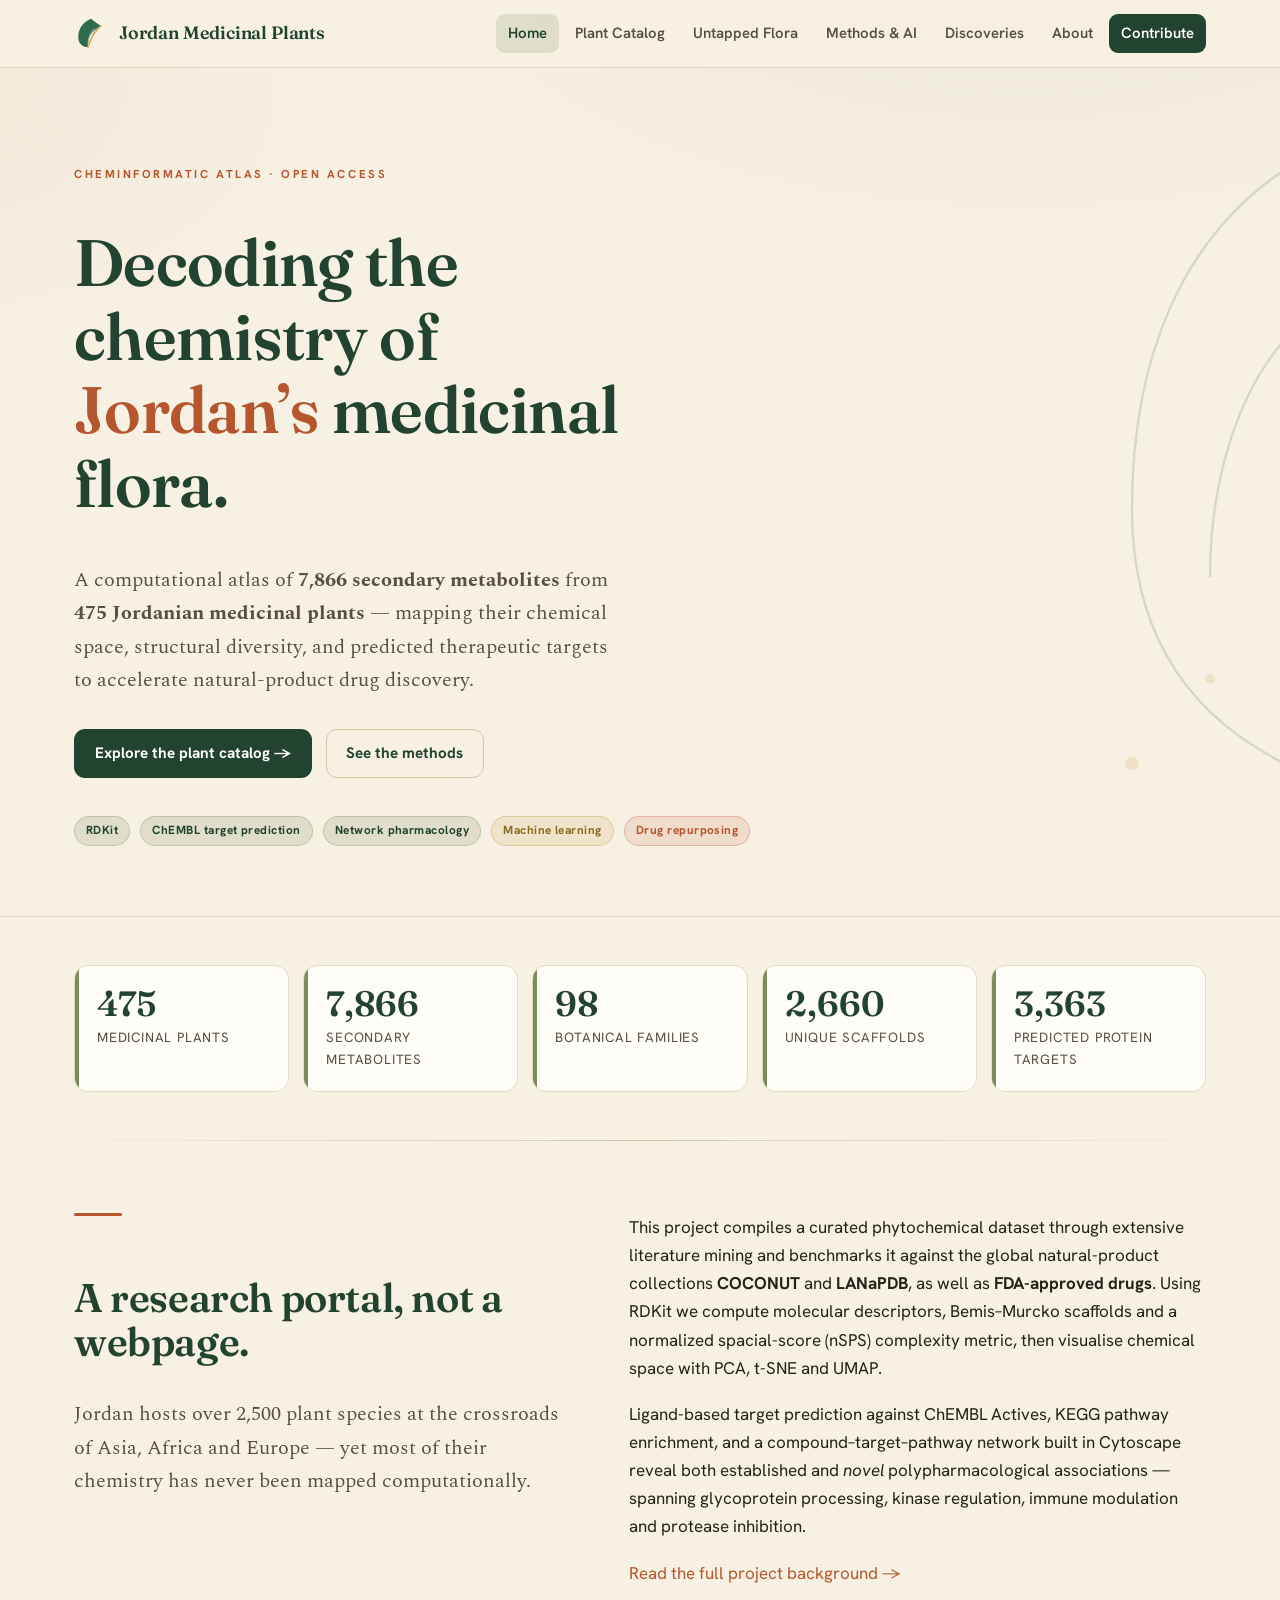
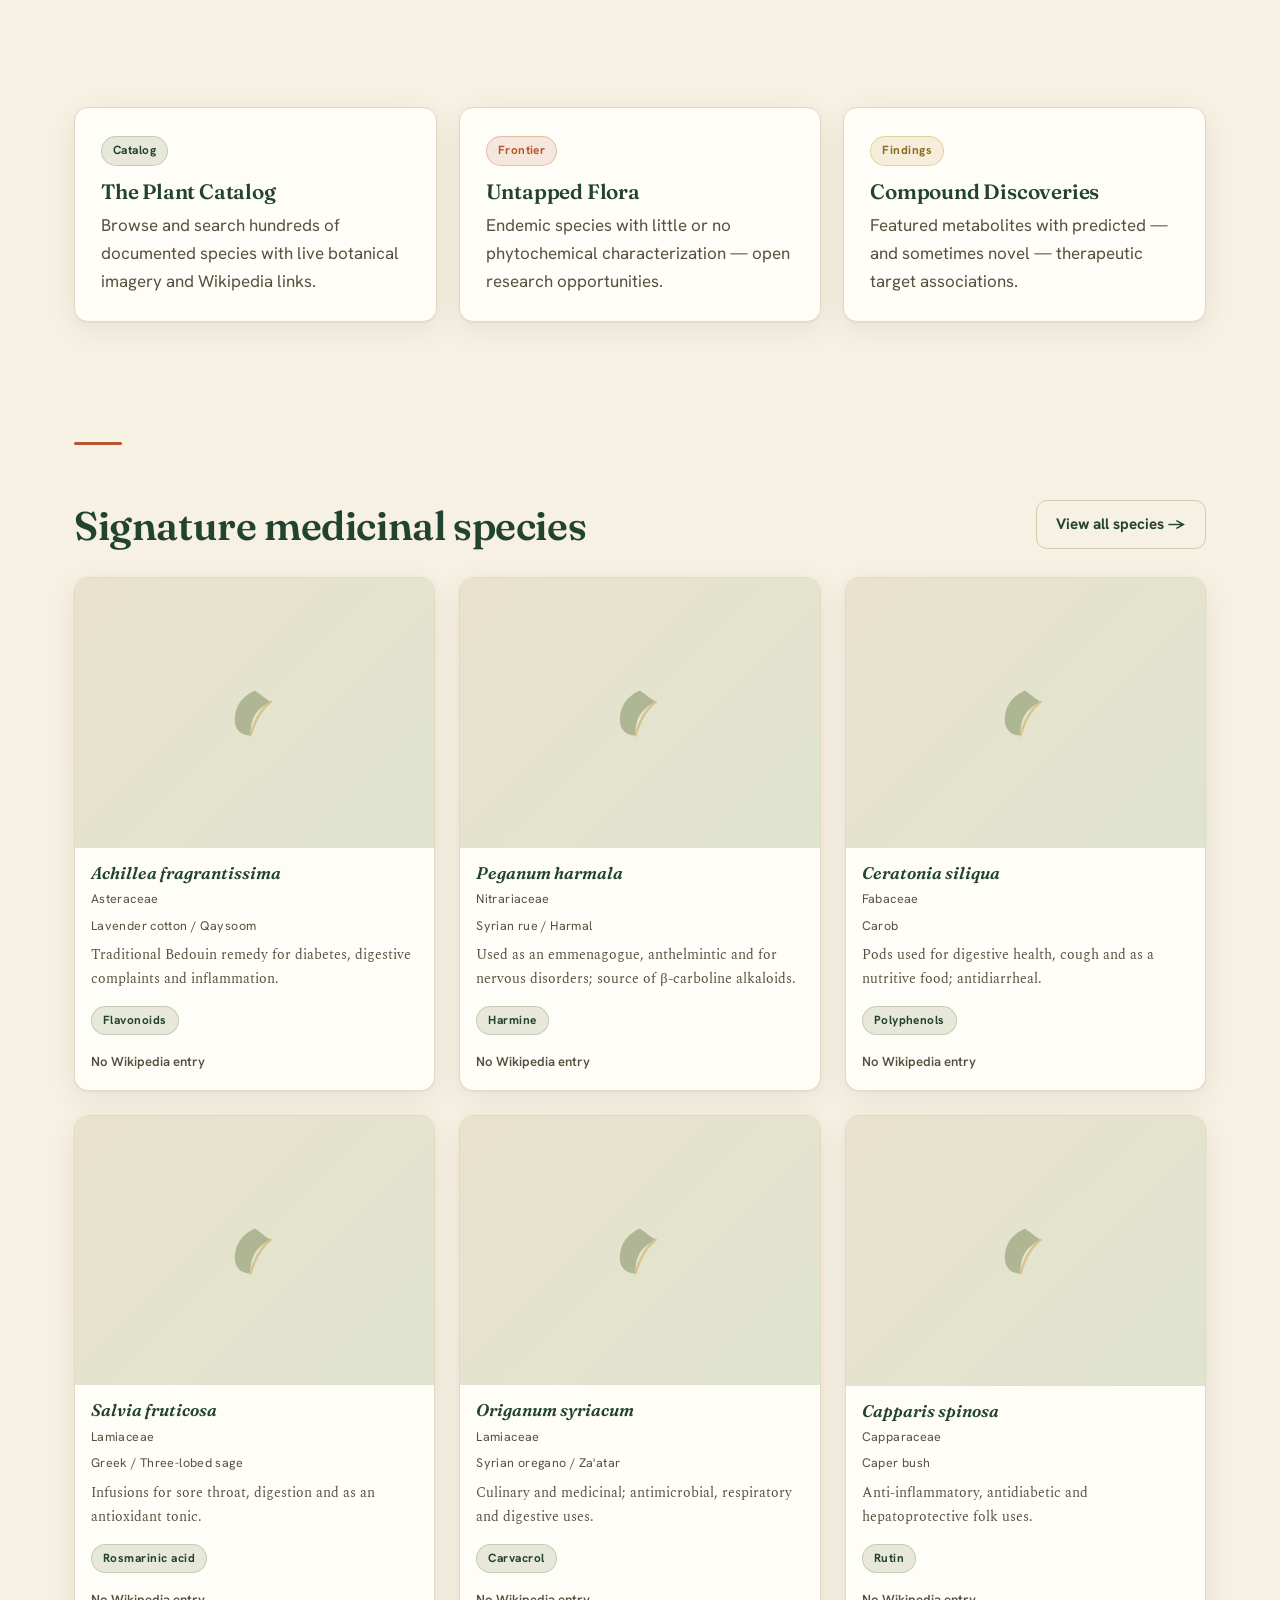
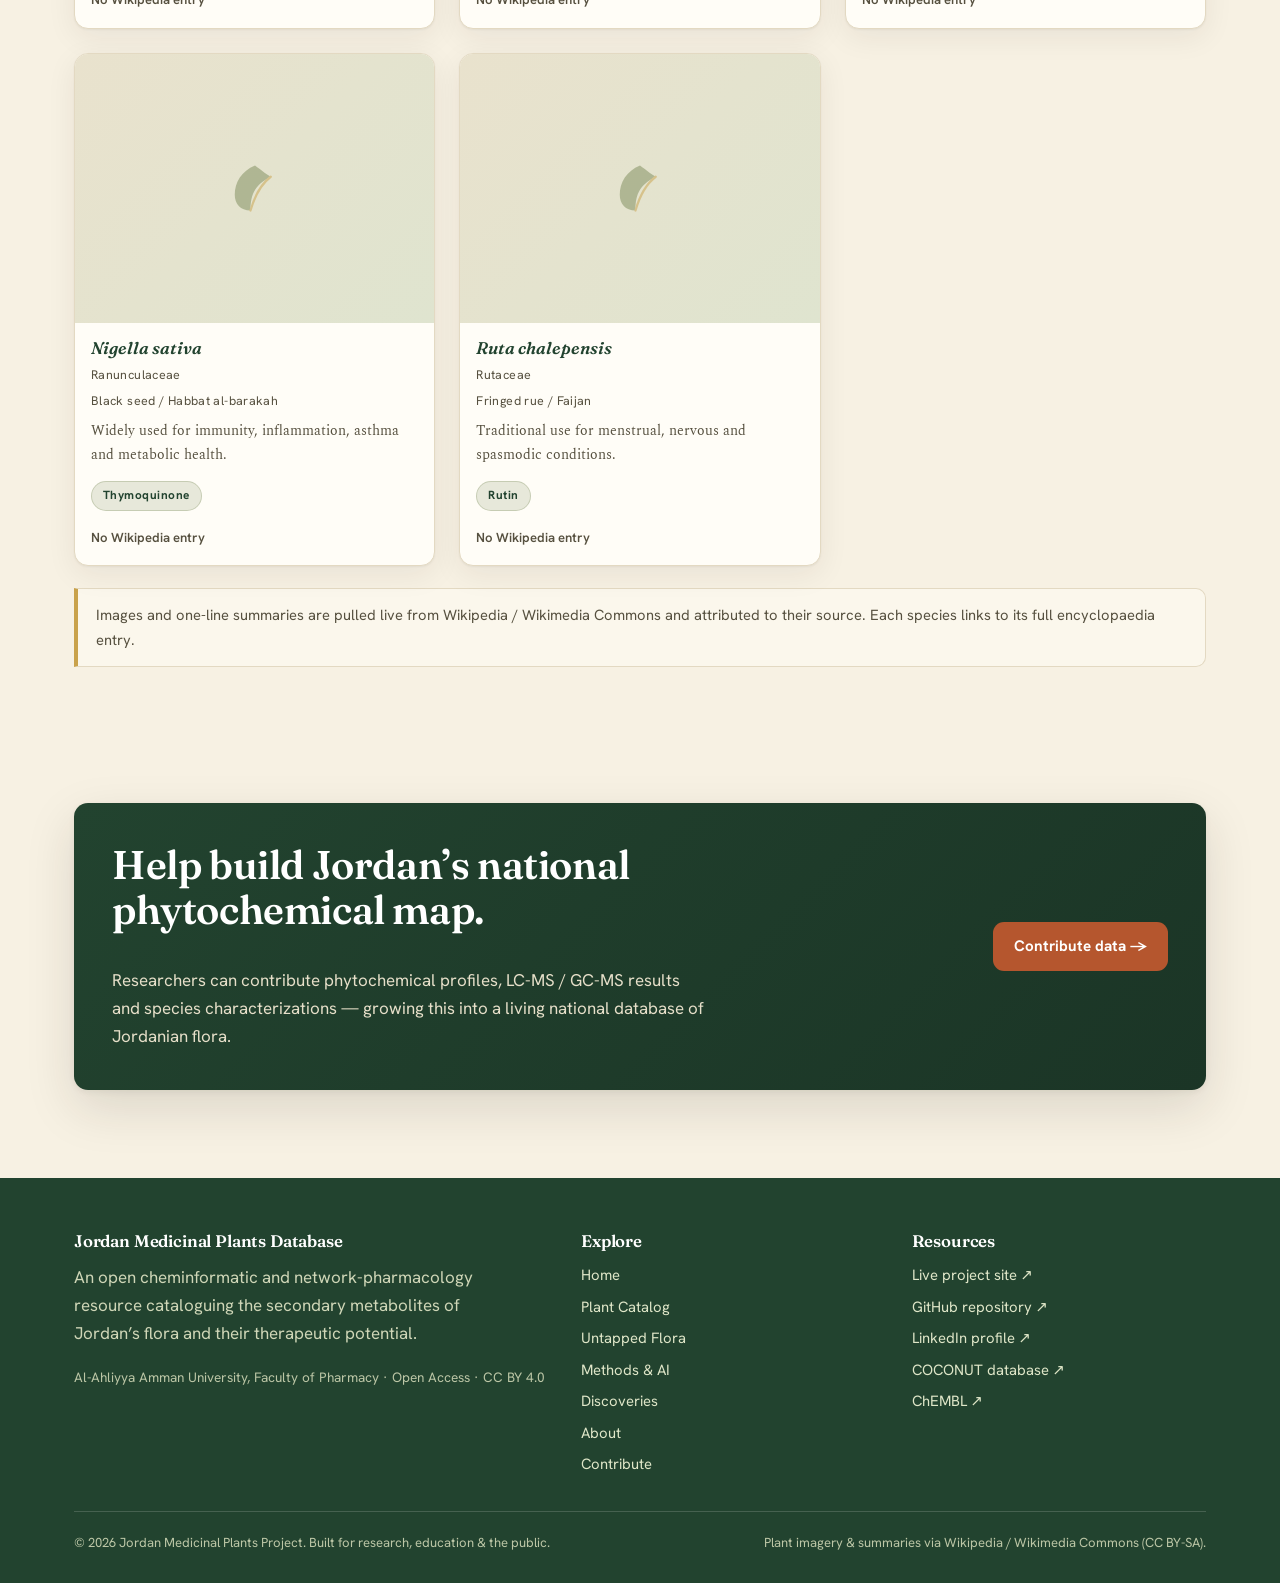
==== index.html @ b73591c0 "Update index.html" ====
<!DOCTYPE html>
<html lang="en">
<head>
<meta charset="UTF-8">
<meta name="viewport" content="width=device-width, initial-scale=1.0">
<title>Jordan Medicinal Plants &mdash; Cheminformatic Atlas of Secondary Metabolites</title>
<meta name="description" content="An open cheminformatic and network-pharmacology atlas of the secondary metabolites of Jordan's medicinal flora and their therapeutic potential.">
<link rel="preconnect" href="https://fonts.googleapis.com">
<link rel="preconnect" href="https://fonts.gstatic.com" crossorigin>
<link href="https://fonts.googleapis.com/css2?family=Fraunces:ital,opsz,wght@0,9..144,400..700;1,9..144,400..600&family=Spectral:ital,wght@0,400;0,500;1,400&family=Hanken+Grotesk:wght@400;500;600;700;800&family=Spline+Sans+Mono:wght@400;500&display=swap" rel="stylesheet">
<link rel="stylesheet" href="assets/css/style.css">
</head>
<body>
<div id="site-nav"></div>

<!-- HERO -->
<div class="hero">
  <div class="hero-deco" aria-hidden="true">
    <svg viewBox="0 0 1200 500" preserveAspectRatio="xMidYMid slice" style="width:100%;height:100%">
      <g fill="none" stroke="#7c8b5a" stroke-width="1.4" opacity=".5">
        <path d="M980 60c-60 40-90 110-90 200 0 70 30 120 90 150"/>
        <path d="M980 60c40 30 60 90 60 170M980 110c20 40 24 90 18 150M980 160c-26 30-44 80-44 140"/>
        <path d="M1080 40c-50 60-70 150-50 250"/>
        <path d="M1080 40c30 40 36 110 24 180M1080 90c-18 50-22 120-8 190"/>
      </g>
      <g fill="#c9a24b" opacity=".4">
        <circle cx="890" cy="410" r="4"/><circle cx="936" cy="360" r="3"/><circle cx="1030" cy="290" r="3.5"/>
      </g>
    </svg>
  </div>
  <div class="wrap">
    <p class="eyebrow reveal">Cheminformatic Atlas &middot; Open Access</p>
    <h1 class="reveal">Decoding the chemistry of <span style="color:var(--clay)">Jordan&rsquo;s</span> medicinal flora.</h1>
    <p class="lead reveal">A computational atlas of <strong>7,866 secondary metabolites</strong> from <strong>475 Jordanian medicinal plants</strong> &mdash; mapping their chemical space, structural diversity, and predicted therapeutic targets to accelerate natural-product drug discovery.</p>
    <div class="hero-cta reveal">
      <a class="btn btn-primary" href="plants.html">Explore the plant catalog &rarr;</a>
      <a class="btn btn-ghost" href="research.html">See the methods</a>
    </div>
    <div class="hero-badges reveal">
      <span class="pill">RDKit</span>
      <span class="pill">ChEMBL target prediction</span>
      <span class="pill">Network pharmacology</span>
      <span class="pill gold">Machine learning</span>
      <span class="pill clay">Drug repurposing</span>
    </div>
  </div>
</div>

<!-- STATS -->
<section class="section-tight">
  <div class="wrap">
    <div class="statline reveal" id="homeStats"></div>
  </div>
</section>

<hr class="divider">

<!-- ABOUT THE STUDY -->
<section>
  <div class="wrap" style="display:grid;grid-template-columns:1fr 1.15fr;gap:54px;align-items:start">
    <div class="reveal">
      <span class="kicker-rule"></span>
      <h2>A research portal, not a webpage.</h2>
      <p class="lead">Jordan hosts over 2,500 plant species at the crossroads of Asia, Africa and Europe &mdash; yet most of their chemistry has never been mapped computationally.</p>
    </div>
    <div class="reveal">
      <p>This project compiles a curated phytochemical dataset through extensive literature mining and benchmarks it against the global natural-product collections <strong>COCONUT</strong> and <strong>LANaPDB</strong>, as well as <strong>FDA-approved drugs</strong>. Using RDKit we compute molecular descriptors, Bemis&ndash;Murcko scaffolds and a normalized spacial-score (nSPS) complexity metric, then visualise chemical space with PCA, t-SNE and UMAP.</p>
      <p>Ligand-based target prediction against ChEMBL Actives, KEGG pathway enrichment, and a compound&ndash;target&ndash;pathway network built in Cytoscape reveal both established and <em>novel</em> polypharmacological associations &mdash; spanning glycoprotein processing, kinase regulation, immune modulation and protease inhibition.</p>
      <p class="mb0"><a href="about.html">Read the full project background &rarr;</a></p>
    </div>
  </div>
</section>

<!-- SECTION CARDS -->
<section class="section-tight">
  <div class="wrap">
    <div class="grid g3">
      <a class="card reveal" href="plants.html" style="text-decoration:none;color:inherit">
        <span class="pill">Catalog</span>
        <h3 style="margin:14px 0 8px">The Plant Catalog</h3>
        <p class="muted mb0">Browse and search hundreds of documented species with live botanical imagery and Wikipedia links.</p>
      </a>
      <a class="card reveal" href="untapped.html" style="text-decoration:none;color:inherit">
        <span class="pill clay">Frontier</span>
        <h3 style="margin:14px 0 8px">Untapped Flora</h3>
        <p class="muted mb0">Endemic species with little or no phytochemical characterization &mdash; open research opportunities.</p>
      </a>
      <a class="card reveal" href="discoveries.html" style="text-decoration:none;color:inherit">
        <span class="pill gold">Findings</span>
        <h3 style="margin:14px 0 8px">Compound Discoveries</h3>
        <p class="muted mb0">Featured metabolites with predicted &mdash; and sometimes novel &mdash; therapeutic target associations.</p>
      </a>
    </div>
  </div>
</section>

<!-- FEATURED PLANTS -->
<section>
  <div class="wrap">
    <div class="reveal" style="display:flex;justify-content:space-between;align-items:end;gap:20px;flex-wrap:wrap;margin-bottom:28px">
      <div>
        <span class="kicker-rule"></span>
        <h2 class="mb0">Signature medicinal species</h2>
      </div>
      <a class="btn btn-ghost" href="plants.html">View all species &rarr;</a>
    </div>
    <div class="feat-grid" id="featuredHome"></div>
    <p class="note" style="margin-top:22px">Images and one-line summaries are pulled live from Wikipedia / Wikimedia Commons and attributed to their source. Each species links to its full encyclopaedia entry.</p>
  </div>
</section>

<!-- COLLABORATE CALLOUT -->
<section class="section-tight">
  <div class="wrap">
    <div class="callout reveal" style="display:grid;grid-template-columns:1.4fr 1fr;gap:30px;align-items:center">
      <div>
        <h2 style="margin-top:0">Help build Jordan&rsquo;s national phytochemical map.</h2>
        <p class="mb0">Researchers can contribute phytochemical profiles, LC-MS / GC-MS results and species characterizations &mdash; growing this into a living national database of Jordanian flora.</p>
      </div>
      <div style="text-align:right">
        <a class="btn btn-clay" href="collaborate.html">Contribute data &rarr;</a>
      </div>
    </div>
  </div>
</section>

<div id="site-footer"></div>

<script src="assets/js/data.js?v=6"></script>
<script src="assets/js/plants.js?v=6"></script>
<script>
  (function(){
    var s = window.JMP.stats;
    var items = [
      [s.plants.toLocaleString(), "Medicinal plants"],
      [s.phyto.toLocaleString(), "Secondary metabolites"],
      [s.families, "Botanical families"],
      [s.scaffolds.toLocaleString(), "Unique scaffolds"],
      [s.targets.toLocaleString(), "Predicted protein targets"]
    ];
    document.getElementById("homeStats").innerHTML = items.map(function(i){
      return '<div class="stat"><div class="num">'+i[0]+'</div><div class="lbl">'+i[1]+'</div></div>';
    }).join("");
    renderFeatured("featuredHome", 8);
  })();
</script>
<script src="assets/js/components.js"></script>
</body>
</html>
---- assets/css/style.css ----
/* =========================================================================
   Jordan Medicinal Plants — shared stylesheet
   Aesthetic: editorial botanical herbarium × scientific data portal
   Palette: parchment / deep botanical green / Petra clay / gold
   ========================================================================= */

:root{
  --parchment:#f7f1e3;
  --parchment-2:#fbf7ec;
  --paper:#fffdf7;
  --ink:#272219;
  --ink-soft:#56503f;
  --green:#22432f;
  --green-2:#2f6b4f;
  --green-3:#4f7a5c;
  --sage:#7c8b5a;
  --clay:#b5562e;
  --clay-soft:#c0703f;
  --gold:#c9a24b;
  --line:#e3d9c2;
  --line-2:#d6c9aa;
  --shadow:0 1px 2px rgba(39,34,25,.05),0 8px 30px rgba(39,34,25,.07);
  --shadow-lg:0 2px 6px rgba(39,34,25,.06),0 18px 50px rgba(39,34,25,.13);
  --radius:14px;
  --maxw:1180px;
  --display:"Fraunces",Georgia,serif;
  --serif:"Spectral",Georgia,serif;
  --sans:"Hanken Grotesk",system-ui,sans-serif;
  --mono:"Spline Sans Mono",ui-monospace,monospace;
}

*{box-sizing:border-box}
html{scroll-behavior:smooth}
body{
  margin:0;
  font-family:var(--sans);
  color:var(--ink);
  background:var(--parchment);
  background-image:
    radial-gradient(1200px 600px at 80% -10%, rgba(124,139,90,.10), transparent 60%),
    radial-gradient(900px 500px at -10% 10%, rgba(181,86,46,.07), transparent 55%);
  background-attachment:fixed;
  line-height:1.65;
  -webkit-font-smoothing:antialiased;
  font-size:17px;
}
.wrap{max-width:var(--maxw);margin:0 auto;padding:0 24px}
.narrow{max-width:880px}

/* ---- typography ---- */
h1,h2,h3,h4{font-family:var(--display);font-weight:600;line-height:1.12;letter-spacing:-.01em;color:var(--green)}
h1{font-size:clamp(2.3rem,5.5vw,4.1rem);font-weight:600}
h2{font-size:clamp(1.7rem,3.4vw,2.5rem)}
h3{font-size:1.3rem}
p{margin:0 0 1.1em}
a{color:var(--clay);text-decoration:none}
a:hover{text-decoration:underline}
.lead{font-family:var(--serif);font-size:1.22rem;color:var(--ink-soft);line-height:1.7}
.eyebrow{font-family:var(--sans);text-transform:uppercase;letter-spacing:.22em;
  font-size:.72rem;font-weight:700;color:var(--clay);margin:0 0 .9rem}
.serif{font-family:var(--serif)}
.italic{font-style:italic}
em.sci,.sci{font-style:italic}

/* ---- header / nav ---- */
.nav{position:sticky;top:0;z-index:50;background:rgba(247,241,227,.86);
  backdrop-filter:blur(10px);border-bottom:1px solid var(--line)}
.nav-inner{display:flex;align-items:center;justify-content:space-between;
  max-width:var(--maxw);margin:0 auto;padding:14px 24px;gap:18px}
.brand{display:flex;align-items:center;gap:11px;font-family:var(--display);
  font-weight:600;font-size:1.12rem;color:var(--green);text-decoration:none;letter-spacing:-.01em}
.brand:hover{text-decoration:none}
.brand .mark{width:34px;height:34px;flex:0 0 34px}
.nav-links{display:flex;gap:4px;align-items:center;flex-wrap:wrap}
.nav-links a{font-family:var(--sans);font-size:.93rem;font-weight:600;color:var(--ink-soft);
  padding:7px 12px;border-radius:9px;text-decoration:none;transition:.18s}
.nav-links a:hover{background:rgba(124,139,90,.16);color:var(--green);text-decoration:none}
.nav-links a.active{color:var(--green);background:rgba(124,139,90,.2)}
.nav-links a.cta{background:var(--green);color:#fff}
.nav-links a.cta:hover{background:var(--green-2)}
.nav-toggle{display:none;background:none;border:1px solid var(--line-2);border-radius:9px;
  padding:7px 10px;cursor:pointer;font-size:1.1rem;color:var(--green)}
@media(max-width:860px){
  .nav-toggle{display:block}
  .nav-links{display:none;position:absolute;top:62px;right:24px;left:24px;flex-direction:column;
    background:var(--paper);border:1px solid var(--line);border-radius:var(--radius);
    padding:10px;box-shadow:var(--shadow-lg);align-items:stretch}
  .nav-links.open{display:flex}
  .nav-links a{padding:11px 14px}
}

/* ---- buttons ---- */
.btn{display:inline-flex;align-items:center;gap:.5em;font-family:var(--sans);font-weight:700;
  font-size:.95rem;padding:.72em 1.3em;border-radius:11px;border:1px solid transparent;
  cursor:pointer;transition:.2s;text-decoration:none}
.btn:hover{text-decoration:none;transform:translateY(-2px)}
.btn-primary{background:var(--green);color:#fff}
.btn-primary:hover{background:var(--green-2);box-shadow:var(--shadow)}
.btn-clay{background:var(--clay);color:#fff}
.btn-clay:hover{background:var(--clay-soft);box-shadow:var(--shadow)}
.btn-ghost{background:transparent;color:var(--green);border-color:var(--line-2)}
.btn-ghost:hover{background:rgba(124,139,90,.12)}

/* ---- sections ---- */
section{padding:72px 0}
.section-tight{padding:48px 0}
.divider{height:1px;background:linear-gradient(90deg,transparent,var(--line-2),transparent);border:0;margin:0}

/* ---- cards / surfaces ---- */
.card{background:var(--paper);border:1px solid var(--line);border-radius:var(--radius);
  padding:26px;box-shadow:var(--shadow);transition:.22s}
.card:hover{box-shadow:var(--shadow-lg);transform:translateY(-3px);border-color:var(--line-2)}
.grid{display:grid;gap:22px}
.g2{grid-template-columns:repeat(2,1fr)}
.g3{grid-template-columns:repeat(3,1fr)}
.g4{grid-template-columns:repeat(4,1fr)}
@media(max-width:900px){.g3,.g4{grid-template-columns:repeat(2,1fr)}}
@media(max-width:620px){.g2,.g3,.g4{grid-template-columns:1fr}}

/* ---- stat figures ---- */
.statline{display:flex;flex-wrap:wrap;gap:14px}
.stat{flex:1 1 150px;background:var(--paper);border:1px solid var(--line);border-radius:var(--radius);
  padding:20px 22px;position:relative;overflow:hidden}
.stat::before{content:"";position:absolute;left:0;top:0;bottom:0;width:4px;background:var(--sage)}
.stat .num{font-family:var(--display);font-size:2.2rem;font-weight:600;color:var(--green);line-height:1}
.stat .lbl{font-size:.84rem;color:var(--ink-soft);margin-top:6px;text-transform:uppercase;letter-spacing:.06em}

/* ---- pills / tags ---- */
.pill{display:inline-block;font-family:var(--sans);font-size:.74rem;font-weight:700;
  letter-spacing:.04em;padding:4px 11px;border-radius:999px;background:rgba(124,139,90,.18);
  color:var(--green);border:1px solid rgba(124,139,90,.3)}
.pill.clay{background:rgba(181,86,46,.13);color:var(--clay);border-color:rgba(181,86,46,.3)}
.pill.gold{background:rgba(201,162,75,.16);color:#8a6c20;border-color:rgba(201,162,75,.4)}

/* ---- hero (home) ---- */
.hero{position:relative;overflow:hidden;padding:96px 0 70px;
  border-bottom:1px solid var(--line)}
.hero .wrap{position:relative;z-index:2}
.hero h1{max-width:14ch}
.hero .lead{max-width:54ch;margin-top:1.2rem}
.hero-cta{display:flex;gap:14px;margin-top:2rem;flex-wrap:wrap}
.hero-deco{position:absolute;inset:0;z-index:1;opacity:.5;pointer-events:none}
.hero-badges{display:flex;gap:10px;flex-wrap:wrap;margin-top:2.4rem}

/* ---- table ---- */
table.data{width:100%;border-collapse:collapse;font-size:.95rem;background:var(--paper);
  border:1px solid var(--line);border-radius:var(--radius);overflow:hidden}
table.data th,table.data td{padding:12px 14px;text-align:left;border-bottom:1px solid var(--line)}
table.data thead th{background:var(--green);color:#fff;font-family:var(--sans);font-weight:700;
  font-size:.82rem;letter-spacing:.05em;text-transform:uppercase}
table.data tbody tr:nth-child(even){background:rgba(124,139,90,.06)}
table.data td:first-child{font-weight:600;color:var(--green)}

/* ---- plant browser ---- */
.toolbar{display:flex;gap:12px;flex-wrap:wrap;align-items:center;margin-bottom:26px}
.search{flex:1 1 280px;display:flex;align-items:center;gap:10px;background:var(--paper);
  border:1px solid var(--line-2);border-radius:12px;padding:10px 14px}
.search input{border:0;outline:0;background:transparent;font-family:var(--sans);font-size:1rem;
  width:100%;color:var(--ink)}
.select{background:var(--paper);border:1px solid var(--line-2);border-radius:12px;padding:10px 14px;
  font-family:var(--sans);font-size:.95rem;color:var(--ink);cursor:pointer}
.count-note{font-size:.9rem;color:var(--ink-soft)}

.plant-grid{display:grid;grid-template-columns:repeat(auto-fill,minmax(220px,1fr));gap:20px}
.plant{background:var(--paper);border:1px solid var(--line);border-radius:var(--radius);
  overflow:hidden;box-shadow:var(--shadow);transition:.22s;display:flex;flex-direction:column}
.plant:hover{transform:translateY(-4px);box-shadow:var(--shadow-lg);border-color:var(--sage)}
.plant .thumb{aspect-ratio:4/3;background:linear-gradient(135deg,#e9e2cd,#dfe4cf);
  position:relative;overflow:hidden;display:flex;align-items:center;justify-content:center}
.plant .thumb img{width:100%;height:100%;object-fit:cover;display:block}
.plant .thumb .ph{position:absolute;inset:0;display:flex;align-items:center;justify-content:center}
.plant .thumb .ph svg{width:54px;height:54px;opacity:.5}
.plant .body{padding:15px 16px 17px;flex:1;display:flex;flex-direction:column;gap:6px}
.plant .sci{font-family:var(--display);font-style:italic;font-weight:600;font-size:1.06rem;color:var(--green);line-height:1.2}
.plant .fam{font-size:.78rem;color:var(--ink-soft);letter-spacing:.03em}
.plant .ex{font-family:var(--serif);font-size:.9rem;color:var(--ink-soft);margin-top:2px}
.plant .links{margin-top:auto;padding-top:10px;display:flex;gap:10px;font-size:.82rem;font-weight:700}
.plant .wikifade{opacity:0;transition:opacity .5s}
.plant .wikifade.in{opacity:1}

/* featured plant cards bigger */
.feat-grid{display:grid;grid-template-columns:repeat(auto-fill,minmax(280px,1fr));gap:24px}

/* ---- compound cards ---- */
.compound{border-radius:var(--radius);overflow:hidden;background:var(--paper);
  border:1px solid var(--line);box-shadow:var(--shadow);display:flex;flex-direction:column}
.compound .top{padding:18px 20px;color:#fff}
.compound .top h3{color:#fff;margin:0}
.compound .top .tgt{font-family:var(--mono);font-size:.8rem;opacity:.92;margin-top:4px}
.compound .meat{padding:18px 20px;display:flex;flex-direction:column;gap:10px;flex:1}
.compound .row{font-size:.92rem}
.compound .row b{color:var(--green)}
.compound .props{display:flex;flex-wrap:wrap;gap:8px;margin-top:6px}
.compound .prop{font-family:var(--mono);font-size:.74rem;background:var(--parchment);
  border:1px solid var(--line);border-radius:8px;padding:3px 8px}
.compound .novel{background:rgba(201,162,75,.12);border-left:3px solid var(--gold);
  padding:9px 12px;border-radius:0 8px 8px 0;font-size:.88rem}
.compound .foot{padding:12px 20px;border-top:1px solid var(--line);font-family:var(--mono);
  font-size:.76rem;color:var(--ink-soft);display:flex;justify-content:space-between;flex-wrap:wrap;gap:6px}

/* ---- pipeline / steps ---- */
.steps{display:grid;gap:18px}
.step{display:flex;gap:18px;align-items:flex-start;background:var(--paper);border:1px solid var(--line);
  border-radius:var(--radius);padding:22px 24px;box-shadow:var(--shadow)}
.step .n{flex:0 0 46px;width:46px;height:46px;border-radius:50%;background:var(--green);color:#fff;
  display:flex;align-items:center;justify-content:center;font-family:var(--display);font-size:1.3rem;font-weight:600}
.step h3{margin:0 0 6px}
.step p{margin:0;color:var(--ink-soft)}

/* ---- approach chips ---- */
.approach{display:grid;grid-template-columns:repeat(auto-fill,minmax(230px,1fr));gap:18px}
.approach .a{background:var(--paper);border:1px solid var(--line);border-radius:var(--radius);
  padding:22px;box-shadow:var(--shadow);transition:.2s}
.approach .a:hover{transform:translateY(-3px);box-shadow:var(--shadow-lg)}
.approach .a .ic{width:42px;height:42px;border-radius:11px;background:rgba(124,139,90,.18);
  display:flex;align-items:center;justify-content:center;margin-bottom:12px;font-size:1.3rem}
.approach .a h3{font-size:1.12rem;margin:0 0 6px}
.approach .a p{font-size:.92rem;color:var(--ink-soft);margin:0}

/* ---- figure frames ---- */
.figframe{background:var(--paper);border:1px solid var(--line);border-radius:var(--radius);
  padding:18px;box-shadow:var(--shadow)}
.figframe canvas{max-width:100%}
.figcap{font-family:var(--serif);font-size:.9rem;color:var(--ink-soft);margin-top:12px;font-style:italic}
.fig-img-fallback{border:1px dashed var(--line-2);border-radius:10px;padding:30px;text-align:center;
  color:var(--ink-soft);font-size:.9rem;background:var(--parchment-2)}

/* ---- callout ---- */
.callout{background:linear-gradient(135deg,var(--green),#1b3526);color:#f3eedd;border-radius:var(--radius);
  padding:40px 38px;box-shadow:var(--shadow-lg);position:relative;overflow:hidden}
.callout h2{color:#fff}
.callout p{color:#e6dfc9}
.callout .btn-ghost{color:#fff;border-color:rgba(255,255,255,.4)}
.callout .btn-ghost:hover{background:rgba(255,255,255,.12)}

/* ---- form ---- */
.form-grid{display:grid;gap:16px;grid-template-columns:1fr 1fr}
.form-grid .full{grid-column:1/-1}
@media(max-width:620px){.form-grid{grid-template-columns:1fr}}
label.fld{display:flex;flex-direction:column;gap:6px;font-weight:600;font-size:.9rem;color:var(--green)}
label.fld input,label.fld textarea,label.fld select{font-family:var(--sans);font-size:1rem;
  padding:11px 13px;border:1px solid var(--line-2);border-radius:10px;background:var(--paper);color:var(--ink)}
label.fld textarea{min-height:120px;resize:vertical}
label.fld input:focus,label.fld textarea:focus,label.fld select:focus{outline:2px solid var(--sage);border-color:var(--sage)}

/* ---- footer ---- */
.footer{background:var(--green);color:#e7e0cd;padding:54px 0 30px;margin-top:40px}
.footer a{color:#dfe6c8}
.footer .cols{display:grid;grid-template-columns:1.6fr 1fr 1fr;gap:36px}
@media(max-width:760px){.footer .cols{grid-template-columns:1fr}}
.footer h4{color:#fff;font-size:1.05rem;margin:0 0 12px}
.footer .fnav{display:flex;flex-direction:column;gap:7px;font-size:.93rem}
.footer .fine{margin-top:34px;padding-top:20px;border-top:1px solid rgba(255,255,255,.16);
  font-size:.82rem;color:#bcc6a6;display:flex;justify-content:space-between;flex-wrap:wrap;gap:10px}

/* ---- reveal animation ---- */
.reveal{opacity:0;transform:translateY(18px);transition:opacity .7s ease,transform .7s ease}
.reveal.in{opacity:1;transform:none}

/* ---- misc ---- */
.center{text-align:center}
.mb0{margin-bottom:0}.mt0{margin-top:0}
.muted{color:var(--ink-soft)}
.kicker-rule{display:inline-block;width:48px;height:3px;background:var(--clay);border-radius:2px;margin-bottom:18px}
.note{background:var(--parchment-2);border:1px solid var(--line);border-left:4px solid var(--gold);
  border-radius:0 10px 10px 0;padding:14px 18px;font-size:.92rem;color:var(--ink-soft)}
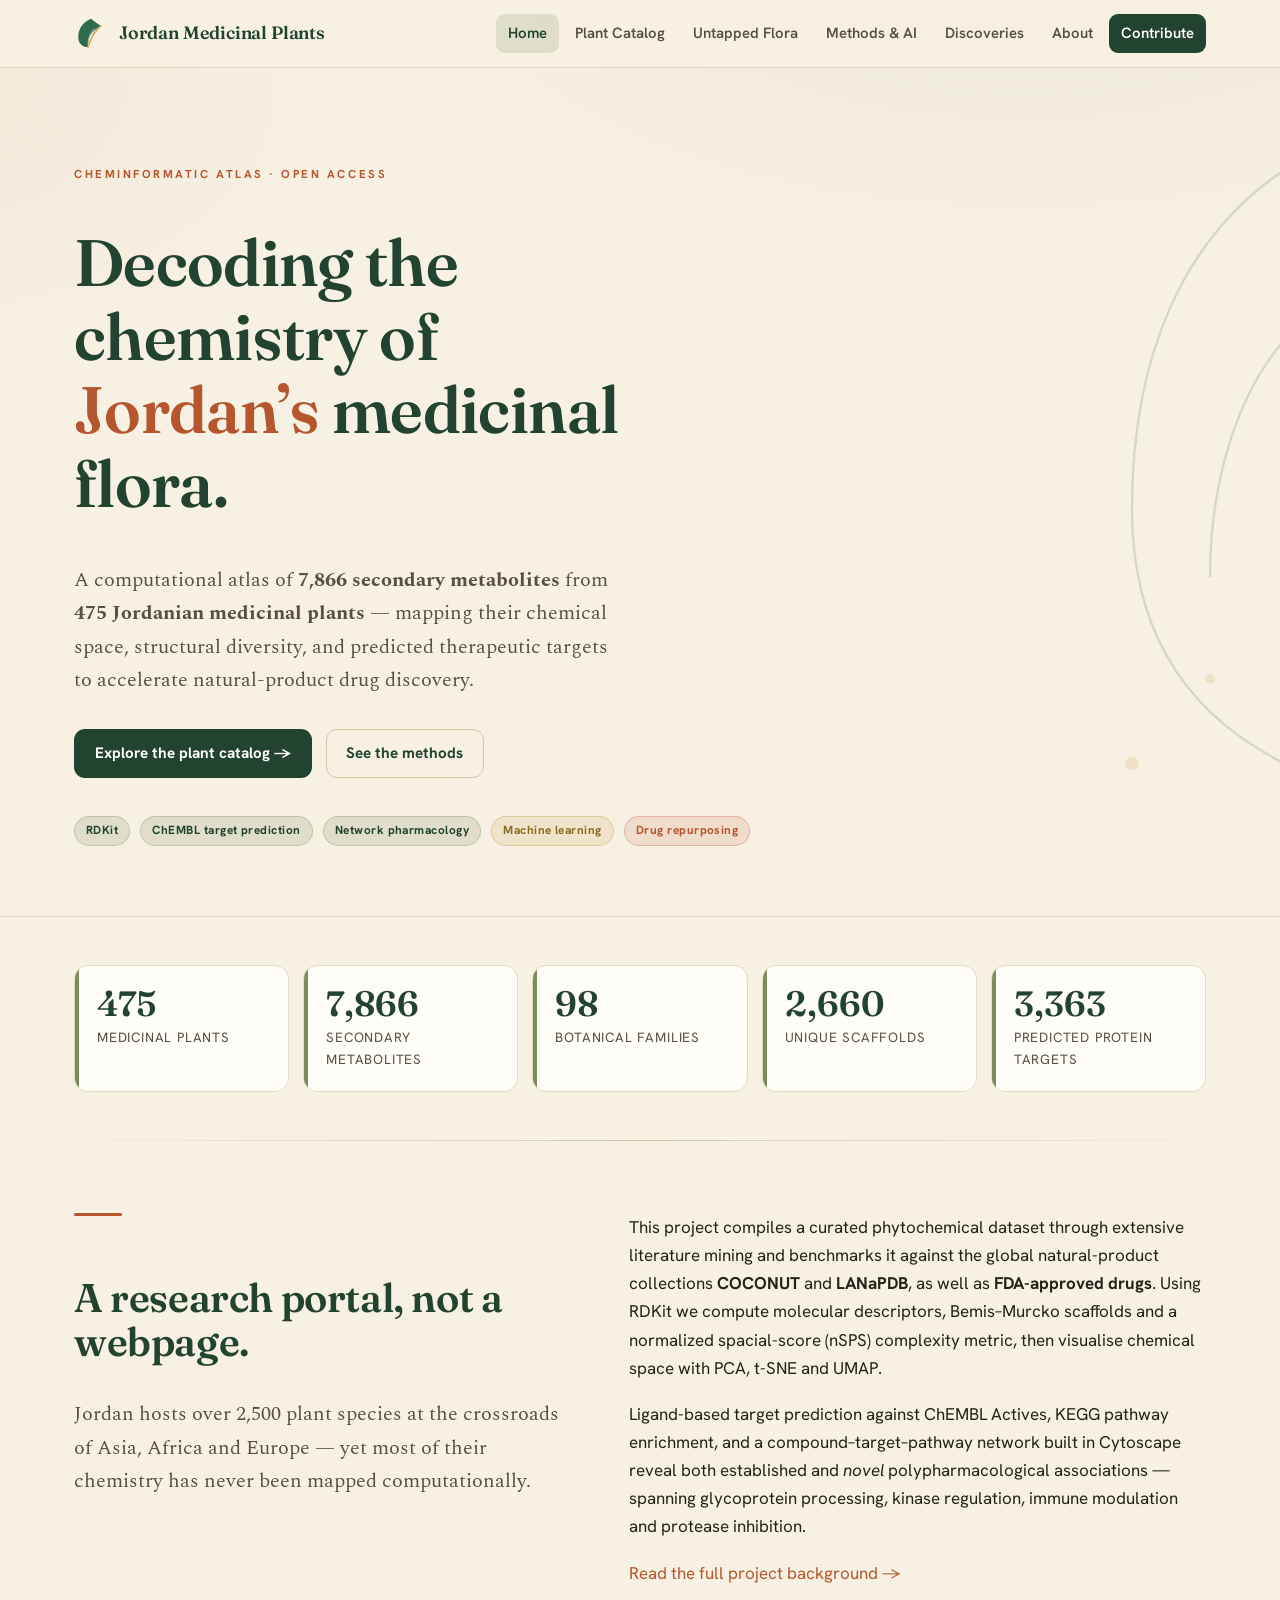
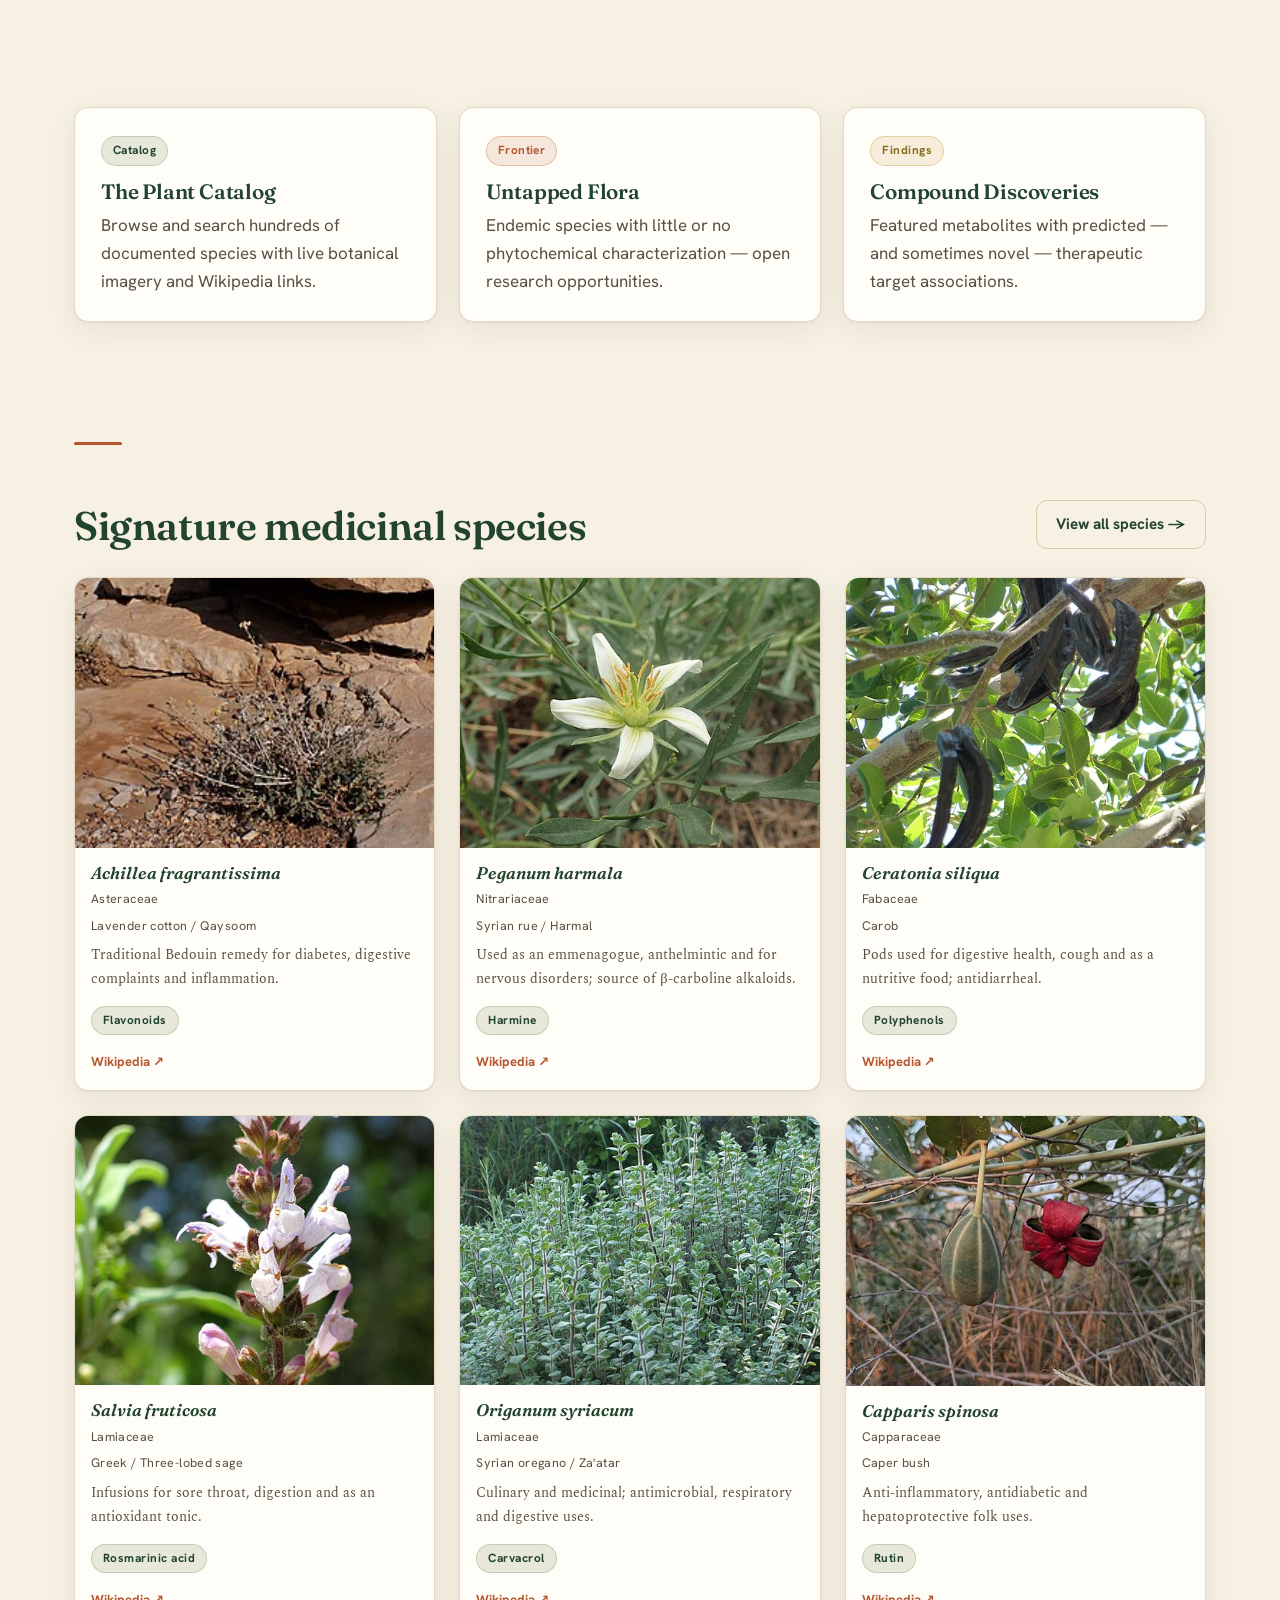
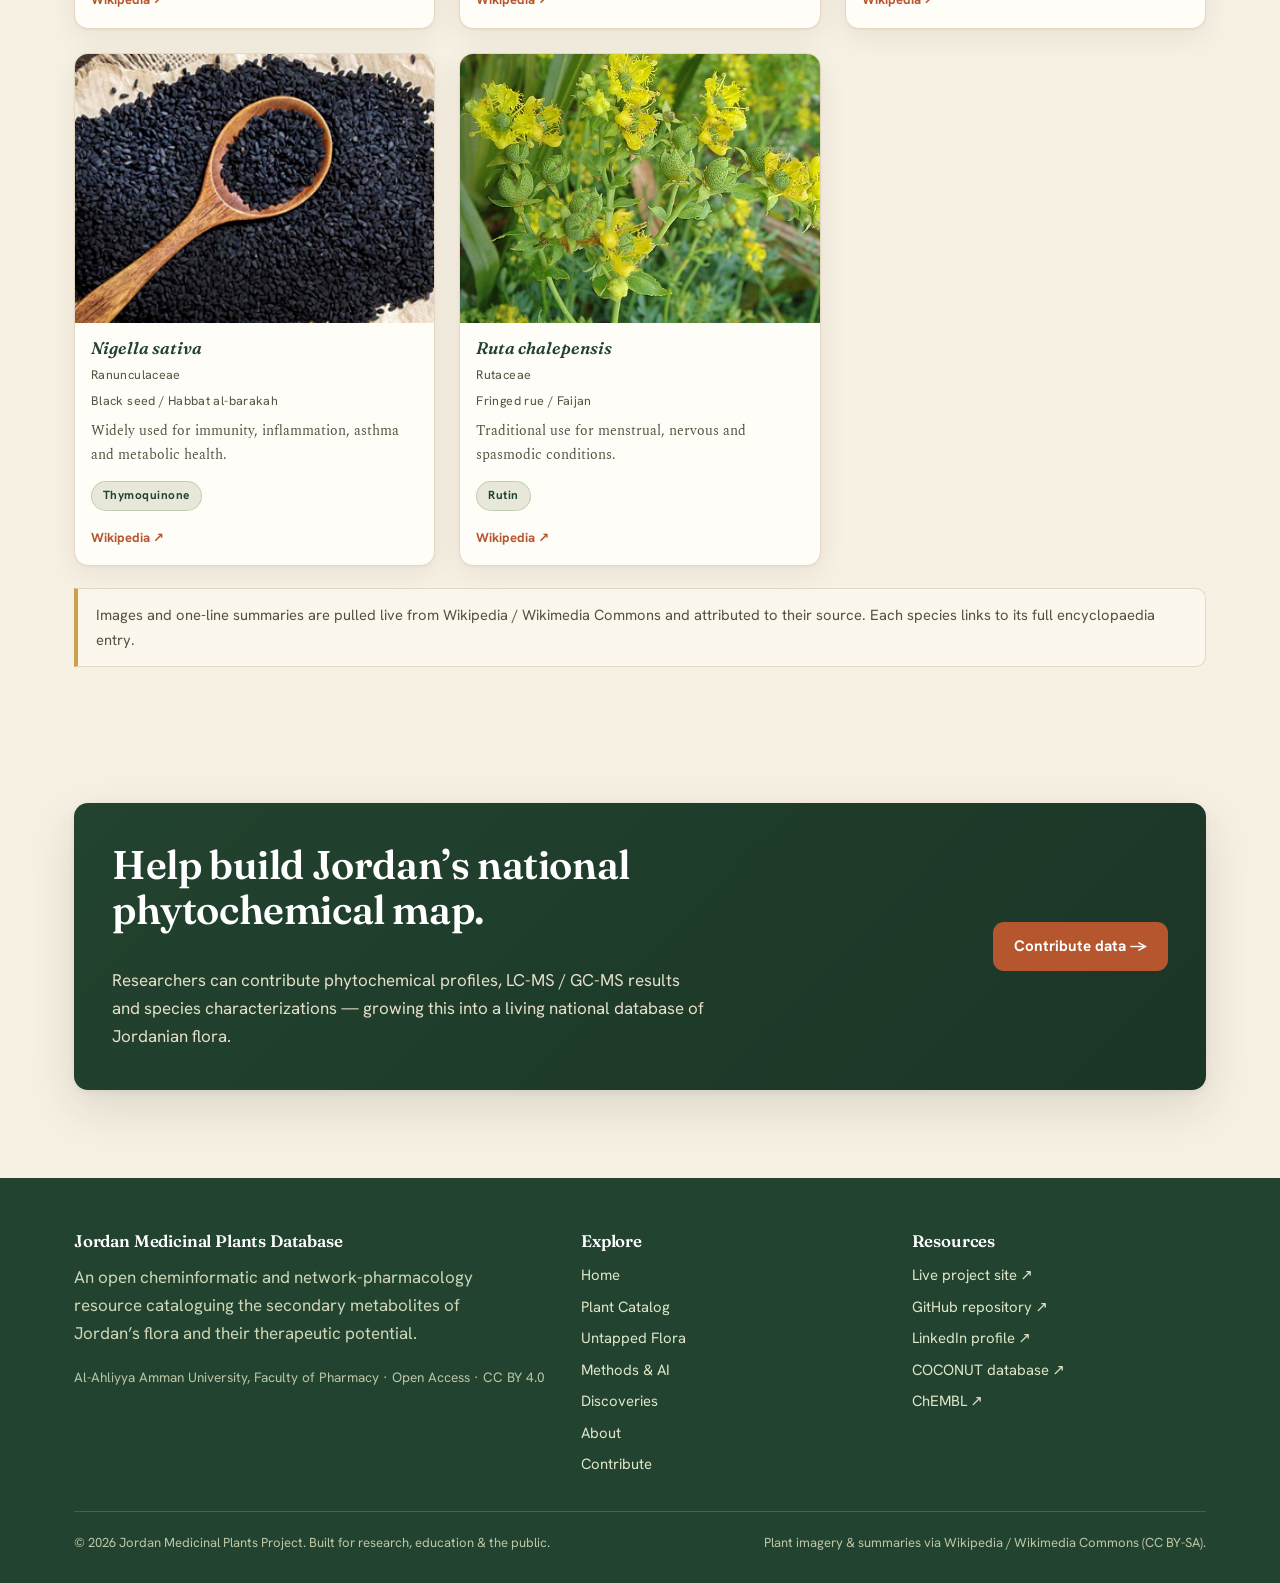
==== commit c2e42528: "Update index.html" ====
--- a/index.html
+++ b/index.html
@@ -126,8 +126,8 @@
 
 <div id="site-footer"></div>
 
-<script src="assets/js/data.js?v=6"></script>
-<script src="assets/js/plants.js?v=6"></script>
+<script src="assets/js/data.js?v=10"></script>
+<script src="assets/js/plants.js?v=10"></script>
 <script>
   (function(){
     var s = window.JMP.stats;
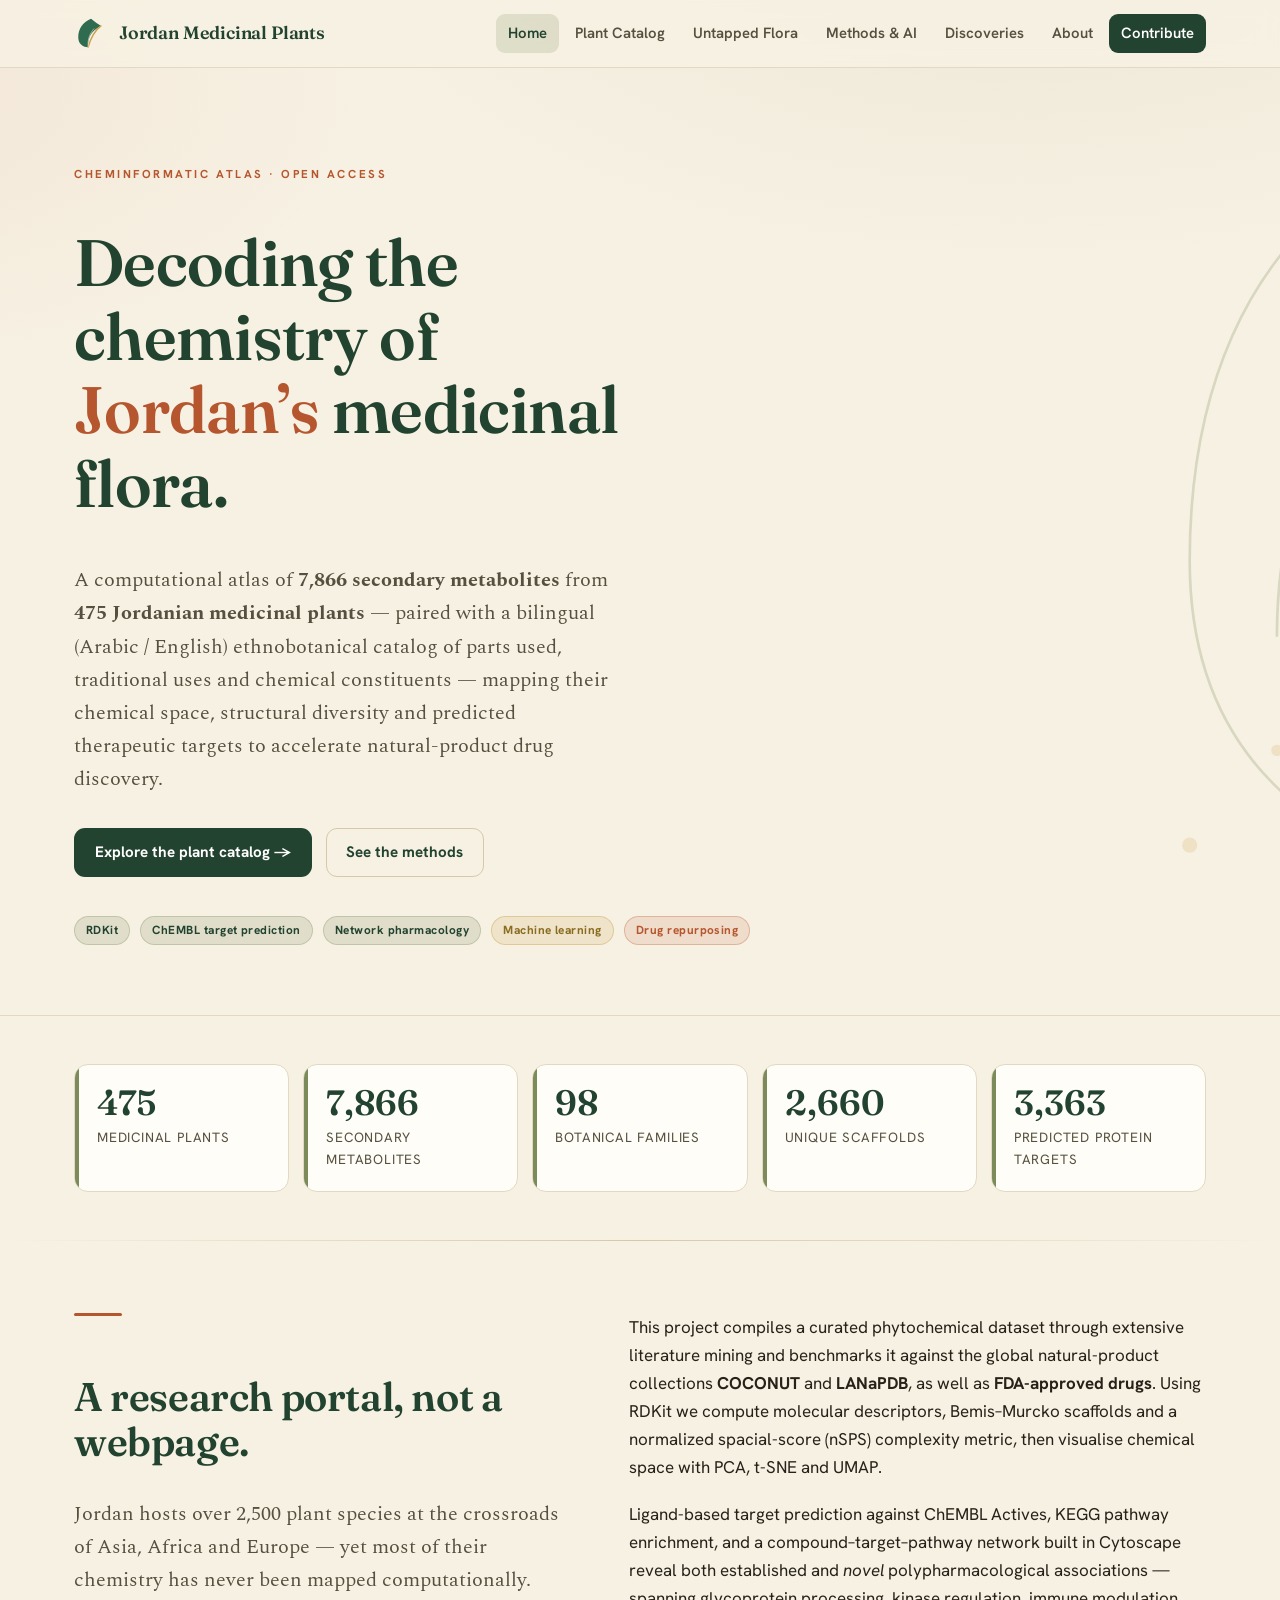
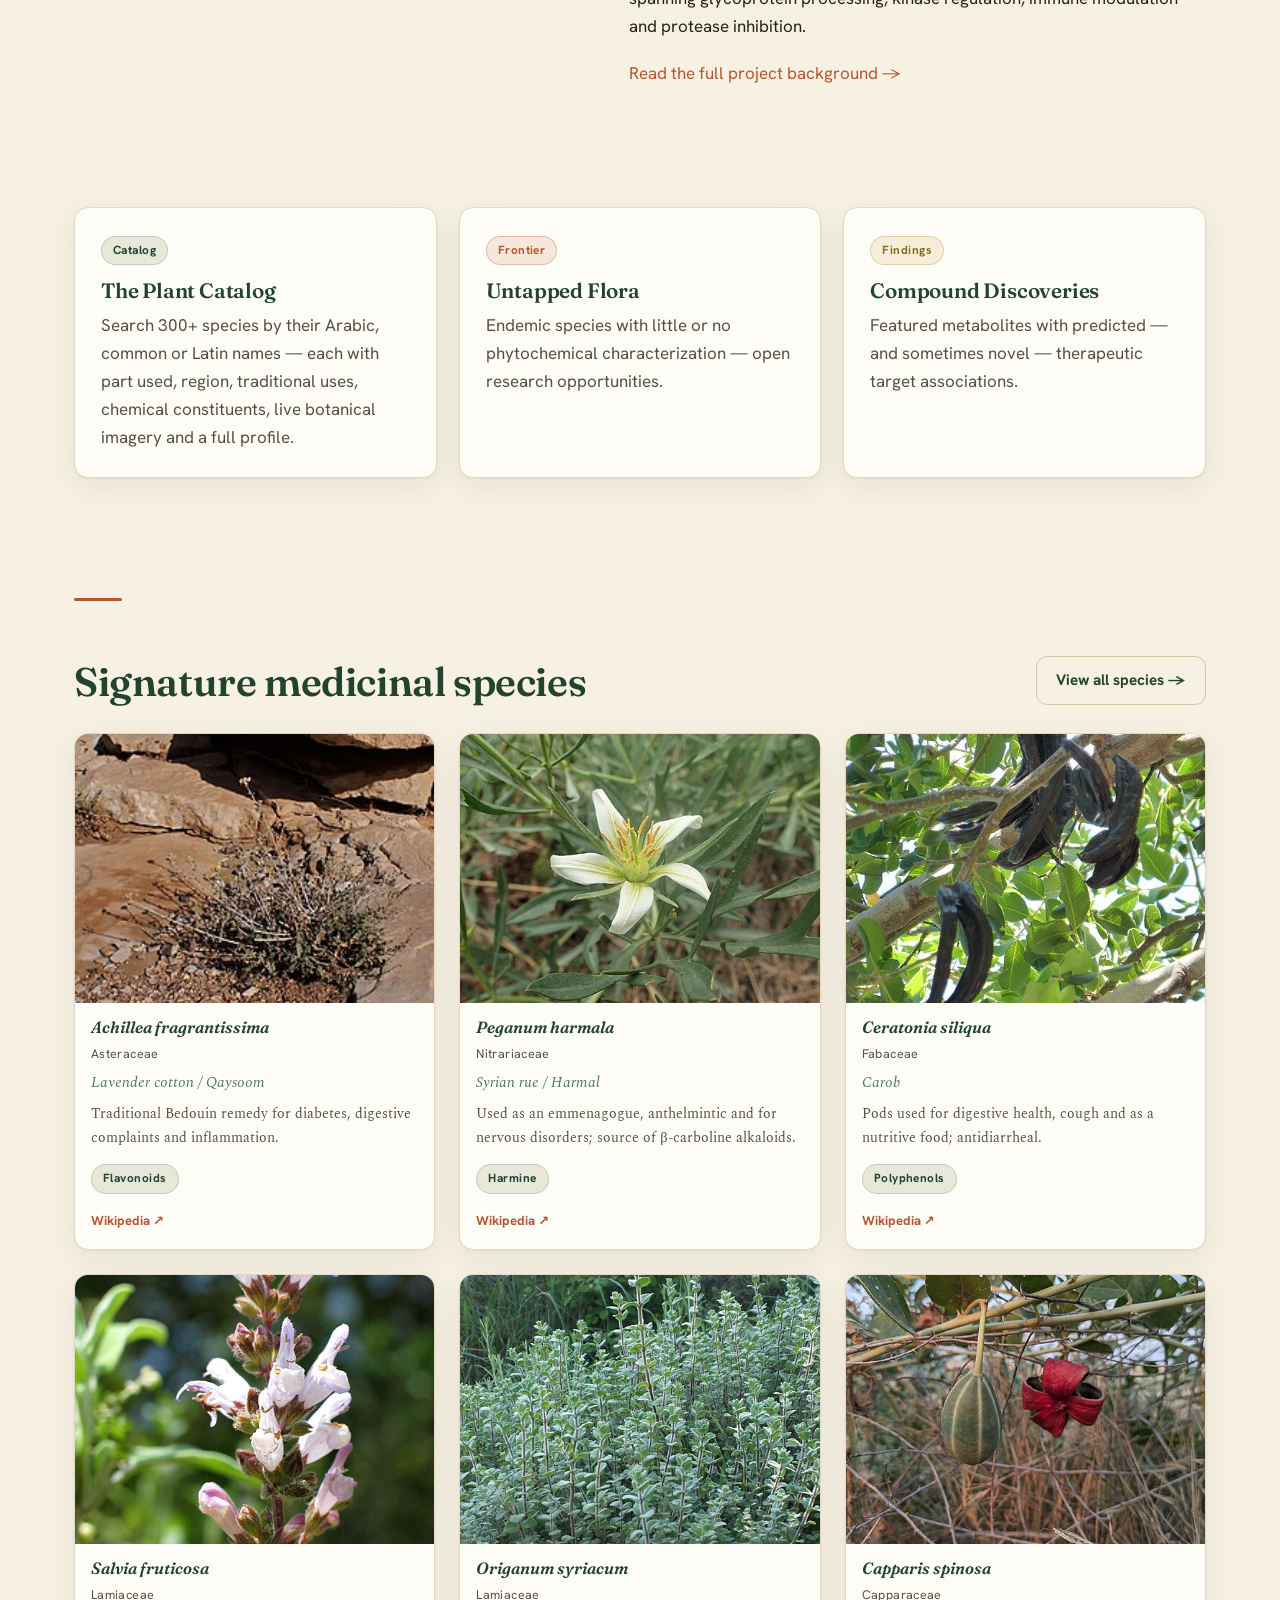
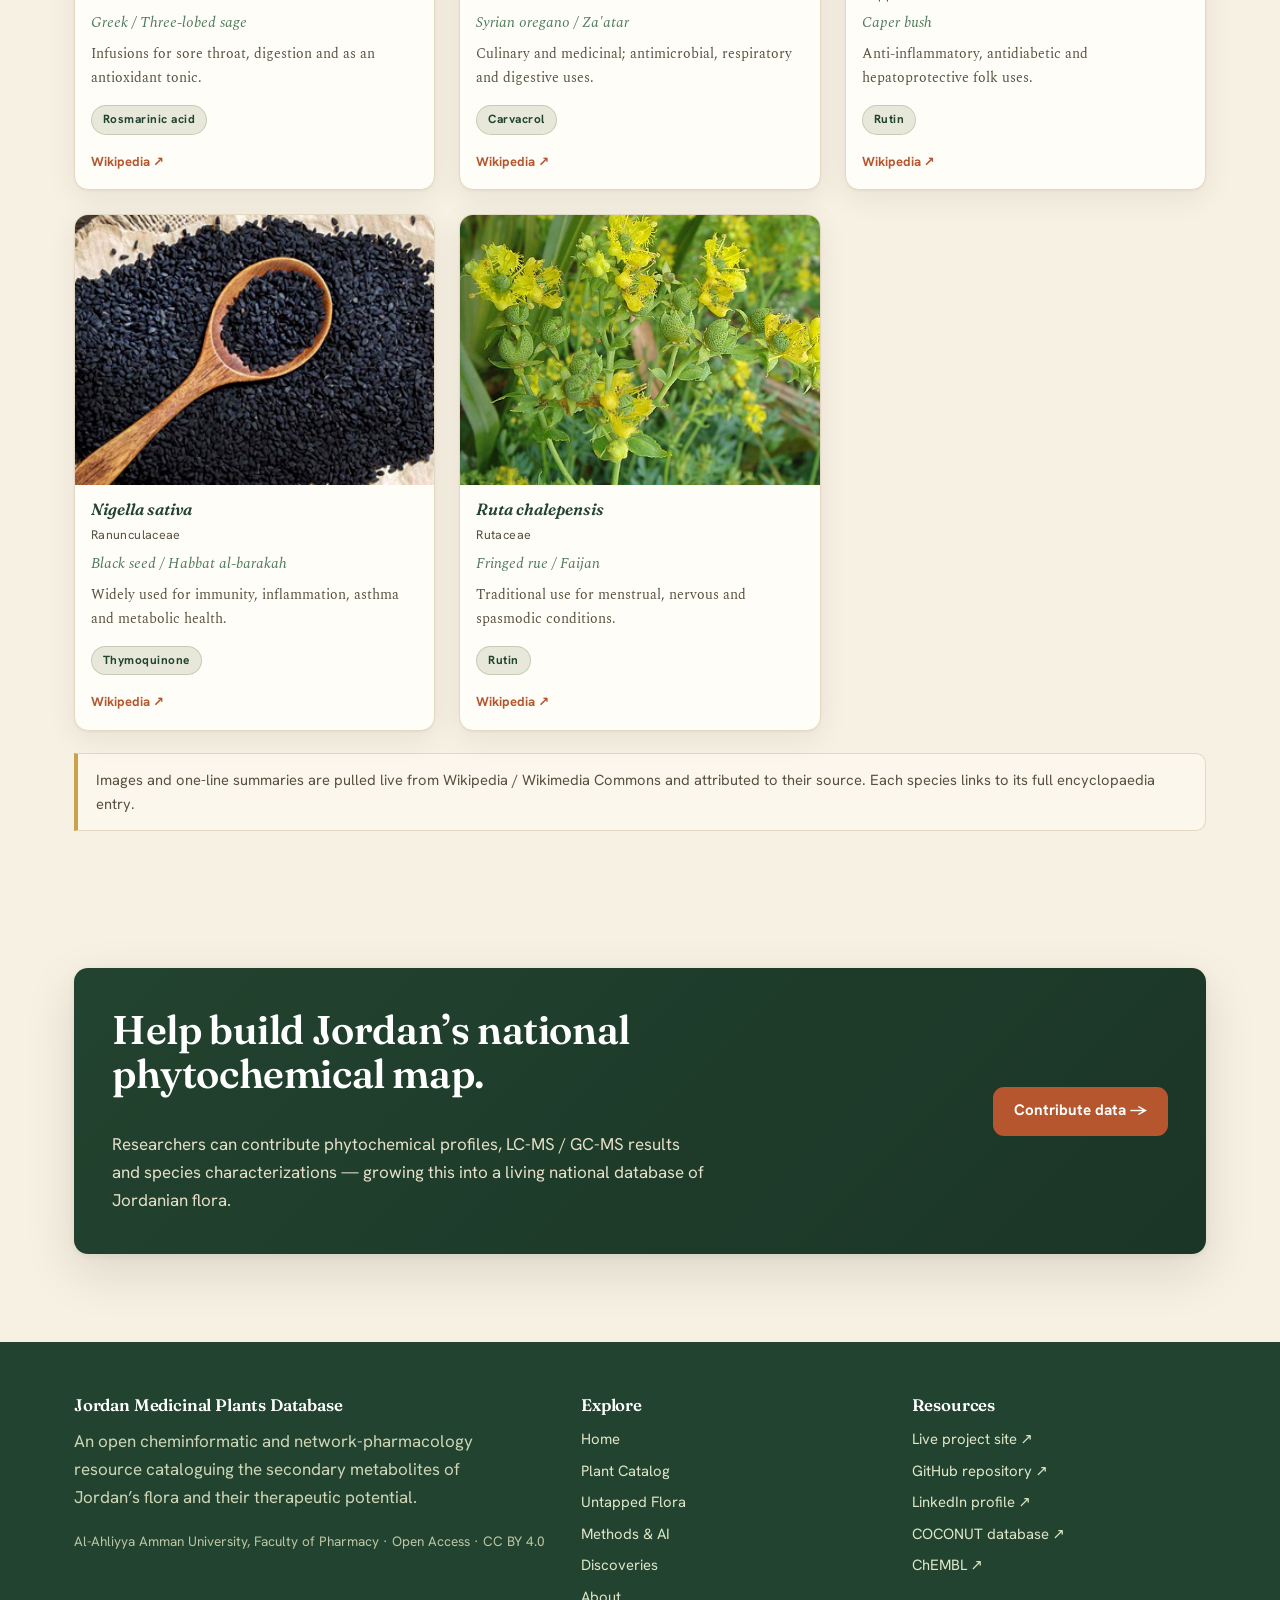
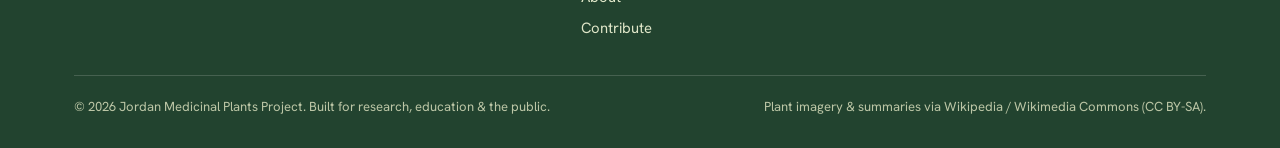
==== commit 3f78b1a0: "Add bilingual ethnobotanical catalog and wire up manuscript figures - New assets/js/plants_enriched." ====
--- a/index.html
+++ b/index.html
@@ -31,7 +31,7 @@
   <div class="wrap">
     <p class="eyebrow reveal">Cheminformatic Atlas &middot; Open Access</p>
     <h1 class="reveal">Decoding the chemistry of <span style="color:var(--clay)">Jordan&rsquo;s</span> medicinal flora.</h1>
-    <p class="lead reveal">A computational atlas of <strong>7,866 secondary metabolites</strong> from <strong>475 Jordanian medicinal plants</strong> &mdash; mapping their chemical space, structural diversity, and predicted therapeutic targets to accelerate natural-product drug discovery.</p>
+    <p class="lead reveal">A computational atlas of <strong>7,866 secondary metabolites</strong> from <strong>475 Jordanian medicinal plants</strong> &mdash; paired with a bilingual (Arabic&nbsp;/&nbsp;English) ethnobotanical catalog of parts used, traditional uses and chemical constituents &mdash; mapping their chemical space, structural diversity and predicted therapeutic targets to accelerate natural-product drug discovery.</p>
     <div class="hero-cta reveal">
       <a class="btn btn-primary" href="plants.html">Explore the plant catalog &rarr;</a>
       <a class="btn btn-ghost" href="research.html">See the methods</a>
@@ -78,7 +78,7 @@
       <a class="card reveal" href="plants.html" style="text-decoration:none;color:inherit">
         <span class="pill">Catalog</span>
         <h3 style="margin:14px 0 8px">The Plant Catalog</h3>
-        <p class="muted mb0">Browse and search hundreds of documented species with live botanical imagery and Wikipedia links.</p>
+        <p class="muted mb0">Search 300+ species by their Arabic, common or Latin names &mdash; each with part used, region, traditional uses, chemical constituents, live botanical imagery and a full profile.</p>
       </a>
       <a class="card reveal" href="untapped.html" style="text-decoration:none;color:inherit">
         <span class="pill clay">Frontier</span>
--- a/assets/css/style.css
+++ b/assets/css/style.css
@@ -224,6 +224,11 @@
 .figcap{font-family:var(--serif);font-size:.9rem;color:var(--ink-soft);margin-top:12px;font-style:italic}
 .fig-img-fallback{border:1px dashed var(--line-2);border-radius:10px;padding:30px;text-align:center;
   color:var(--ink-soft);font-size:.9rem;background:var(--parchment-2)}
+.figimg{width:100%;border-radius:8px;display:block;background:#fff;transition:.25s}
+.figimg:hover{opacity:.92}
+.fig-group{font-size:1.15rem;color:var(--clay);margin:36px 0 16px;padding-bottom:8px;
+  border-bottom:1px solid var(--line);letter-spacing:.01em}
+.fig-group:first-of-type{margin-top:8px}
 
 /* ---- callout ---- */
 .callout{background:linear-gradient(135deg,var(--green),#1b3526);color:#f3eedd;border-radius:var(--radius);
@@ -257,6 +262,89 @@
 .reveal{opacity:0;transform:translateY(18px);transition:opacity .7s ease,transform .7s ease}
 .reveal.in{opacity:1;transform:none}
 
+/* =========================================================================
+   Enriched catalog — Arabic typography, rich cards, detail modal,
+   table view, toolbar controls, data-driven bar figures
+   ========================================================================= */
+:root{--arabic:"Noto Naskh Arabic","Amiri",var(--serif)}
+
+/* Arabic text */
+.ar{font-family:var(--arabic);font-size:1.18rem;font-weight:600;color:var(--clay);
+  line-height:1.5;direction:rtl}
+.ar.big{font-size:1.9rem;margin-bottom:2px}
+.ar-cell{font-family:var(--arabic);font-size:1.05rem;color:var(--clay-soft);direction:rtl;text-align:right}
+
+/* enriched plant card additions */
+.plant .common{font-family:var(--serif);font-size:.92rem;color:var(--green-3);font-style:italic}
+.plant .chips{display:flex;flex-wrap:wrap;gap:6px;margin-top:auto;padding-top:8px}
+.pill.sm{font-size:.68rem;padding:3px 9px;font-weight:600}
+.plant-clickable{cursor:pointer;position:relative}
+.plant-clickable .card-tag{position:absolute;top:10px;right:10px;background:rgba(34,67,47,.85);
+  color:#f3eedd;font-size:.68rem;font-weight:700;letter-spacing:.03em;padding:3px 9px;border-radius:999px;
+  opacity:0;transform:translateY(-4px);transition:.2s}
+.plant-clickable:hover .card-tag{opacity:1;transform:none}
+.plant .thumb.lazy-thumb{background:linear-gradient(135deg,#e9e2cd,#dfe4cf);
+  background-size:cover;background-position:center;transition:background-image .4s}
+.plant .thumb.lazy-thumb.has-photo .ph{display:none}
+.plant .body .sci{font-size:1.02rem}
+.plant .ar{font-size:1.16rem;margin-bottom:1px}
+
+/* toolbar controls */
+.chk{display:inline-flex;align-items:center;gap:7px;font-size:.9rem;color:var(--ink-soft);
+  cursor:pointer;user-select:none;font-weight:600}
+.chk input{accent-color:var(--green);width:16px;height:16px}
+.viewtog{display:inline-flex;border:1px solid var(--line-2);border-radius:11px;overflow:hidden;background:var(--paper)}
+.viewtog button{border:0;background:transparent;font-family:var(--sans);font-weight:700;font-size:.86rem;
+  color:var(--ink-soft);padding:9px 14px;cursor:pointer;transition:.18s}
+.viewtog button.active{background:var(--green);color:#fff}
+
+/* catalog table view */
+.table-scroll{overflow-x:auto;border-radius:var(--radius);border:1px solid var(--line);box-shadow:var(--shadow)}
+table.catalog-table{border:0;border-radius:0;font-size:.9rem;min-width:900px}
+table.catalog-table td{vertical-align:top;max-width:280px}
+table.catalog-table .sci{font-style:italic;font-family:var(--display);white-space:nowrap}
+table.catalog-table tr.tr-click{cursor:pointer}
+table.catalog-table tbody tr:hover{background:rgba(201,162,75,.14)}
+
+/* key-value detail table */
+table.data.kv{margin-top:20px}
+table.data.kv th[scope=row]{background:var(--parchment-2);color:var(--green);width:190px;
+  text-align:left;font-size:.8rem;text-transform:uppercase;letter-spacing:.04em;vertical-align:top}
+table.data.kv td{font-family:var(--serif);font-size:1rem;color:var(--ink)}
+
+/* modal */
+.modal{position:fixed;inset:0;z-index:100;display:none}
+.modal.open{display:block}
+.modal-backdrop{position:absolute;inset:0;background:rgba(28,24,17,.55);backdrop-filter:blur(3px)}
+.modal-card{position:relative;max-width:760px;margin:5vh auto;background:var(--paper);
+  border:1px solid var(--line-2);border-radius:18px;box-shadow:var(--shadow-lg);
+  max-height:90vh;overflow-y:auto;animation:pop .25s ease}
+@keyframes pop{from{opacity:0;transform:translateY(14px) scale(.98)}to{opacity:1;transform:none}}
+.modal-close{position:absolute;top:12px;right:14px;z-index:3;background:rgba(255,253,247,.9);
+  border:1px solid var(--line);width:38px;height:38px;border-radius:50%;font-size:1.5rem;line-height:1;
+  color:var(--ink-soft);cursor:pointer;transition:.18s}
+.modal-close:hover{background:var(--clay);color:#fff;border-color:var(--clay)}
+.modal-body{padding:26px 30px 32px}
+.modal-hero{display:flex;gap:22px;align-items:center;flex-wrap:wrap}
+.modal-fig{flex:0 0 180px;width:180px;height:180px;border-radius:14px;background:linear-gradient(135deg,#e9e2cd,#dfe4cf);
+  background-size:cover;background-position:center;border:1px solid var(--line);display:flex;align-items:center;justify-content:center}
+.modal-fig .ph svg{width:60px;height:60px;opacity:.5}
+.modal-fig.has-photo .ph{display:none}
+.modal-head{flex:1 1 220px}
+.modal-head .sci{font-family:var(--display);font-style:italic;color:var(--green);font-size:1.7rem}
+.modal-extract{font-family:var(--serif);font-size:1.02rem;line-height:1.7;margin-top:18px}
+.modal-links{margin-top:18px;display:flex;gap:10px;flex-wrap:wrap}
+@media(max-width:560px){.modal-fig{flex-basis:120px;width:120px;height:120px}.modal-body{padding:22px 18px 26px}}
+
+/* data-driven bar figures */
+.barchart{display:flex;flex-direction:column;gap:10px}
+.bar-row{display:grid;grid-template-columns:150px 1fr 40px;align-items:center;gap:12px}
+.bar-lbl{font-size:.84rem;color:var(--ink);text-align:right;font-weight:500;overflow:hidden;text-overflow:ellipsis;white-space:nowrap}
+.bar-track{background:rgba(124,139,90,.14);border-radius:999px;height:16px;overflow:hidden}
+.bar-fill{display:block;height:100%;border-radius:999px;transition:width .8s ease}
+.bar-val{font-family:var(--mono);font-size:.8rem;color:var(--ink-soft);text-align:left}
+@media(max-width:560px){.bar-row{grid-template-columns:110px 1fr 32px;gap:8px}.bar-lbl{font-size:.76rem}}
+
 /* ---- misc ---- */
 .center{text-align:center}
 .mb0{margin-bottom:0}.mt0{margin-top:0}
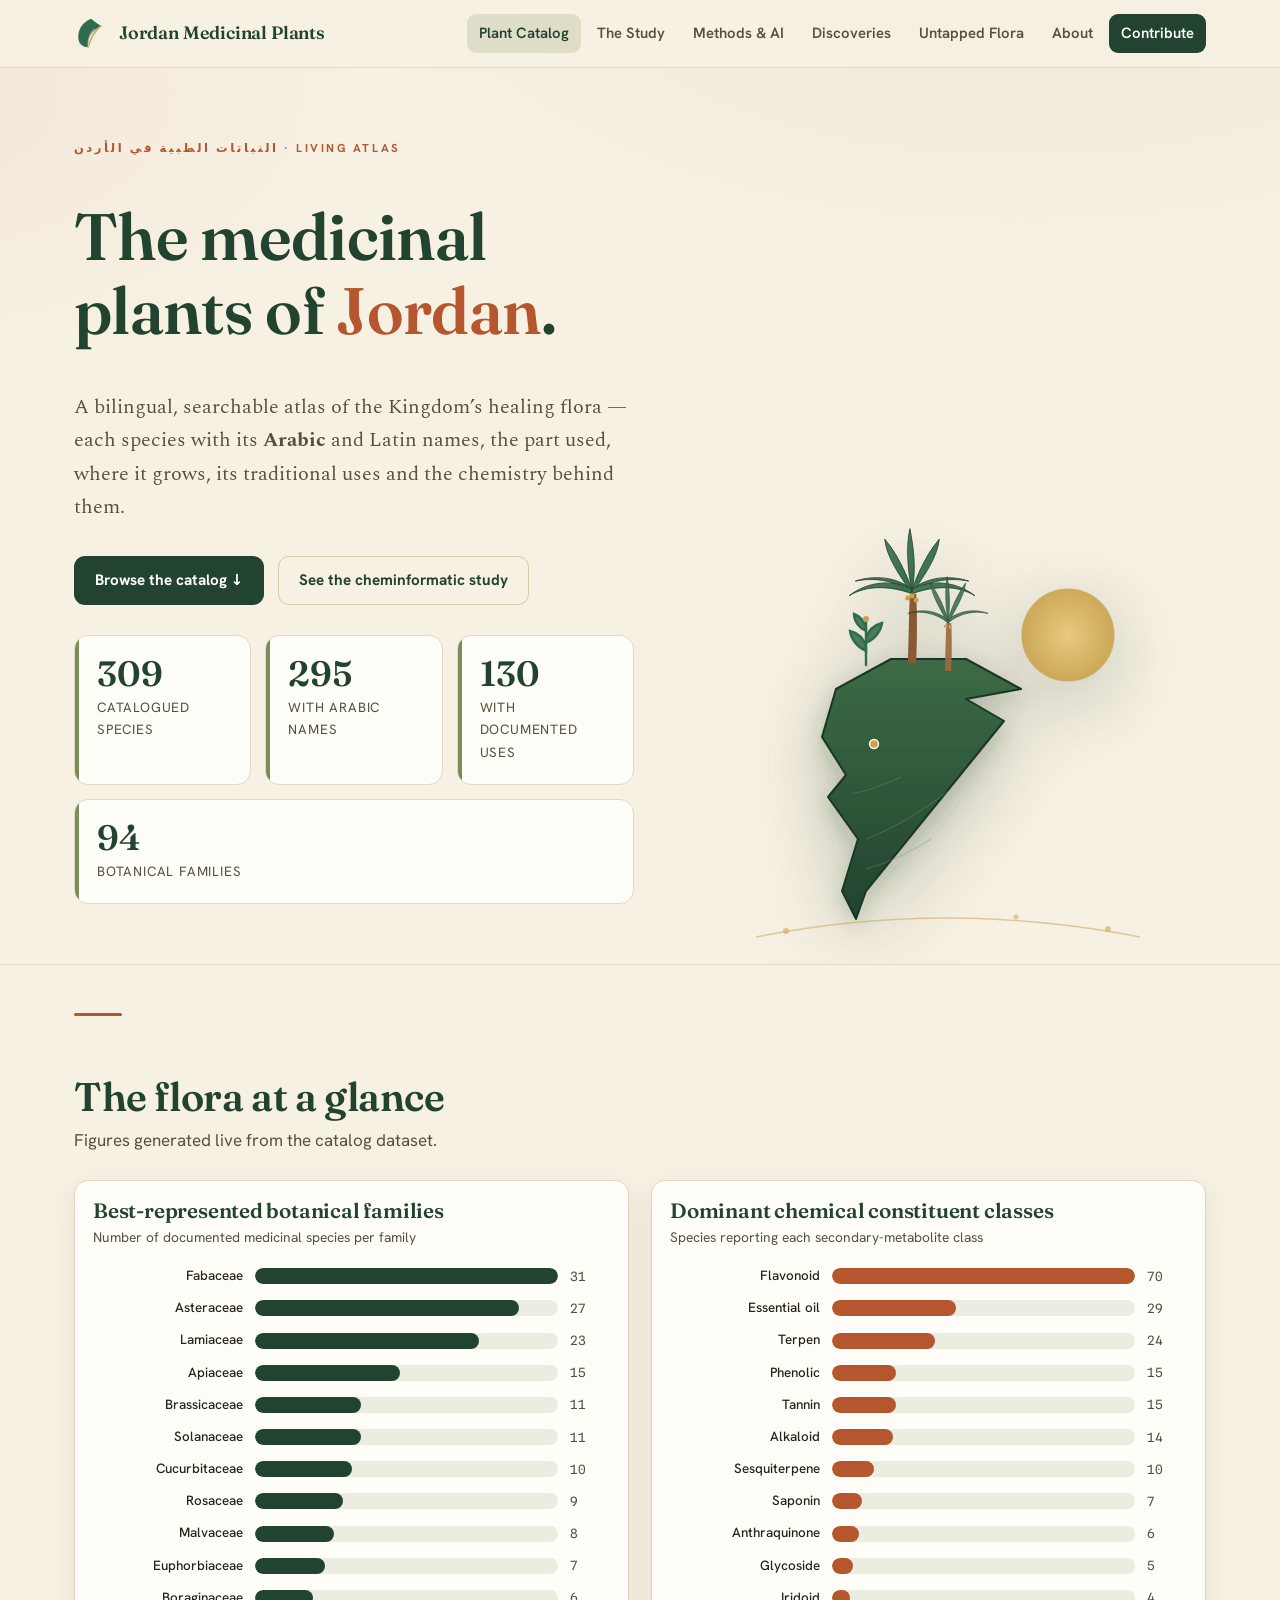
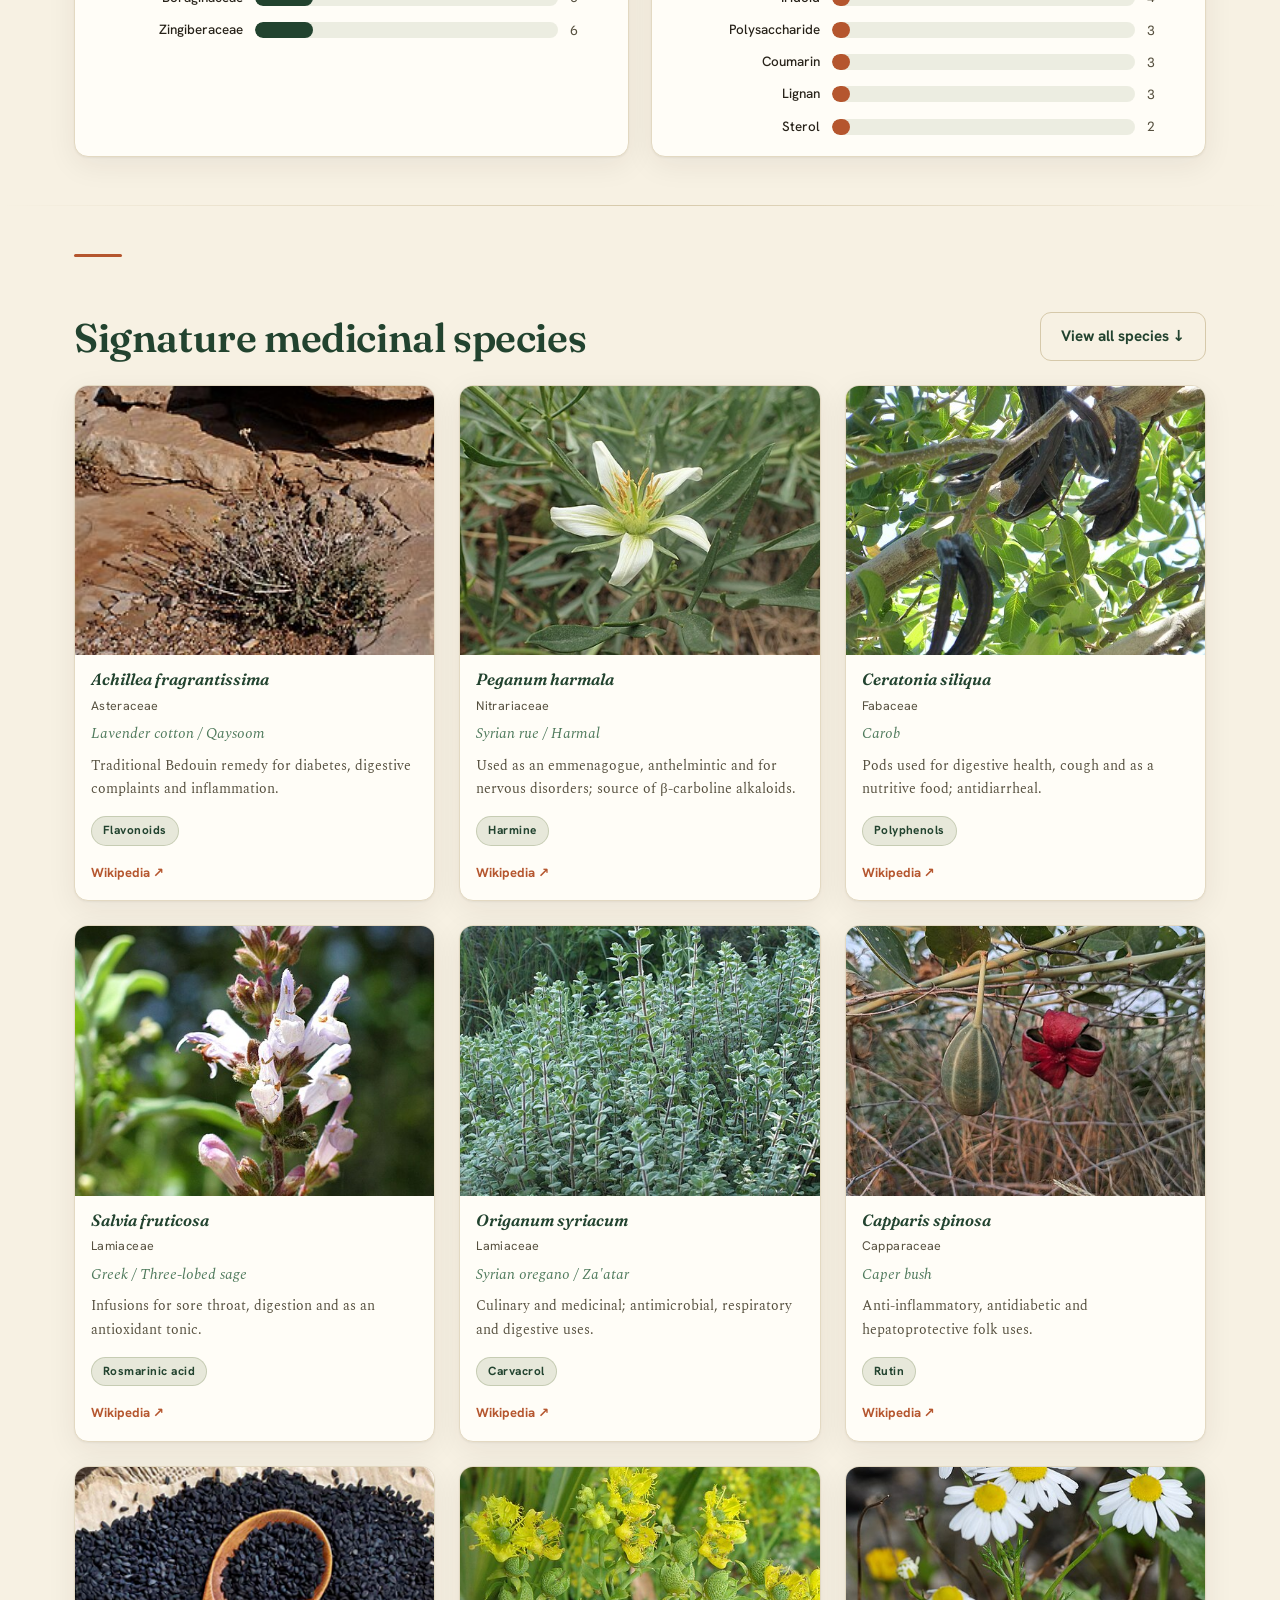
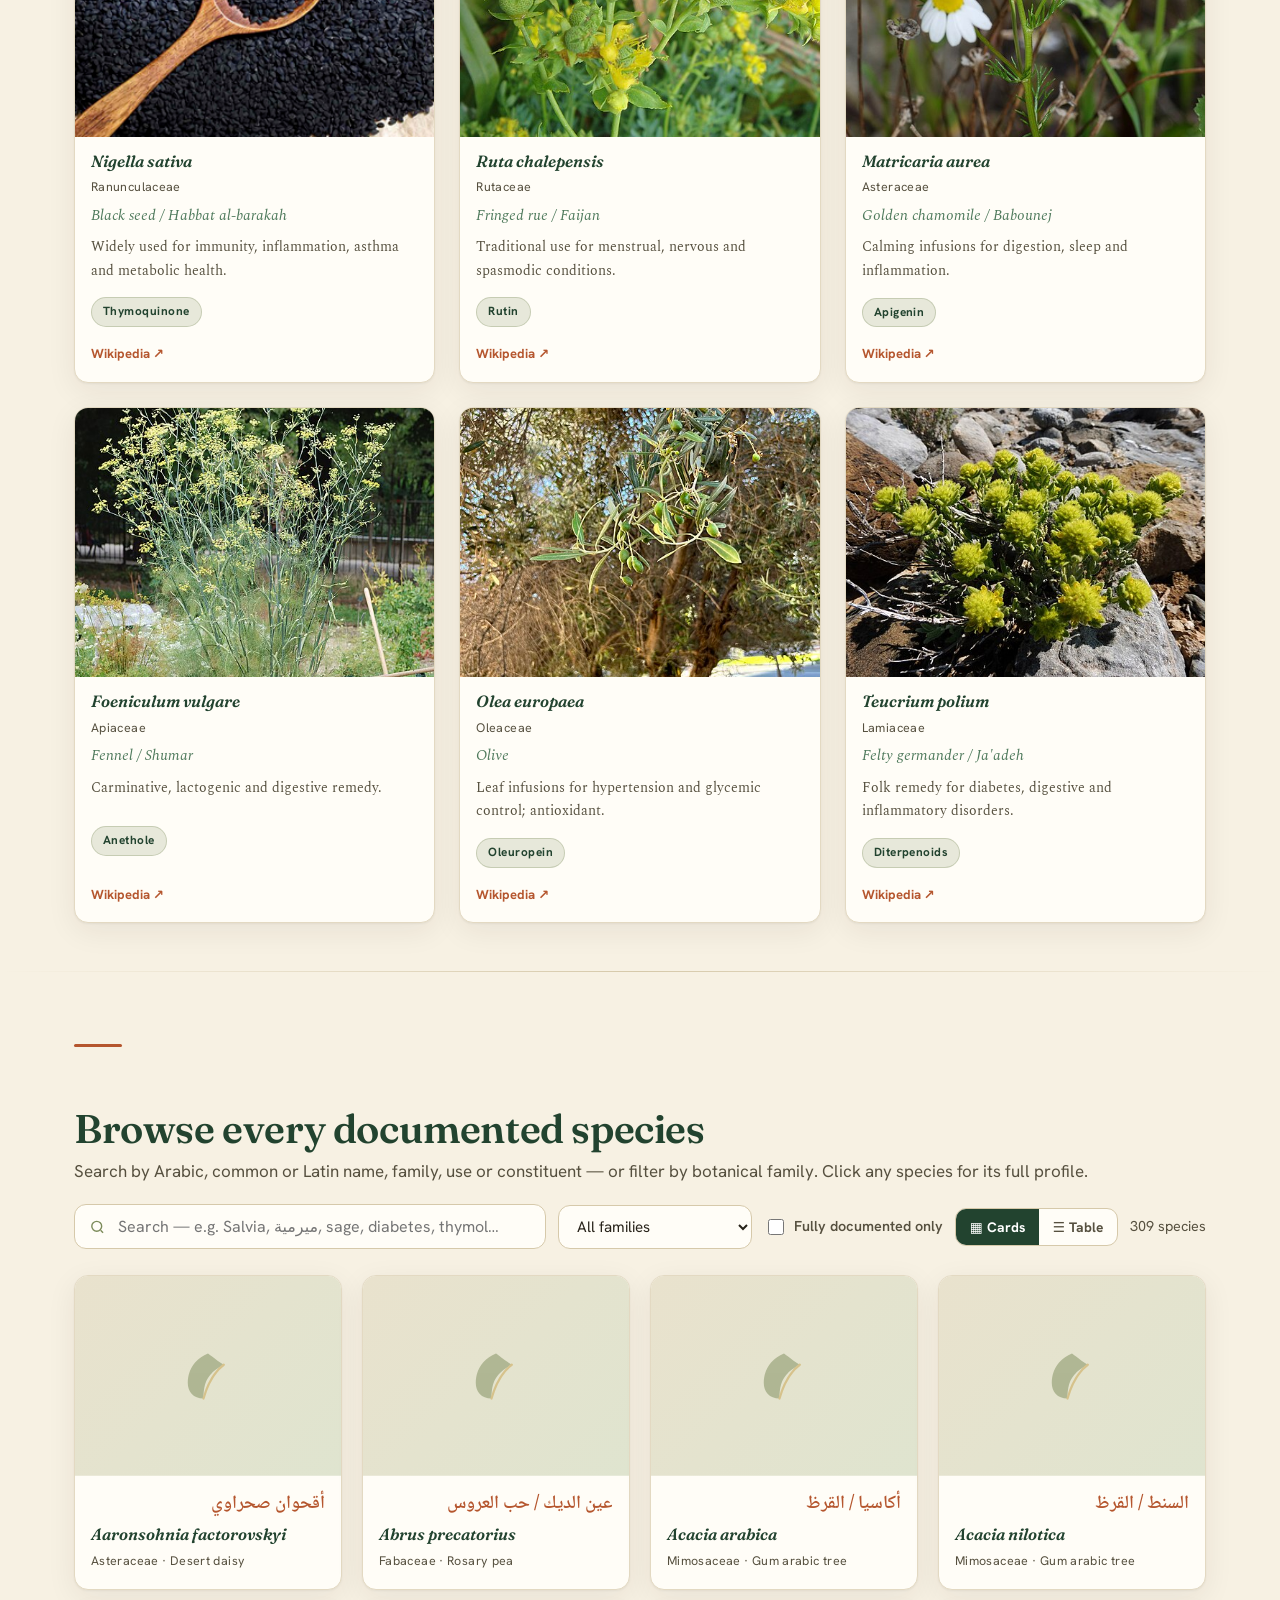
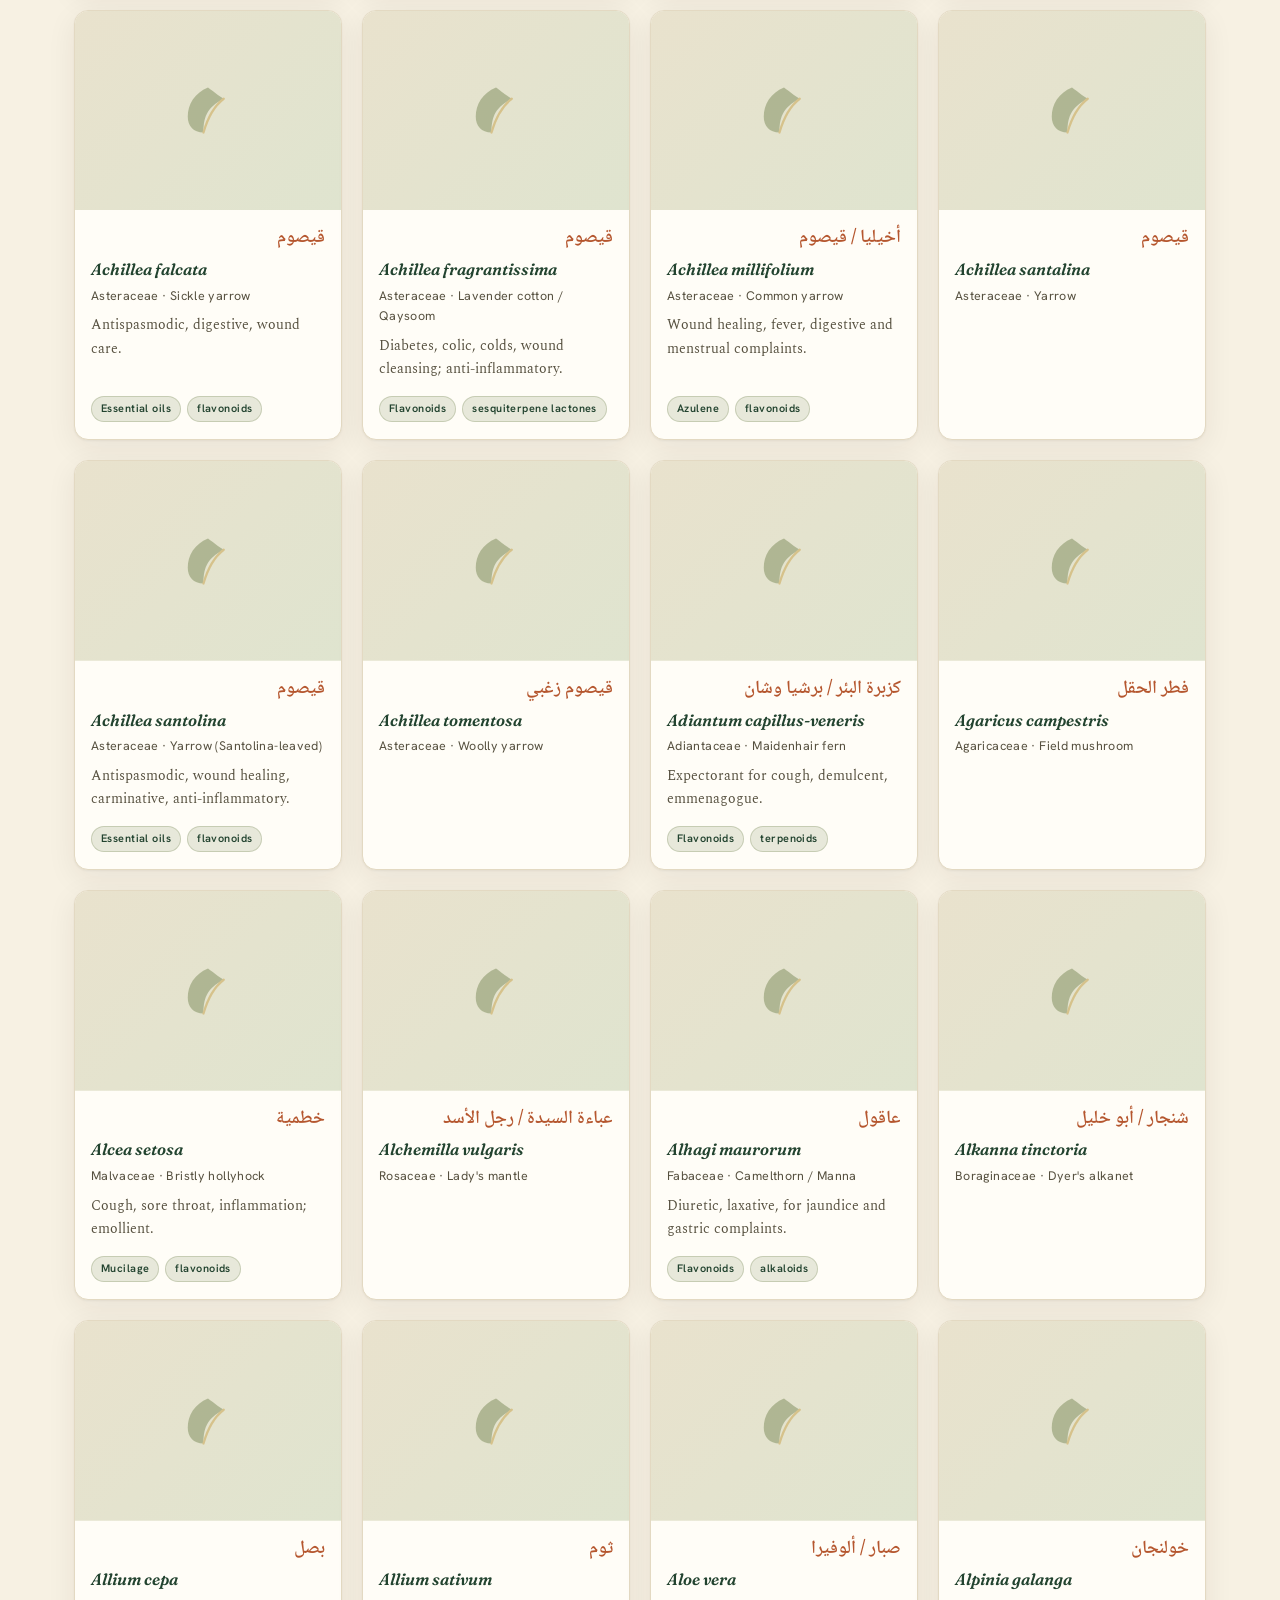
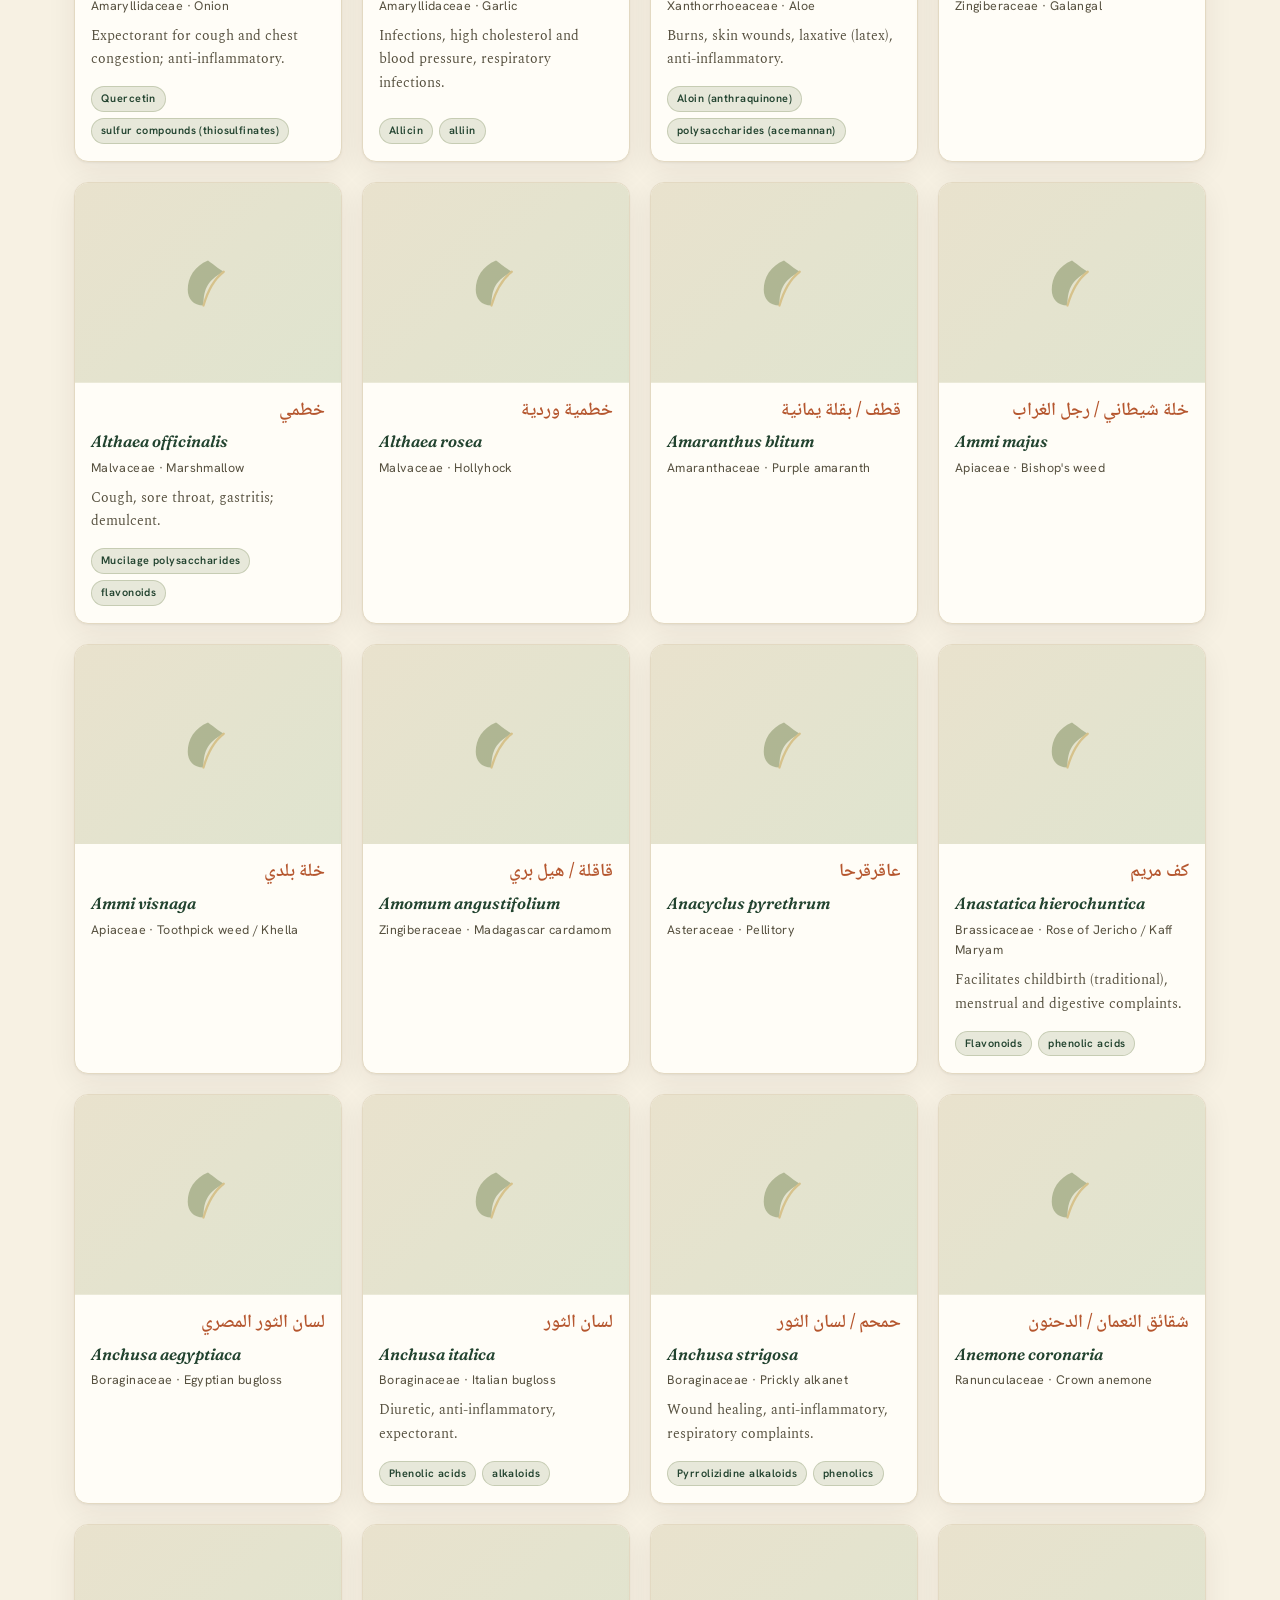
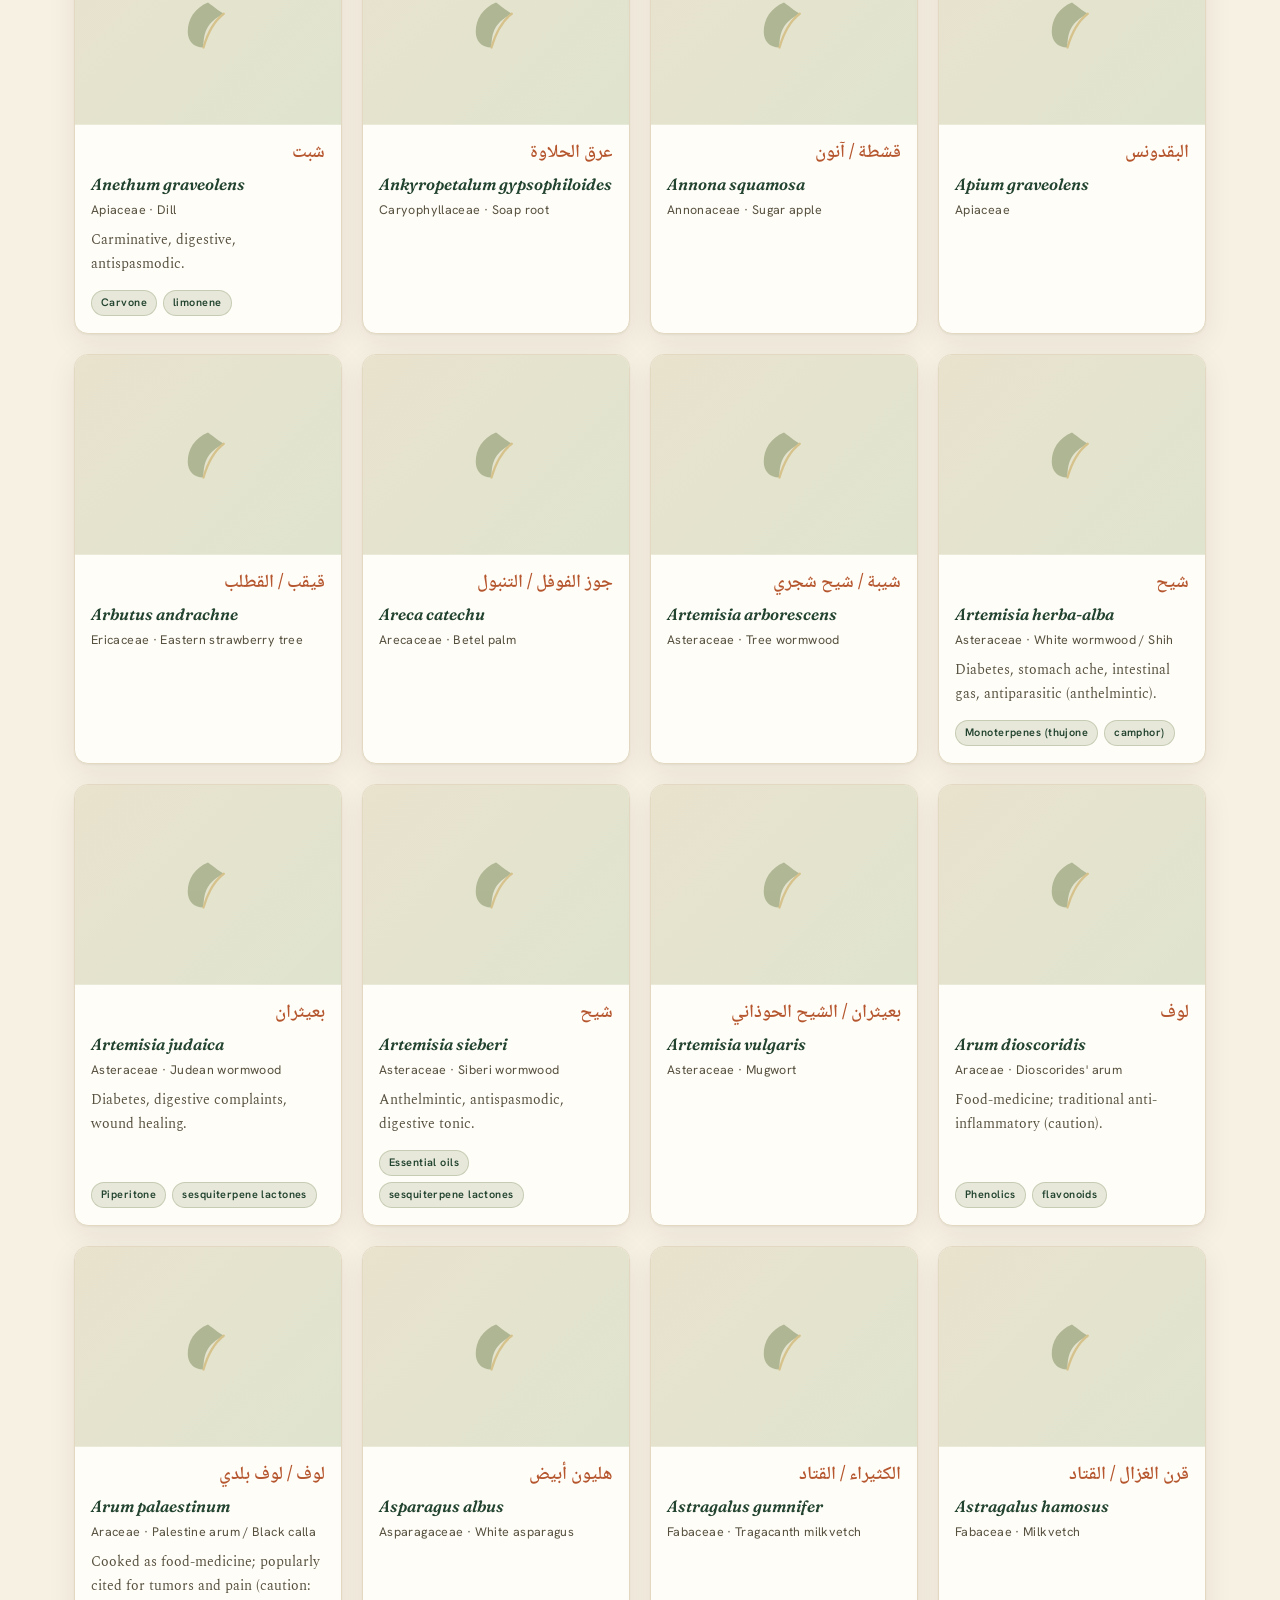
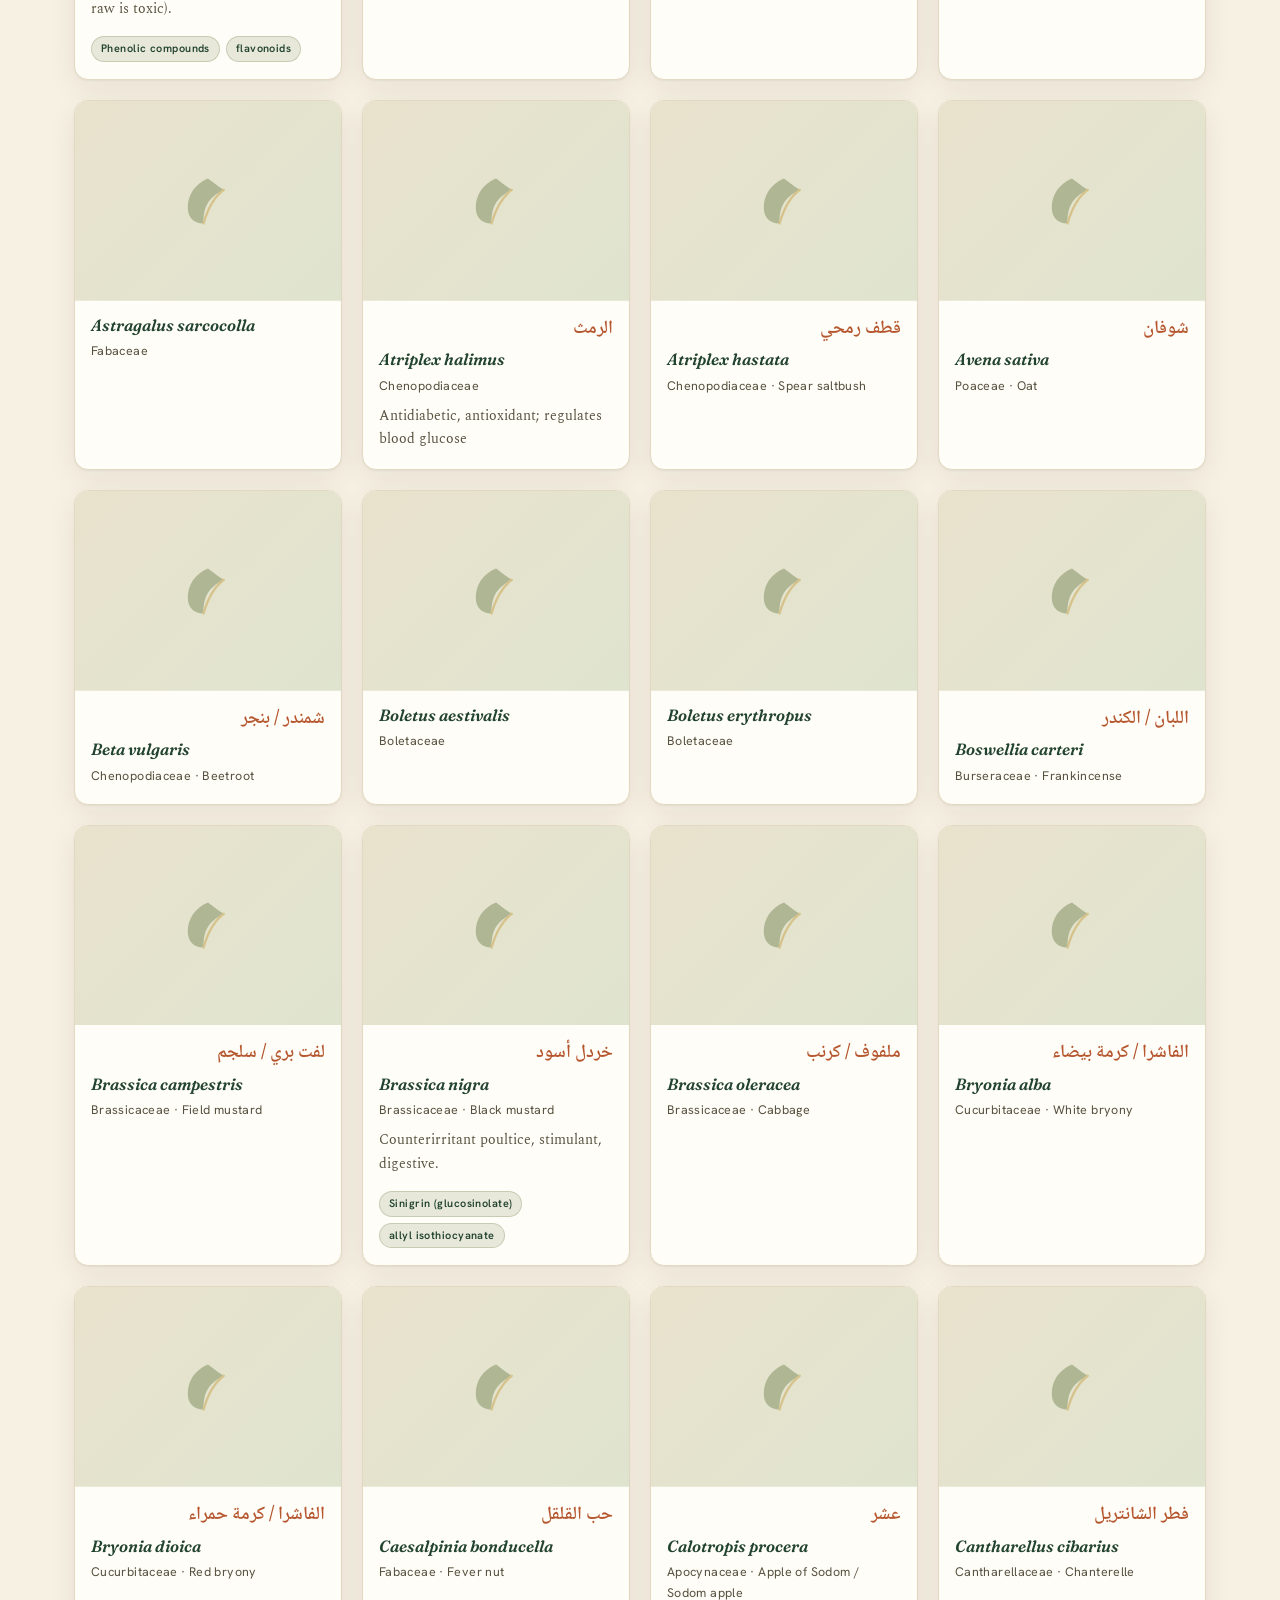
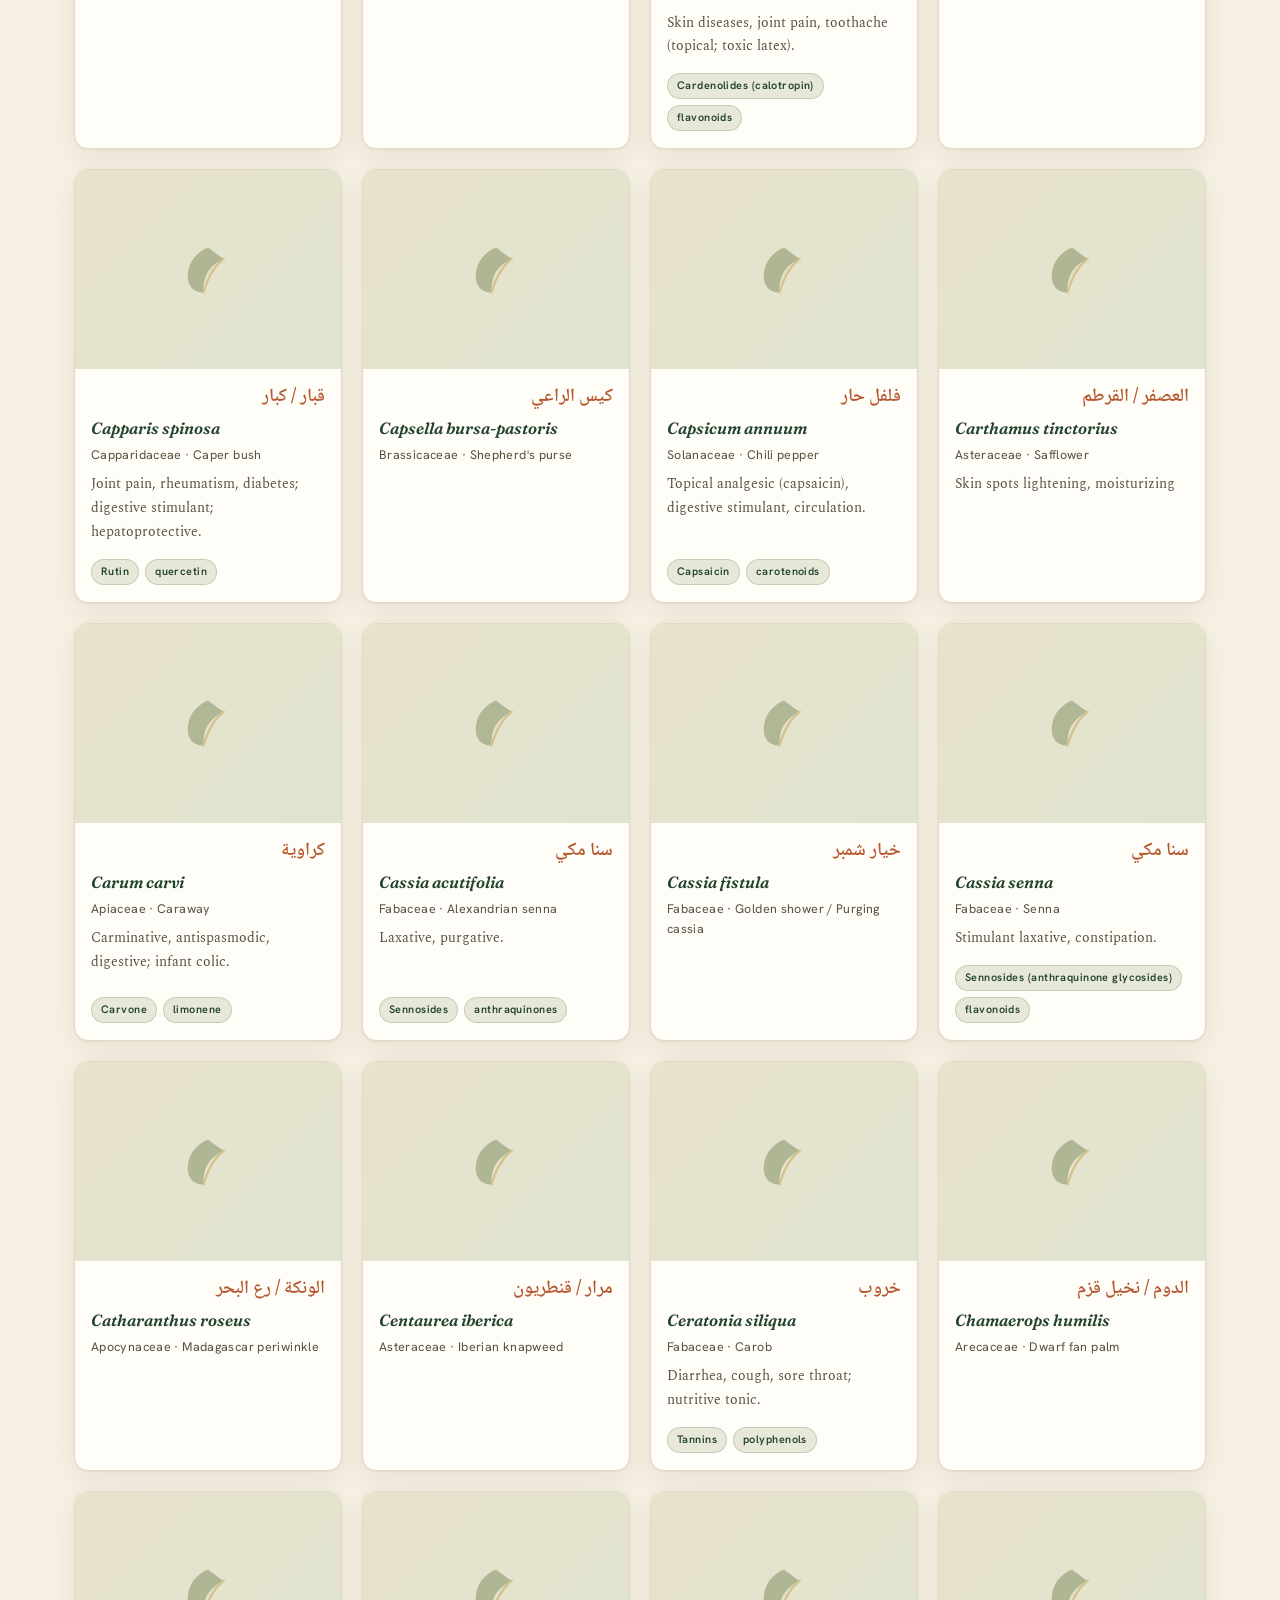
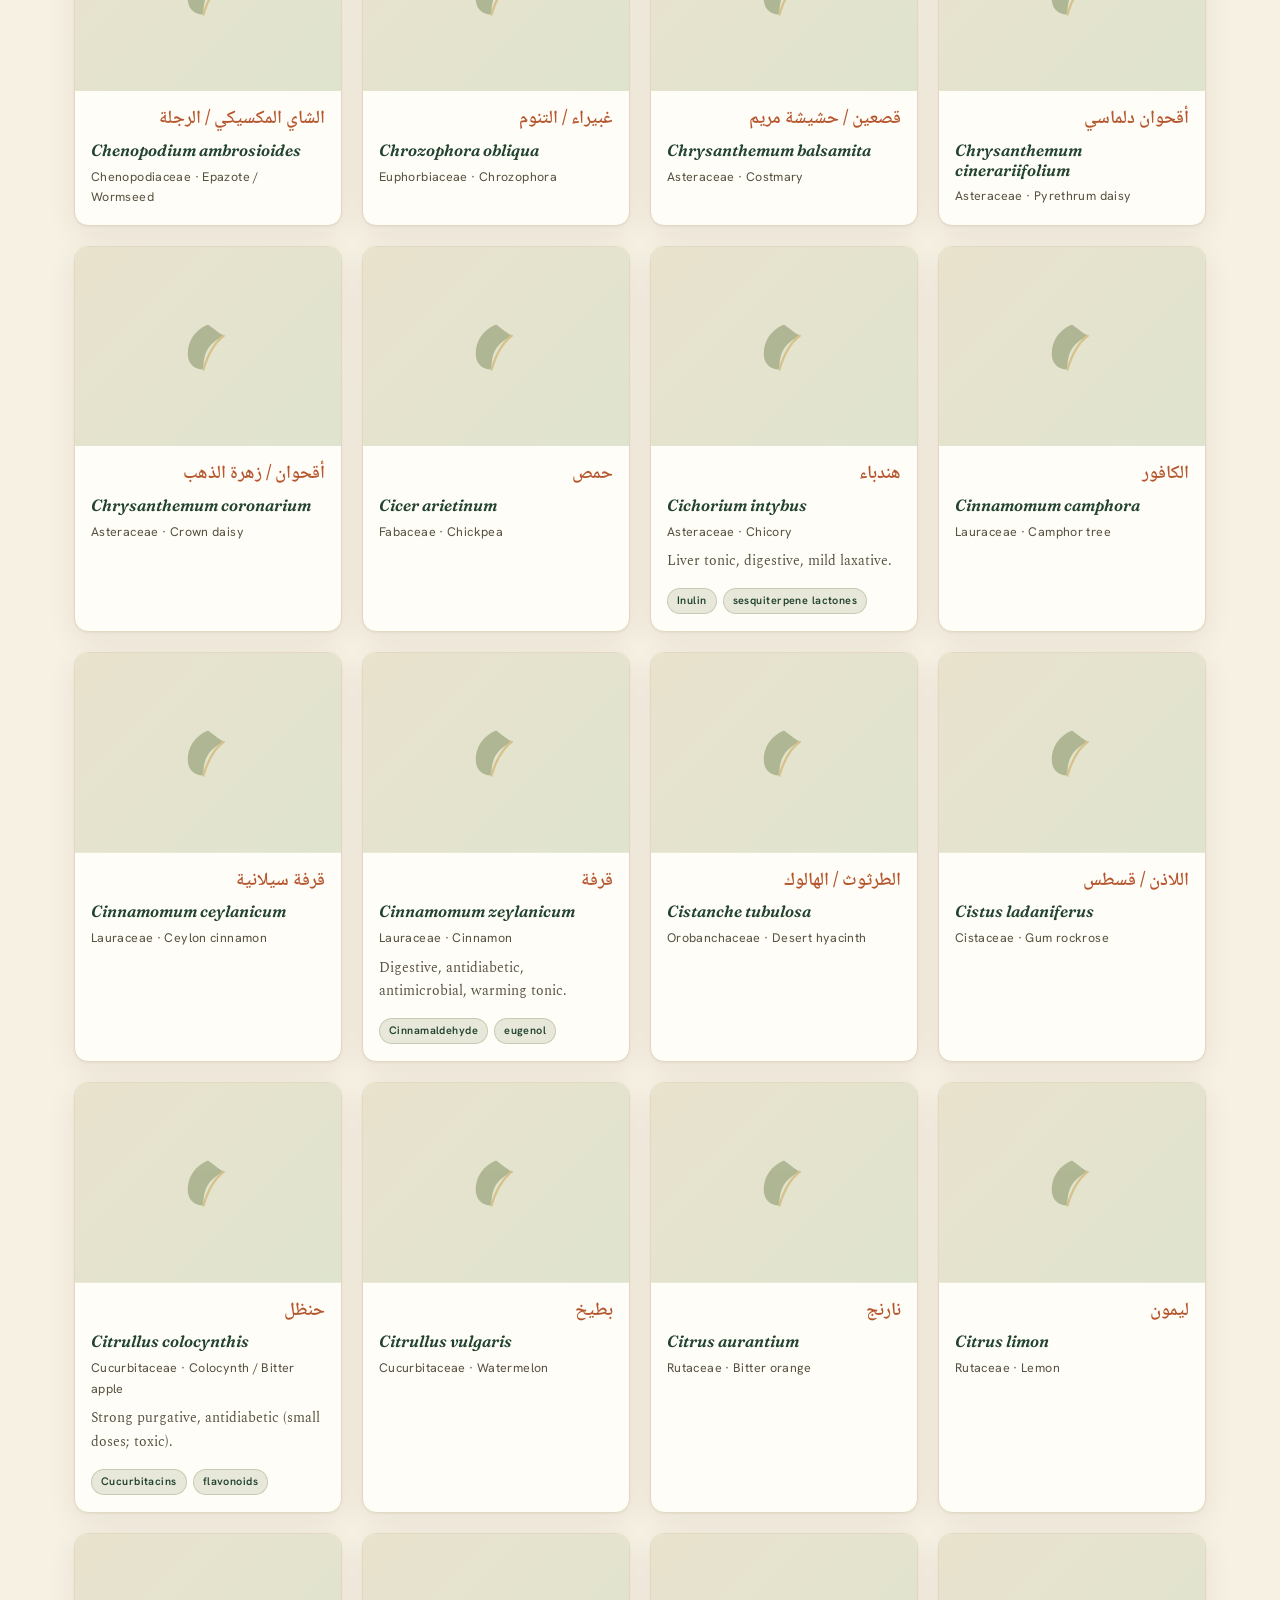
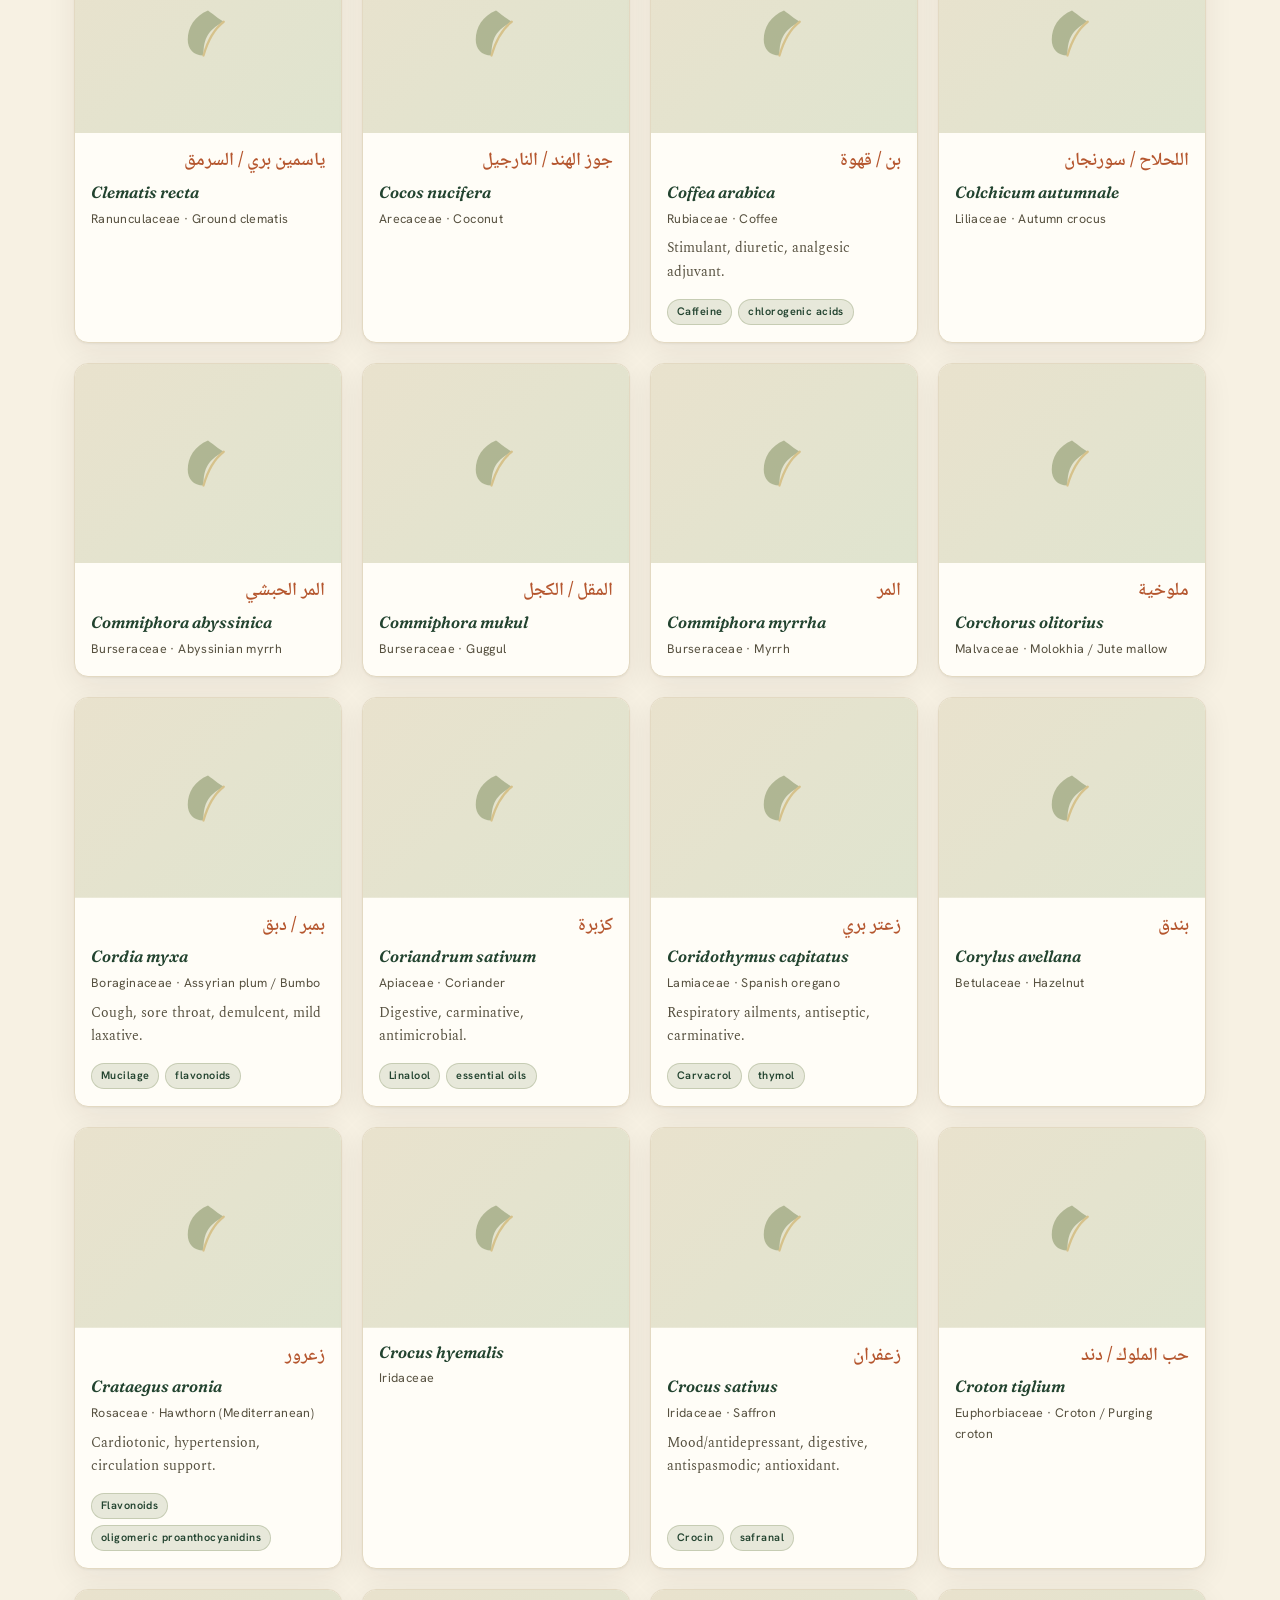
==== commit d10fcd55: "Make plant catalog the home page; move study to its own page - index.html is now the bilingual plant" ====
--- a/index.html
+++ b/index.html
@@ -3,109 +3,177 @@
 <head>
 <meta charset="UTF-8">
 <meta name="viewport" content="width=device-width, initial-scale=1.0">
-<title>Jordan Medicinal Plants &mdash; Cheminformatic Atlas of Secondary Metabolites</title>
-<meta name="description" content="An open cheminformatic and network-pharmacology atlas of the secondary metabolites of Jordan's medicinal flora and their therapeutic potential.">
+<title>Jordan Medicinal Plants &mdash; Bilingual Catalog of the Kingdom's Healing Flora</title>
+<meta name="description" content="A bilingual (Arabic / English) searchable atlas of Jordan's medicinal plants — names, parts used, regions, traditional uses, chemical constituents, live botanical imagery and full species profiles.">
 <link rel="preconnect" href="https://fonts.googleapis.com">
 <link rel="preconnect" href="https://fonts.gstatic.com" crossorigin>
-<link href="https://fonts.googleapis.com/css2?family=Fraunces:ital,opsz,wght@0,9..144,400..700;1,9..144,400..600&family=Spectral:ital,wght@0,400;0,500;1,400&family=Hanken+Grotesk:wght@400;500;600;700;800&family=Spline+Sans+Mono:wght@400;500&display=swap" rel="stylesheet">
+<link href="https://fonts.googleapis.com/css2?family=Fraunces:ital,opsz,wght@0,9..144,400..700;1,9..144,400..600&family=Spectral:ital,wght@0,400;0,500;1,400&family=Hanken+Grotesk:wght@400;500;600;700;800&family=Spline+Sans+Mono:wght@400;500&family=Amiri:wght@400;700&family=Noto+Naskh+Arabic:wght@400;500;600;700&display=swap" rel="stylesheet">
 <link rel="stylesheet" href="assets/css/style.css">
 </head>
 <body>
 <div id="site-nav"></div>
 
-<!-- HERO -->
-<div class="hero">
-  <div class="hero-deco" aria-hidden="true">
-    <svg viewBox="0 0 1200 500" preserveAspectRatio="xMidYMid slice" style="width:100%;height:100%">
-      <g fill="none" stroke="#7c8b5a" stroke-width="1.4" opacity=".5">
-        <path d="M980 60c-60 40-90 110-90 200 0 70 30 120 90 150"/>
-        <path d="M980 60c40 30 60 90 60 170M980 110c20 40 24 90 18 150M980 160c-26 30-44 80-44 140"/>
-        <path d="M1080 40c-50 60-70 150-50 250"/>
-        <path d="M1080 40c30 40 36 110 24 180M1080 90c-18 50-22 120-8 190"/>
-      </g>
-      <g fill="#c9a24b" opacity=".4">
-        <circle cx="890" cy="410" r="4"/><circle cx="936" cy="360" r="3"/><circle cx="1030" cy="290" r="3.5"/>
-      </g>
-    </svg>
-  </div>
-  <div class="wrap">
-    <p class="eyebrow reveal">Cheminformatic Atlas &middot; Open Access</p>
-    <h1 class="reveal">Decoding the chemistry of <span style="color:var(--clay)">Jordan&rsquo;s</span> medicinal flora.</h1>
-    <p class="lead reveal">A computational atlas of <strong>7,866 secondary metabolites</strong> from <strong>475 Jordanian medicinal plants</strong> &mdash; paired with a bilingual (Arabic&nbsp;/&nbsp;English) ethnobotanical catalog of parts used, traditional uses and chemical constituents &mdash; mapping their chemical space, structural diversity and predicted therapeutic targets to accelerate natural-product drug discovery.</p>
-    <div class="hero-cta reveal">
-      <a class="btn btn-primary" href="plants.html">Explore the plant catalog &rarr;</a>
-      <a class="btn btn-ghost" href="research.html">See the methods</a>
-    </div>
-    <div class="hero-badges reveal">
-      <span class="pill">RDKit</span>
-      <span class="pill">ChEMBL target prediction</span>
-      <span class="pill">Network pharmacology</span>
-      <span class="pill gold">Machine learning</span>
-      <span class="pill clay">Drug repurposing</span>
+<!-- HERO : Jordan map with palms + medicinal herbs -->
+<div class="hero hero-catalog">
+  <div class="wrap hero-grid">
+    <div class="hero-copy reveal">
+      <p class="eyebrow">النباتات الطبية في الأردن &middot; Living Atlas</p>
+      <h1>The medicinal plants of <span style="color:var(--clay)">Jordan</span>.</h1>
+      <p class="lead">A bilingual, searchable atlas of the Kingdom&rsquo;s healing flora &mdash; each species with its <strong>Arabic</strong> and Latin names, the part used, where it grows, its traditional uses and the chemistry behind them.</p>
+      <div class="hero-cta">
+        <a class="btn btn-primary" href="#browse">Browse the catalog &darr;</a>
+        <a class="btn btn-ghost" href="study.html">See the cheminformatic study</a>
+      </div>
+      <div class="statline" id="catStats" style="margin-top:30px"></div>
+    </div>
+
+    <div class="hero-art reveal" aria-hidden="true">
+      <svg viewBox="0 -18 460 458" xmlns="http://www.w3.org/2000/svg" role="img">
+        <defs>
+          <linearGradient id="land" x1="0" y1="0" x2="0" y2="1">
+            <stop offset="0" stop-color="#3c6b45"/>
+            <stop offset="1" stop-color="#22432f"/>
+          </linearGradient>
+          <linearGradient id="frond" x1="0" y1="0" x2="1" y2="1">
+            <stop offset="0" stop-color="#4f7a5c"/>
+            <stop offset="1" stop-color="#2f6b4f"/>
+          </linearGradient>
+          <radialGradient id="sun" cx="0.5" cy="0.5" r="0.5">
+            <stop offset="0" stop-color="#e8c877"/>
+            <stop offset="1" stop-color="#c9a24b"/>
+          </radialGradient>
+          <filter id="soft" x="-20%" y="-20%" width="140%" height="140%">
+            <feDropShadow dx="0" dy="8" stdDeviation="10" flood-color="#22432f" flood-opacity="0.20"/>
+          </filter>
+        </defs>
+
+        <!-- sun -->
+        <circle cx="352" cy="96" r="46" fill="url(#sun)" opacity="0.9"/>
+        <circle cx="352" cy="96" r="46" fill="none" stroke="#c9a24b" stroke-width="1.5" opacity="0.5"/>
+
+        <!-- gentle ground arc -->
+        <path d="M40,398 Q230,360 424,398" fill="none" stroke="#c9a24b" stroke-width="1.4" opacity="0.5"/>
+        <g fill="#c9a24b" opacity="0.55">
+          <circle cx="70" cy="392" r="3"/><circle cx="392" cy="390" r="3"/><circle cx="300" cy="378" r="2.4"/>
+        </g>
+
+        <!-- Jordan silhouette -->
+        <g filter="url(#soft)">
+          <path d="M120,150 L175,120 L250,120 L305,150 L250,160 L288,182 L150,352 L140,380 L126,352 L142,300 L112,258 L130,236 L106,198 Z"
+                fill="url(#land)" stroke="#1b3526" stroke-width="2" stroke-linejoin="round"/>
+          <!-- topographic hint lines -->
+          <g fill="none" stroke="#7c8b5a" stroke-width="1.1" opacity="0.35">
+            <path d="M150,300 Q190,285 235,250"/>
+            <path d="M150,330 Q185,320 215,300"/>
+            <path d="M135,255 Q160,250 185,238"/>
+          </g>
+          <!-- capital marker (Amman) -->
+          <circle cx="158" cy="205" r="4.5" fill="#c9a24b" stroke="#fffdf7" stroke-width="1.4"/>
+        </g>
+
+        <!-- medicinal herb sprig growing from the land (za'atar / sage motif) -->
+        <g transform="translate(150,122)" stroke="#2f6b4f" stroke-width="2.4" fill="#4f7a5c" stroke-linecap="round">
+          <path d="M0,4 C0,-14 0,-26 0,-40" fill="none"/>
+          <path d="M0,-10 C-9,-14 -15,-22 -16,-30 C-8,-28 -2,-22 0,-14 Z"/>
+          <path d="M0,-18 C9,-22 15,-30 16,-38 C8,-36 2,-30 0,-22 Z"/>
+          <path d="M0,-30 C-7,-33 -12,-40 -12,-47 C-6,-45 -1,-39 0,-33 Z"/>
+          <circle cx="0" cy="-42" r="3" fill="#c9a24b" stroke="none"/>
+        </g>
+
+        <!-- PALM TREE 1 (rising out of northern Jordan) -->
+        <g transform="translate(196,124) scale(1.05)">
+          <path d="M-4,0 C-3,-26 -3,-46 -2,-66 L4,-66 C5,-46 5,-26 4,0 Z" fill="#8a5a33"/>
+          <g stroke="#7a4d2b" stroke-width="1" opacity="0.6">
+            <path d="M-3,-14 L3,-14 M-3,-30 L4,-30 M-3,-46 L4,-46"/>
+          </g>
+          <g fill="url(#frond)" stroke="#22432f" stroke-width="0.8">
+            <path d="M0,-66 C-14,-78 -34,-82 -54,-78 C-36,-84 -14,-82 0,-70 Z"/>
+            <path d="M0,-66 C14,-78 34,-82 54,-78 C36,-84 14,-82 0,-70 Z"/>
+            <path d="M0,-66 C-12,-84 -24,-100 -26,-118 C-14,-104 -6,-86 0,-70 Z"/>
+            <path d="M0,-66 C12,-84 24,-100 26,-118 C14,-104 6,-86 0,-70 Z"/>
+            <path d="M0,-66 C-22,-74 -44,-74 -60,-64 C-42,-78 -18,-80 0,-70 Z"/>
+            <path d="M0,-66 C22,-74 44,-74 60,-64 C42,-78 18,-80 0,-70 Z"/>
+            <path d="M0,-68 C-4,-88 -6,-110 -2,-128 C2,-108 4,-86 0,-70 Z"/>
+          </g>
+          <g fill="#c9a24b"><circle cx="-4" cy="-62" r="2.4"/><circle cx="4" cy="-60" r="2.4"/><circle cx="0" cy="-64" r="2.4"/></g>
+        </g>
+
+        <!-- PALM TREE 2 (smaller, behind) -->
+        <g transform="translate(232,132) scale(0.8)" opacity="0.92">
+          <path d="M-4,0 C-3,-24 -3,-42 -2,-60 L4,-60 C5,-42 5,-24 4,0 Z" fill="#9c6a3f"/>
+          <g fill="url(#frond)" stroke="#22432f" stroke-width="0.8">
+            <path d="M0,-60 C-14,-72 -32,-76 -50,-72 C-34,-78 -14,-76 0,-64 Z"/>
+            <path d="M0,-60 C14,-72 32,-76 50,-72 C34,-78 14,-76 0,-64 Z"/>
+            <path d="M0,-60 C-10,-78 -20,-94 -22,-110 C-12,-96 -5,-80 0,-64 Z"/>
+            <path d="M0,-60 C10,-78 20,-94 22,-110 C12,-96 5,-80 0,-64 Z"/>
+            <path d="M0,-62 C-3,-82 -4,-102 -1,-118 C2,-100 3,-80 0,-64 Z"/>
+          </g>
+          <g fill="#c9a24b"><circle cx="-3" cy="-56" r="2.2"/><circle cx="3" cy="-55" r="2.2"/></g>
+        </g>
+      </svg>
     </div>
   </div>
 </div>
 
-<!-- STATS -->
+<!-- FIGURES -->
 <section class="section-tight">
   <div class="wrap">
-    <div class="statline reveal" id="homeStats"></div>
+    <span class="kicker-rule"></span>
+    <h2 style="margin-bottom:6px">The flora at a glance</h2>
+    <p class="muted" style="margin-bottom:26px">Figures generated live from the catalog dataset.</p>
+    <div class="grid g2">
+      <div class="figframe reveal">
+        <h3 style="margin:0 0 4px">Best-represented botanical families</h3>
+        <p class="muted" style="font-size:.86rem;margin:0 0 16px">Number of documented medicinal species per family</p>
+        <div class="barchart" id="famFigure"></div>
+      </div>
+      <div class="figframe reveal">
+        <h3 style="margin:0 0 4px">Dominant chemical constituent classes</h3>
+        <p class="muted" style="font-size:.86rem;margin:0 0 16px">Species reporting each secondary-metabolite class</p>
+        <div class="barchart" id="chemFigure"></div>
+      </div>
+    </div>
   </div>
 </section>
 
 <hr class="divider">
 
-<!-- ABOUT THE STUDY -->
-<section>
-  <div class="wrap" style="display:grid;grid-template-columns:1fr 1.15fr;gap:54px;align-items:start">
-    <div class="reveal">
-      <span class="kicker-rule"></span>
-      <h2>A research portal, not a webpage.</h2>
-      <p class="lead">Jordan hosts over 2,500 plant species at the crossroads of Asia, Africa and Europe &mdash; yet most of their chemistry has never been mapped computationally.</p>
-    </div>
-    <div class="reveal">
-      <p>This project compiles a curated phytochemical dataset through extensive literature mining and benchmarks it against the global natural-product collections <strong>COCONUT</strong> and <strong>LANaPDB</strong>, as well as <strong>FDA-approved drugs</strong>. Using RDKit we compute molecular descriptors, Bemis&ndash;Murcko scaffolds and a normalized spacial-score (nSPS) complexity metric, then visualise chemical space with PCA, t-SNE and UMAP.</p>
-      <p>Ligand-based target prediction against ChEMBL Actives, KEGG pathway enrichment, and a compound&ndash;target&ndash;pathway network built in Cytoscape reveal both established and <em>novel</em> polypharmacological associations &mdash; spanning glycoprotein processing, kinase regulation, immune modulation and protease inhibition.</p>
-      <p class="mb0"><a href="about.html">Read the full project background &rarr;</a></p>
-    </div>
-  </div>
-</section>
-
-<!-- SECTION CARDS -->
+<!-- FEATURED -->
 <section class="section-tight">
   <div class="wrap">
-    <div class="grid g3">
-      <a class="card reveal" href="plants.html" style="text-decoration:none;color:inherit">
-        <span class="pill">Catalog</span>
-        <h3 style="margin:14px 0 8px">The Plant Catalog</h3>
-        <p class="muted mb0">Search 300+ species by their Arabic, common or Latin names &mdash; each with part used, region, traditional uses, chemical constituents, live botanical imagery and a full profile.</p>
-      </a>
-      <a class="card reveal" href="untapped.html" style="text-decoration:none;color:inherit">
-        <span class="pill clay">Frontier</span>
-        <h3 style="margin:14px 0 8px">Untapped Flora</h3>
-        <p class="muted mb0">Endemic species with little or no phytochemical characterization &mdash; open research opportunities.</p>
-      </a>
-      <a class="card reveal" href="discoveries.html" style="text-decoration:none;color:inherit">
-        <span class="pill gold">Findings</span>
-        <h3 style="margin:14px 0 8px">Compound Discoveries</h3>
-        <p class="muted mb0">Featured metabolites with predicted &mdash; and sometimes novel &mdash; therapeutic target associations.</p>
-      </a>
-    </div>
-  </div>
-</section>
-
-<!-- FEATURED PLANTS -->
-<section>
-  <div class="wrap">
-    <div class="reveal" style="display:flex;justify-content:space-between;align-items:end;gap:20px;flex-wrap:wrap;margin-bottom:28px">
-      <div>
-        <span class="kicker-rule"></span>
-        <h2 class="mb0">Signature medicinal species</h2>
-      </div>
-      <a class="btn btn-ghost" href="plants.html">View all species &rarr;</a>
-    </div>
-    <div class="feat-grid" id="featuredHome"></div>
-    <p class="note" style="margin-top:22px">Images and one-line summaries are pulled live from Wikipedia / Wikimedia Commons and attributed to their source. Each species links to its full encyclopaedia entry.</p>
+    <div class="reveal" style="display:flex;justify-content:space-between;align-items:end;gap:20px;flex-wrap:wrap;margin-bottom:24px">
+      <div><span class="kicker-rule"></span><h2 class="mb0">Signature medicinal species</h2></div>
+      <a class="btn btn-ghost" href="#browse">View all species &darr;</a>
+    </div>
+    <div class="feat-grid" id="featuredCatalog"></div>
+  </div>
+</section>
+
+<hr class="divider">
+
+<!-- FULL BROWSER -->
+<section id="browse">
+  <div class="wrap">
+    <span class="kicker-rule"></span>
+    <h2 style="margin-bottom:6px">Browse every documented species</h2>
+    <p class="muted">Search by Arabic, common or Latin name, family, use or constituent &mdash; or filter by botanical family. Click any species for its full profile.</p>
+
+    <div class="toolbar">
+      <div class="search">
+        <svg width="18" height="18" viewBox="0 0 24 24" fill="none" stroke="#7c8b5a" stroke-width="2"><circle cx="11" cy="11" r="7"/><path d="m20 20-3.5-3.5"/></svg>
+        <input id="plantSearch" type="text" placeholder="Search &mdash; e.g. Salvia, ميرمية, sage, diabetes, thymol&hellip;" autocomplete="off">
+      </div>
+      <select class="select" id="famSelect"><option value="">All families</option></select>
+      <label class="chk"><input type="checkbox" id="docToggle"> Fully documented only</label>
+      <div class="viewtog">
+        <button data-view="grid" class="active">&#9638; Cards</button>
+        <button data-view="table">&#9776; Table</button>
+      </div>
+      <span class="count-note" id="catCount"></span>
+    </div>
+
+    <div class="plant-grid" id="plantGrid"></div>
+    <p class="note" style="margin-top:22px">Botanical photographs and summaries load live from Wikipedia / Wikimedia Commons and are attributed to their source. Ethnobotanical data (Arabic names, parts, regions, uses) is compiled from Jordanian field surveys and student documentation; chemical constituents are curated from the phytochemical literature.</p>
   </div>
 </section>
 
@@ -114,34 +182,38 @@
   <div class="wrap">
     <div class="callout reveal" style="display:grid;grid-template-columns:1.4fr 1fr;gap:30px;align-items:center">
       <div>
-        <h2 style="margin-top:0">Help build Jordan&rsquo;s national phytochemical map.</h2>
-        <p class="mb0">Researchers can contribute phytochemical profiles, LC-MS / GC-MS results and species characterizations &mdash; growing this into a living national database of Jordanian flora.</p>
-      </div>
-      <div style="text-align:right">
-        <a class="btn btn-clay" href="collaborate.html">Contribute data &rarr;</a>
-      </div>
+        <h2 style="margin-top:0">Help complete Jordan&rsquo;s national plant record.</h2>
+        <p class="mb0">Researchers and students can contribute species profiles, Arabic names, field observations and phytochemical data &mdash; growing this into a living national database of Jordanian flora.</p>
+      </div>
+      <div style="text-align:right"><a class="btn btn-clay" href="collaborate.html">Contribute data &rarr;</a></div>
     </div>
   </div>
 </section>
 
 <div id="site-footer"></div>
 
-<script src="assets/js/data.js?v=10"></script>
-<script src="assets/js/plants.js?v=10"></script>
+<script src="assets/js/data.js?v=11"></script>
+<script src="assets/js/plants_enriched.js?v=11"></script>
+<script src="assets/js/plants.js?v=11"></script>
 <script>
-  (function(){
-    var s = window.JMP.stats;
+  (function () {
+    var d = window.JMP_PLANTS || [];
+    var ar = d.filter(function (p) { return p.ar; }).length;
+    var uses = d.filter(function (p) { return p.uses; }).length;
+    var fams = {}; d.forEach(function (p) { if (p.f) fams[p.f] = 1; });
     var items = [
-      [s.plants.toLocaleString(), "Medicinal plants"],
-      [s.phyto.toLocaleString(), "Secondary metabolites"],
-      [s.families, "Botanical families"],
-      [s.scaffolds.toLocaleString(), "Unique scaffolds"],
-      [s.targets.toLocaleString(), "Predicted protein targets"]
+      [d.length, "Catalogued species"],
+      [ar, "With Arabic names"],
+      [uses, "With documented uses"],
+      [Object.keys(fams).length, "Botanical families"]
     ];
-    document.getElementById("homeStats").innerHTML = items.map(function(i){
-      return '<div class="stat"><div class="num">'+i[0]+'</div><div class="lbl">'+i[1]+'</div></div>';
+    var host = document.getElementById("catStats");
+    if (host) host.innerHTML = items.map(function (i) {
+      return '<div class="stat"><div class="num">' + i[0] + '</div><div class="lbl">' + i[1] + '</div></div>';
     }).join("");
-    renderFeatured("featuredHome", 8);
+    renderFeatured("featuredCatalog");
+    renderCatalogFigures();
+    initCatalog();
   })();
 </script>
 <script src="assets/js/components.js"></script>
--- a/assets/css/style.css
+++ b/assets/css/style.css
@@ -135,11 +135,33 @@
 /* ---- hero (home) ---- */
 .hero{position:relative;overflow:hidden;padding:96px 0 70px;
   border-bottom:1px solid var(--line)}
+
+/* catalog hero with Jordan-map artwork */
+.hero-catalog{padding:70px 0 60px}
+.hero-grid{display:grid;grid-template-columns:1.05fr .95fr;gap:40px;align-items:center;
+  position:relative;z-index:2}
+.hero-copy h1{max-width:15ch}
+.hero-copy .lead{max-width:52ch;margin-top:1rem}
+.hero-copy .statline{max-width:560px}
+.hero-art{display:flex;justify-content:center;align-items:center}
+.hero-art svg{width:100%;max-width:460px;height:auto;
+  filter:drop-shadow(0 20px 40px rgba(34,67,47,.14))}
+@media(max-width:860px){
+  .hero-grid{grid-template-columns:1fr;gap:10px}
+  .hero-art{order:-1;max-width:360px;margin:0 auto}
+}
 .hero .wrap{position:relative;z-index:2}
 .hero h1{max-width:14ch}
 .hero .lead{max-width:54ch;margin-top:1.2rem}
 .hero-cta{display:flex;gap:14px;margin-top:2rem;flex-wrap:wrap}
 .hero-deco{position:absolute;inset:0;z-index:1;opacity:.5;pointer-events:none}
+.hero-art{position:absolute;top:50%;right:2%;transform:translateY(-50%);
+  width:min(42vw,520px);z-index:1;pointer-events:none;
+  filter:drop-shadow(0 18px 40px rgba(34,67,47,.16))}
+.hero h1,.hero .lead,.hero .eyebrow,.hero-cta,.hero-badges{max-width:min(100%,640px)}
+@media(max-width:980px){
+  .hero-art{opacity:.16;right:-6%;width:min(70vw,560px);filter:none}
+}
 .hero-badges{display:flex;gap:10px;flex-wrap:wrap;margin-top:2.4rem}
 
 /* ---- table ---- */
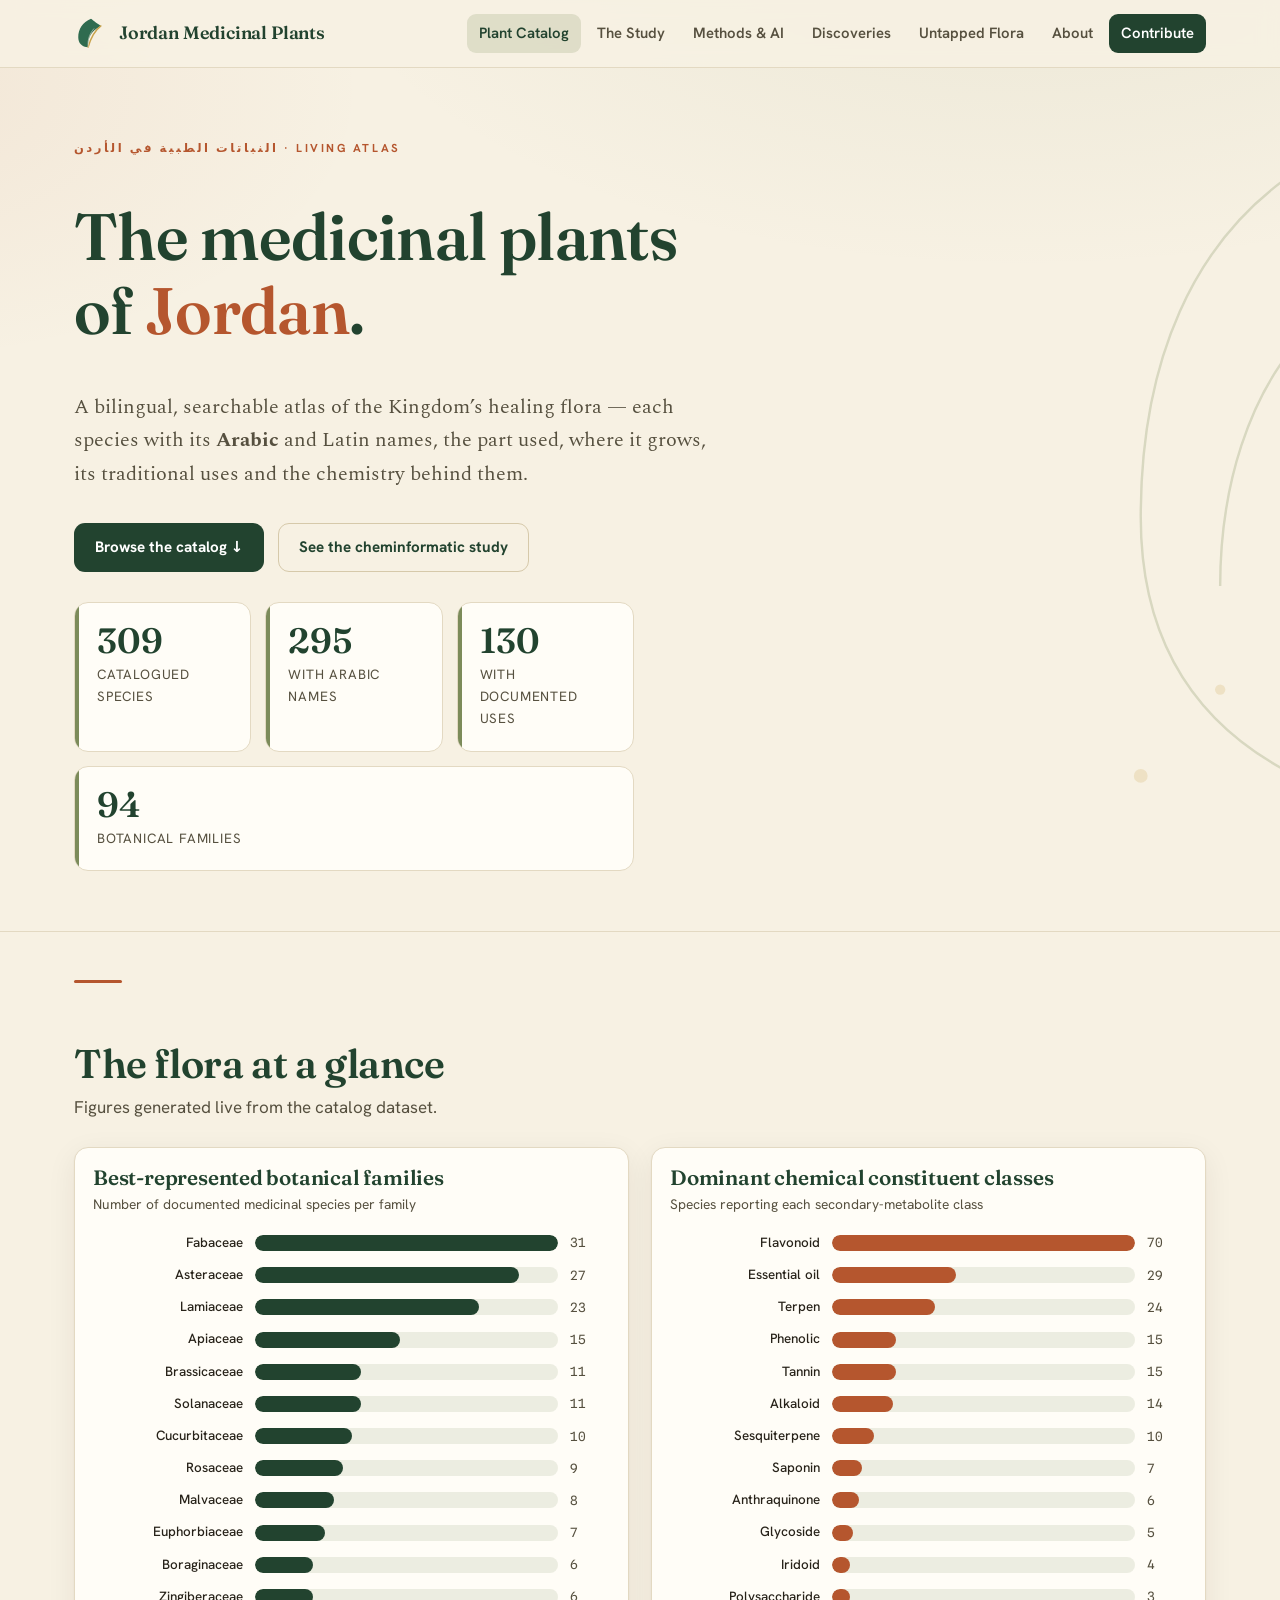
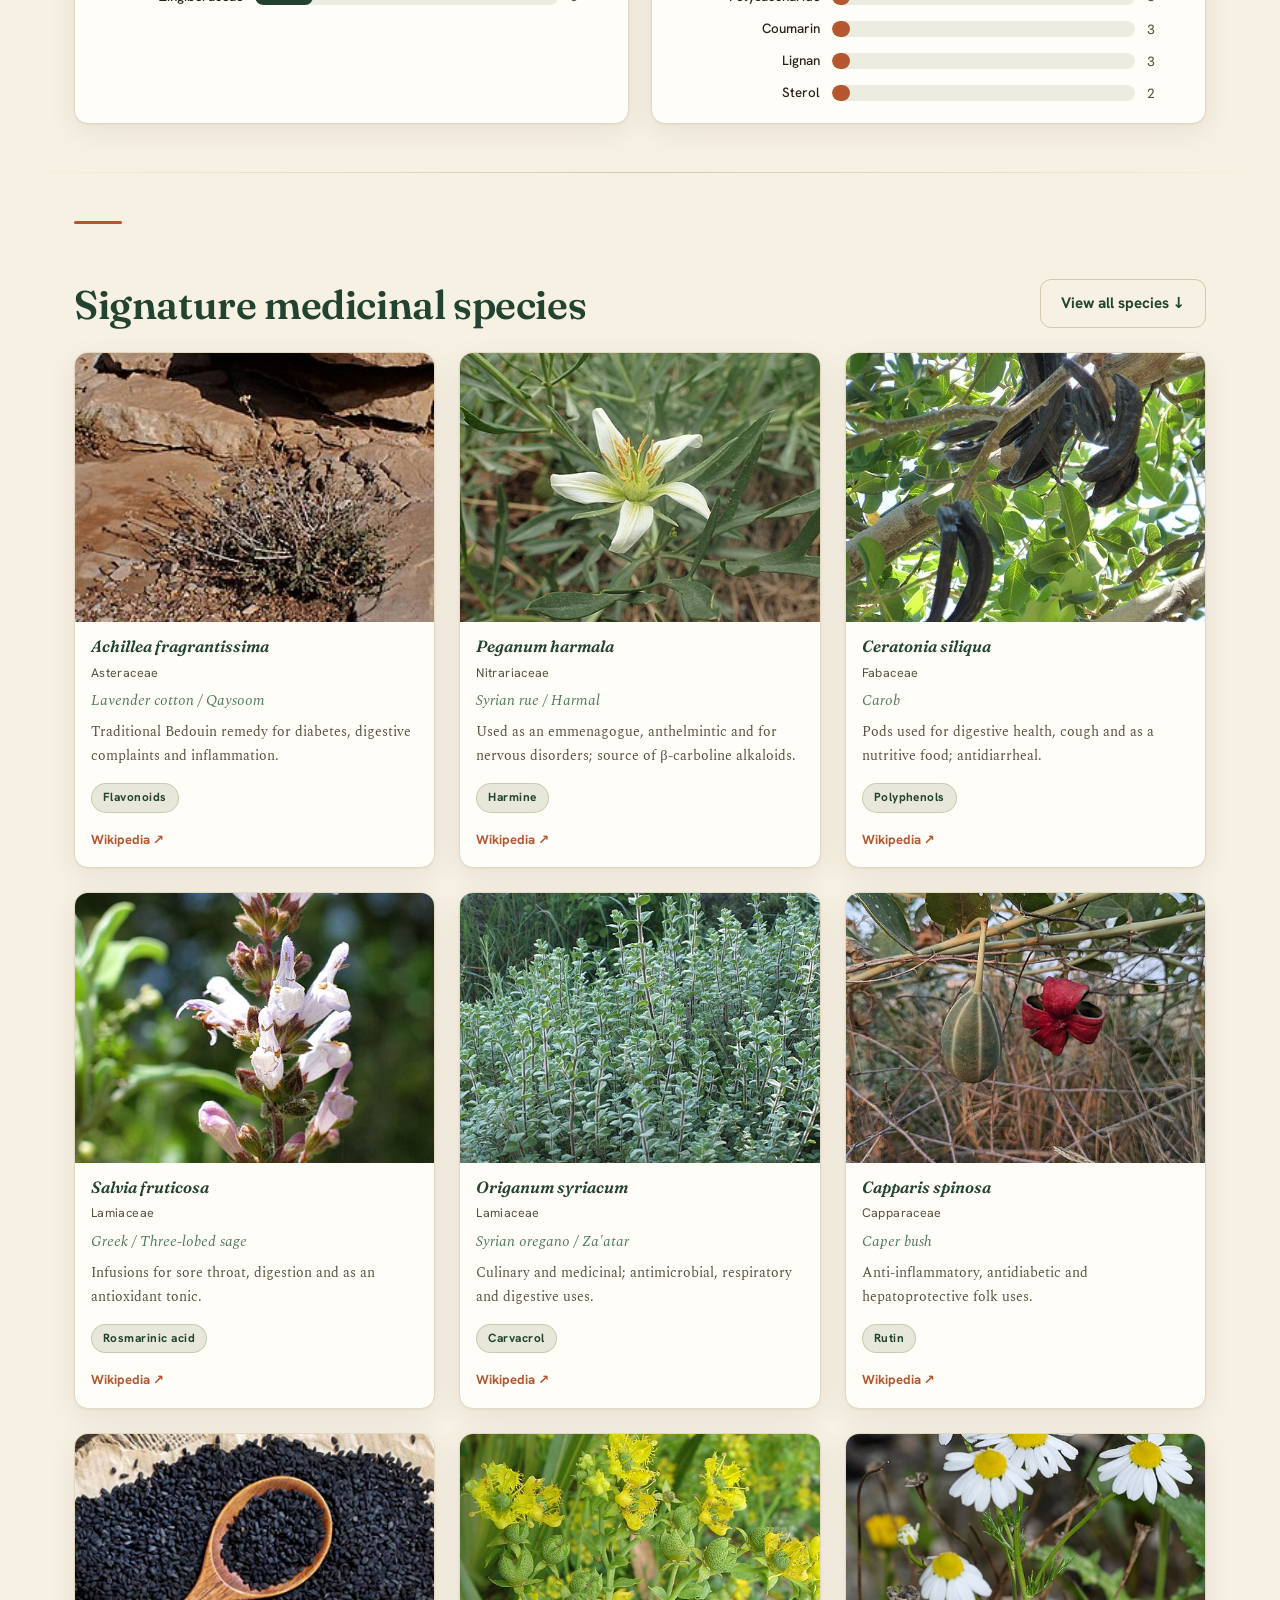
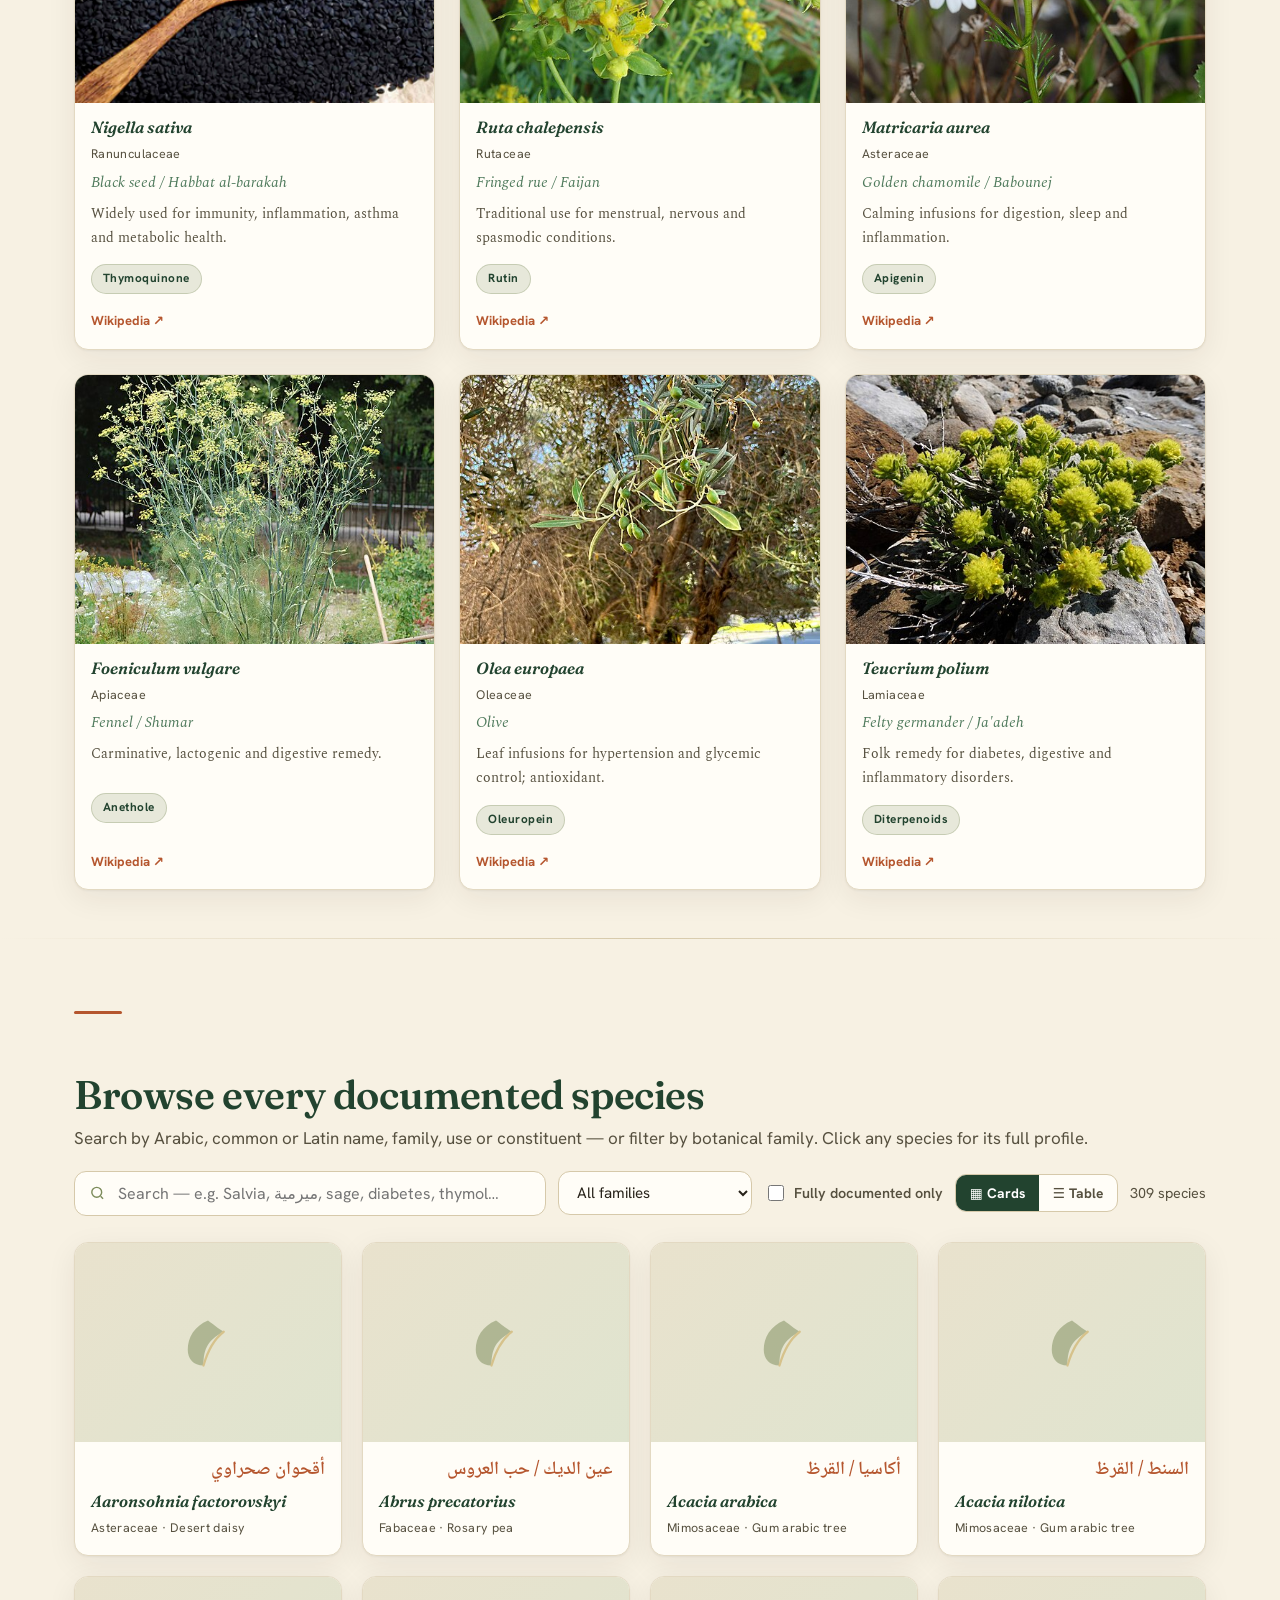
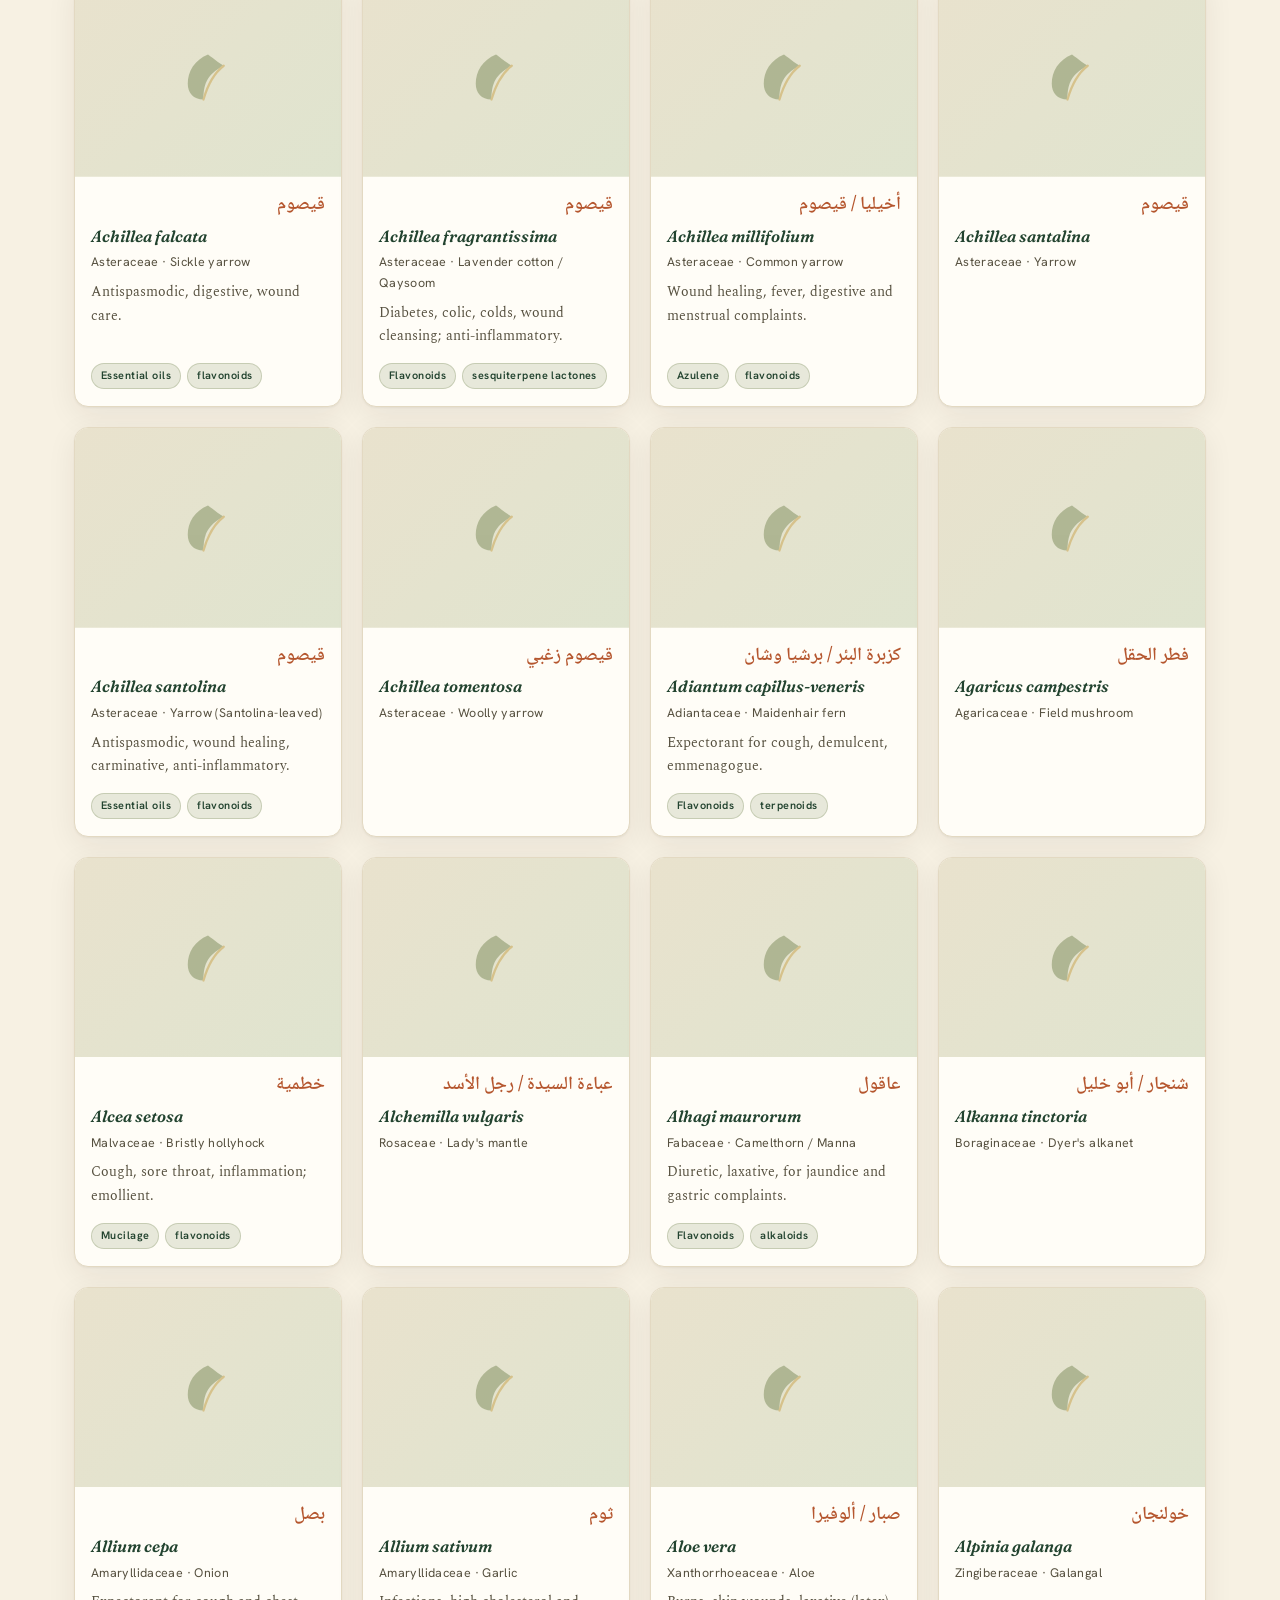
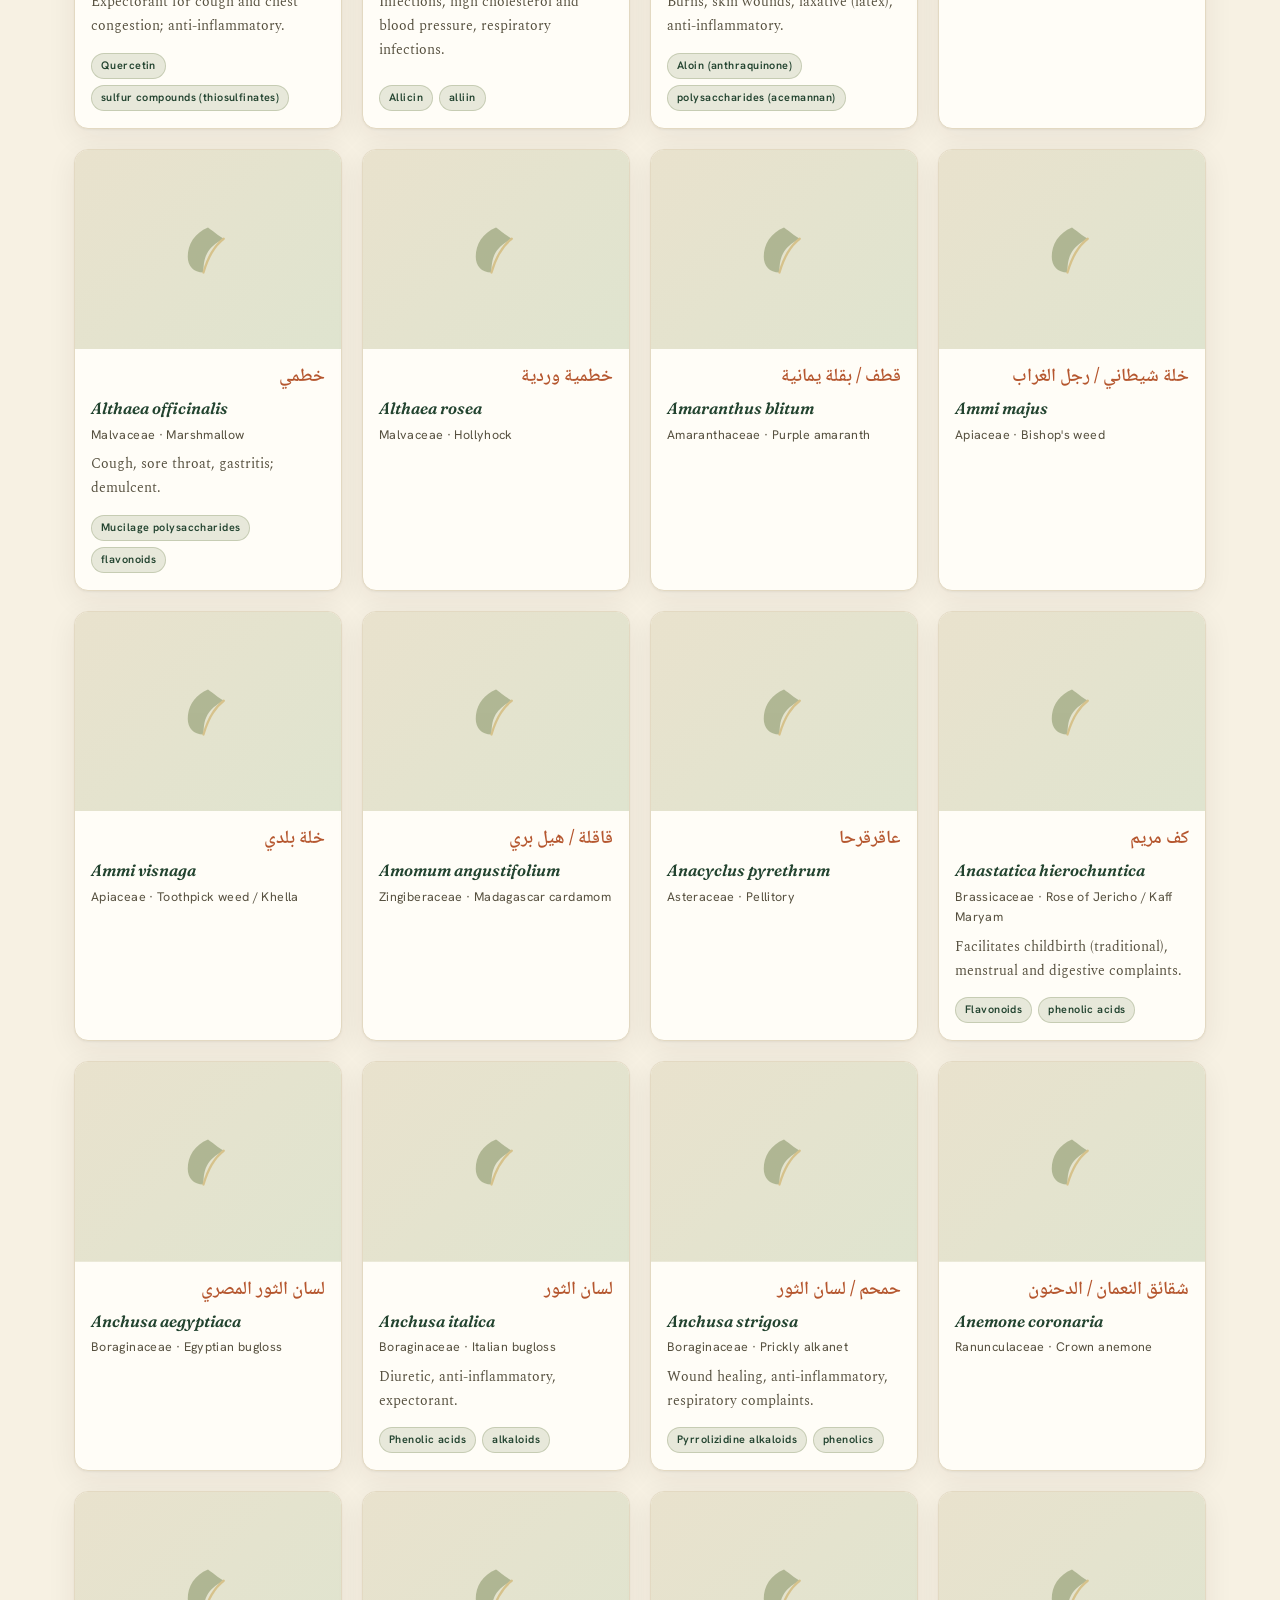
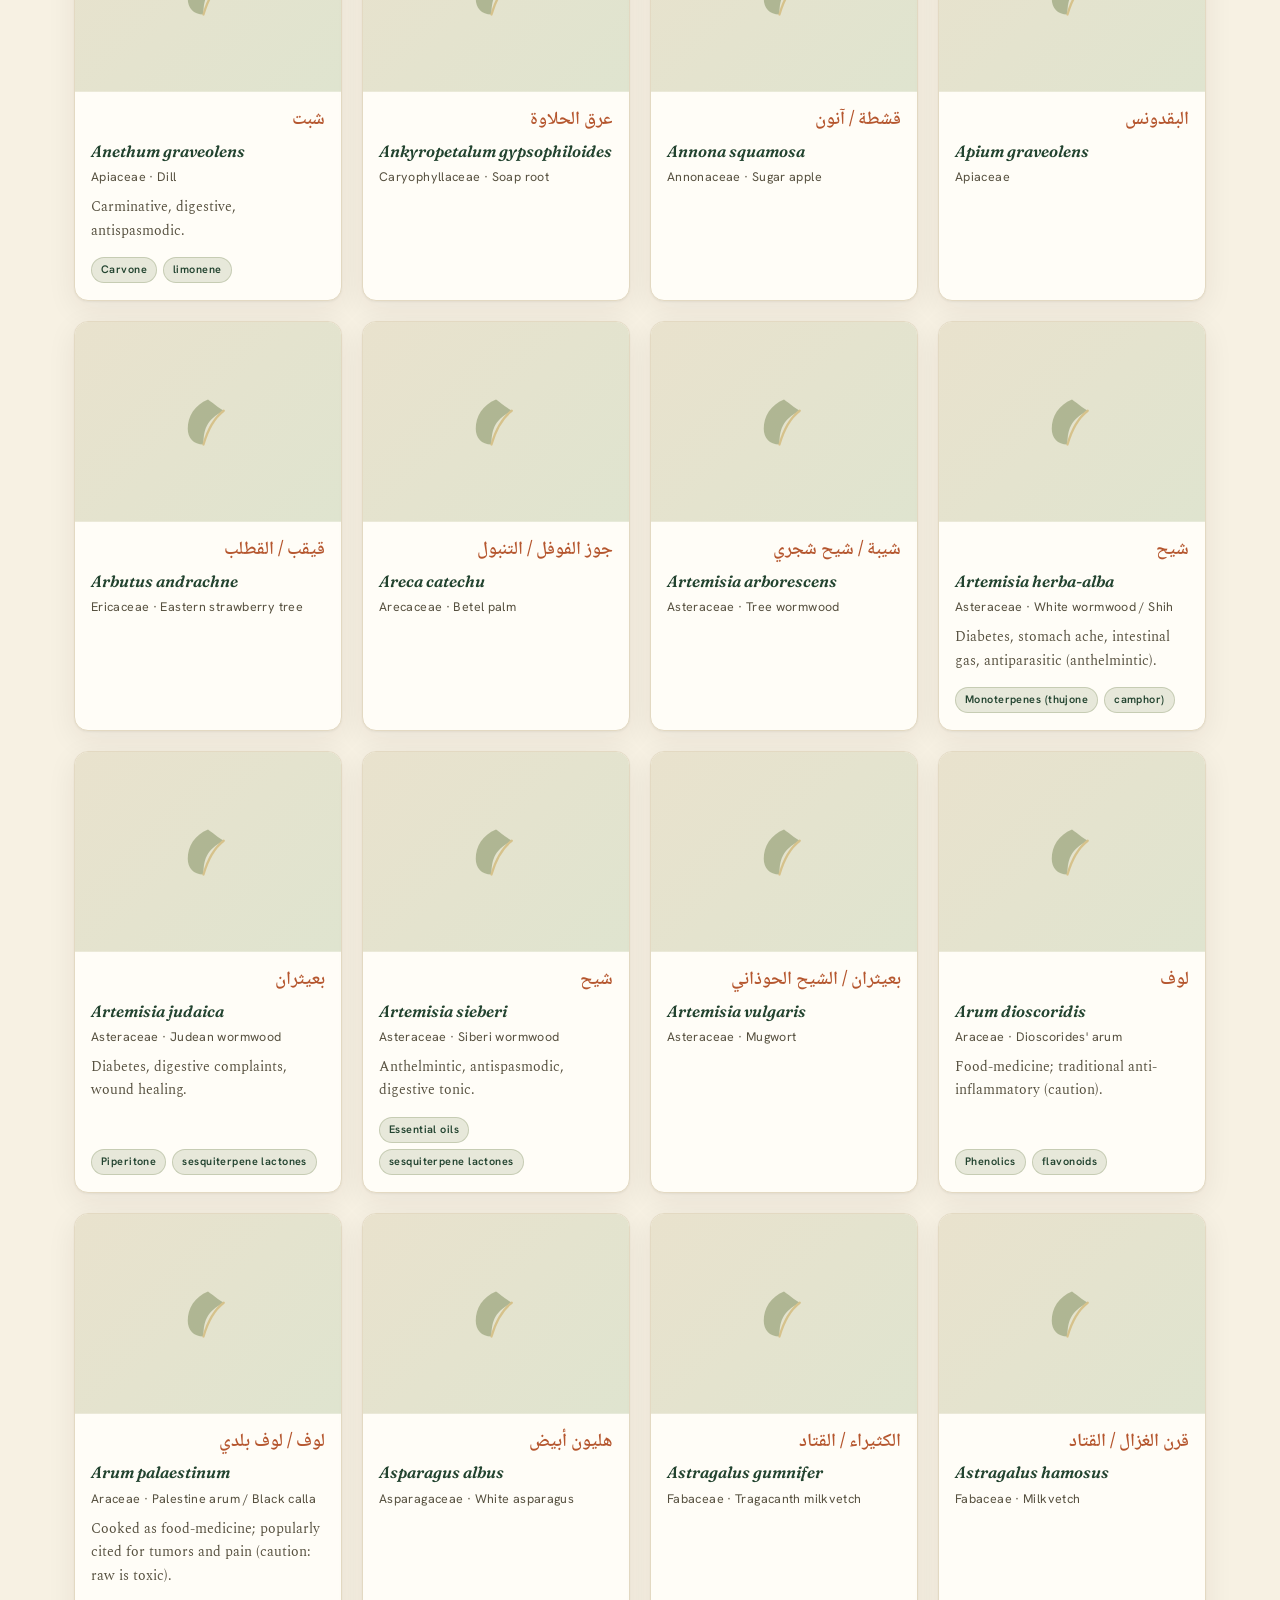
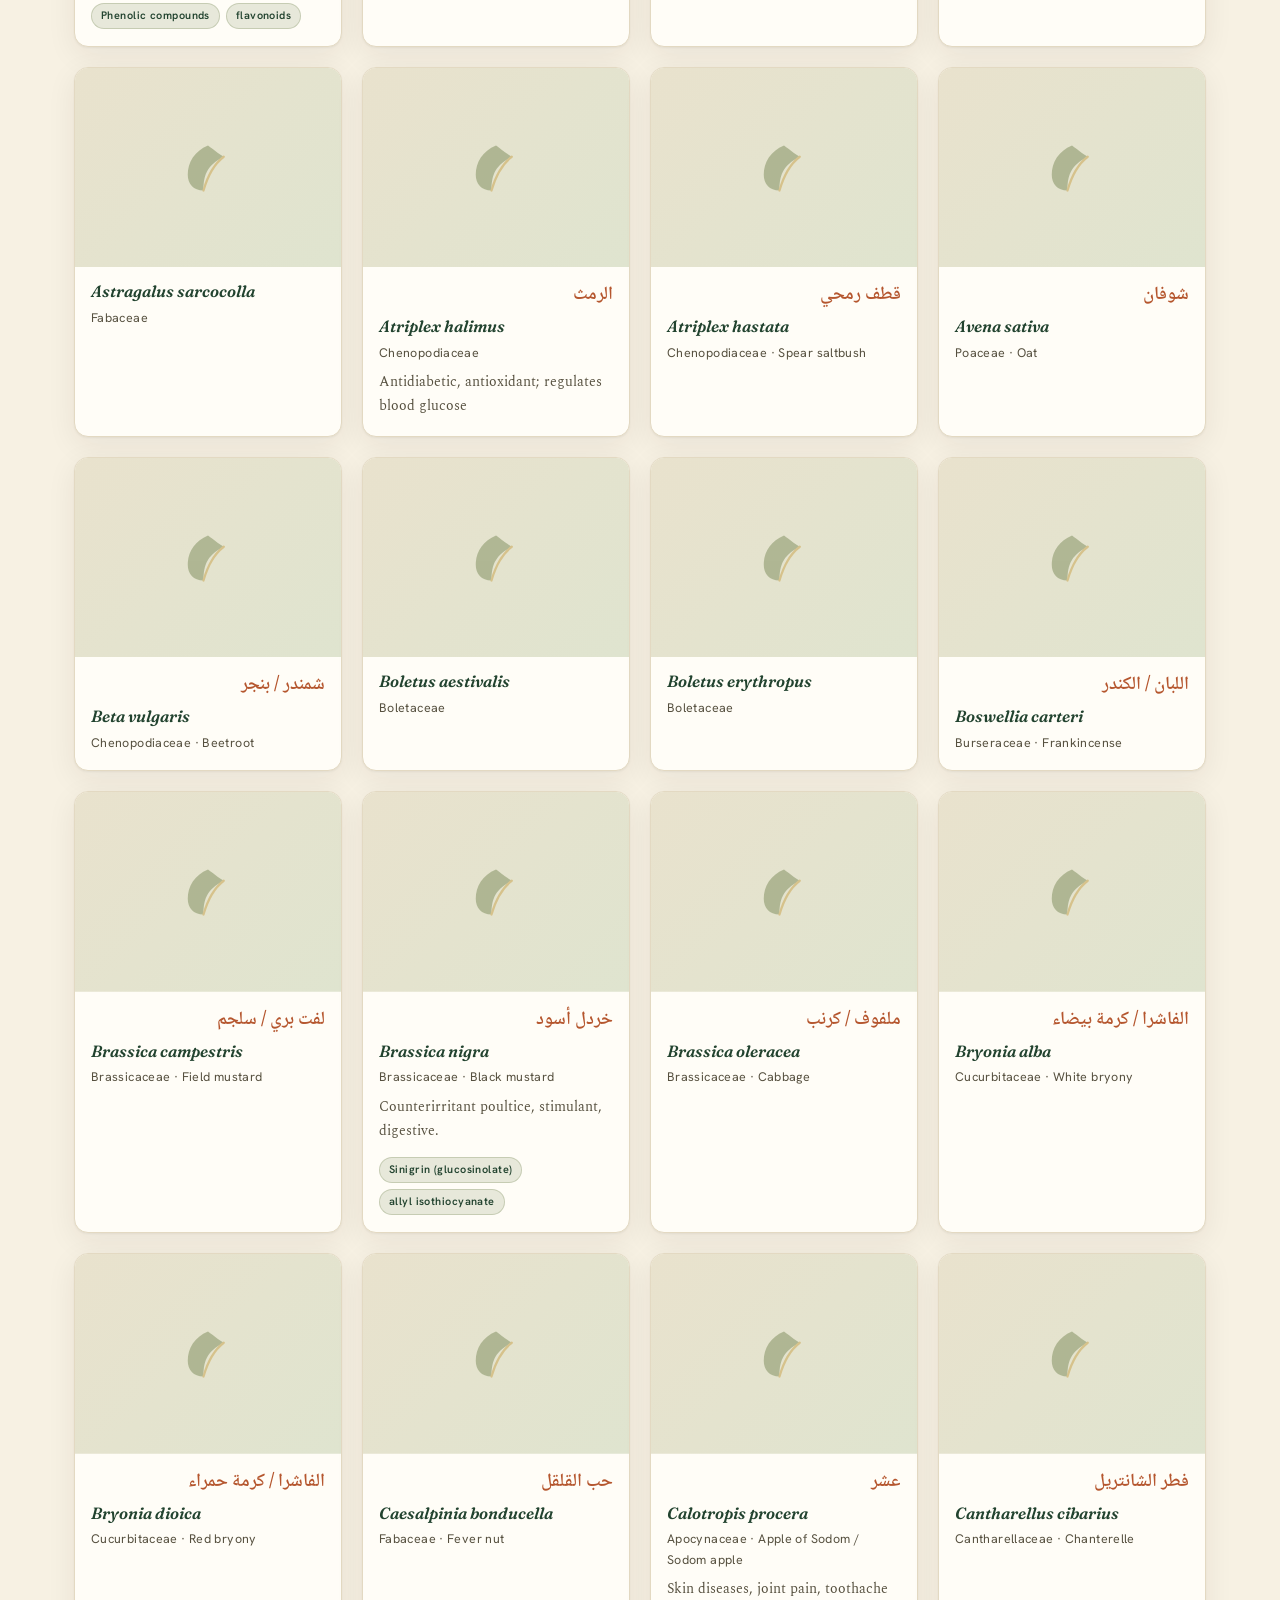
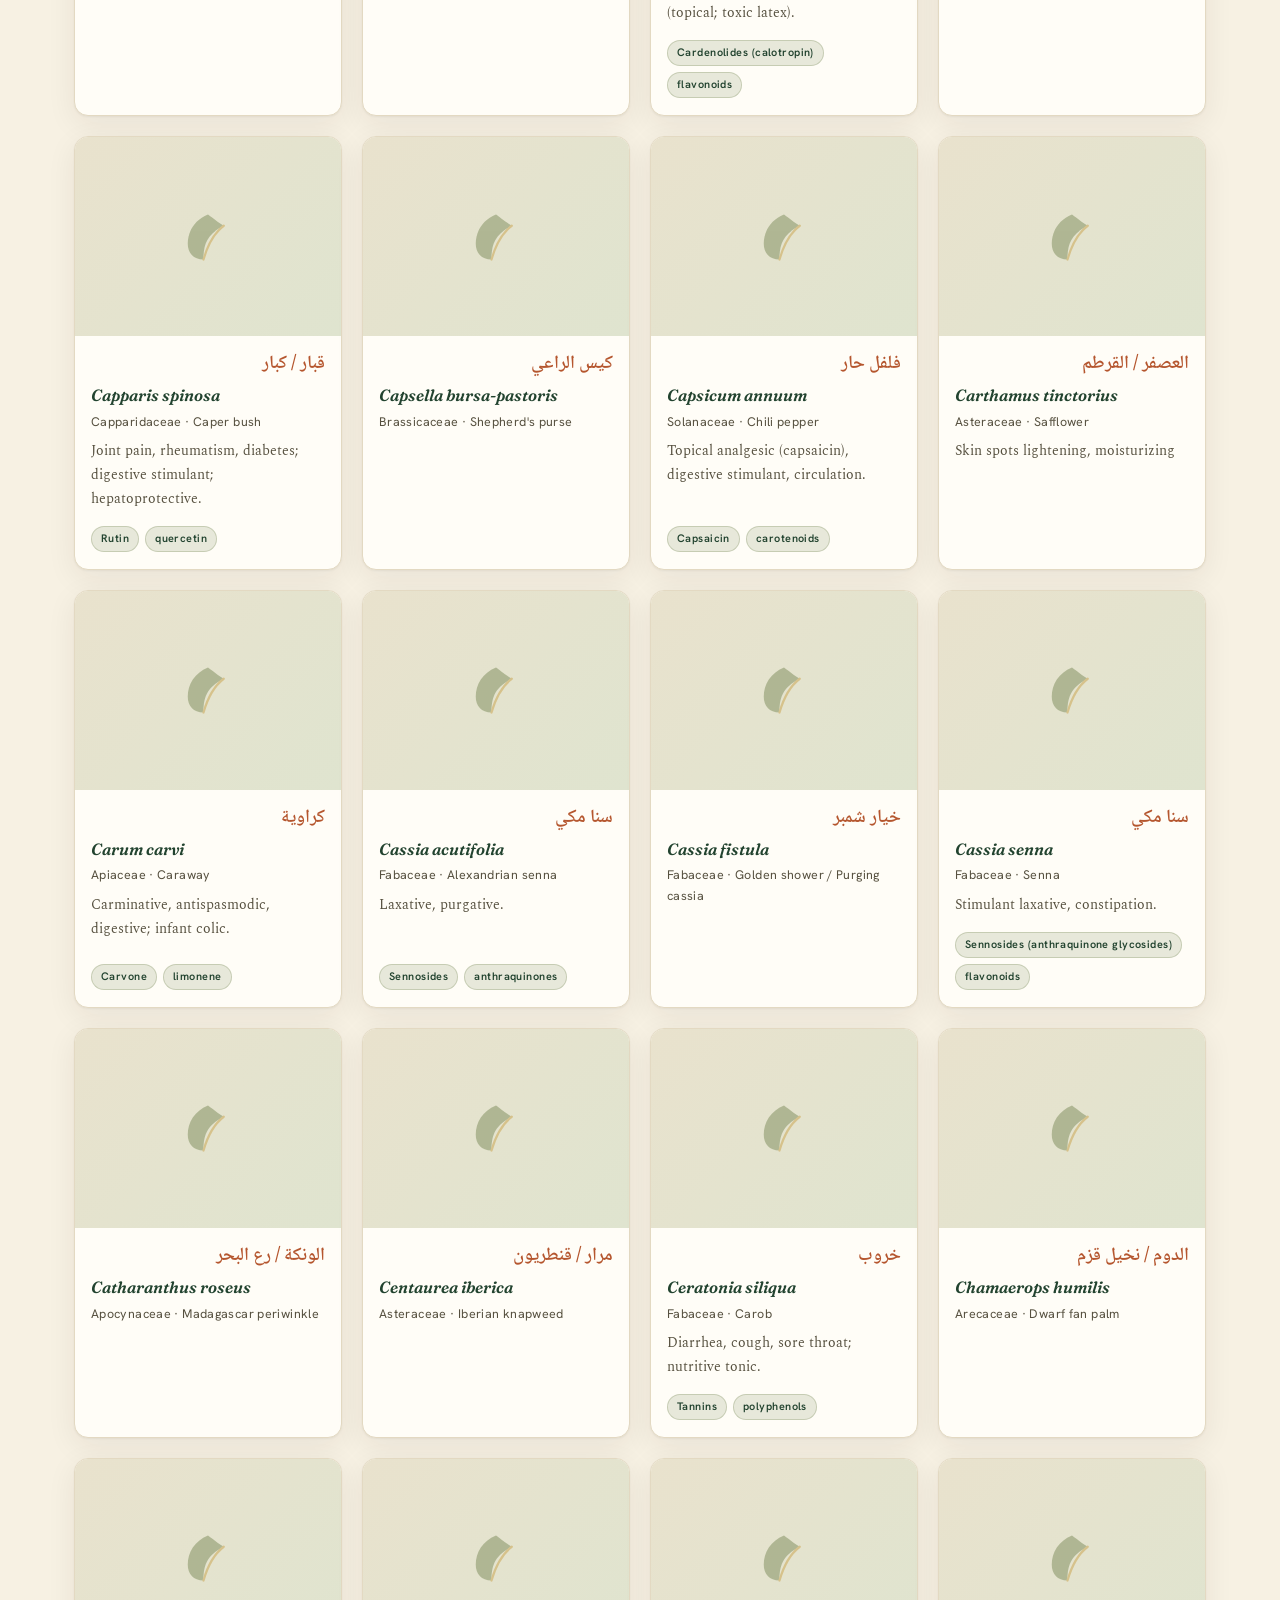
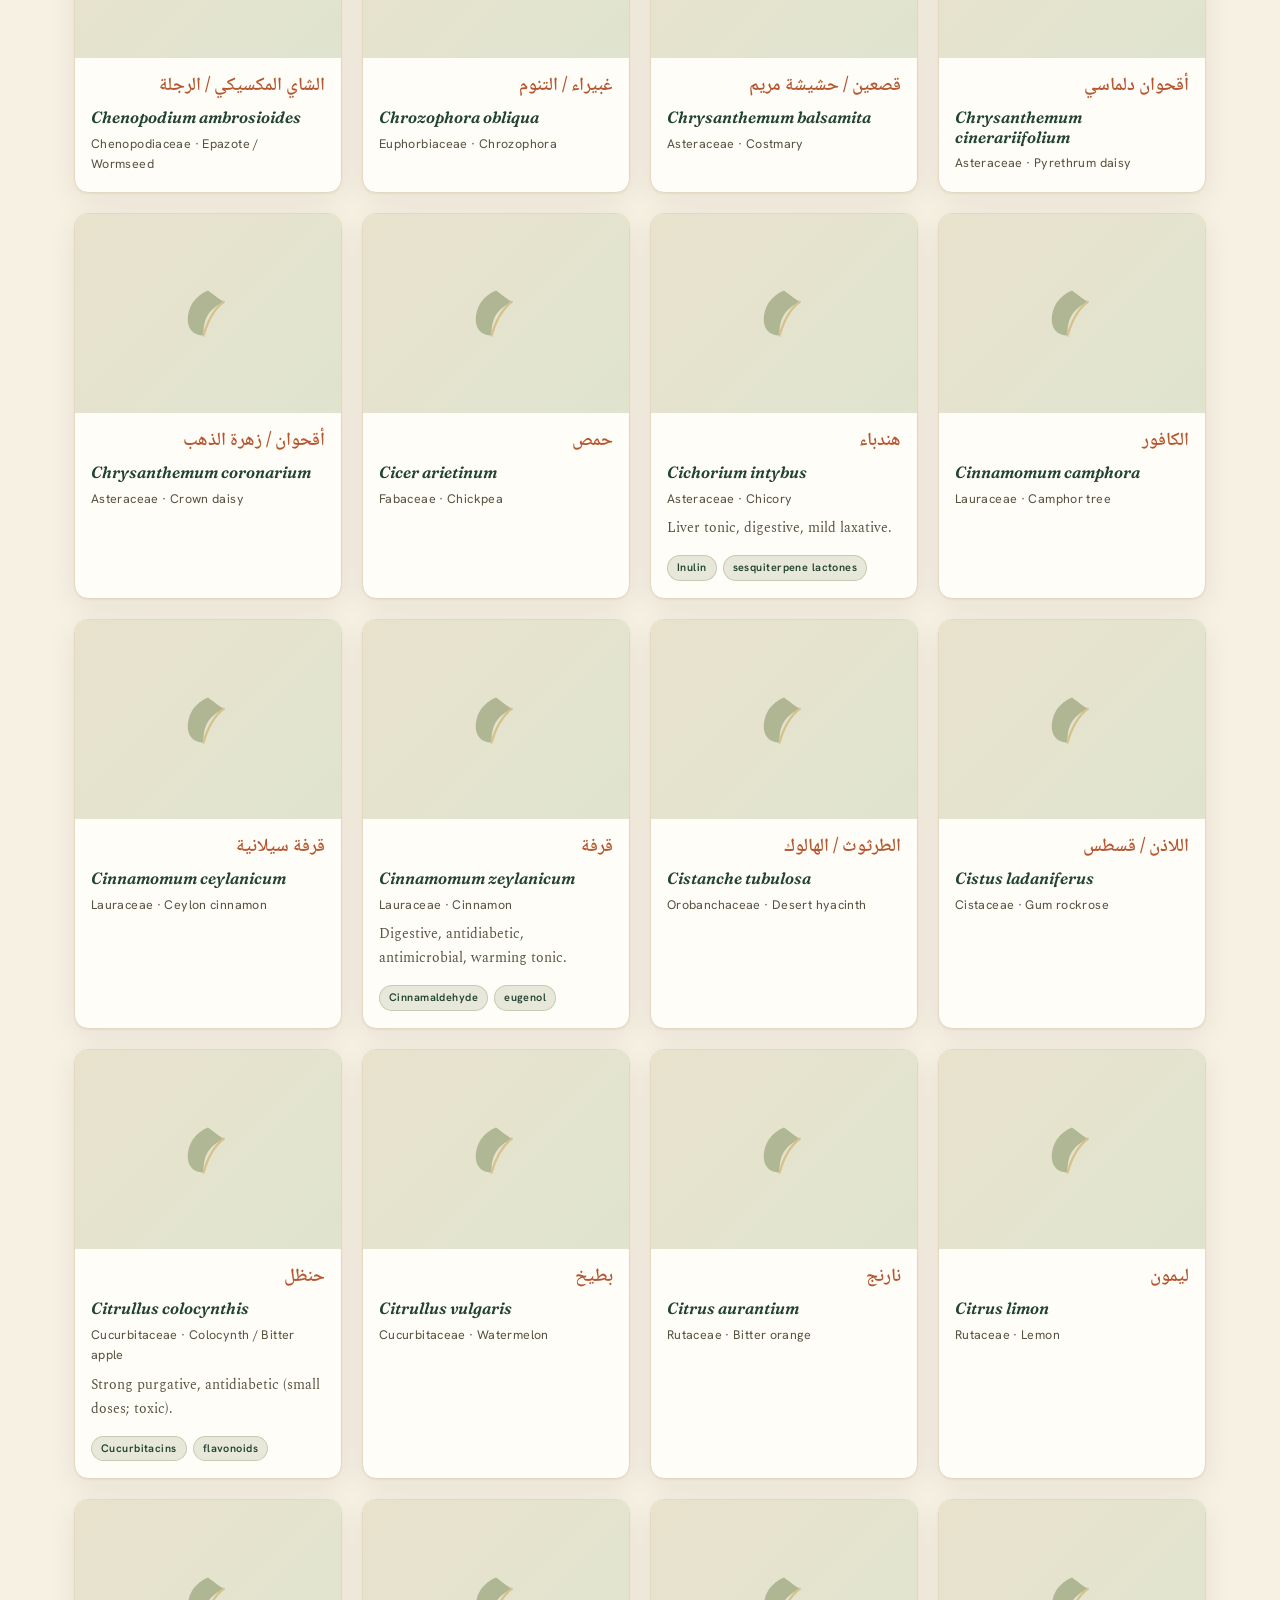
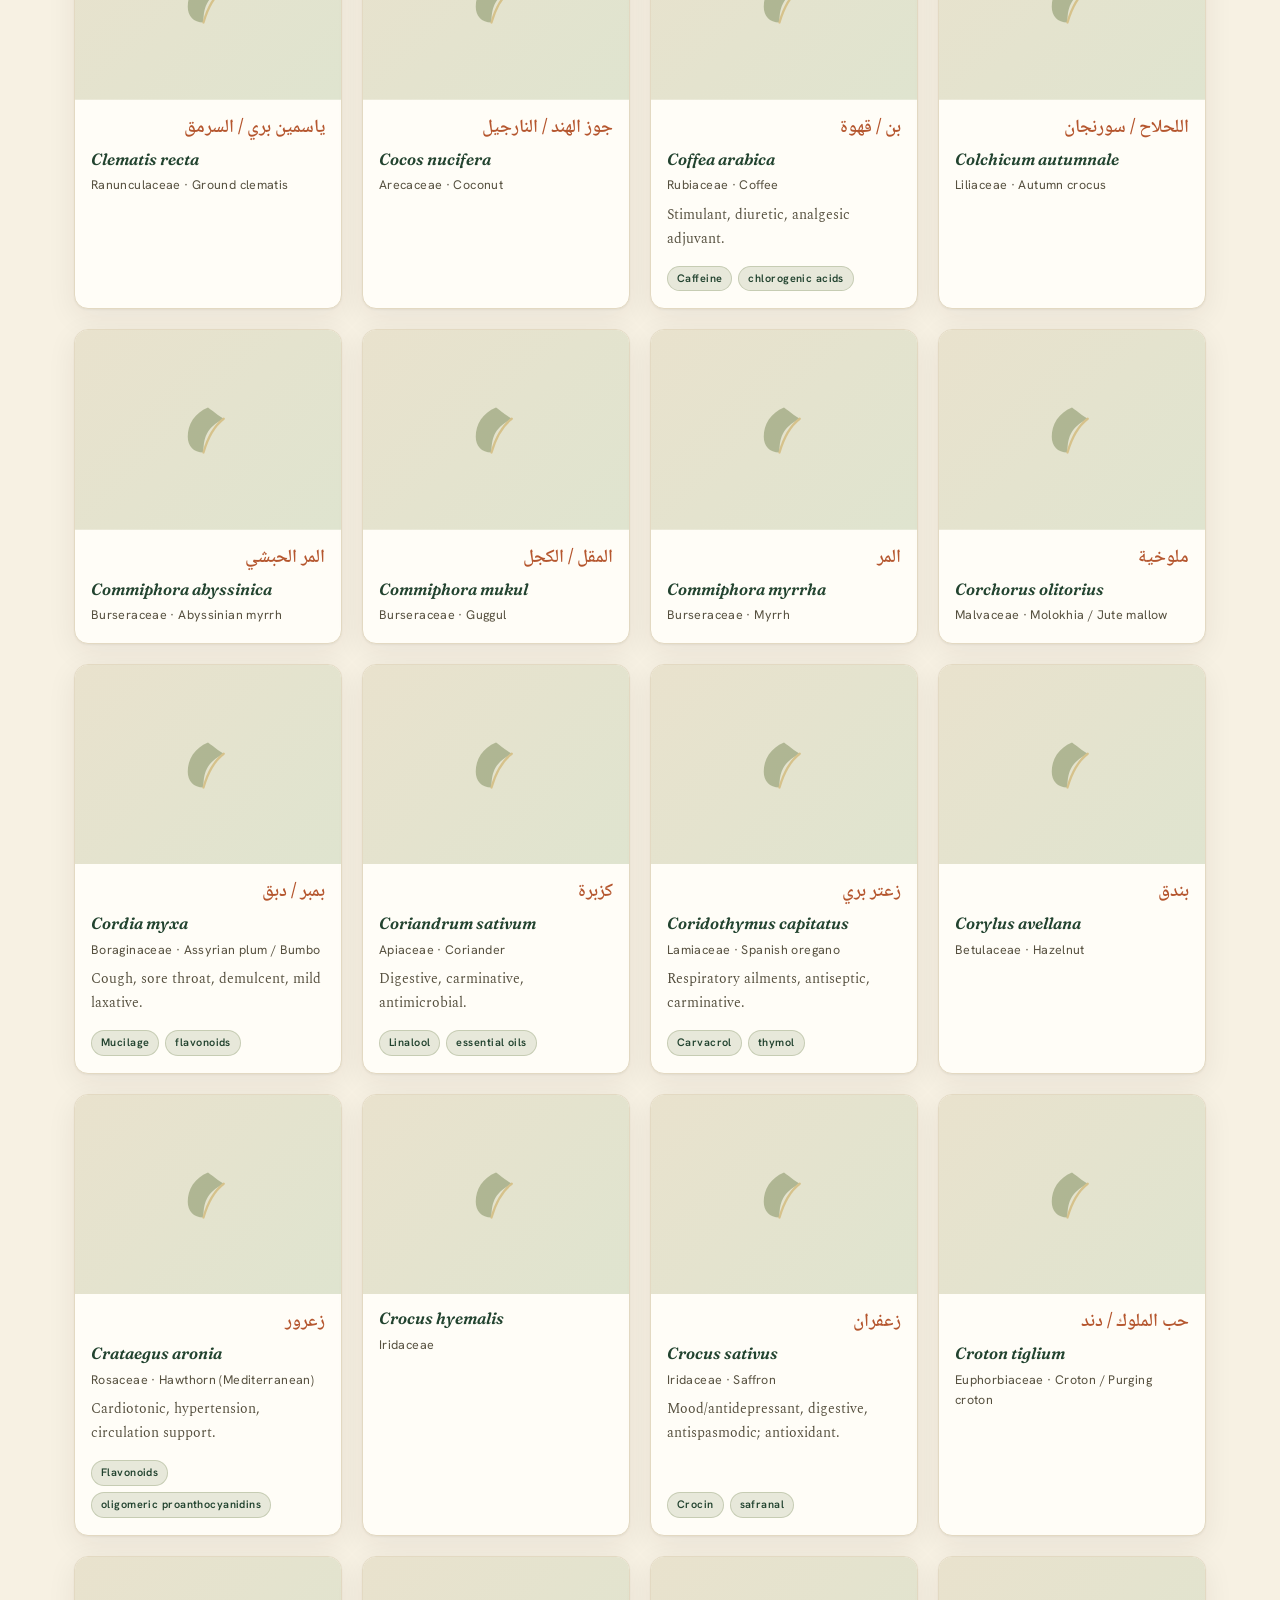
==== commit bbfdc6fc: "Remove Jordan-map hero illustration; use clean botanical backdrop Co-Authored-By: Claude Fable 5 <no" ====
--- a/index.html
+++ b/index.html
@@ -13,9 +13,22 @@
 <body>
 <div id="site-nav"></div>
 
-<!-- HERO : Jordan map with palms + medicinal herbs -->
+<!-- HERO -->
 <div class="hero hero-catalog">
-  <div class="wrap hero-grid">
+  <div class="hero-deco" aria-hidden="true">
+    <svg viewBox="0 0 1200 500" preserveAspectRatio="xMidYMid slice" style="width:100%;height:100%">
+      <g fill="none" stroke="#7c8b5a" stroke-width="1.4" opacity=".5">
+        <path d="M980 60c-60 40-90 110-90 200 0 70 30 120 90 150"/>
+        <path d="M980 60c40 30 60 90 60 170M980 110c20 40 24 90 18 150M980 160c-26 30-44 80-44 140"/>
+        <path d="M1080 40c-50 60-70 150-50 250"/>
+        <path d="M1080 40c30 40 36 110 24 180M1080 90c-18 50-22 120-8 190"/>
+      </g>
+      <g fill="#c9a24b" opacity=".4">
+        <circle cx="890" cy="410" r="4"/><circle cx="936" cy="360" r="3"/><circle cx="1030" cy="290" r="3.5"/>
+      </g>
+    </svg>
+  </div>
+  <div class="wrap">
     <div class="hero-copy reveal">
       <p class="eyebrow">النباتات الطبية في الأردن &middot; Living Atlas</p>
       <h1>The medicinal plants of <span style="color:var(--clay)">Jordan</span>.</h1>
@@ -25,92 +38,6 @@
         <a class="btn btn-ghost" href="study.html">See the cheminformatic study</a>
       </div>
       <div class="statline" id="catStats" style="margin-top:30px"></div>
-    </div>
-
-    <div class="hero-art reveal" aria-hidden="true">
-      <svg viewBox="0 -18 460 458" xmlns="http://www.w3.org/2000/svg" role="img">
-        <defs>
-          <linearGradient id="land" x1="0" y1="0" x2="0" y2="1">
-            <stop offset="0" stop-color="#3c6b45"/>
-            <stop offset="1" stop-color="#22432f"/>
-          </linearGradient>
-          <linearGradient id="frond" x1="0" y1="0" x2="1" y2="1">
-            <stop offset="0" stop-color="#4f7a5c"/>
-            <stop offset="1" stop-color="#2f6b4f"/>
-          </linearGradient>
-          <radialGradient id="sun" cx="0.5" cy="0.5" r="0.5">
-            <stop offset="0" stop-color="#e8c877"/>
-            <stop offset="1" stop-color="#c9a24b"/>
-          </radialGradient>
-          <filter id="soft" x="-20%" y="-20%" width="140%" height="140%">
-            <feDropShadow dx="0" dy="8" stdDeviation="10" flood-color="#22432f" flood-opacity="0.20"/>
-          </filter>
-        </defs>
-
-        <!-- sun -->
-        <circle cx="352" cy="96" r="46" fill="url(#sun)" opacity="0.9"/>
-        <circle cx="352" cy="96" r="46" fill="none" stroke="#c9a24b" stroke-width="1.5" opacity="0.5"/>
-
-        <!-- gentle ground arc -->
-        <path d="M40,398 Q230,360 424,398" fill="none" stroke="#c9a24b" stroke-width="1.4" opacity="0.5"/>
-        <g fill="#c9a24b" opacity="0.55">
-          <circle cx="70" cy="392" r="3"/><circle cx="392" cy="390" r="3"/><circle cx="300" cy="378" r="2.4"/>
-        </g>
-
-        <!-- Jordan silhouette -->
-        <g filter="url(#soft)">
-          <path d="M120,150 L175,120 L250,120 L305,150 L250,160 L288,182 L150,352 L140,380 L126,352 L142,300 L112,258 L130,236 L106,198 Z"
-                fill="url(#land)" stroke="#1b3526" stroke-width="2" stroke-linejoin="round"/>
-          <!-- topographic hint lines -->
-          <g fill="none" stroke="#7c8b5a" stroke-width="1.1" opacity="0.35">
-            <path d="M150,300 Q190,285 235,250"/>
-            <path d="M150,330 Q185,320 215,300"/>
-            <path d="M135,255 Q160,250 185,238"/>
-          </g>
-          <!-- capital marker (Amman) -->
-          <circle cx="158" cy="205" r="4.5" fill="#c9a24b" stroke="#fffdf7" stroke-width="1.4"/>
-        </g>
-
-        <!-- medicinal herb sprig growing from the land (za'atar / sage motif) -->
-        <g transform="translate(150,122)" stroke="#2f6b4f" stroke-width="2.4" fill="#4f7a5c" stroke-linecap="round">
-          <path d="M0,4 C0,-14 0,-26 0,-40" fill="none"/>
-          <path d="M0,-10 C-9,-14 -15,-22 -16,-30 C-8,-28 -2,-22 0,-14 Z"/>
-          <path d="M0,-18 C9,-22 15,-30 16,-38 C8,-36 2,-30 0,-22 Z"/>
-          <path d="M0,-30 C-7,-33 -12,-40 -12,-47 C-6,-45 -1,-39 0,-33 Z"/>
-          <circle cx="0" cy="-42" r="3" fill="#c9a24b" stroke="none"/>
-        </g>
-
-        <!-- PALM TREE 1 (rising out of northern Jordan) -->
-        <g transform="translate(196,124) scale(1.05)">
-          <path d="M-4,0 C-3,-26 -3,-46 -2,-66 L4,-66 C5,-46 5,-26 4,0 Z" fill="#8a5a33"/>
-          <g stroke="#7a4d2b" stroke-width="1" opacity="0.6">
-            <path d="M-3,-14 L3,-14 M-3,-30 L4,-30 M-3,-46 L4,-46"/>
-          </g>
-          <g fill="url(#frond)" stroke="#22432f" stroke-width="0.8">
-            <path d="M0,-66 C-14,-78 -34,-82 -54,-78 C-36,-84 -14,-82 0,-70 Z"/>
-            <path d="M0,-66 C14,-78 34,-82 54,-78 C36,-84 14,-82 0,-70 Z"/>
-            <path d="M0,-66 C-12,-84 -24,-100 -26,-118 C-14,-104 -6,-86 0,-70 Z"/>
-            <path d="M0,-66 C12,-84 24,-100 26,-118 C14,-104 6,-86 0,-70 Z"/>
-            <path d="M0,-66 C-22,-74 -44,-74 -60,-64 C-42,-78 -18,-80 0,-70 Z"/>
-            <path d="M0,-66 C22,-74 44,-74 60,-64 C42,-78 18,-80 0,-70 Z"/>
-            <path d="M0,-68 C-4,-88 -6,-110 -2,-128 C2,-108 4,-86 0,-70 Z"/>
-          </g>
-          <g fill="#c9a24b"><circle cx="-4" cy="-62" r="2.4"/><circle cx="4" cy="-60" r="2.4"/><circle cx="0" cy="-64" r="2.4"/></g>
-        </g>
-
-        <!-- PALM TREE 2 (smaller, behind) -->
-        <g transform="translate(232,132) scale(0.8)" opacity="0.92">
-          <path d="M-4,0 C-3,-24 -3,-42 -2,-60 L4,-60 C5,-42 5,-24 4,0 Z" fill="#9c6a3f"/>
-          <g fill="url(#frond)" stroke="#22432f" stroke-width="0.8">
-            <path d="M0,-60 C-14,-72 -32,-76 -50,-72 C-34,-78 -14,-76 0,-64 Z"/>
-            <path d="M0,-60 C14,-72 32,-76 50,-72 C34,-78 14,-76 0,-64 Z"/>
-            <path d="M0,-60 C-10,-78 -20,-94 -22,-110 C-12,-96 -5,-80 0,-64 Z"/>
-            <path d="M0,-60 C10,-78 20,-94 22,-110 C12,-96 5,-80 0,-64 Z"/>
-            <path d="M0,-62 C-3,-82 -4,-102 -1,-118 C2,-100 3,-80 0,-64 Z"/>
-          </g>
-          <g fill="#c9a24b"><circle cx="-3" cy="-56" r="2.2"/><circle cx="3" cy="-55" r="2.2"/></g>
-        </g>
-      </svg>
     </div>
   </div>
 </div>
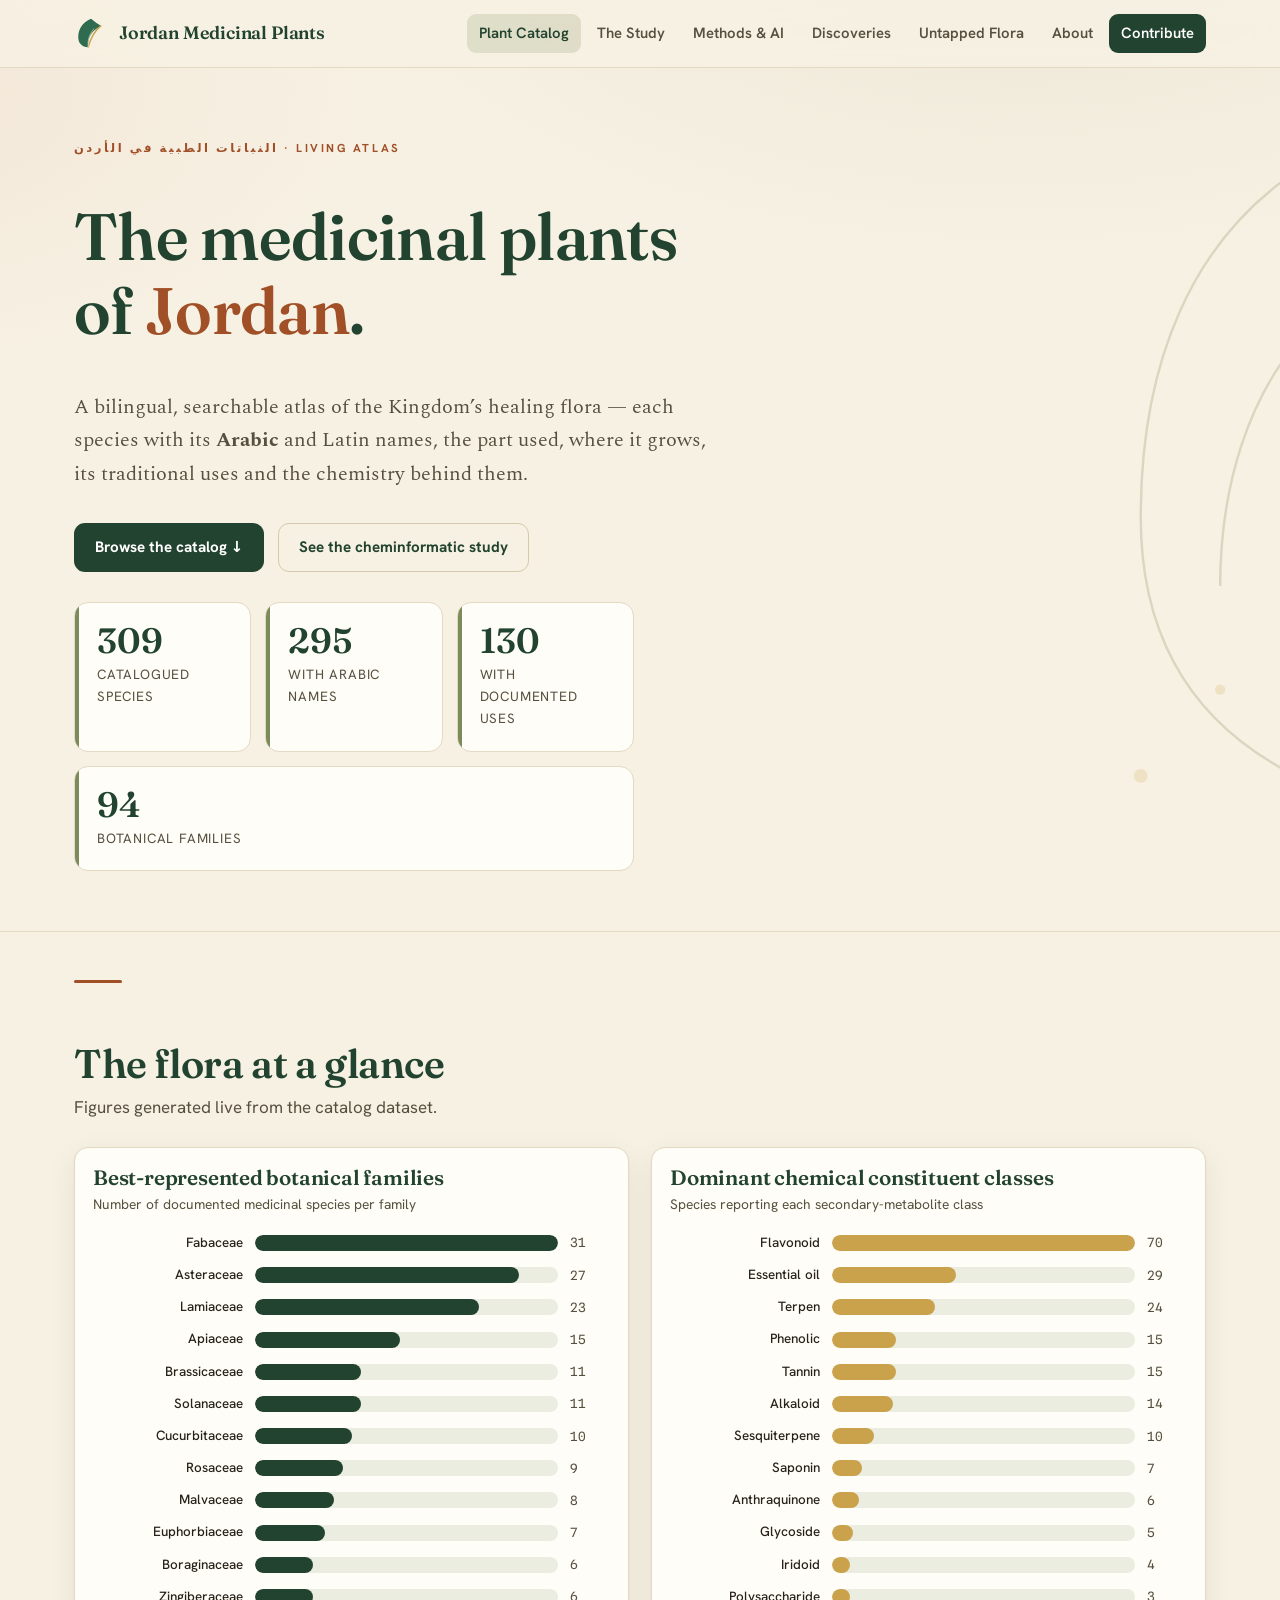
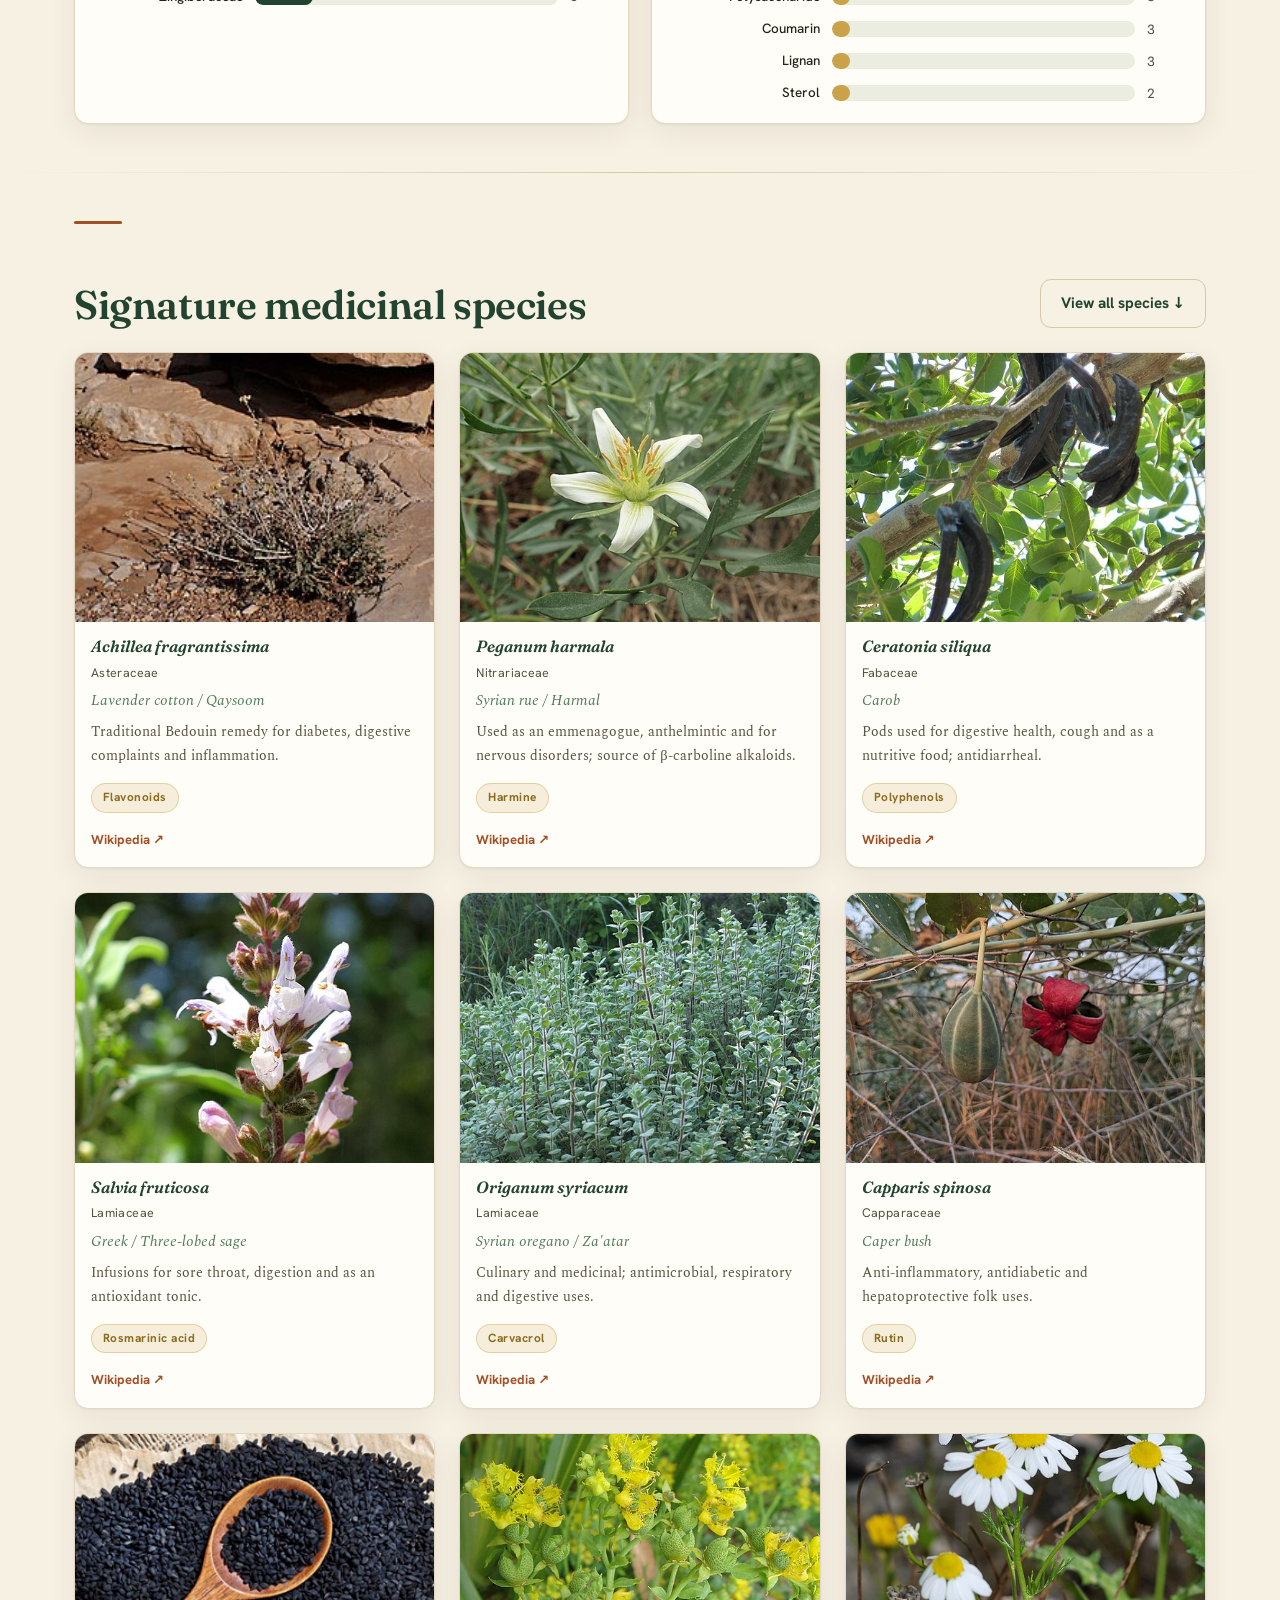
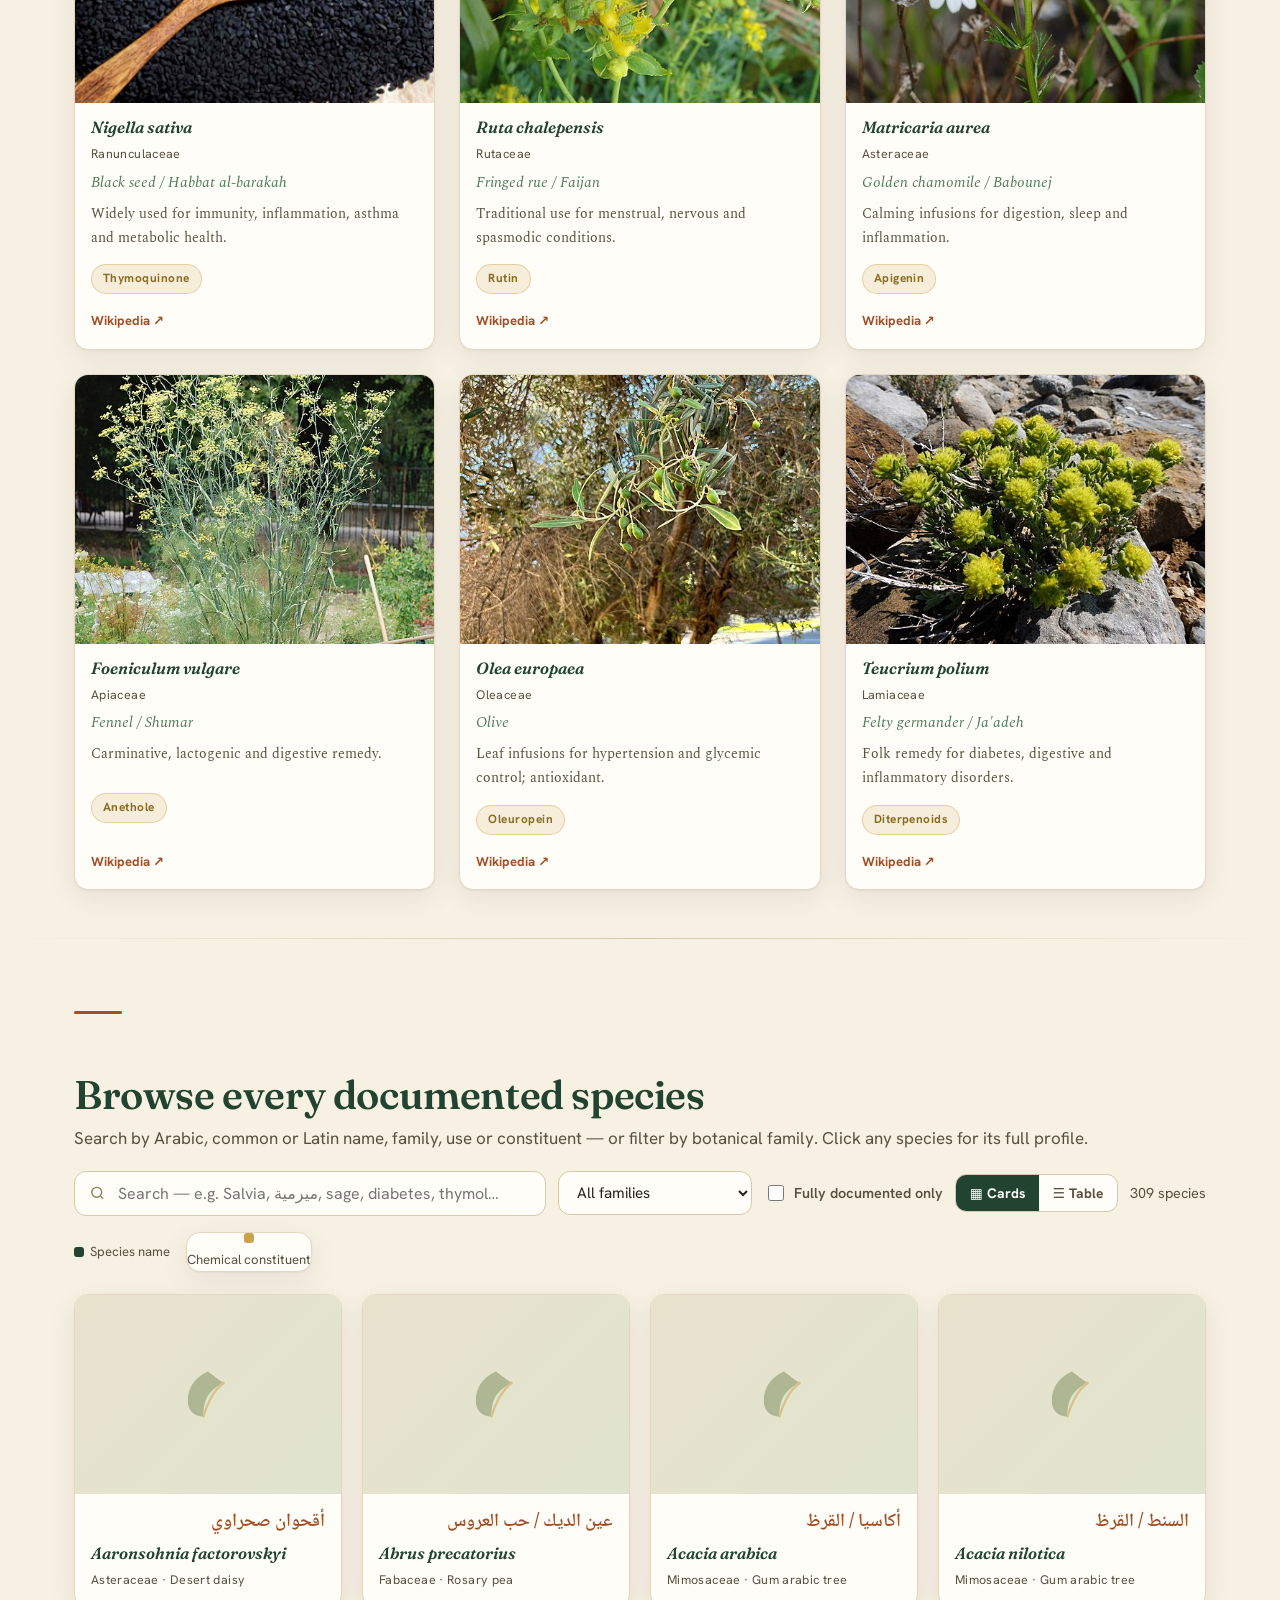
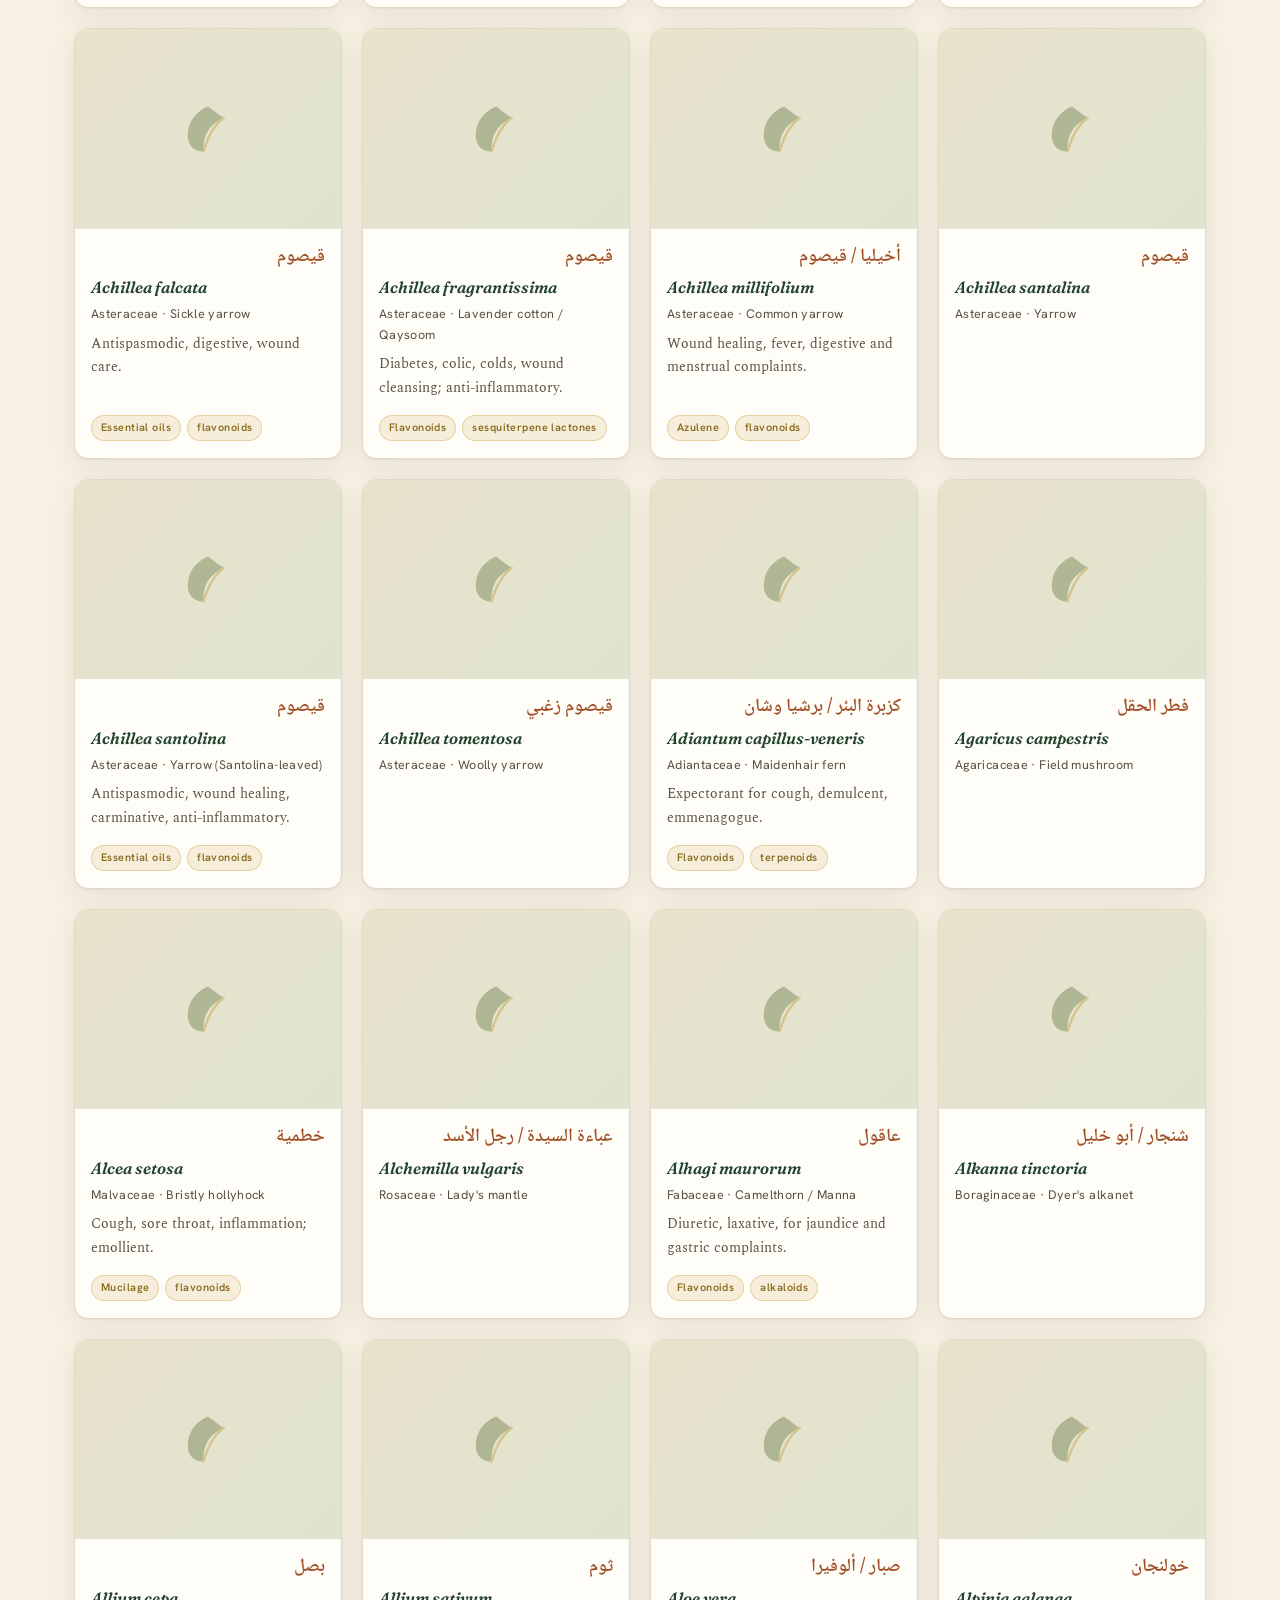
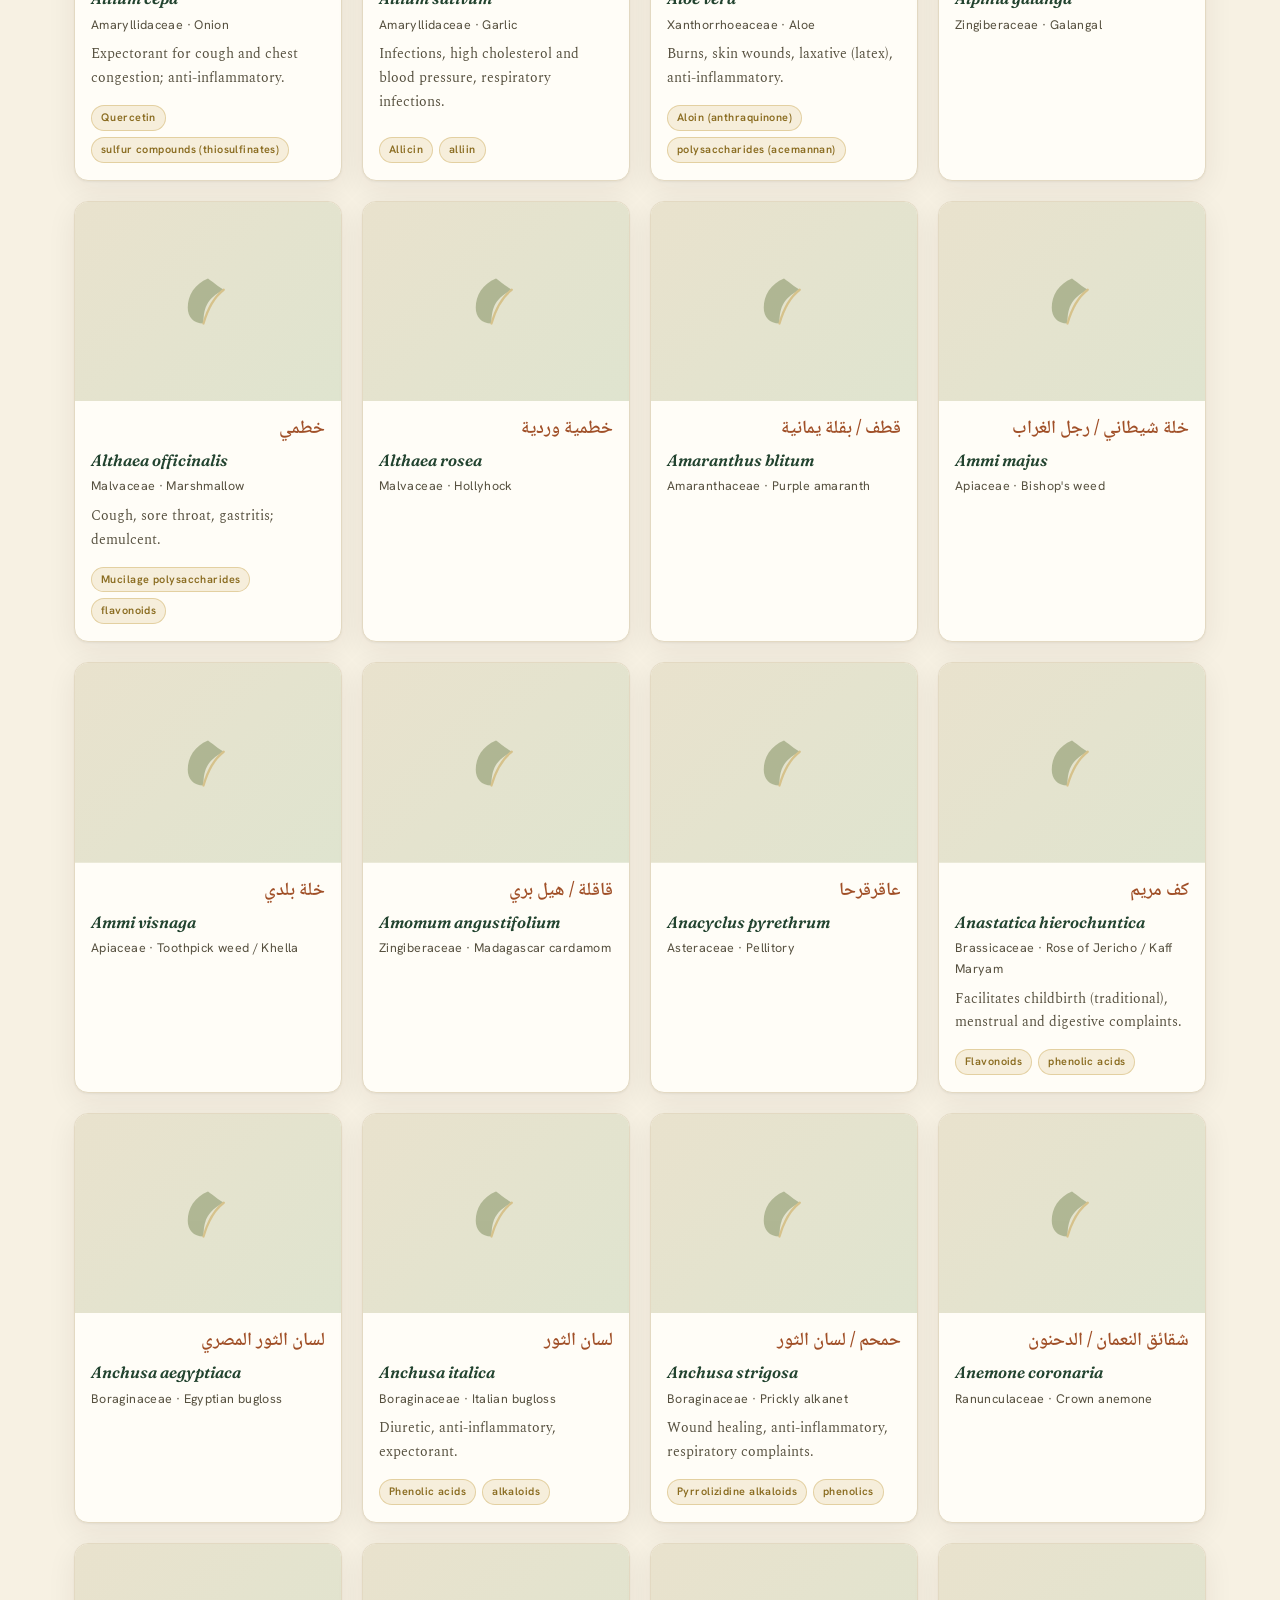
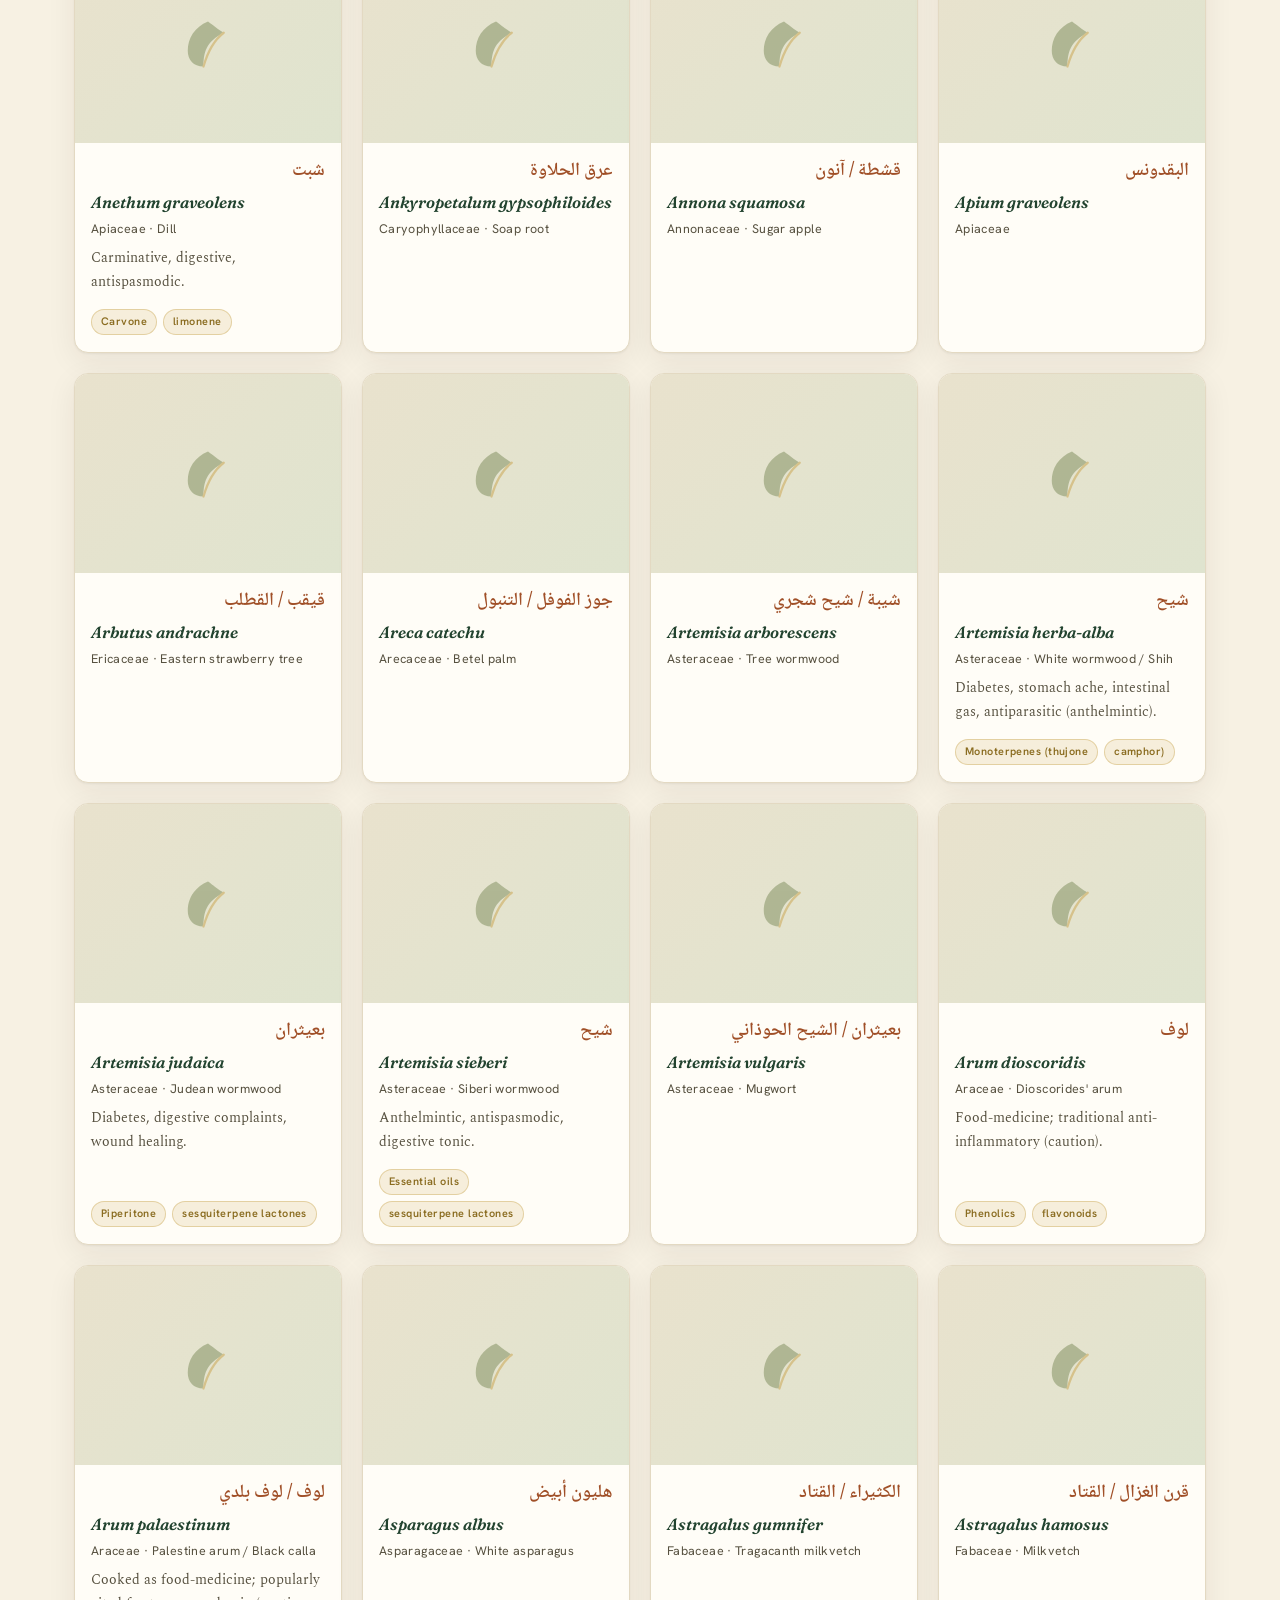
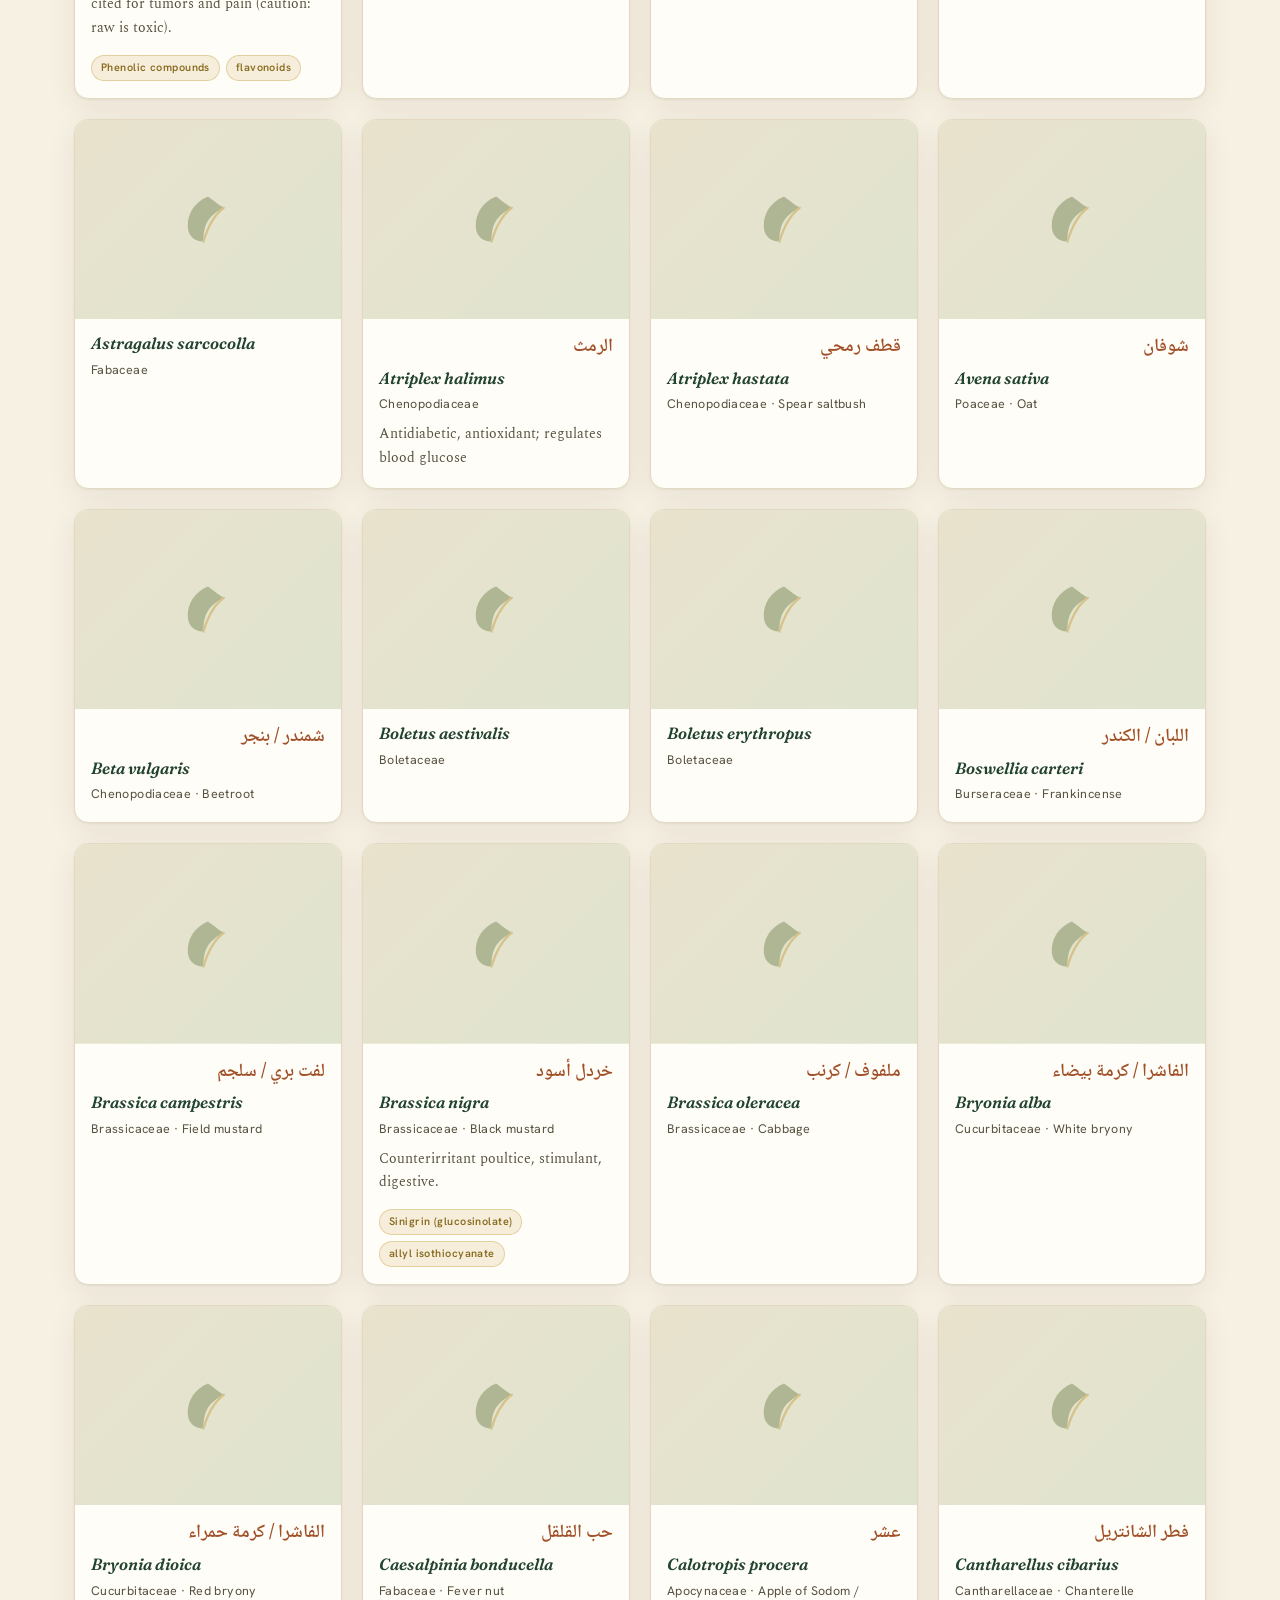
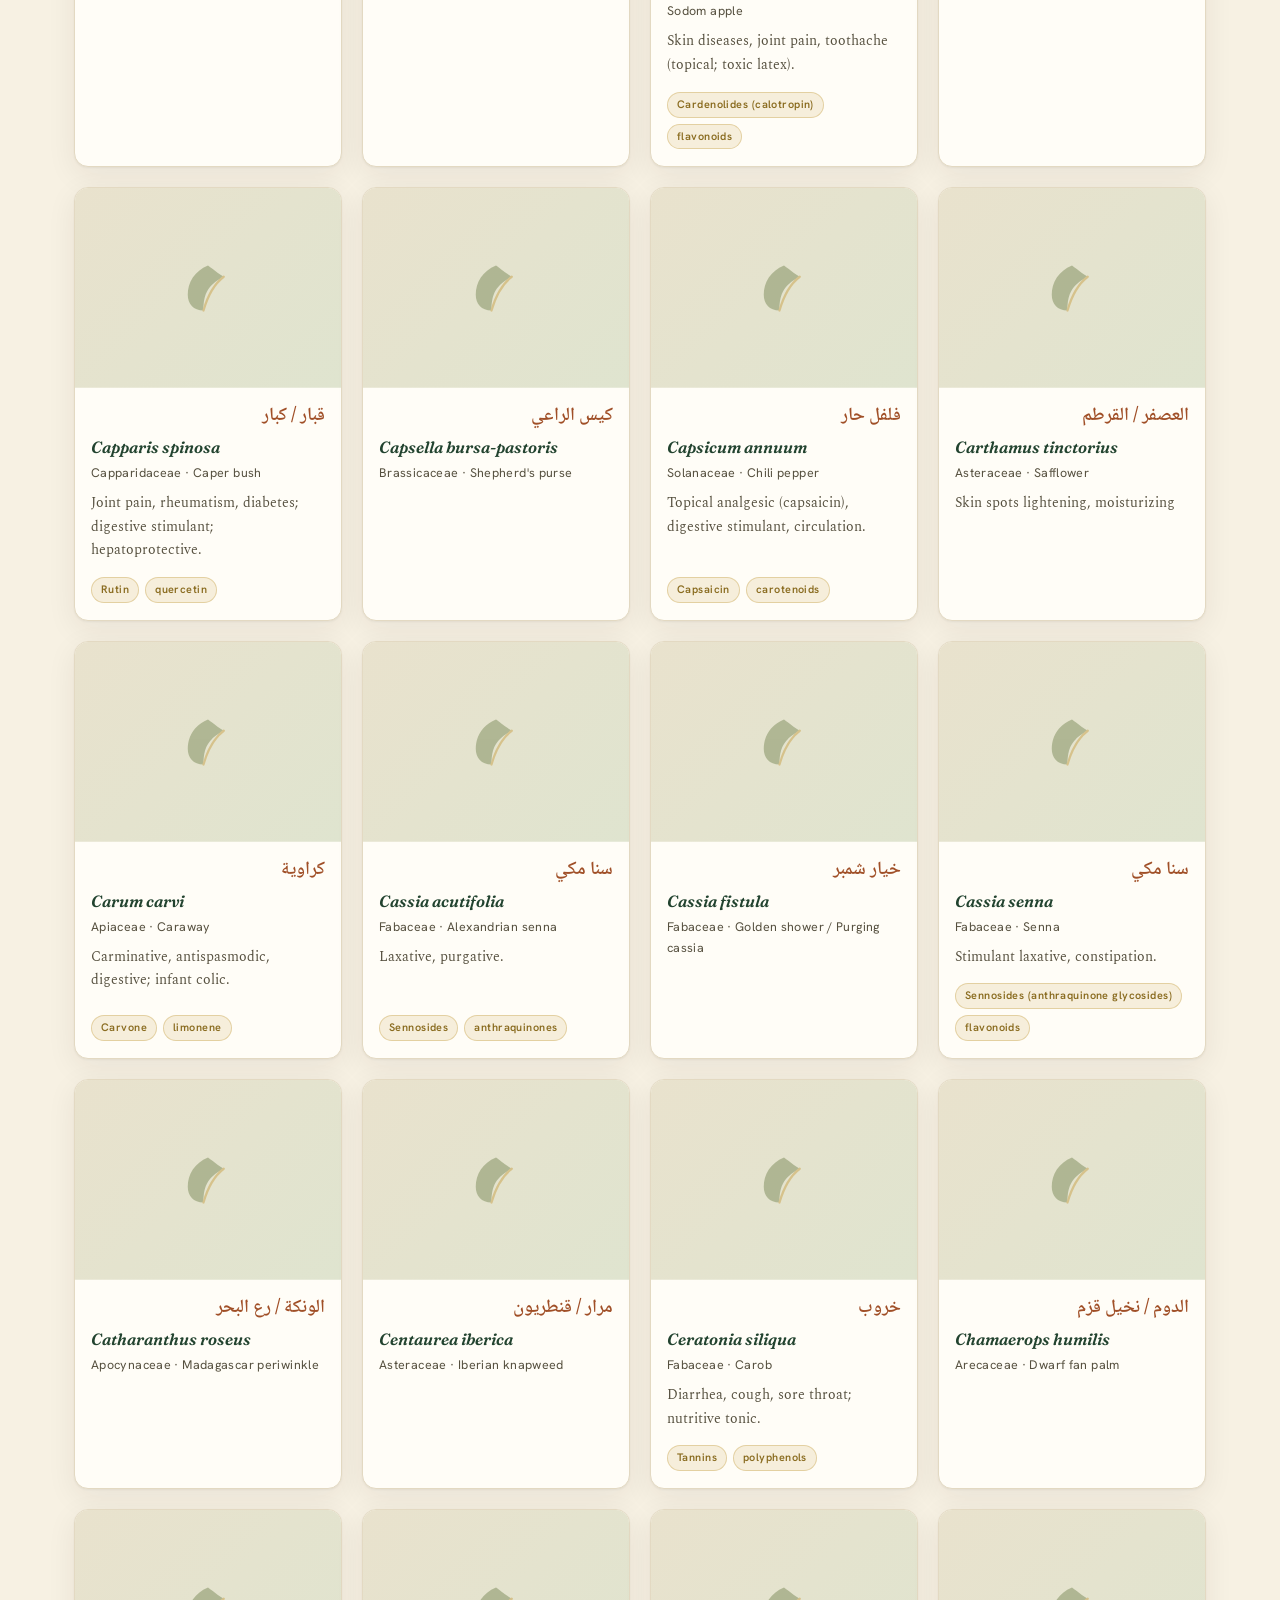
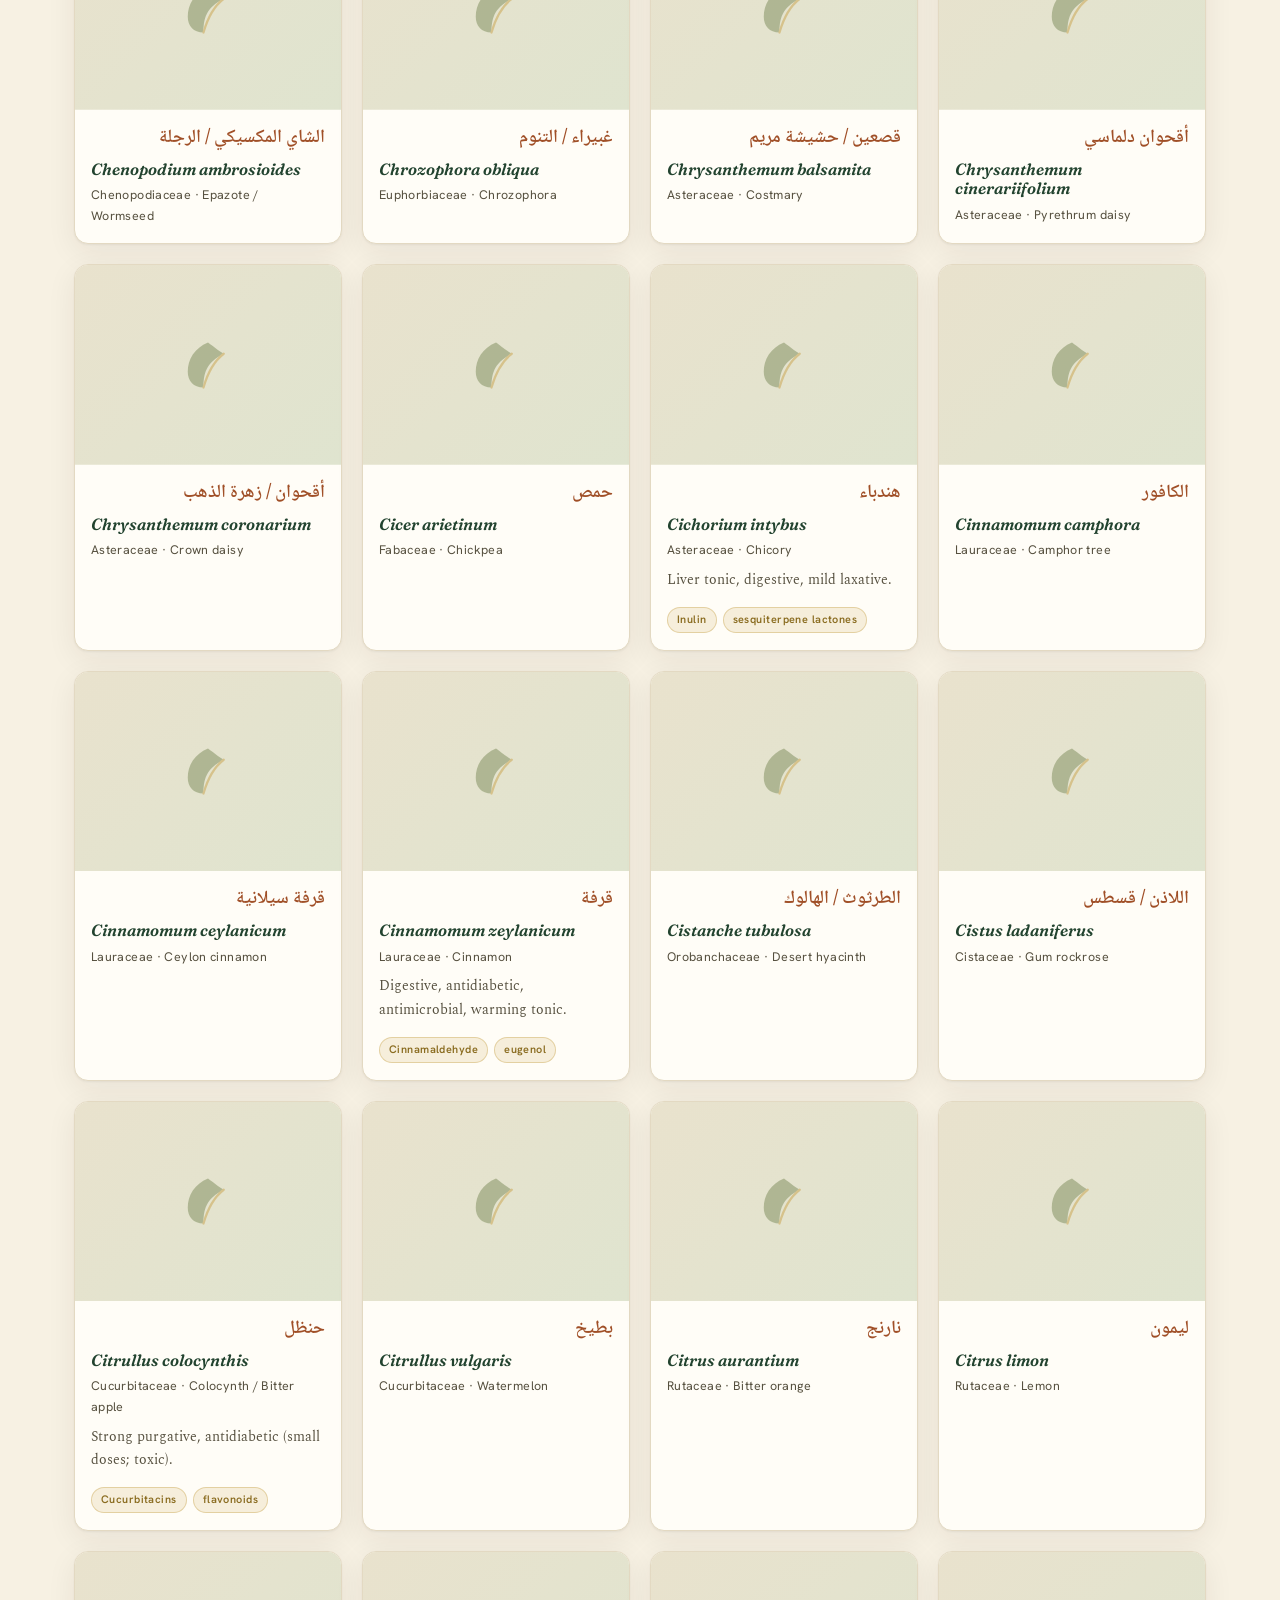
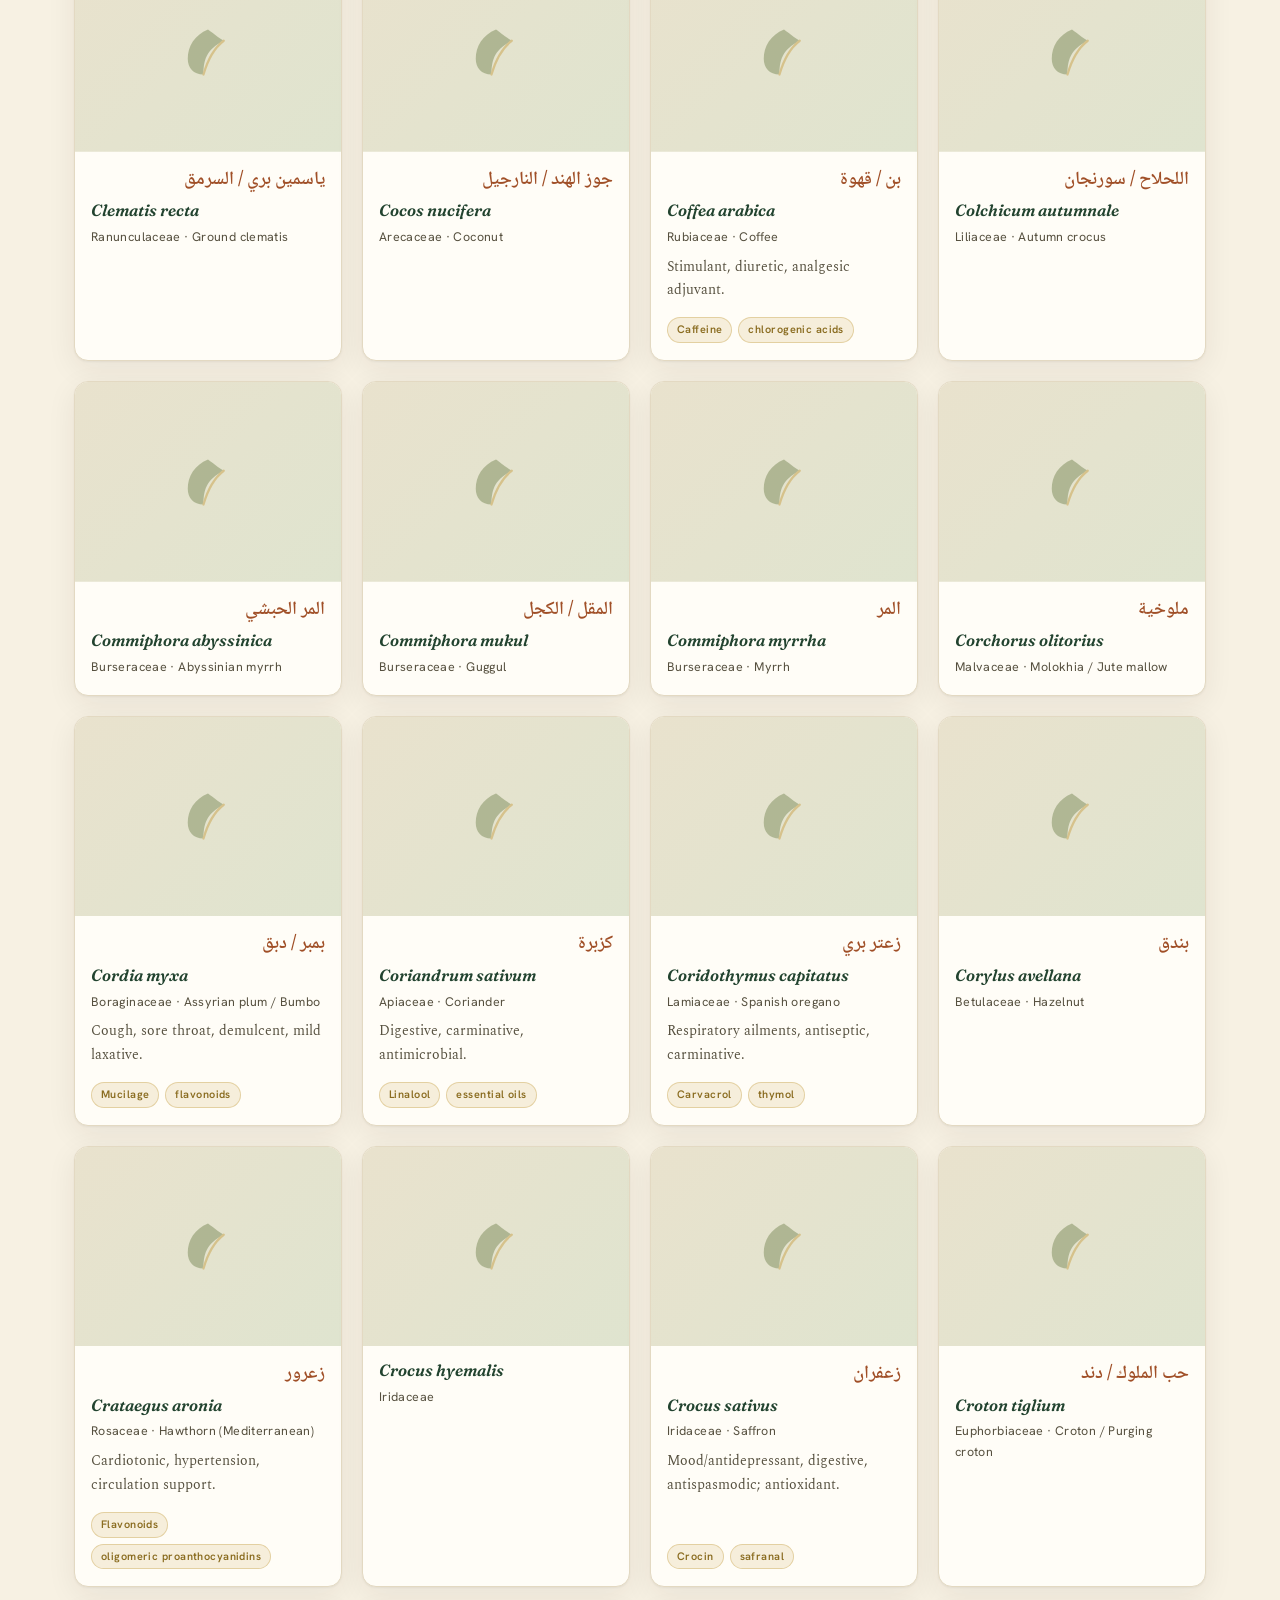
==== commit 85528106: "Apply redesign across all pages: landmarks, icons, SEO meta, fixed figure - Wrap each page's content" ====
--- a/index.html
+++ b/index.html
@@ -5,13 +5,22 @@
 <meta name="viewport" content="width=device-width, initial-scale=1.0">
 <title>Jordan Medicinal Plants &mdash; Bilingual Catalog of the Kingdom's Healing Flora</title>
 <meta name="description" content="A bilingual (Arabic / English) searchable atlas of Jordan's medicinal plants — names, parts used, regions, traditional uses, chemical constituents, live botanical imagery and full species profiles.">
+<link rel="icon" type="image/svg+xml" href="data:image/svg+xml,%3Csvg xmlns='http://www.w3.org/2000/svg' viewBox='0 0 48 48'%3E%3Crect width='48' height='48' rx='10' fill='%23f7f1e3'/%3E%3Cpath d='M24 4C12 9 6 19 6 30c0 8 5 14 14 14 0-12 2-22 18-30C30 9 27 6 24 4Z' fill='%232f6b4f'/%3E%3Cpath d='M20 44C24 30 30 20 38 14' stroke='%23c9a24b' stroke-width='2' stroke-linecap='round' fill='none'/%3E%3C/svg%3E">
+<meta property="og:type" content="website">
+<meta property="og:site_name" content="Jordan Medicinal Plants">
+<meta property="og:title" content="Jordan Medicinal Plants — Bilingual Catalog of the Kingdom's Healing Flora">
+<meta property="og:description" content="A bilingual (Arabic / English) searchable atlas of Jordan's medicinal plants — names, parts used, regions, traditional uses, chemical constituents, live botanical imagery and full species profiles.">
+<meta property="og:url" content="https://saeedmomo.github.io/jor_med_plant/index.html">
+<meta property="og:image" content="https://saeedmomo.github.io/jor_med_plant/images/Jordan_phyto.png">
+<meta name="twitter:card" content="summary_large_image">
 <link rel="preconnect" href="https://fonts.googleapis.com">
 <link rel="preconnect" href="https://fonts.gstatic.com" crossorigin>
-<link href="https://fonts.googleapis.com/css2?family=Fraunces:ital,opsz,wght@0,9..144,400..700;1,9..144,400..600&family=Spectral:ital,wght@0,400;0,500;1,400&family=Hanken+Grotesk:wght@400;500;600;700;800&family=Spline+Sans+Mono:wght@400;500&family=Amiri:wght@400;700&family=Noto+Naskh+Arabic:wght@400;500;600;700&display=swap" rel="stylesheet">
-<link rel="stylesheet" href="assets/css/style.css">
+<link href="https://fonts.googleapis.com/css2?family=Fraunces:ital,opsz,wght@0,9..144,400..700;1,9..144,400..600&family=Spectral:ital,wght@0,400;0,500;1,400&family=Hanken+Grotesk:wght@400;500;600;700;800&family=Spline+Sans+Mono:wght@400;500&family=Noto+Naskh+Arabic:wght@400;500;600;700&display=swap" rel="stylesheet">
+<link rel="stylesheet" href="assets/css/style.css?v=2">
 </head>
 <body>
 <div id="site-nav"></div>
+<main id="main">
 
 <!-- HERO -->
 <div class="hero hero-catalog">
@@ -87,17 +96,23 @@
 
     <div class="toolbar">
       <div class="search">
-        <svg width="18" height="18" viewBox="0 0 24 24" fill="none" stroke="#7c8b5a" stroke-width="2"><circle cx="11" cy="11" r="7"/><path d="m20 20-3.5-3.5"/></svg>
+        <svg width="18" height="18" viewBox="0 0 24 24" fill="none" stroke="#7c8b5a" stroke-width="2" aria-hidden="true"><circle cx="11" cy="11" r="7"/><path d="m20 20-3.5-3.5"/></svg>
+        <label class="sr-only" for="plantSearch">Search the plant catalog</label>
         <input id="plantSearch" type="text" placeholder="Search &mdash; e.g. Salvia, ميرمية, sage, diabetes, thymol&hellip;" autocomplete="off">
       </div>
+      <label class="sr-only" for="famSelect">Filter by botanical family</label>
       <select class="select" id="famSelect"><option value="">All families</option></select>
       <label class="chk"><input type="checkbox" id="docToggle"> Fully documented only</label>
-      <div class="viewtog">
-        <button data-view="grid" class="active">&#9638; Cards</button>
-        <button data-view="table">&#9776; Table</button>
+      <div class="viewtog" role="group" aria-label="Catalog view">
+        <button data-view="grid" class="active" aria-pressed="true">&#9638; Cards</button>
+        <button data-view="table" aria-pressed="false">&#9776; Table</button>
       </div>
-      <span class="count-note" id="catCount"></span>
+      <span class="count-note" id="catCount" aria-live="polite"></span>
     </div>
+    <p class="legend" style="margin:-10px 0 22px">
+      <span class="dot taxon">Species name</span>
+      <span class="dot compound">Chemical constituent</span>
+    </p>
 
     <div class="plant-grid" id="plantGrid"></div>
     <p class="note" style="margin-top:22px">Botanical photographs and summaries load live from Wikipedia / Wikimedia Commons and are attributed to their source. Ethnobotanical data (Arabic names, parts, regions, uses) is compiled from Jordanian field surveys and student documentation; chemical constituents are curated from the phytochemical literature.</p>
@@ -107,7 +122,7 @@
 <!-- COLLABORATE CALLOUT -->
 <section class="section-tight">
   <div class="wrap">
-    <div class="callout reveal" style="display:grid;grid-template-columns:1.4fr 1fr;gap:30px;align-items:center">
+    <div class="callout reveal split" style="display:grid;grid-template-columns:1.4fr 1fr;gap:30px;align-items:center">
       <div>
         <h2 style="margin-top:0">Help complete Jordan&rsquo;s national plant record.</h2>
         <p class="mb0">Researchers and students can contribute species profiles, Arabic names, field observations and phytochemical data &mdash; growing this into a living national database of Jordanian flora.</p>
@@ -117,11 +132,12 @@
   </div>
 </section>
 
+</main>
 <div id="site-footer"></div>
 
-<script src="assets/js/data.js?v=11"></script>
-<script src="assets/js/plants_enriched.js?v=11"></script>
-<script src="assets/js/plants.js?v=11"></script>
+<script src="assets/js/data.js?v=12"></script>
+<script src="assets/js/plants_enriched.js?v=12"></script>
+<script src="assets/js/plants.js?v=12"></script>
 <script>
   (function () {
     var d = window.JMP_PLANTS || [];
@@ -143,6 +159,6 @@
     initCatalog();
   })();
 </script>
-<script src="assets/js/components.js"></script>
+<script src="assets/js/components.js?v=2"></script>
 </body>
 </html>
--- a/assets/css/style.css
+++ b/assets/css/style.css
@@ -14,9 +14,11 @@
   --green-2:#2f6b4f;
   --green-3:#4f7a5c;
   --sage:#7c8b5a;
-  --clay:#b5562e;
+  /* darkened from #b5562e to clear 4.5:1 text contrast on --parchment (was 4.3:1) */
+  --clay:#a04f27;
   --clay-soft:#c0703f;
   --gold:#c9a24b;
+  --gold-ink:#8a6c20;
   --line:#e3d9c2;
   --line-2:#d6c9aa;
   --shadow:0 1px 2px rgba(39,34,25,.05),0 8px 30px rgba(39,34,25,.07);
@@ -27,6 +29,14 @@
   --serif:"Spectral",Georgia,serif;
   --sans:"Hanken Grotesk",system-ui,sans-serif;
   --mono:"Spline Sans Mono",ui-monospace,monospace;
+
+  /* ---- data taxonomy: plant/taxon vs. compound vs. biological target ---- */
+  --taxon:var(--green);
+  --compound:var(--gold);
+  --compound-ink:var(--gold-ink);
+  --target:#4a3f7a;
+  --target-ink:#4a3f7a;
+  --navy:#1e3a5f;
 }
 
 *{box-sizing:border-box}
@@ -75,7 +85,7 @@
 .nav-links a{font-family:var(--sans);font-size:.93rem;font-weight:600;color:var(--ink-soft);
   padding:7px 12px;border-radius:9px;text-decoration:none;transition:.18s}
 .nav-links a:hover{background:rgba(124,139,90,.16);color:var(--green);text-decoration:none}
-.nav-links a.active{color:var(--green);background:rgba(124,139,90,.2)}
+.nav-links a.active,.nav-links a[aria-current="page"]{color:var(--green);background:rgba(124,139,90,.2)}
 .nav-links a.cta{background:var(--green);color:#fff}
 .nav-links a.cta:hover{background:var(--green-2)}
 .nav-toggle{display:none;background:none;border:1px solid var(--line-2);border-radius:9px;
@@ -111,6 +121,7 @@
   padding:26px;box-shadow:var(--shadow);transition:.22s}
 .card:hover{box-shadow:var(--shadow-lg);transform:translateY(-3px);border-color:var(--line-2)}
 .grid{display:grid;gap:22px}
+.grid>*{min-width:0}
 .g2{grid-template-columns:repeat(2,1fr)}
 .g3{grid-template-columns:repeat(3,1fr)}
 .g4{grid-template-columns:repeat(4,1fr)}
@@ -129,8 +140,9 @@
 .pill{display:inline-block;font-family:var(--sans);font-size:.74rem;font-weight:700;
   letter-spacing:.04em;padding:4px 11px;border-radius:999px;background:rgba(124,139,90,.18);
   color:var(--green);border:1px solid rgba(124,139,90,.3)}
-.pill.clay{background:rgba(181,86,46,.13);color:var(--clay);border-color:rgba(181,86,46,.3)}
-.pill.gold{background:rgba(201,162,75,.16);color:#8a6c20;border-color:rgba(201,162,75,.4)}
+.pill.clay{background:rgba(160,79,39,.13);color:var(--clay);border-color:rgba(160,79,39,.3)}
+.pill.gold{background:rgba(201,162,75,.16);color:var(--gold-ink);border-color:rgba(201,162,75,.4)}
+.pill.target{background:rgba(74,63,122,.13);color:var(--target);border-color:rgba(74,63,122,.32)}
 
 /* ---- hero (home) ---- */
 .hero{position:relative;overflow:hidden;padding:96px 0 70px;
@@ -241,7 +253,7 @@
 
 /* ---- figure frames ---- */
 .figframe{background:var(--paper);border:1px solid var(--line);border-radius:var(--radius);
-  padding:18px;box-shadow:var(--shadow)}
+  padding:18px;box-shadow:var(--shadow);min-width:0}
 .figframe canvas{max-width:100%}
 .figcap{font-family:var(--serif);font-size:.9rem;color:var(--ink-soft);margin-top:12px;font-style:italic}
 .fig-img-fallback{border:1px dashed var(--line-2);border-radius:10px;padding:30px;text-align:center;
@@ -262,11 +274,13 @@
 
 /* ---- form ---- */
 .form-grid{display:grid;gap:16px;grid-template-columns:1fr 1fr}
+.form-grid>*{min-width:0}
 .form-grid .full{grid-column:1/-1}
 @media(max-width:620px){.form-grid{grid-template-columns:1fr}}
 label.fld{display:flex;flex-direction:column;gap:6px;font-weight:600;font-size:.9rem;color:var(--green)}
 label.fld input,label.fld textarea,label.fld select{font-family:var(--sans);font-size:1rem;
-  padding:11px 13px;border:1px solid var(--line-2);border-radius:10px;background:var(--paper);color:var(--ink)}
+  padding:11px 13px;border:1px solid var(--line-2);border-radius:10px;background:var(--paper);color:var(--ink);
+  width:100%;min-width:0;box-sizing:border-box}
 label.fld textarea{min-height:120px;resize:vertical}
 label.fld input:focus,label.fld textarea:focus,label.fld select:focus{outline:2px solid var(--sage);border-color:var(--sage)}
 
@@ -288,7 +302,7 @@
    Enriched catalog — Arabic typography, rich cards, detail modal,
    table view, toolbar controls, data-driven bar figures
    ========================================================================= */
-:root{--arabic:"Noto Naskh Arabic","Amiri",var(--serif)}
+:root{--arabic:"Noto Naskh Arabic",var(--serif)}
 
 /* Arabic text */
 .ar{font-family:var(--arabic);font-size:1.18rem;font-weight:600;color:var(--clay);
@@ -318,7 +332,7 @@
 .viewtog{display:inline-flex;border:1px solid var(--line-2);border-radius:11px;overflow:hidden;background:var(--paper)}
 .viewtog button{border:0;background:transparent;font-family:var(--sans);font-weight:700;font-size:.86rem;
   color:var(--ink-soft);padding:9px 14px;cursor:pointer;transition:.18s}
-.viewtog button.active{background:var(--green);color:#fff}
+.viewtog button.active,.viewtog button[aria-pressed="true"]{background:var(--green);color:#fff}
 
 /* catalog table view */
 .table-scroll{overflow-x:auto;border-radius:var(--radius);border:1px solid var(--line);box-shadow:var(--shadow)}
@@ -374,3 +388,58 @@
 .kicker-rule{display:inline-block;width:48px;height:3px;background:var(--clay);border-radius:2px;margin-bottom:18px}
 .note{background:var(--parchment-2);border:1px solid var(--line);border-left:4px solid var(--gold);
   border-radius:0 10px 10px 0;padding:14px 18px;font-size:.92rem;color:var(--ink-soft)}
+
+/* =========================================================================
+   Accessibility & interaction primitives
+   ========================================================================= */
+
+/* skip link */
+.skip-link{position:absolute;left:12px;top:-60px;z-index:200;background:var(--green);color:#fff;
+  padding:12px 18px;border-radius:0 0 10px 10px;font-family:var(--sans);font-weight:700;
+  font-size:.92rem;text-decoration:none;transition:top .18s}
+.skip-link:focus{top:0}
+
+/* visible, consistent keyboard focus across all interactive elements */
+a:focus-visible,button:focus-visible,input:focus-visible,select:focus-visible,
+textarea:focus-visible,[tabindex]:focus-visible{
+  outline:3px solid var(--target);outline-offset:2px;border-radius:4px}
+.btn:focus-visible{outline-offset:3px}
+
+/* visually-hidden but screen-reader-accessible labels */
+.sr-only{position:absolute;width:1px;height:1px;padding:0;margin:-1px;overflow:hidden;
+  clip:rect(0,0,0,0);white-space:nowrap;border:0}
+
+/* inline SVG icon system (replaces emoji glyphs) */
+.icon{width:1.4rem;height:1.4rem;stroke:currentColor;fill:none;stroke-width:1.6;
+  stroke-linecap:round;stroke-linejoin:round;flex:0 0 auto}
+.icon-lg{width:1.9rem;height:1.9rem}
+.approach .a .ic .icon,.card .ic .icon{color:var(--green)}
+
+/* compound → target chips (data taxonomy) */
+.target-chips{display:flex;flex-wrap:wrap;gap:6px;margin-top:8px}
+.target-chips .pill{display:inline-flex;align-items:center;gap:5px}
+
+/* colour-taxonomy legend used on the catalog + discoveries pages */
+.legend{display:flex;flex-wrap:wrap;gap:16px;align-items:center;font-size:.82rem;color:var(--ink-soft)}
+.legend .dot{display:inline-flex;align-items:center;gap:6px}
+.legend .dot::before{content:"";width:10px;height:10px;border-radius:3px;background:var(--sw,var(--green))}
+.legend .dot.taxon{--sw:var(--taxon)}
+.legend .dot.compound{--sw:var(--compound)}
+.legend .dot.target{--sw:var(--target)}
+
+/* two-column sections that set their fr-ratio inline via style= must still
+   collapse to one column on narrow screens — .grid.g2/g3/g4 already do this,
+   but the ad-hoc inline grids (hero copy blocks, callouts, forms) didn't */
+.split>*{min-width:0}
+@media(max-width:760px){
+  .split{grid-template-columns:1fr!important;gap:26px!important}
+}
+
+@media (prefers-reduced-motion: reduce){
+  html{scroll-behavior:auto}
+  .reveal{opacity:1;transform:none;transition:none}
+  .btn:hover{transform:none}
+  .card:hover,.plant:hover,.approach .a:hover{transform:none}
+  .modal-card{animation:none}
+  .bar-fill{transition:none}
+}
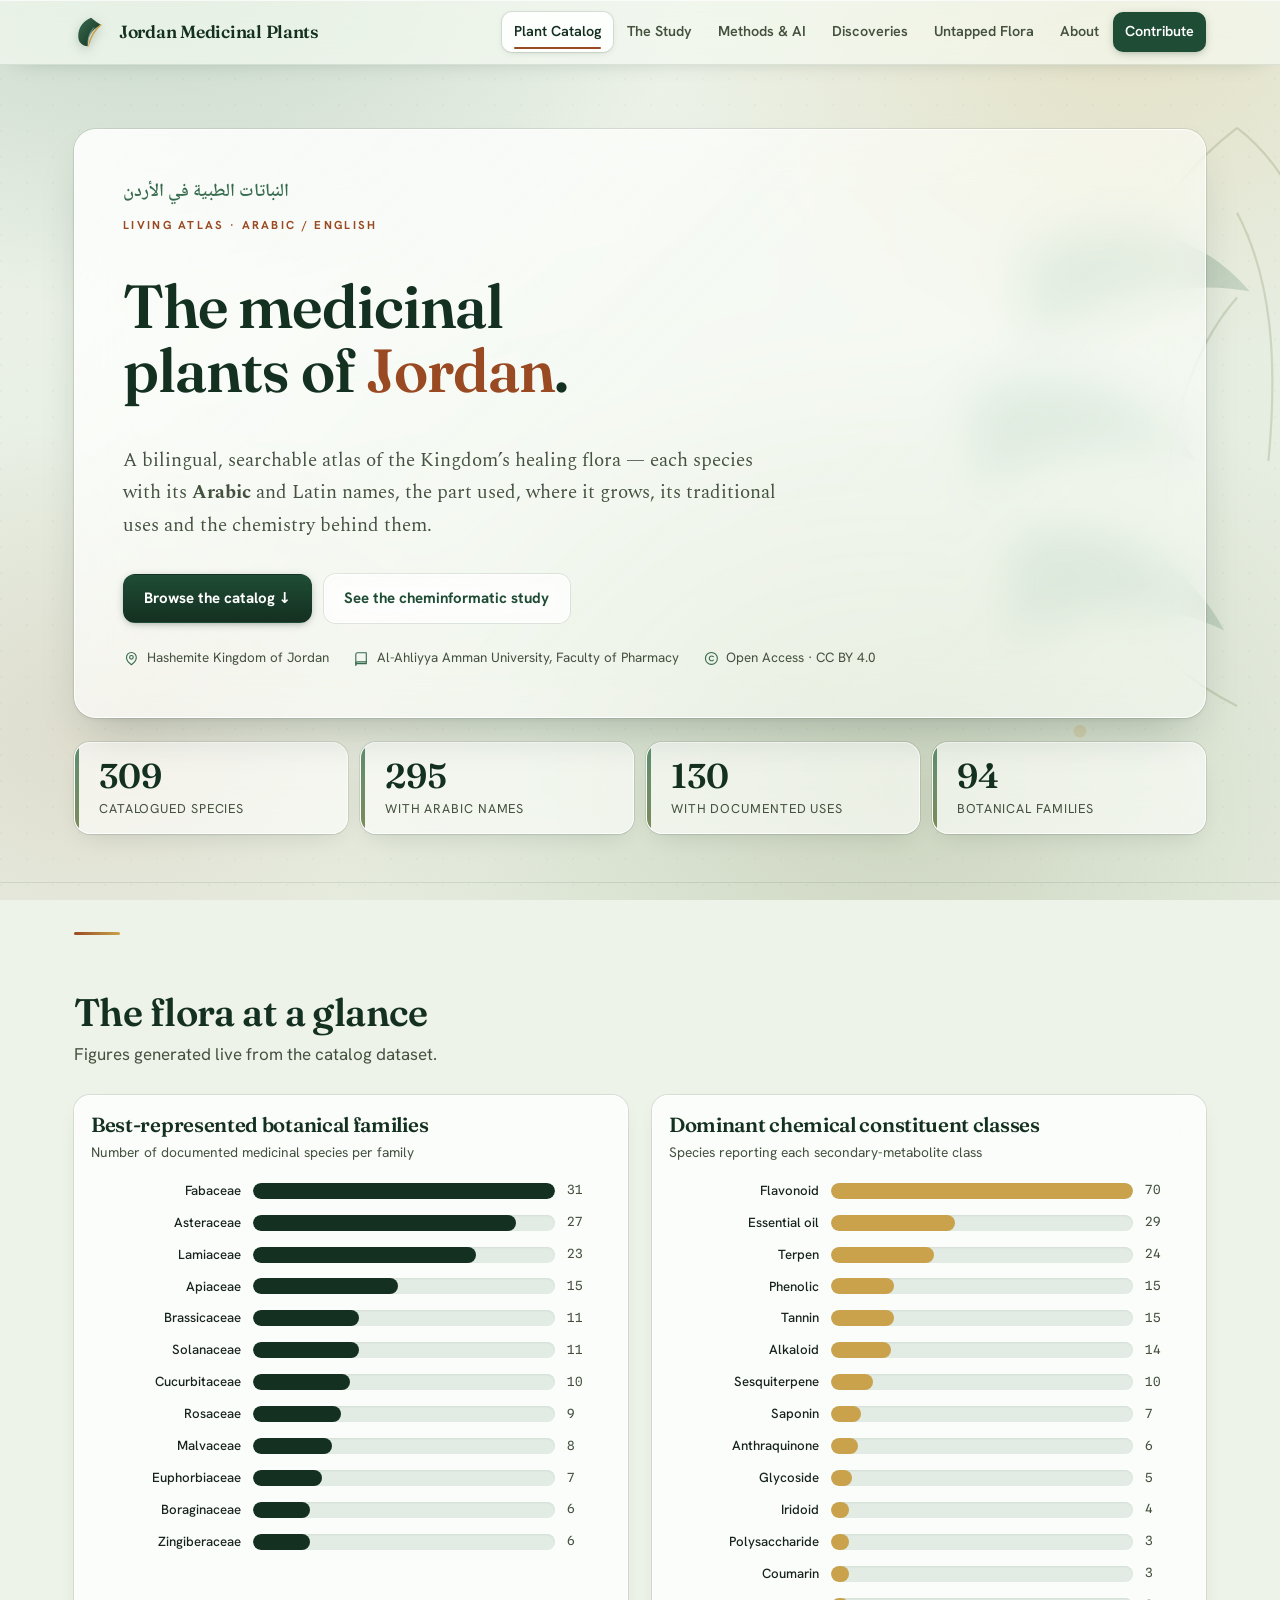
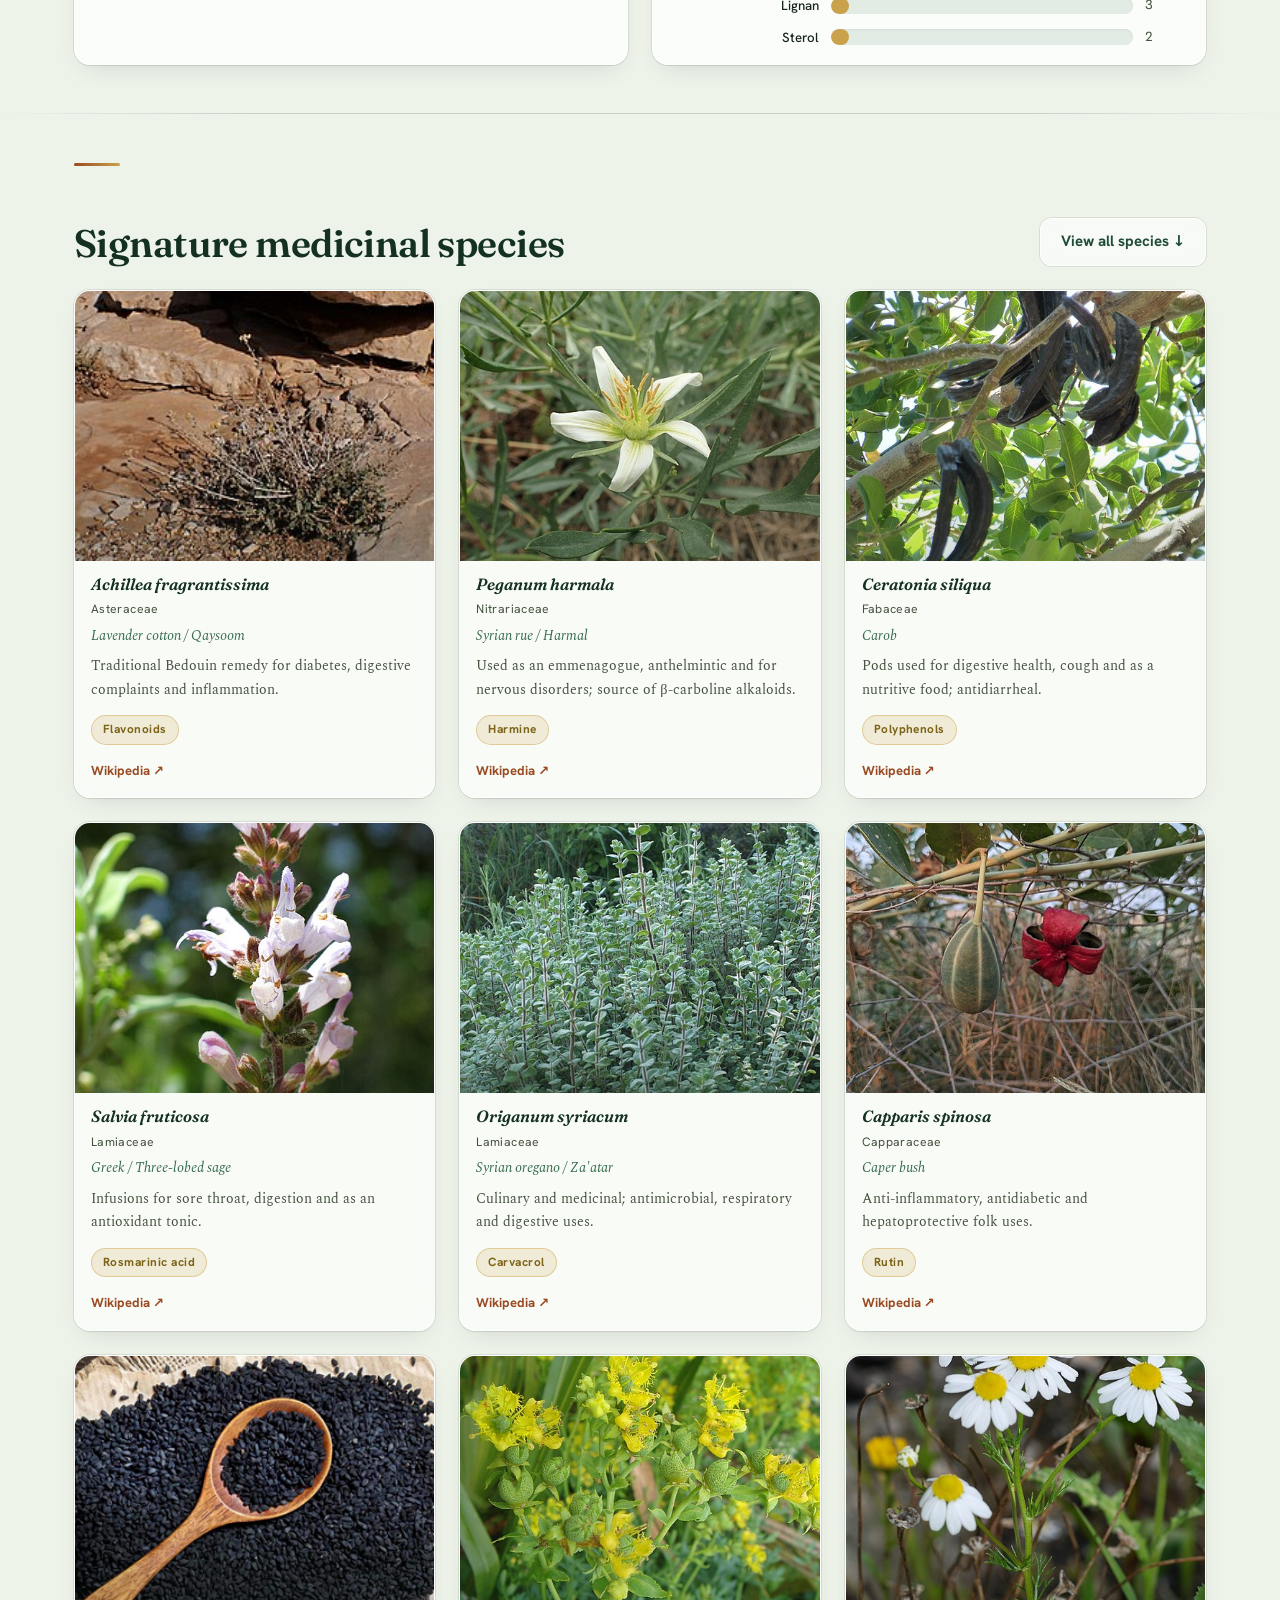
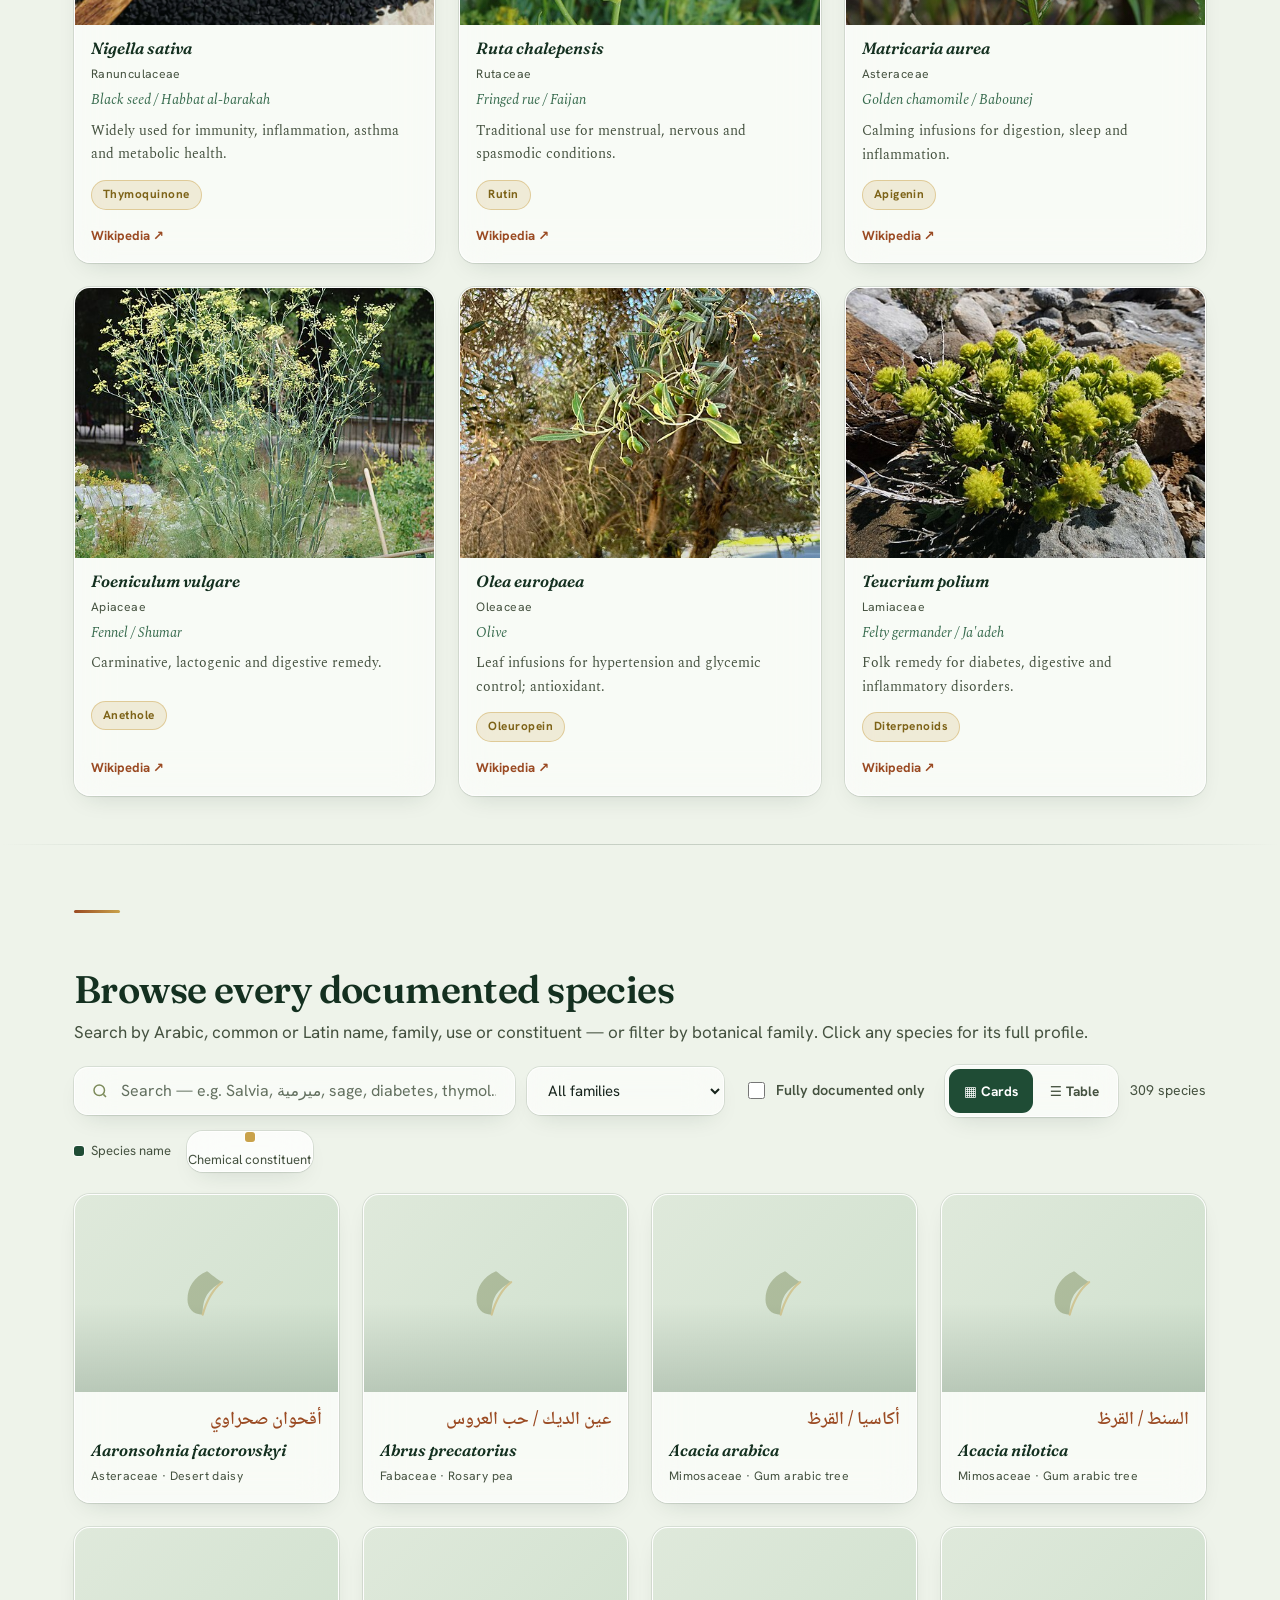
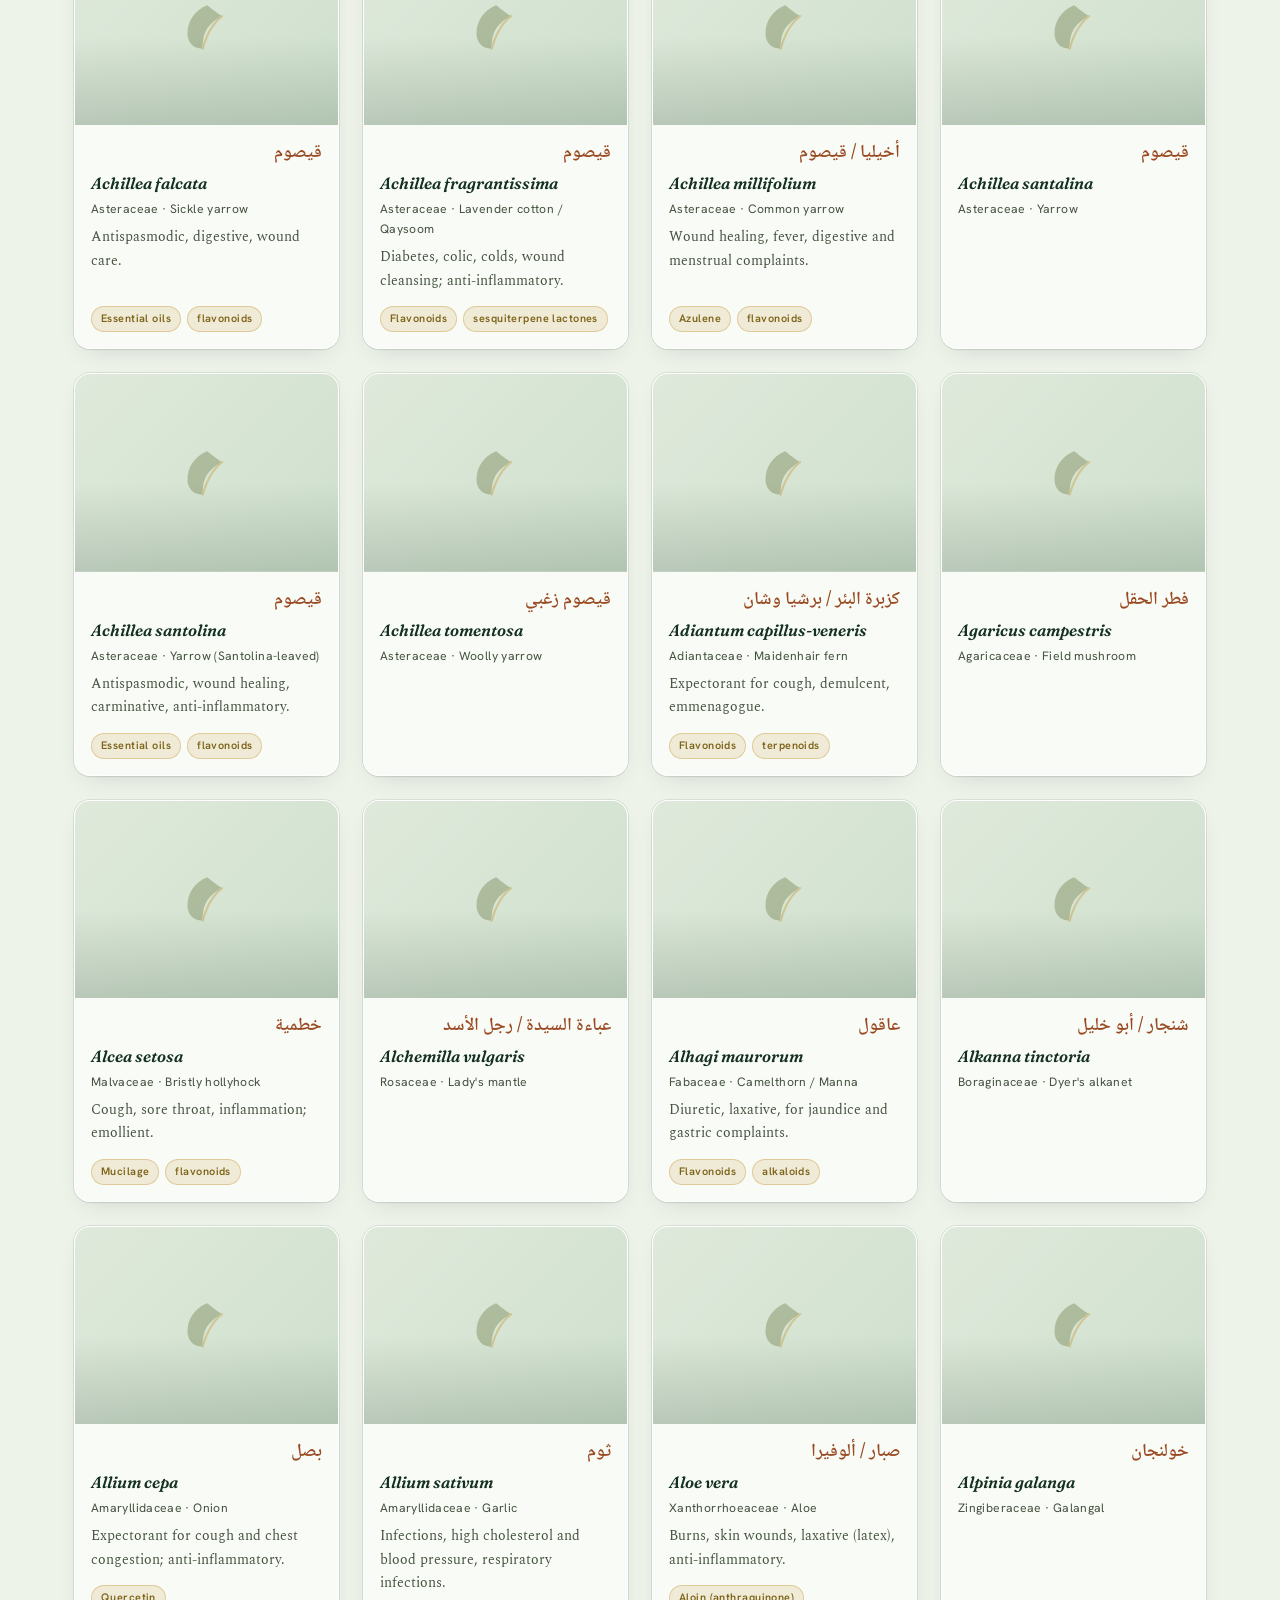
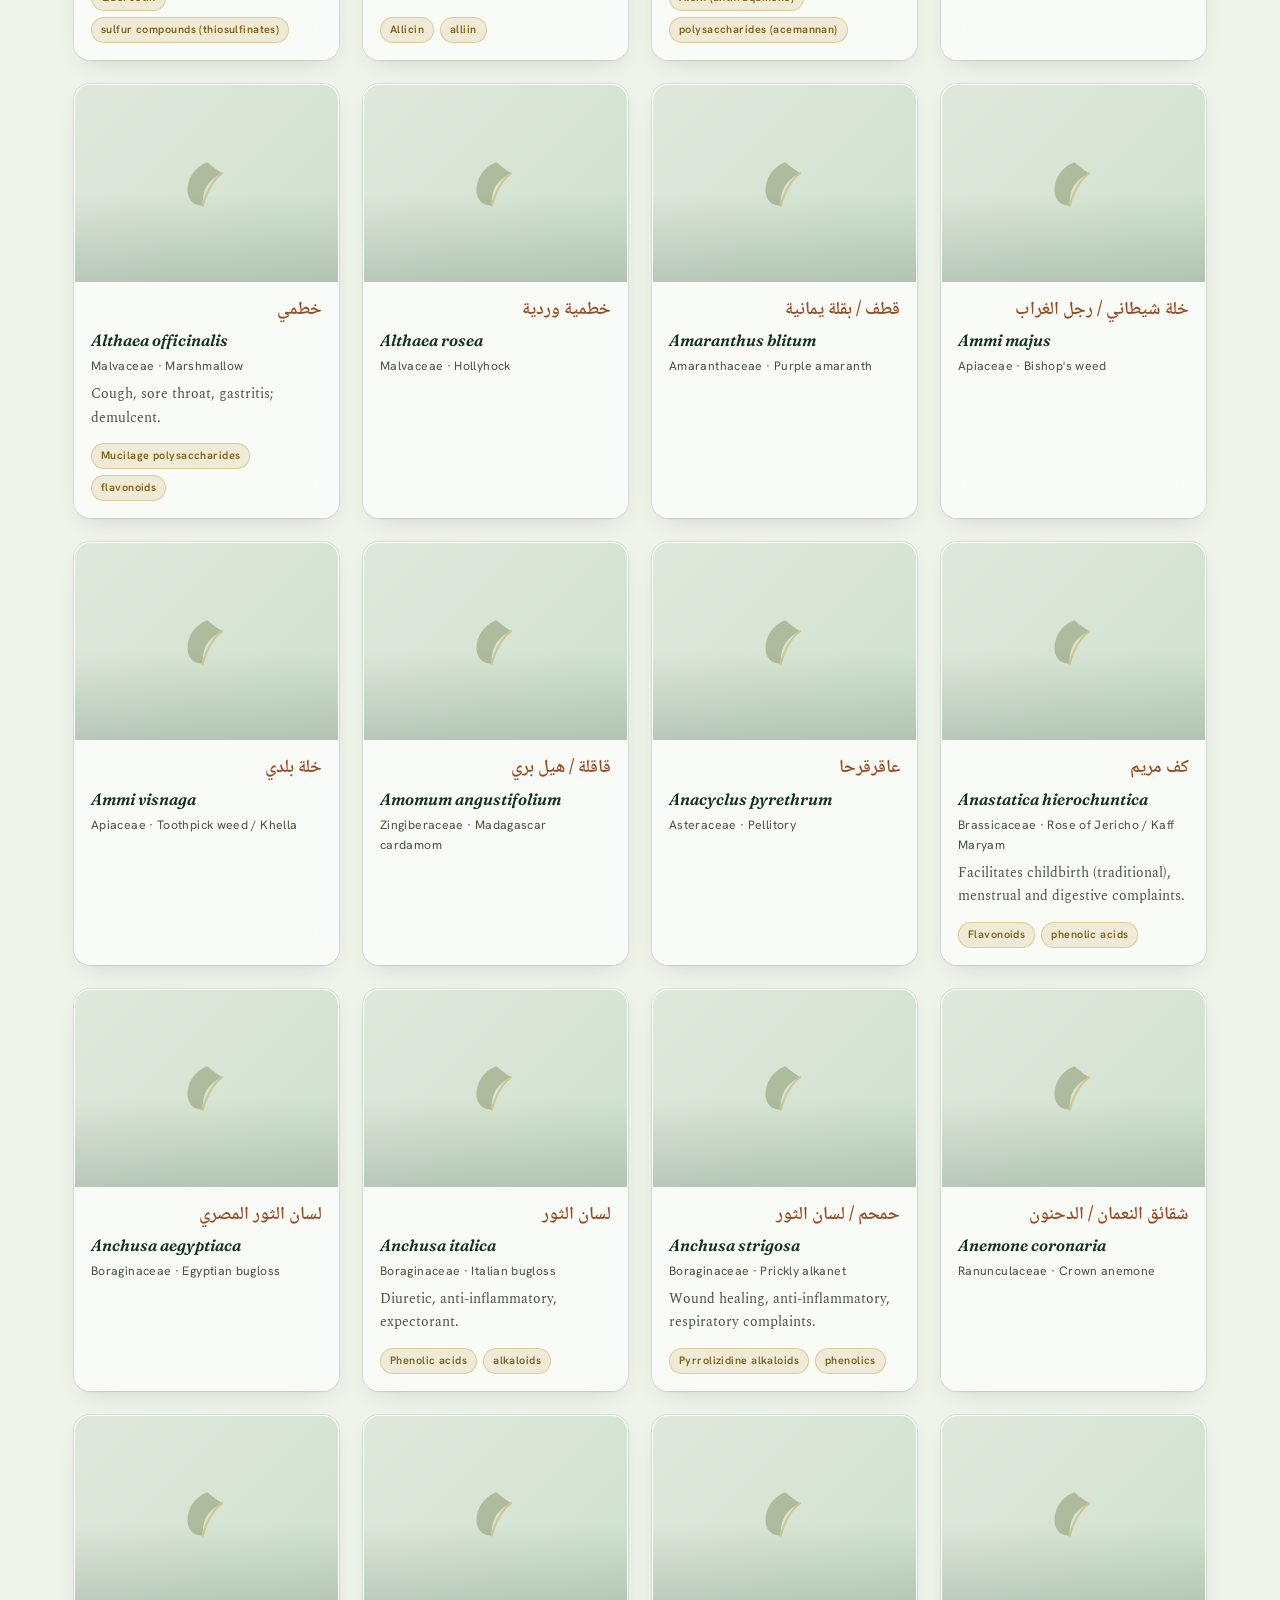
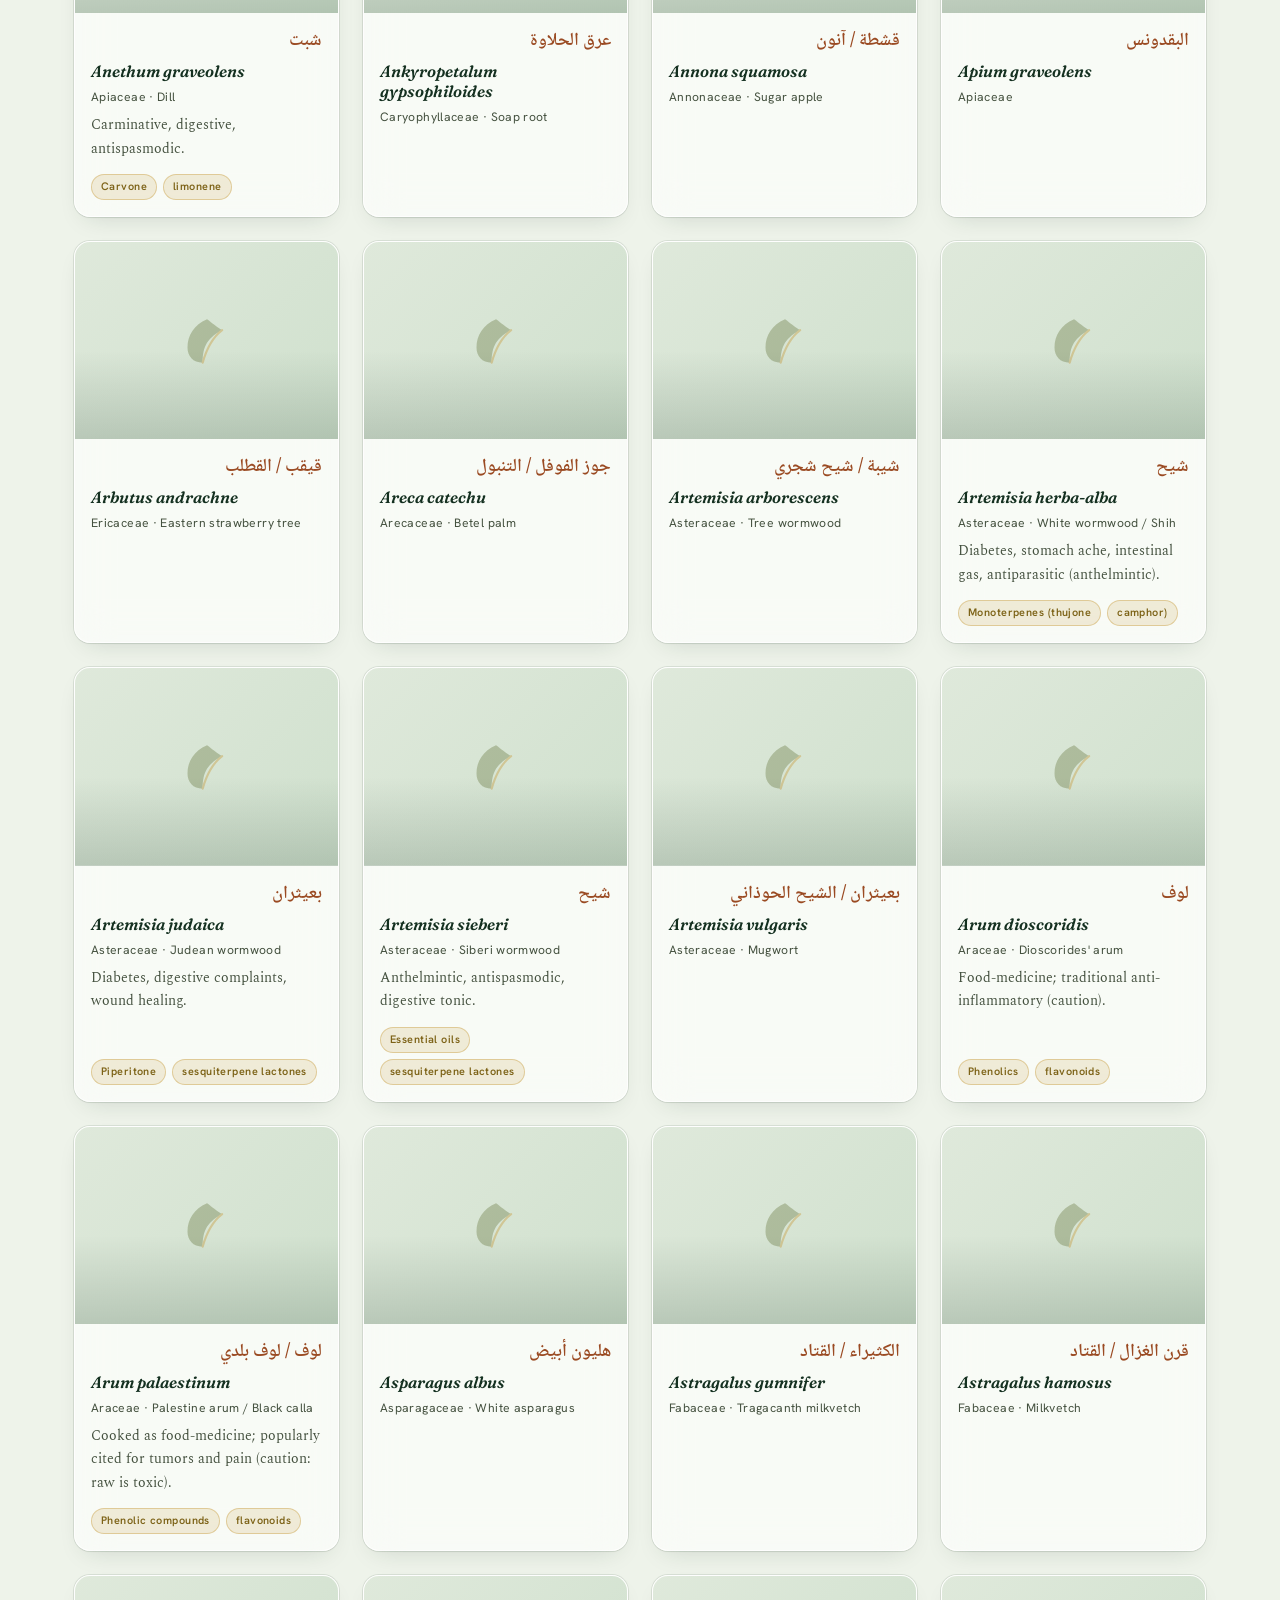
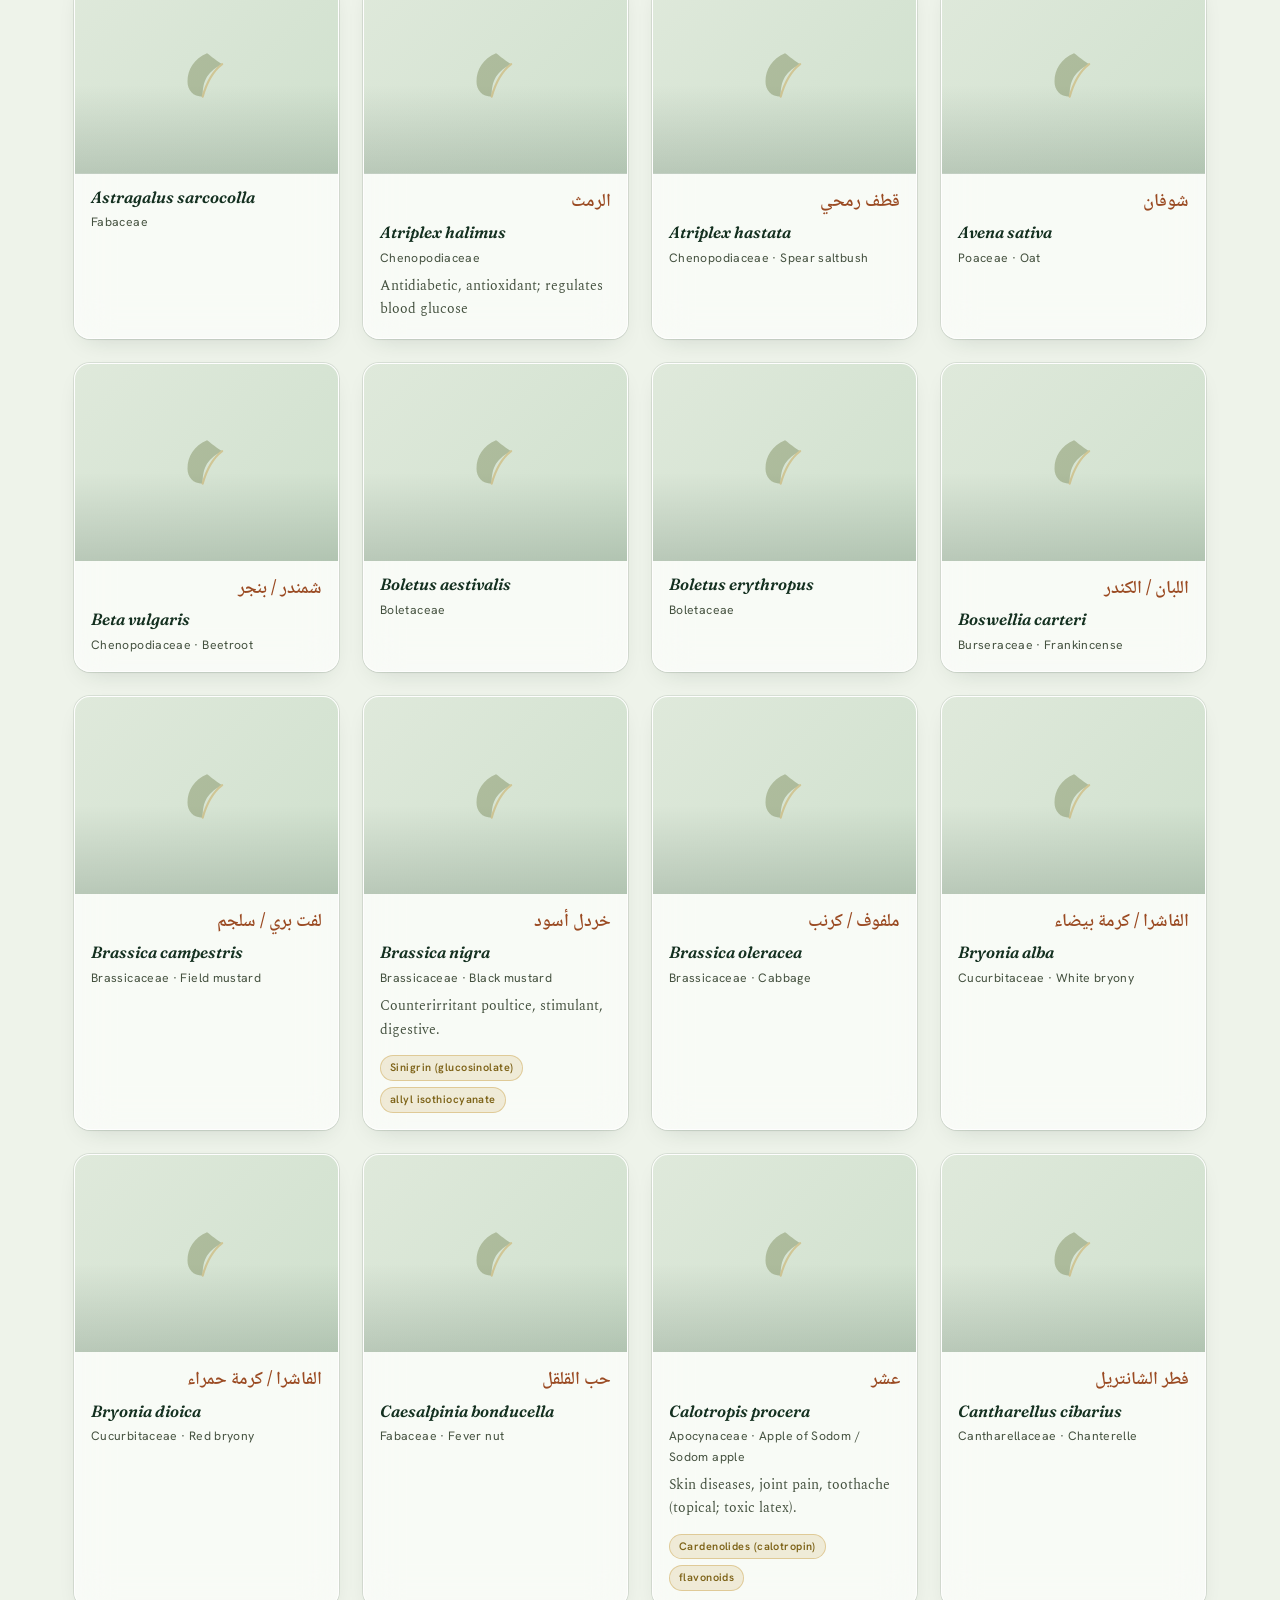
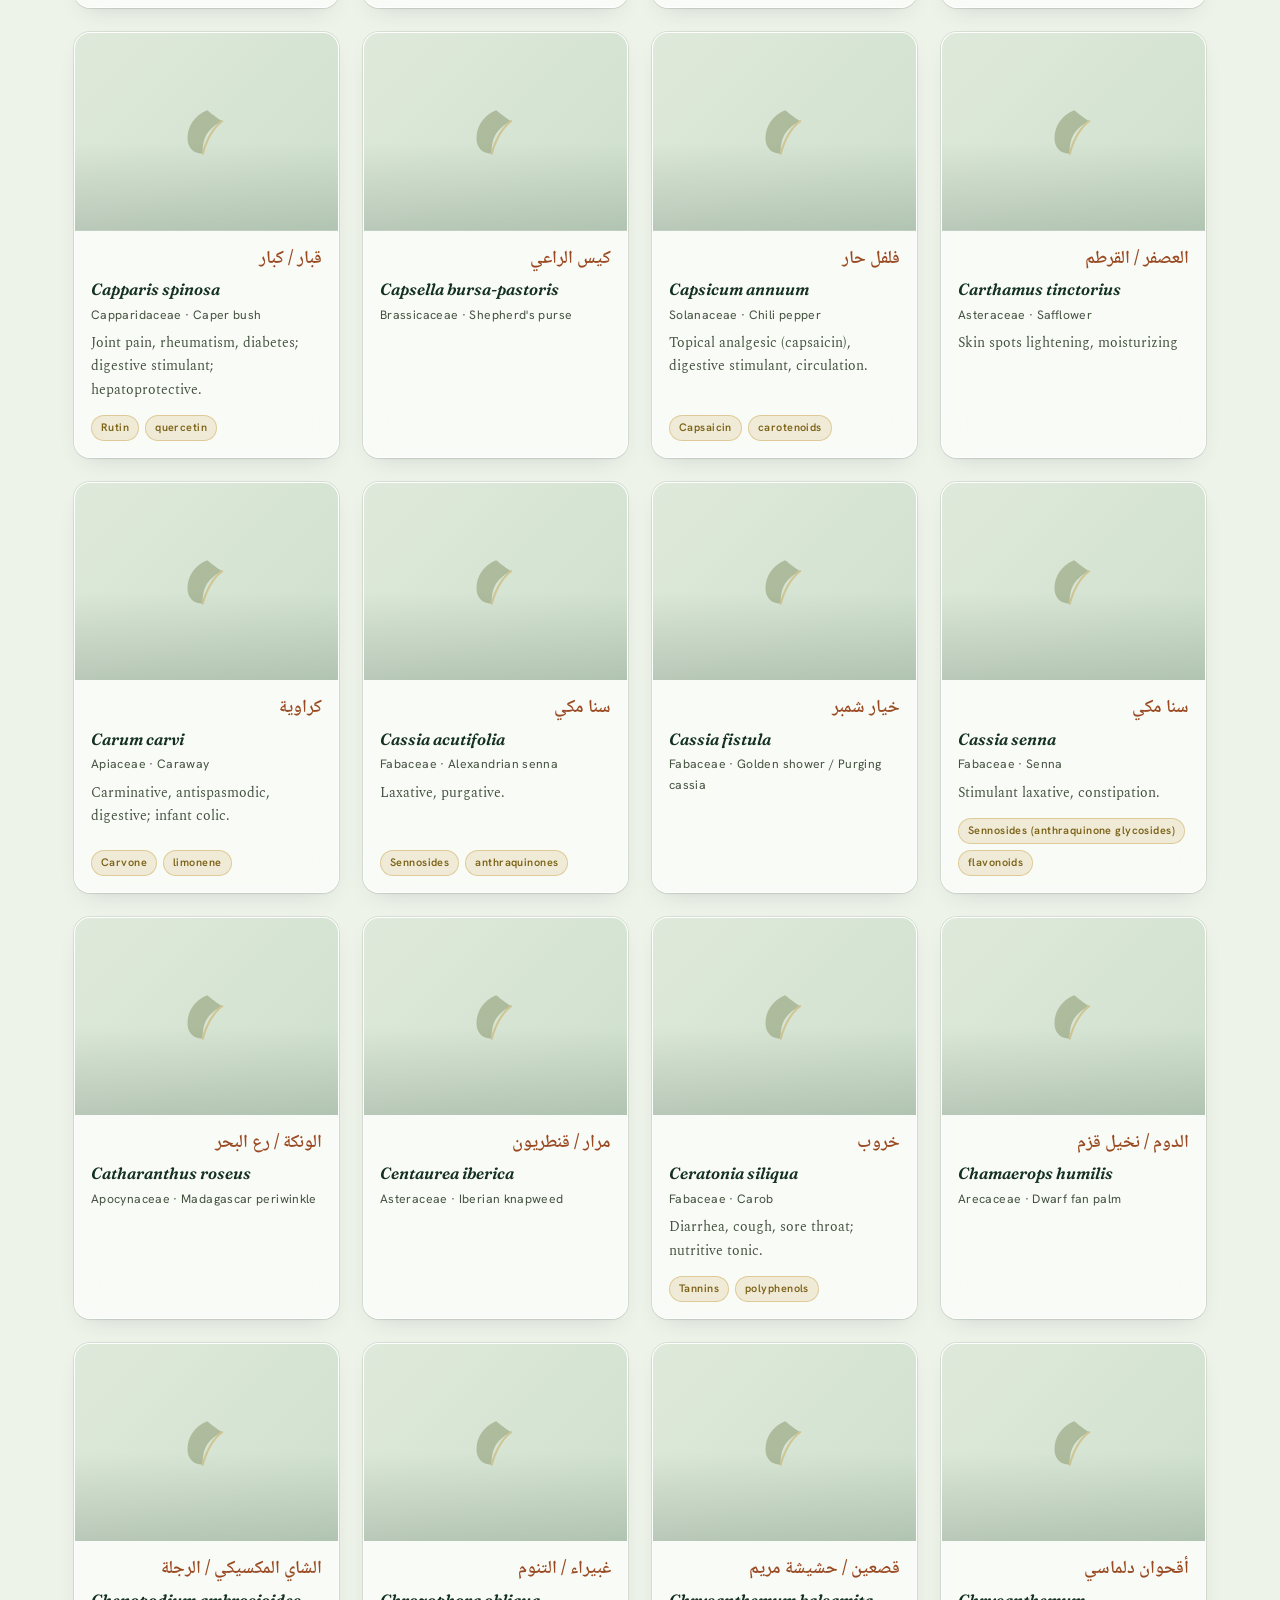
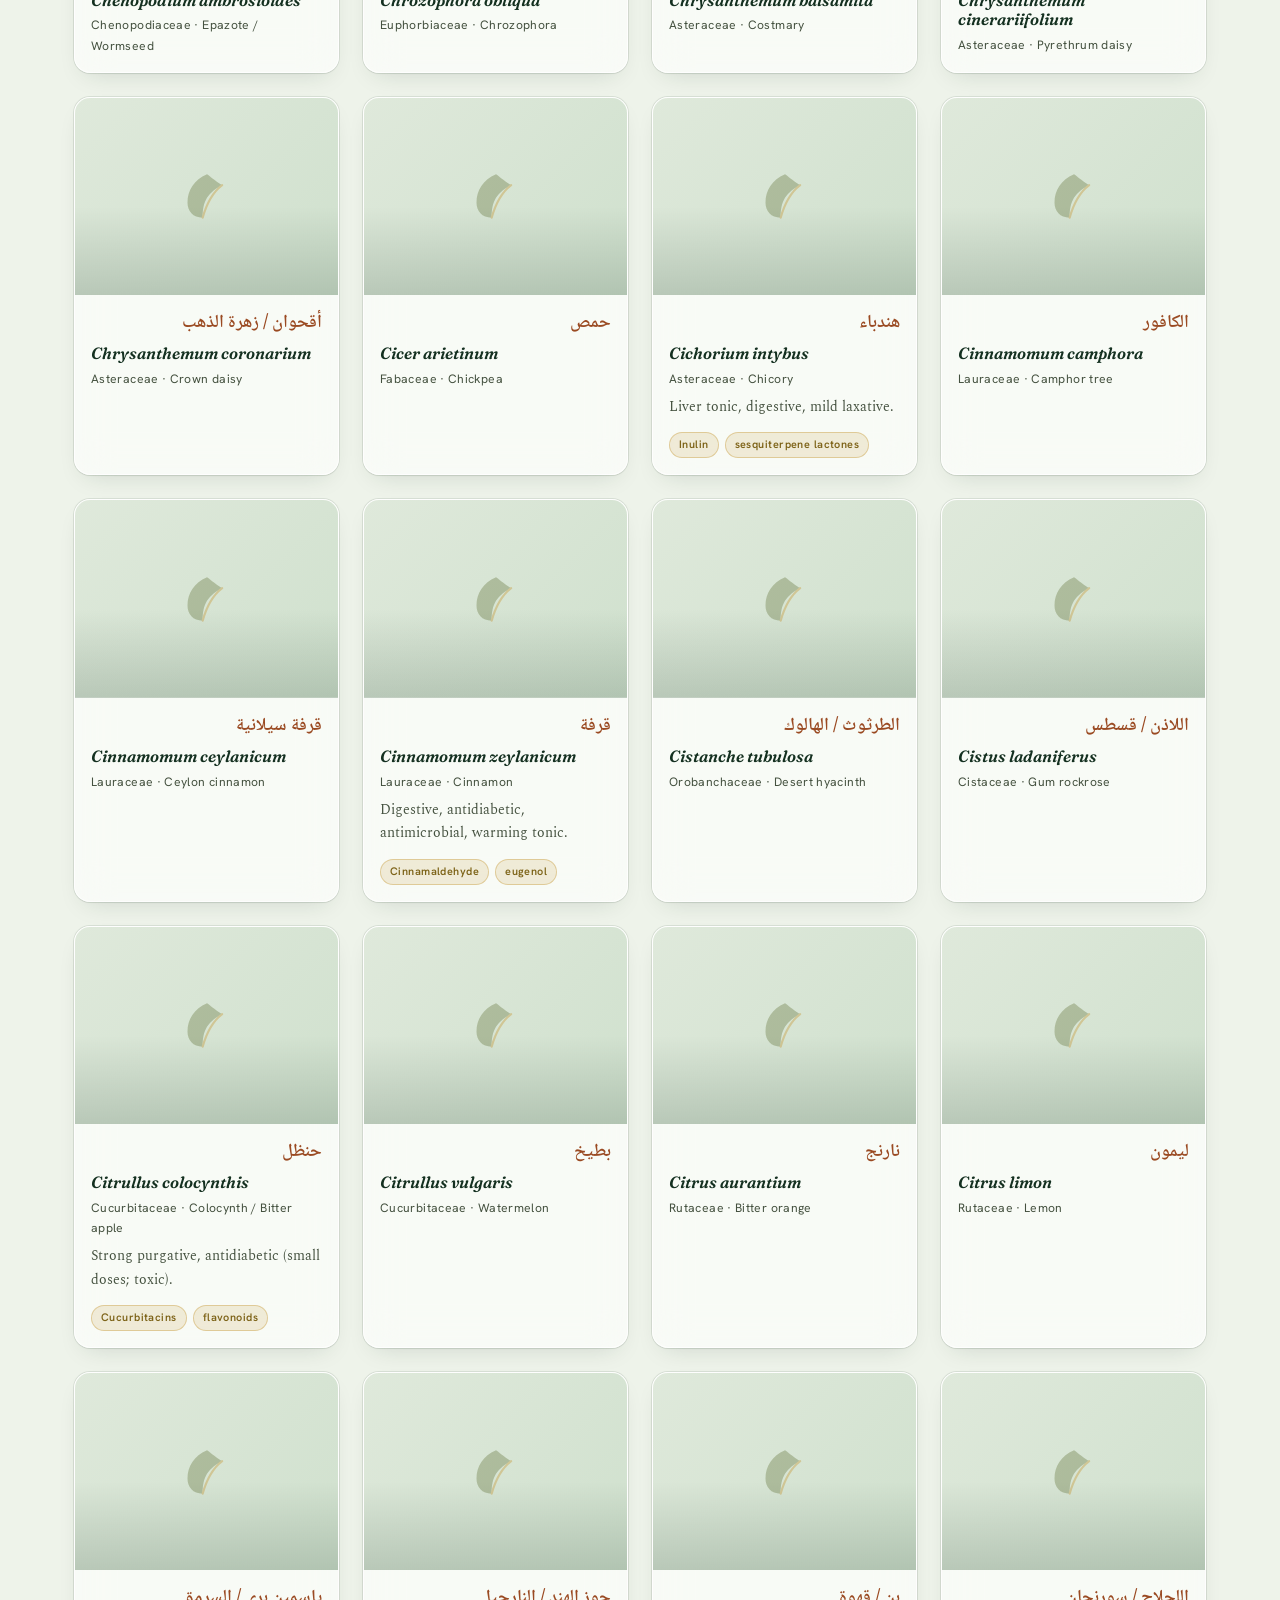
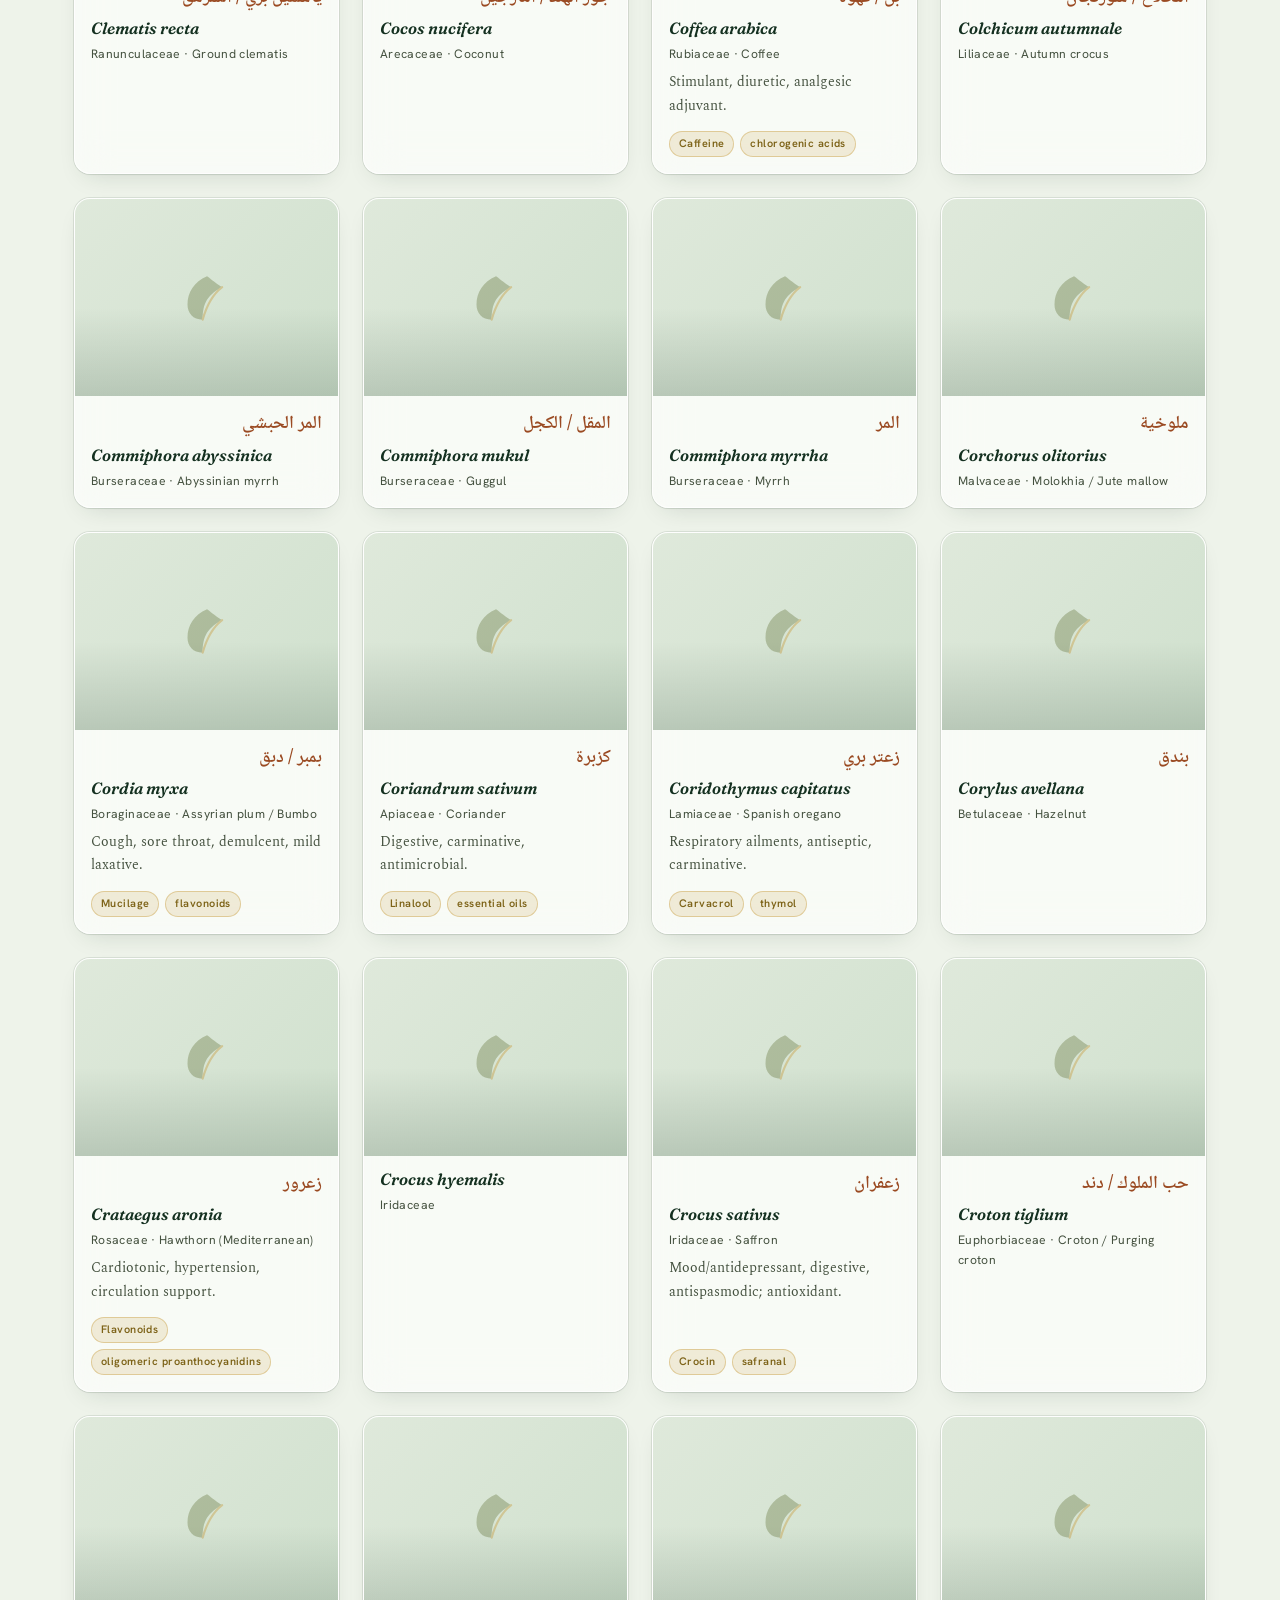
==== commit 06851bf4: "Redesign site with botanical glassmorphism design system Rewrite the shared stylesheet as a glassmor" ====
--- a/index.html
+++ b/index.html
@@ -16,7 +16,7 @@
 <link rel="preconnect" href="https://fonts.googleapis.com">
 <link rel="preconnect" href="https://fonts.gstatic.com" crossorigin>
 <link href="https://fonts.googleapis.com/css2?family=Fraunces:ital,opsz,wght@0,9..144,400..700;1,9..144,400..600&family=Spectral:ital,wght@0,400;0,500;1,400&family=Hanken+Grotesk:wght@400;500;600;700;800&family=Spline+Sans+Mono:wght@400;500&family=Noto+Naskh+Arabic:wght@400;500;600;700&display=swap" rel="stylesheet">
-<link rel="stylesheet" href="assets/css/style.css?v=2">
+<link rel="stylesheet" href="assets/css/style.css?v=3">
 </head>
 <body>
 <div id="site-nav"></div>
@@ -25,28 +25,57 @@
 <!-- HERO -->
 <div class="hero hero-catalog">
   <div class="hero-deco" aria-hidden="true">
-    <svg viewBox="0 0 1200 500" preserveAspectRatio="xMidYMid slice" style="width:100%;height:100%">
-      <g fill="none" stroke="#7c8b5a" stroke-width="1.4" opacity=".5">
-        <path d="M980 60c-60 40-90 110-90 200 0 70 30 120 90 150"/>
-        <path d="M980 60c40 30 60 90 60 170M980 110c20 40 24 90 18 150M980 160c-26 30-44 80-44 140"/>
-        <path d="M1080 40c-50 60-70 150-50 250"/>
-        <path d="M1080 40c30 40 36 110 24 180M1080 90c-18 50-22 120-8 190"/>
+    <svg viewBox="0 0 1200 520" preserveAspectRatio="xMidYMid slice" style="width:100%;height:100%">
+      <defs>
+        <linearGradient id="frond" x1="0" y1="0" x2="1" y2="1">
+          <stop offset="0" stop-color="#5d8f70" stop-opacity=".55"/>
+          <stop offset="1" stop-color="#376b4e" stop-opacity=".30"/>
+        </linearGradient>
+      </defs>
+      <!-- sage line-art sprigs, right -->
+      <g fill="none" stroke="#7c8b5a" stroke-width="1.4" opacity=".45">
+        <path d="M980 40c-60 46-92 118-92 212 0 74 32 126 92 156"/>
+        <path d="M980 40c42 32 62 94 62 178M980 94c22 42 26 94 20 158M980 148c-28 32-46 84-46 148"/>
+        <path d="M1096 20c-52 64-74 158-52 264"/>
+        <path d="M1096 20c32 42 38 116 26 190M1096 72c-20 52-24 126-8 200"/>
       </g>
-      <g fill="#c9a24b" opacity=".4">
-        <circle cx="890" cy="410" r="4"/><circle cx="936" cy="360" r="3"/><circle cx="1030" cy="290" r="3.5"/>
+      <!-- soft olive-leaf forms, mid-right -->
+      <g fill="url(#frond)">
+        <path d="M842 118c58-26 112-14 146 26-44-8-92 4-140 34Z"/>
+        <path d="M812 206c62-18 114 2 142 46-42-16-92-10-142 18Z"/>
+        <path d="M838 300c60-12 110 14 134 60-40-20-90-20-138 8Z"/>
+      </g>
+      <!-- chamomile disc florets / seed marks -->
+      <g fill="#c9a24b" opacity=".42">
+        <circle cx="880" cy="424" r="4"/><circle cx="930" cy="372" r="3"/>
+        <circle cx="1028" cy="296" r="3.5"/><circle cx="1104" cy="236" r="2.6"/>
+        <circle cx="792" cy="352" r="2.6"/>
+      </g>
+      <!-- faint sprigs, far left, to balance the field -->
+      <g fill="none" stroke="#7c8b5a" stroke-width="1.2" opacity=".22">
+        <path d="M74 470c-14-64-4-124 34-178"/>
+        <path d="M108 292c18 34 20 84 12 132M96 344c-20 26-30 70-32 122"/>
       </g>
     </svg>
   </div>
   <div class="wrap">
     <div class="hero-copy reveal">
-      <p class="eyebrow">النباتات الطبية في الأردن &middot; Living Atlas</p>
-      <h1>The medicinal plants of <span style="color:var(--clay)">Jordan</span>.</h1>
-      <p class="lead">A bilingual, searchable atlas of the Kingdom&rsquo;s healing flora &mdash; each species with its <strong>Arabic</strong> and Latin names, the part used, where it grows, its traditional uses and the chemistry behind them.</p>
-      <div class="hero-cta">
-        <a class="btn btn-primary" href="#browse">Browse the catalog &darr;</a>
-        <a class="btn btn-ghost" href="study.html">See the cheminformatic study</a>
+      <div class="hero-panel">
+        <p class="hero-ar" lang="ar" dir="rtl">النباتات الطبية في الأردن</p>
+        <p class="eyebrow">Living Atlas &middot; Arabic / English</p>
+        <h1>The medicinal plants of <span style="color:var(--clay)">Jordan</span>.</h1>
+        <p class="lead">A bilingual, searchable atlas of the Kingdom&rsquo;s healing flora &mdash; each species with its <strong>Arabic</strong> and Latin names, the part used, where it grows, its traditional uses and the chemistry behind them.</p>
+        <div class="hero-cta">
+          <a class="btn btn-primary" href="#browse">Browse the catalog &darr;</a>
+          <a class="btn btn-ghost" href="study.html">See the cheminformatic study</a>
+        </div>
+        <div class="hero-meta">
+          <span><svg class="icon" viewBox="0 0 24 24" aria-hidden="true"><path d="M12 21s-7-5.1-7-10.4A7 7 0 0 1 19 10.6C19 15.9 12 21 12 21Z"/><circle cx="12" cy="10.4" r="2.6"/></svg>Hashemite Kingdom of Jordan</span>
+          <span><svg class="icon" viewBox="0 0 24 24" aria-hidden="true"><path d="M4 6.5A2.5 2.5 0 0 1 6.5 4H19v15.5H6.5A2.5 2.5 0 0 0 4 22Z"/><path d="M4 19.5A2.5 2.5 0 0 1 6.5 17H19"/></svg>Al-Ahliyya Amman University, Faculty of Pharmacy</span>
+          <span><svg class="icon" viewBox="0 0 24 24" aria-hidden="true"><circle cx="12" cy="12" r="8.5"/><path d="M14.8 9.6a3.4 3.4 0 1 0 0 4.8"/></svg>Open Access &middot; CC BY 4.0</span>
+        </div>
       </div>
-      <div class="statline" id="catStats" style="margin-top:30px"></div>
+      <div class="statline" id="catStats" style="margin-top:var(--sp-5)"></div>
     </div>
   </div>
 </div>
@@ -159,6 +188,6 @@
     initCatalog();
   })();
 </script>
-<script src="assets/js/components.js?v=2"></script>
+<script src="assets/js/components.js?v=3"></script>
 </body>
 </html>
--- a/assets/css/style.css
+++ b/assets/css/style.css
@@ -1,445 +1,789 @@
 /* =========================================================================
    Jordan Medicinal Plants — shared stylesheet
-   Aesthetic: editorial botanical herbarium × scientific data portal
-   Palette: parchment / deep botanical green / Petra clay / gold
+   Aesthetic: botanical glassmorphism × scientific data portal
+   Surfaces are translucent frosted panels floating over a soft green
+   botanical gradient field. Light-mode first, high text contrast,
+   restrained motion (this is a research resource, not a product page).
    ========================================================================= */
 
+/* -------------------------------------------------------------------------
+   1. TOKENS
+   ------------------------------------------------------------------------- */
 :root{
-  --parchment:#f7f1e3;
-  --parchment-2:#fbf7ec;
-  --paper:#fffdf7;
-  --ink:#272219;
-  --ink-soft:#56503f;
-  --green:#22432f;
-  --green-2:#2f6b4f;
-  --green-3:#4f7a5c;
+  /* --- botanical field (page backdrop) --- */
+  --field:#eef3ea;
+  --field-2:#e6eee2;
+  --parchment:#f4f7f0;          /* legacy alias, now a pale botanical tint */
+  --parchment-2:#f8faf6;
+  --paper:#ffffff;
+
+  /* --- ink --- */
+  --ink:#16231b;
+  --ink-soft:#44513f;
+  --ink-mute:#63705f;
+
+  /* --- botanical greens --- */
+  --green:#143020;
+  --green-2:#1f4c35;
+  --green-3:#376b4e;
+  --green-4:#5d8f70;
   --sage:#7c8b5a;
-  /* darkened from #b5562e to clear 4.5:1 text contrast on --parchment (was 4.3:1) */
-  --clay:#a04f27;
-  --clay-soft:#c0703f;
+
+  /* --- accents (all verified >=4.5:1 as text on glass) --- */
+  --clay:#9a4a22;
+  /* gradient top for .btn-clay: darkened from #b8663a so white label
+     clears 4.5:1 across the whole button face (now 4.63:1) */
+  --clay-soft:#ae6037;
   --gold:#c9a24b;
-  --gold-ink:#8a6c20;
-  --line:#e3d9c2;
-  --line-2:#d6c9aa;
-  --shadow:0 1px 2px rgba(39,34,25,.05),0 8px 30px rgba(39,34,25,.07);
-  --shadow-lg:0 2px 6px rgba(39,34,25,.06),0 18px 50px rgba(39,34,25,.13);
-  --radius:14px;
+  --gold-ink:#7d6318;
+  --navy:#1e3a5f;
+
+  /* --- data taxonomy: taxon vs. compound vs. biological target --- */
+  --taxon:var(--green-2);
+  --compound:var(--gold);
+  --compound-ink:var(--gold-ink);
+  --target:#463a73;
+  --target-ink:#463a73;
+
+  /* --- glass surface system --- */
+  --glass:rgba(255,255,255,.62);
+  --glass-2:rgba(255,255,255,.78);      /* denser: long-form text, tables */
+  --glass-3:rgba(255,255,255,.90);      /* densest: modals, dropdowns */
+  --glass-tint:rgba(232,241,230,.55);   /* green-tinted glass */
+  --glass-brd:rgba(255,255,255,.80);
+  --glass-brd-2:rgba(255,255,255,.95);
+  --glass-ring:rgba(20,48,32,.10);      /* outer hairline, defines the edge */
+  --glass-ring-2:rgba(20,48,32,.18);
+  --blur:18px;
+  --blur-sm:10px;
+
+  /* legacy line tokens, remapped onto the glass edge */
+  --line:var(--glass-ring);
+  --line-2:var(--glass-ring-2);
+
+  /* --- elevation: soft, diffuse, green-cast --- */
+  --shadow-xs:0 1px 2px rgba(20,48,32,.05);
+  --shadow:0 1px 2px rgba(20,48,32,.04),0 10px 26px -12px rgba(20,48,32,.18);
+  --shadow-lg:0 2px 4px rgba(20,48,32,.05),0 22px 48px -18px rgba(20,48,32,.28);
+
+  /* --- geometry --- */
+  --radius:16px;
+  --radius-sm:11px;
+  --radius-lg:22px;
   --maxw:1180px;
+
+  /* --- spacing scale (4pt rhythm) --- */
+  --sp-1:4px;  --sp-2:8px;  --sp-3:12px; --sp-4:16px;
+  --sp-5:24px; --sp-6:32px; --sp-7:48px; --sp-8:64px; --sp-9:96px;
+
+  /* --- type --- */
   --display:"Fraunces",Georgia,serif;
   --serif:"Spectral",Georgia,serif;
   --sans:"Hanken Grotesk",system-ui,sans-serif;
   --mono:"Spline Sans Mono",ui-monospace,monospace;
-
-  /* ---- data taxonomy: plant/taxon vs. compound vs. biological target ---- */
-  --taxon:var(--green);
-  --compound:var(--gold);
-  --compound-ink:var(--gold-ink);
-  --target:#4a3f7a;
-  --target-ink:#4a3f7a;
-  --navy:#1e3a5f;
+  --arabic:"Noto Naskh Arabic",var(--serif);
+
+  /* --- motion (restrained) --- */
+  --ease:cubic-bezier(.22,.61,.36,1);
+  --t-fast:.16s;
+  --t:.24s;
+
+  --z-nav:50; --z-modal:100; --z-skip:200;
 }
 
 *{box-sizing:border-box}
-html{scroll-behavior:smooth}
+html{scroll-behavior:smooth;scroll-padding-top:86px}
+
+/* -------------------------------------------------------------------------
+   2. PAGE FIELD — the soft botanical gradient every glass panel sits on
+   ------------------------------------------------------------------------- */
 body{
   margin:0;
   font-family:var(--sans);
+  font-size:17px;
+  line-height:1.65;
   color:var(--ink);
-  background:var(--parchment);
+  background-color:var(--field);
+  -webkit-font-smoothing:antialiased;
+  text-rendering:optimizeLegibility;
+}
+/* fixed, non-scrolling gradient field — keeps blur cheap and stable */
+body::before{
+  content:"";position:fixed;inset:0;z-index:-2;pointer-events:none;
+  background:
+    radial-gradient(900px 620px at 12% -8%,  rgba(95,143,112,.30), transparent 62%),
+    radial-gradient(760px 560px at 88% 4%,   rgba(201,162,75,.20),  transparent 60%),
+    radial-gradient(900px 700px at 70% 88%,  rgba(124,139,90,.26),  transparent 64%),
+    radial-gradient(700px 520px at 8% 82%,   rgba(154,74,34,.11),   transparent 60%),
+    linear-gradient(170deg,var(--field) 0%,var(--field-2) 55%,#e9f0e4 100%);
+}
+/* faint botanical grain so large flat areas aren't dead */
+body::after{
+  content:"";position:fixed;inset:0;z-index:-1;pointer-events:none;opacity:.5;
   background-image:
-    radial-gradient(1200px 600px at 80% -10%, rgba(124,139,90,.10), transparent 60%),
-    radial-gradient(900px 500px at -10% 10%, rgba(181,86,46,.07), transparent 55%);
-  background-attachment:fixed;
-  line-height:1.65;
-  -webkit-font-smoothing:antialiased;
-  font-size:17px;
-}
-.wrap{max-width:var(--maxw);margin:0 auto;padding:0 24px}
+    radial-gradient(circle at 1px 1px,rgba(20,48,32,.055) 1px,transparent 0);
+  background-size:26px 26px;
+}
+
+.wrap{max-width:var(--maxw);margin:0 auto;padding:0 var(--sp-5)}
 .narrow{max-width:880px}
-
-/* ---- typography ---- */
-h1,h2,h3,h4{font-family:var(--display);font-weight:600;line-height:1.12;letter-spacing:-.01em;color:var(--green)}
-h1{font-size:clamp(2.3rem,5.5vw,4.1rem);font-weight:600}
-h2{font-size:clamp(1.7rem,3.4vw,2.5rem)}
-h3{font-size:1.3rem}
-p{margin:0 0 1.1em}
-a{color:var(--clay);text-decoration:none}
+@media(max-width:600px){.wrap{padding:0 var(--sp-4)}}
+
+/* -------------------------------------------------------------------------
+   3. GLASS PRIMITIVE
+   ------------------------------------------------------------------------- */
+.glass,
+.card,.stat,.figframe,.step,.approach .a,.plant,.compound,
+.search,.select,.viewtog,.table-scroll,.note,.page-head,.toc{
+  background:var(--glass);
+  -webkit-backdrop-filter:blur(var(--blur)) saturate(1.35);
+  backdrop-filter:blur(var(--blur)) saturate(1.35);
+  border:1px solid var(--glass-brd);
+  box-shadow:0 0 0 1px var(--glass-ring),var(--shadow);
+  border-radius:var(--radius);
+}
+/* denser glass wherever sustained reading or dense data happens */
+.figframe,.table-scroll,.note,.compound,.page-head{background:var(--glass-2)}
+
+/* browsers without backdrop-filter get opaque panels instead of murk */
+@supports not ((backdrop-filter:blur(1px)) or (-webkit-backdrop-filter:blur(1px))){
+  .glass,.card,.stat,.figframe,.step,.approach .a,.plant,.compound,
+  .search,.select,.viewtog,.table-scroll,.note,.page-head,.toc,
+  .nav,.modal-card,.nav-links{background:#fbfdfa}
+}
+
+/* -------------------------------------------------------------------------
+   4. TYPOGRAPHY
+   ------------------------------------------------------------------------- */
+h1,h2,h3,h4{font-family:var(--display);font-weight:600;line-height:1.14;
+  letter-spacing:-.015em;color:var(--green);text-wrap:balance}
+h1{font-size:clamp(2.2rem,5vw,3.8rem);line-height:1.06}
+h2{font-size:clamp(1.65rem,3.2vw,2.4rem)}
+h3{font-size:1.28rem;line-height:1.25}
+h4{font-size:1.05rem}
+p{margin:0 0 1.1em;text-wrap:pretty}
+a{color:var(--clay);text-decoration:none;text-underline-offset:3px}
 a:hover{text-decoration:underline}
-.lead{font-family:var(--serif);font-size:1.22rem;color:var(--ink-soft);line-height:1.7}
-.eyebrow{font-family:var(--sans);text-transform:uppercase;letter-spacing:.22em;
+
+.lead{font-family:var(--serif);font-size:1.2rem;color:var(--ink-soft);line-height:1.7;
+  max-width:62ch}
+.eyebrow{font-family:var(--sans);text-transform:uppercase;letter-spacing:.2em;
   font-size:.72rem;font-weight:700;color:var(--clay);margin:0 0 .9rem}
 .serif{font-family:var(--serif)}
-.italic{font-style:italic}
-em.sci,.sci{font-style:italic}
-
-/* ---- header / nav ---- */
-.nav{position:sticky;top:0;z-index:50;background:rgba(247,241,227,.86);
-  backdrop-filter:blur(10px);border-bottom:1px solid var(--line)}
-.nav-inner{display:flex;align-items:center;justify-content:space-between;
-  max-width:var(--maxw);margin:0 auto;padding:14px 24px;gap:18px}
+.italic,em.sci,.sci{font-style:italic}
+.muted{color:var(--ink-soft)}
+.mb0{margin-bottom:0}.mt0{margin-top:0}
+.center{text-align:center}
+.kicker-rule{display:inline-block;width:46px;height:3px;border-radius:2px;
+  margin-bottom:var(--sp-4);
+  background:linear-gradient(90deg,var(--clay),var(--gold))}
+
+/* Arabic — always RTL, always the naskh face */
+.ar{font-family:var(--arabic);font-size:1.18rem;font-weight:600;color:var(--clay);
+  line-height:1.6;direction:rtl}
+.ar.big{font-size:1.85rem;margin-bottom:2px;line-height:1.5}
+.ar-cell{font-family:var(--arabic);font-size:1.05rem;color:var(--clay);
+  direction:rtl;text-align:right}
+
+/* -------------------------------------------------------------------------
+   5. NAVIGATION — frosted, sticky, with an active-page indicator
+   ------------------------------------------------------------------------- */
+.nav{position:sticky;top:0;z-index:var(--z-nav);
+  background:rgba(244,248,241,.72);
+  -webkit-backdrop-filter:blur(20px) saturate(1.6);
+  backdrop-filter:blur(20px) saturate(1.6);
+  border-bottom:1px solid var(--glass-ring);
+  box-shadow:0 1px 0 rgba(255,255,255,.7) inset,0 6px 24px -18px rgba(20,48,32,.5)}
+.nav-inner{display:flex;align-items:center;justify-content:space-between;gap:var(--sp-4);
+  max-width:var(--maxw);margin:0 auto;padding:12px var(--sp-5)}
 .brand{display:flex;align-items:center;gap:11px;font-family:var(--display);
-  font-weight:600;font-size:1.12rem;color:var(--green);text-decoration:none;letter-spacing:-.01em}
+  font-weight:600;font-size:1.1rem;color:var(--green);letter-spacing:-.015em;
+  text-decoration:none;flex:0 0 auto}
 .brand:hover{text-decoration:none}
-.brand .mark{width:34px;height:34px;flex:0 0 34px}
-.nav-links{display:flex;gap:4px;align-items:center;flex-wrap:wrap}
-.nav-links a{font-family:var(--sans);font-size:.93rem;font-weight:600;color:var(--ink-soft);
-  padding:7px 12px;border-radius:9px;text-decoration:none;transition:.18s}
-.nav-links a:hover{background:rgba(124,139,90,.16);color:var(--green);text-decoration:none}
-.nav-links a.active,.nav-links a[aria-current="page"]{color:var(--green);background:rgba(124,139,90,.2)}
-.nav-links a.cta{background:var(--green);color:#fff}
-.nav-links a.cta:hover{background:var(--green-2)}
-.nav-toggle{display:none;background:none;border:1px solid var(--line-2);border-radius:9px;
-  padding:7px 10px;cursor:pointer;font-size:1.1rem;color:var(--green)}
-@media(max-width:860px){
-  .nav-toggle{display:block}
-  .nav-links{display:none;position:absolute;top:62px;right:24px;left:24px;flex-direction:column;
-    background:var(--paper);border:1px solid var(--line);border-radius:var(--radius);
-    padding:10px;box-shadow:var(--shadow-lg);align-items:stretch}
+.brand .mark{width:34px;height:34px;flex:0 0 34px;
+  filter:drop-shadow(0 3px 6px rgba(20,48,32,.22))}
+
+.nav-links{display:flex;gap:2px;align-items:center;flex-wrap:wrap}
+.nav-links a{position:relative;font-family:var(--sans);font-size:.9rem;font-weight:600;
+  color:var(--ink-soft);padding:8px 12px;border-radius:10px;text-decoration:none;
+  transition:background var(--t-fast) var(--ease),color var(--t-fast) var(--ease);
+  white-space:nowrap}
+.nav-links a:hover{background:rgba(255,255,255,.7);color:var(--green);text-decoration:none}
+.nav-links a.active,.nav-links a[aria-current="page"]{
+  color:var(--green);background:rgba(255,255,255,.85);
+  box-shadow:0 0 0 1px var(--glass-ring),0 2px 8px -4px rgba(20,48,32,.3)}
+/* underline indicator for the current page — not colour alone */
+.nav-links a.active::after,.nav-links a[aria-current="page"]::after{
+  content:"";position:absolute;left:12px;right:12px;bottom:3px;height:2px;
+  border-radius:2px;background:var(--clay)}
+.nav-links a.cta{background:var(--green-2);color:#fff;
+  box-shadow:0 2px 10px -3px rgba(20,48,32,.5)}
+.nav-links a.cta:hover{background:var(--green-3);color:#fff}
+.nav-links a.cta.active::after,.nav-links a.cta[aria-current="page"]::after{background:var(--gold)}
+
+.nav-toggle{display:none;align-items:center;justify-content:center;
+  background:rgba(255,255,255,.7);border:1px solid var(--glass-ring-2);
+  border-radius:10px;flex:0 0 44px;width:44px;height:44px;cursor:pointer;
+  font-size:1.15rem;color:var(--green);line-height:1;transition:background var(--t-fast)}
+.nav-toggle:hover{background:#fff}
+
+@media(max-width:940px){
+  .nav-toggle{display:flex}
+  .nav-links{display:none;position:absolute;top:calc(100% + 8px);right:var(--sp-5);left:var(--sp-5);
+    flex-direction:column;align-items:stretch;gap:2px;padding:var(--sp-2);
+    background:rgba(252,254,251,.92);
+    -webkit-backdrop-filter:blur(22px) saturate(1.5);
+    backdrop-filter:blur(22px) saturate(1.5);
+    border:1px solid var(--glass-brd);border-radius:var(--radius);
+    box-shadow:0 0 0 1px var(--glass-ring),var(--shadow-lg)}
   .nav-links.open{display:flex}
-  .nav-links a{padding:11px 14px}
-}
-
-/* ---- buttons ---- */
-.btn{display:inline-flex;align-items:center;gap:.5em;font-family:var(--sans);font-weight:700;
-  font-size:.95rem;padding:.72em 1.3em;border-radius:11px;border:1px solid transparent;
-  cursor:pointer;transition:.2s;text-decoration:none}
+  .nav-links a{padding:12px 14px;min-height:44px;display:flex;align-items:center}
+  .nav-links a.active::after,.nav-links a[aria-current="page"]::after{
+    left:auto;right:14px;bottom:auto;top:50%;width:6px;height:6px;
+    border-radius:50%;transform:translateY(-50%)}
+  .nav-links a.cta{justify-content:center;margin-top:var(--sp-1)}
+}
+@media(max-width:600px){
+  .nav-links{right:var(--sp-4);left:var(--sp-4)}
+  .nav-inner{padding:10px var(--sp-4)}
+  .brand span{font-size:.98rem}
+}
+
+/* -------------------------------------------------------------------------
+   6. BUTTONS
+   ------------------------------------------------------------------------- */
+.btn{display:inline-flex;align-items:center;justify-content:center;gap:.5em;
+  font-family:var(--sans);font-weight:700;font-size:.94rem;
+  padding:.72em 1.3em;min-height:44px;border-radius:12px;
+  border:1px solid transparent;cursor:pointer;text-decoration:none;
+  transition:transform var(--t) var(--ease),background var(--t) var(--ease),
+             box-shadow var(--t) var(--ease)}
 .btn:hover{text-decoration:none;transform:translateY(-2px)}
-.btn-primary{background:var(--green);color:#fff}
-.btn-primary:hover{background:var(--green-2);box-shadow:var(--shadow)}
-.btn-clay{background:var(--clay);color:#fff}
-.btn-clay:hover{background:var(--clay-soft);box-shadow:var(--shadow)}
-.btn-ghost{background:transparent;color:var(--green);border-color:var(--line-2)}
-.btn-ghost:hover{background:rgba(124,139,90,.12)}
-
-/* ---- sections ---- */
-section{padding:72px 0}
-.section-tight{padding:48px 0}
-.divider{height:1px;background:linear-gradient(90deg,transparent,var(--line-2),transparent);border:0;margin:0}
-
-/* ---- cards / surfaces ---- */
-.card{background:var(--paper);border:1px solid var(--line);border-radius:var(--radius);
-  padding:26px;box-shadow:var(--shadow);transition:.22s}
-.card:hover{box-shadow:var(--shadow-lg);transform:translateY(-3px);border-color:var(--line-2)}
-.grid{display:grid;gap:22px}
+.btn:active{transform:translateY(0)}
+.btn-primary{background:linear-gradient(180deg,var(--green-2),var(--green));color:#fff;
+  box-shadow:0 2px 10px -3px rgba(20,48,32,.55)}
+.btn-primary:hover{background:linear-gradient(180deg,var(--green-3),var(--green-2));
+  box-shadow:0 10px 24px -10px rgba(20,48,32,.65);color:#fff}
+.btn-clay{background:linear-gradient(180deg,var(--clay-soft),var(--clay));color:#fff;
+  box-shadow:0 2px 10px -3px rgba(154,74,34,.55)}
+.btn-clay:hover{box-shadow:0 10px 24px -10px rgba(154,74,34,.7);color:#fff}
+.btn-ghost{background:rgba(255,255,255,.55);color:var(--green-2);
+  -webkit-backdrop-filter:blur(var(--blur-sm));backdrop-filter:blur(var(--blur-sm));
+  border-color:var(--glass-brd);box-shadow:0 0 0 1px var(--glass-ring)}
+.btn-ghost:hover{background:rgba(255,255,255,.88);color:var(--green)}
+
+/* -------------------------------------------------------------------------
+   7. SECTIONS & RHYTHM
+   ------------------------------------------------------------------------- */
+section{padding:var(--sp-8) 0}
+.section-tight{padding:var(--sp-7) 0}
+@media(max-width:700px){
+  section{padding:var(--sp-7) 0}
+  .section-tight{padding:var(--sp-6) 0}
+}
+.divider{height:1px;border:0;margin:0;
+  background:linear-gradient(90deg,transparent,var(--glass-ring-2) 20%,
+             var(--glass-ring-2) 80%,transparent)}
+
+/* interior-page header block (consistent across all non-home pages) */
+.page-head{padding:var(--sp-6) var(--sp-6);border-radius:var(--radius-lg)}
+.page-head>:last-child{margin-bottom:0}
+.page-head h1{margin:0 0 var(--sp-3)}
+@media(max-width:600px){.page-head{padding:var(--sp-5) var(--sp-4)}}
+
+.grid{display:grid;gap:var(--sp-5)}
 .grid>*{min-width:0}
 .g2{grid-template-columns:repeat(2,1fr)}
 .g3{grid-template-columns:repeat(3,1fr)}
 .g4{grid-template-columns:repeat(4,1fr)}
-@media(max-width:900px){.g3,.g4{grid-template-columns:repeat(2,1fr)}}
-@media(max-width:620px){.g2,.g3,.g4{grid-template-columns:1fr}}
-
-/* ---- stat figures ---- */
-.statline{display:flex;flex-wrap:wrap;gap:14px}
-.stat{flex:1 1 150px;background:var(--paper);border:1px solid var(--line);border-radius:var(--radius);
-  padding:20px 22px;position:relative;overflow:hidden}
-.stat::before{content:"";position:absolute;left:0;top:0;bottom:0;width:4px;background:var(--sage)}
-.stat .num{font-family:var(--display);font-size:2.2rem;font-weight:600;color:var(--green);line-height:1}
-.stat .lbl{font-size:.84rem;color:var(--ink-soft);margin-top:6px;text-transform:uppercase;letter-spacing:.06em}
-
-/* ---- pills / tags ---- */
+@media(max-width:1000px){.g4{grid-template-columns:repeat(2,1fr)}}
+@media(max-width:900px){.g3{grid-template-columns:repeat(2,1fr)}}
+@media(max-width:700px){.g2{grid-template-columns:1fr}}
+@media(max-width:620px){.g3,.g4{grid-template-columns:1fr}}
+
+/* inline two-column grids set via style= must still collapse */
+.split>*{min-width:0}
+@media(max-width:820px){
+  .split{grid-template-columns:1fr!important;gap:var(--sp-6)!important}
+}
+
+/* -------------------------------------------------------------------------
+   8. CARDS & SURFACES
+   ------------------------------------------------------------------------- */
+.card{padding:var(--sp-5) var(--sp-5);
+  transition:transform var(--t) var(--ease),box-shadow var(--t) var(--ease),
+             background var(--t) var(--ease)}
+.card:hover{transform:translateY(-3px);background:var(--glass-2);
+  box-shadow:0 0 0 1px var(--glass-ring-2),var(--shadow-lg)}
+a.card:hover{text-decoration:none}
+
+/* --- stat figures --- */
+.statline{display:flex;flex-wrap:wrap;gap:var(--sp-3)}
+.stat{flex:1 1 160px;padding:var(--sp-4) var(--sp-5);position:relative;overflow:hidden}
+.stat::before{content:"";position:absolute;left:0;top:0;bottom:0;width:4px;
+  background:linear-gradient(180deg,var(--green-4),var(--sage))}
+.stat .num{font-family:var(--display);font-size:2.15rem;font-weight:600;
+  color:var(--green);line-height:1;font-variant-numeric:tabular-nums}
+.stat .lbl{font-size:.8rem;color:var(--ink-soft);margin-top:6px;
+  text-transform:uppercase;letter-spacing:.07em;line-height:1.35}
+
+/* --- pills --- */
 .pill{display:inline-block;font-family:var(--sans);font-size:.74rem;font-weight:700;
-  letter-spacing:.04em;padding:4px 11px;border-radius:999px;background:rgba(124,139,90,.18);
-  color:var(--green);border:1px solid rgba(124,139,90,.3)}
-.pill.clay{background:rgba(160,79,39,.13);color:var(--clay);border-color:rgba(160,79,39,.3)}
-.pill.gold{background:rgba(201,162,75,.16);color:var(--gold-ink);border-color:rgba(201,162,75,.4)}
-.pill.target{background:rgba(74,63,122,.13);color:var(--target);border-color:rgba(74,63,122,.32)}
-
-/* ---- hero (home) ---- */
-.hero{position:relative;overflow:hidden;padding:96px 0 70px;
-  border-bottom:1px solid var(--line)}
-
-/* catalog hero with Jordan-map artwork */
-.hero-catalog{padding:70px 0 60px}
-.hero-grid{display:grid;grid-template-columns:1.05fr .95fr;gap:40px;align-items:center;
-  position:relative;z-index:2}
+  letter-spacing:.04em;padding:4px 11px;border-radius:999px;
+  background:rgba(95,143,112,.16);color:var(--green-2);
+  border:1px solid rgba(95,143,112,.34)}
+.pill.clay{background:rgba(154,74,34,.12);color:var(--clay);border-color:rgba(154,74,34,.32)}
+.pill.gold{background:rgba(201,162,75,.18);color:var(--gold-ink);border-color:rgba(201,162,75,.45)}
+.pill.target{background:rgba(70,58,115,.12);color:var(--target);border-color:rgba(70,58,115,.32)}
+.pill.sm{font-size:.68rem;padding:3px 9px;font-weight:600}
+
+/* -------------------------------------------------------------------------
+   9. HERO
+   ------------------------------------------------------------------------- */
+.hero{position:relative;overflow:hidden;padding:var(--sp-9) 0 var(--sp-8);
+  border-bottom:1px solid var(--glass-ring)}
+.hero-catalog{padding:var(--sp-8) 0 var(--sp-7)}
+.hero .wrap{position:relative;z-index:2}
+.hero h1{max-width:15ch}
+.hero .lead{max-width:56ch;margin-top:1.1rem}
 .hero-copy h1{max-width:15ch}
-.hero-copy .lead{max-width:52ch;margin-top:1rem}
-.hero-copy .statline{max-width:560px}
-.hero-art{display:flex;justify-content:center;align-items:center}
-.hero-art svg{width:100%;max-width:460px;height:auto;
-  filter:drop-shadow(0 20px 40px rgba(34,67,47,.14))}
-@media(max-width:860px){
-  .hero-grid{grid-template-columns:1fr;gap:10px}
-  .hero-art{order:-1;max-width:360px;margin:0 auto}
-}
-.hero .wrap{position:relative;z-index:2}
-.hero h1{max-width:14ch}
-.hero .lead{max-width:54ch;margin-top:1.2rem}
-.hero-cta{display:flex;gap:14px;margin-top:2rem;flex-wrap:wrap}
-.hero-deco{position:absolute;inset:0;z-index:1;opacity:.5;pointer-events:none}
+.hero-copy .lead{max-width:54ch;margin-top:1rem}
+.hero-copy .statline{max-width:100%;margin-top:var(--sp-5)}
+
+/* bilingual hero lockup: Arabic title sits above the English eyebrow,
+   both flush left in the LTR panel (the Arabic still renders RTL) */
+.hero-ar{font-family:var(--arabic);font-size:1.15rem;font-weight:600;
+  color:var(--green-3);direction:rtl;text-align:left;unicode-bidi:isolate;
+  margin:0 0 .5rem;line-height:1.6}
+.hero-cta{display:flex;gap:var(--sp-3);margin-top:var(--sp-6);flex-wrap:wrap}
+.hero-badges{display:flex;gap:var(--sp-2);flex-wrap:wrap;margin-top:var(--sp-6)}
+.hero h1,.hero .lead,.hero .eyebrow,.hero-cta,.hero-badges{max-width:min(100%,660px)}
+
+.hero-deco{position:absolute;inset:0;z-index:1;opacity:.55;pointer-events:none}
 .hero-art{position:absolute;top:50%;right:2%;transform:translateY(-50%);
   width:min(42vw,520px);z-index:1;pointer-events:none;
-  filter:drop-shadow(0 18px 40px rgba(34,67,47,.16))}
-.hero h1,.hero .lead,.hero .eyebrow,.hero-cta,.hero-badges{max-width:min(100%,640px)}
+  filter:drop-shadow(0 18px 40px rgba(20,48,32,.18))}
+.hero-grid{display:grid;grid-template-columns:1.05fr .95fr;gap:var(--sp-7);
+  align-items:center;position:relative;z-index:2}
 @media(max-width:980px){
-  .hero-art{opacity:.16;right:-6%;width:min(70vw,560px);filter:none}
-}
-.hero-badges{display:flex;gap:10px;flex-wrap:wrap;margin-top:2.4rem}
-
-/* ---- table ---- */
-table.data{width:100%;border-collapse:collapse;font-size:.95rem;background:var(--paper);
-  border:1px solid var(--line);border-radius:var(--radius);overflow:hidden}
-table.data th,table.data td{padding:12px 14px;text-align:left;border-bottom:1px solid var(--line)}
-table.data thead th{background:var(--green);color:#fff;font-family:var(--sans);font-weight:700;
-  font-size:.82rem;letter-spacing:.05em;text-transform:uppercase}
-table.data tbody tr:nth-child(even){background:rgba(124,139,90,.06)}
-table.data td:first-child{font-weight:600;color:var(--green)}
-
-/* ---- plant browser ---- */
-.toolbar{display:flex;gap:12px;flex-wrap:wrap;align-items:center;margin-bottom:26px}
-.search{flex:1 1 280px;display:flex;align-items:center;gap:10px;background:var(--paper);
-  border:1px solid var(--line-2);border-radius:12px;padding:10px 14px}
-.search input{border:0;outline:0;background:transparent;font-family:var(--sans);font-size:1rem;
-  width:100%;color:var(--ink)}
-.select{background:var(--paper);border:1px solid var(--line-2);border-radius:12px;padding:10px 14px;
-  font-family:var(--sans);font-size:.95rem;color:var(--ink);cursor:pointer}
-.count-note{font-size:.9rem;color:var(--ink-soft)}
-
-.plant-grid{display:grid;grid-template-columns:repeat(auto-fill,minmax(220px,1fr));gap:20px}
-.plant{background:var(--paper);border:1px solid var(--line);border-radius:var(--radius);
-  overflow:hidden;box-shadow:var(--shadow);transition:.22s;display:flex;flex-direction:column}
-.plant:hover{transform:translateY(-4px);box-shadow:var(--shadow-lg);border-color:var(--sage)}
-.plant .thumb{aspect-ratio:4/3;background:linear-gradient(135deg,#e9e2cd,#dfe4cf);
-  position:relative;overflow:hidden;display:flex;align-items:center;justify-content:center}
+  .hero{padding:var(--sp-8) 0 var(--sp-7)}
+  .hero-art{opacity:.14;right:-8%;width:min(72vw,560px);filter:none}
+  .hero-grid{grid-template-columns:1fr;gap:var(--sp-4)}
+}
+@media(max-width:600px){
+  .hero,.hero-catalog{padding:var(--sp-7) 0 var(--sp-6)}
+  .hero-cta{gap:var(--sp-2)}
+  .hero-cta .btn{flex:1 1 100%}
+}
+
+/* --- home identity panel: a floating glass sheet carrying the hero copy --- */
+.hero-panel{position:relative;z-index:2;padding:var(--sp-7);border-radius:var(--radius-lg);
+  background:linear-gradient(135deg,rgba(255,255,255,.72),rgba(255,255,255,.52));
+  -webkit-backdrop-filter:blur(24px) saturate(1.5);
+  backdrop-filter:blur(24px) saturate(1.5);
+  border:1px solid var(--glass-brd-2);
+  box-shadow:0 0 0 1px var(--glass-ring),var(--shadow-lg)}
+.hero-panel::after{content:"";position:absolute;inset:0;border-radius:inherit;
+  pointer-events:none;
+  background:linear-gradient(140deg,rgba(255,255,255,.55),transparent 42%)}
+.hero-panel>*{position:relative;z-index:1}
+@media(max-width:600px){.hero-panel{padding:var(--sp-5) var(--sp-4)}}
+
+/* --- provenance strip under the hero (Jordan identity) --- */
+.hero-meta{display:flex;flex-wrap:wrap;gap:var(--sp-2) var(--sp-5);
+  margin-top:var(--sp-5);font-size:.84rem;color:var(--ink-soft)}
+.hero-meta span{display:inline-flex;align-items:center;gap:7px}
+.hero-meta .icon{width:1.05rem;height:1.05rem;color:var(--green-3)}
+
+/* -------------------------------------------------------------------------
+   10. IN-PAGE SECTION NAV (data-heavy pages)
+   ------------------------------------------------------------------------- */
+/* the dock is what actually sticks — a sticky child inside a short wrapper
+   would have no travel room and would unstick immediately */
+.toc-dock{position:sticky;top:70px;z-index:20}
+.toc{display:flex;flex-wrap:wrap;gap:var(--sp-1);
+  padding:var(--sp-2);margin-bottom:var(--sp-6);border-radius:999px;
+  background:rgba(252,254,251,.86);
+  -webkit-backdrop-filter:blur(20px) saturate(1.5);
+  backdrop-filter:blur(20px) saturate(1.5)}
+.toc a{font-size:.85rem;font-weight:600;color:var(--ink-soft);
+  padding:7px 14px;border-radius:999px;text-decoration:none;white-space:nowrap;
+  transition:background var(--t-fast),color var(--t-fast)}
+.toc a:hover{background:rgba(255,255,255,.8);color:var(--green);text-decoration:none}
+.toc a.on{background:var(--green-2);color:#fff}
+/* on narrow screens let the pills wrap onto rows rather than scroll
+   sideways — with only 3-4 items, hiding any of them offscreen is worse */
+@media(max-width:700px){
+  .toc{border-radius:var(--radius);flex-wrap:wrap}
+  .toc a{flex:0 1 auto;white-space:normal}
+}
+
+/* -------------------------------------------------------------------------
+   11. TABLES
+   ------------------------------------------------------------------------- */
+table.data{width:100%;border-collapse:separate;border-spacing:0;font-size:.94rem;
+  background:transparent;border:1px solid var(--glass-ring);border-radius:var(--radius);
+  overflow:hidden}
+table.data th,table.data td{padding:12px 14px;text-align:left;
+  border-bottom:1px solid var(--glass-ring)}
+table.data thead th{background:linear-gradient(180deg,var(--green-2),var(--green));
+  color:#fff;font-family:var(--sans);font-weight:700;font-size:.78rem;
+  letter-spacing:.06em;text-transform:uppercase;position:sticky;top:0;z-index:1}
+table.data tbody tr{background:rgba(255,255,255,.5)}
+table.data tbody tr:nth-child(even){background:rgba(238,245,235,.62)}
+table.data tbody tr:last-child td{border-bottom:0}
+table.data td:first-child{font-weight:600;color:var(--green-2)}
+table.data td[data-num],table.data .num{font-variant-numeric:tabular-nums;
+  font-family:var(--mono)}
+
+.table-scroll{overflow-x:auto;-webkit-overflow-scrolling:touch;padding:0}
+.table-scroll table.data{border:0;border-radius:0;box-shadow:none}
+table.catalog-table{font-size:.89rem;min-width:900px}
+table.catalog-table td{vertical-align:top;max-width:280px}
+table.catalog-table .sci{font-style:italic;font-family:var(--display);white-space:nowrap}
+table.catalog-table tr.tr-click{cursor:pointer;transition:background var(--t-fast)}
+table.catalog-table tbody tr:hover{background:rgba(201,162,75,.16)}
+
+/* key–value detail table inside the species modal */
+table.data.kv{margin-top:var(--sp-5)}
+table.data.kv th[scope=row]{background:rgba(238,245,235,.8);color:var(--green-2);
+  width:190px;text-align:left;font-size:.76rem;text-transform:uppercase;
+  letter-spacing:.05em;vertical-align:top;position:static}
+table.data.kv td{font-family:var(--serif);font-size:1rem;color:var(--ink)}
+@media(max-width:560px){
+  table.data.kv th[scope=row]{width:130px;font-size:.7rem;padding:10px}
+  table.data.kv td{font-size:.94rem;padding:10px}
+}
+
+/* -------------------------------------------------------------------------
+   12. PLANT CATALOG
+   ------------------------------------------------------------------------- */
+.toolbar{display:flex;gap:var(--sp-3);flex-wrap:wrap;align-items:center;
+  margin-bottom:var(--sp-5)}
+.search{flex:1 1 300px;display:flex;align-items:center;gap:10px;
+  padding:10px var(--sp-4);border-radius:14px;min-height:48px;
+  transition:box-shadow var(--t),background var(--t)}
+.search:focus-within{background:var(--glass-3);
+  box-shadow:0 0 0 1px var(--green-4),0 0 0 4px rgba(95,143,112,.22),var(--shadow)}
+.search svg{flex:0 0 auto}
+.search input{border:0;outline:0;background:transparent;font-family:var(--sans);
+  font-size:1rem;width:100%;color:var(--ink);min-width:0}
+.search input::placeholder{color:var(--ink-mute)}
+
+.select{padding:10px var(--sp-4);min-height:48px;border-radius:14px;
+  font-family:var(--sans);font-size:.94rem;color:var(--ink);cursor:pointer;
+  max-width:100%}
+.count-note{font-size:.88rem;color:var(--ink-soft);font-variant-numeric:tabular-nums}
+.chk{display:inline-flex;align-items:center;gap:8px;min-height:44px;padding:0 var(--sp-2);
+  font-size:.9rem;color:var(--ink-soft);cursor:pointer;user-select:none;font-weight:600}
+.chk input{accent-color:var(--green-2);width:17px;height:17px}
+
+.viewtog{display:inline-flex;border-radius:14px;overflow:hidden;padding:3px;gap:2px}
+.viewtog button{border:0;background:transparent;font-family:var(--sans);font-weight:700;
+  font-size:.85rem;color:var(--ink-soft);padding:10px 15px;min-height:44px;
+  cursor:pointer;border-radius:11px;transition:background var(--t-fast),color var(--t-fast)}
+.viewtog button:hover{background:rgba(255,255,255,.7);color:var(--green)}
+.viewtog button.active,.viewtog button[aria-pressed="true"]{
+  background:var(--green-2);color:#fff}
+
+.plant-grid{display:grid;grid-template-columns:repeat(auto-fill,minmax(230px,1fr));
+  gap:var(--sp-5)}
+.feat-grid{display:grid;grid-template-columns:repeat(auto-fill,minmax(285px,1fr));
+  gap:var(--sp-5)}
+@media(max-width:560px){
+  .plant-grid{grid-template-columns:repeat(auto-fill,minmax(160px,1fr));gap:var(--sp-3)}
+  .feat-grid{grid-template-columns:1fr}
+}
+
+.plant{overflow:hidden;display:flex;flex-direction:column;padding:0;
+  transition:transform var(--t) var(--ease),box-shadow var(--t) var(--ease),
+             background var(--t) var(--ease)}
+.plant:hover{transform:translateY(-4px);background:var(--glass-2);
+  box-shadow:0 0 0 1px var(--glass-ring-2),var(--shadow-lg)}
+.plant .thumb{aspect-ratio:4/3;position:relative;overflow:hidden;
+  display:flex;align-items:center;justify-content:center;
+  background:linear-gradient(135deg,#dfe9db,#cfe0cd)}
 .plant .thumb img{width:100%;height:100%;object-fit:cover;display:block}
-.plant .thumb .ph{position:absolute;inset:0;display:flex;align-items:center;justify-content:center}
-.plant .thumb .ph svg{width:54px;height:54px;opacity:.5}
-.plant .body{padding:15px 16px 17px;flex:1;display:flex;flex-direction:column;gap:6px}
-.plant .sci{font-family:var(--display);font-style:italic;font-weight:600;font-size:1.06rem;color:var(--green);line-height:1.2}
-.plant .fam{font-size:.78rem;color:var(--ink-soft);letter-spacing:.03em}
-.plant .ex{font-family:var(--serif);font-size:.9rem;color:var(--ink-soft);margin-top:2px}
-.plant .links{margin-top:auto;padding-top:10px;display:flex;gap:10px;font-size:.82rem;font-weight:700}
+.plant .thumb .ph{position:absolute;inset:0;display:flex;align-items:center;
+  justify-content:center}
+.plant .thumb .ph svg{width:52px;height:52px;opacity:.45}
+.plant .thumb::after{content:"";position:absolute;inset:0;pointer-events:none;
+  background:linear-gradient(180deg,transparent 55%,rgba(20,48,32,.16))}
+.plant .body{padding:14px 16px 16px;flex:1;display:flex;flex-direction:column;gap:5px}
+.plant .sci{font-family:var(--display);font-style:italic;font-weight:600;
+  font-size:1.02rem;color:var(--green);line-height:1.22}
+.plant .common{font-family:var(--serif);font-size:.9rem;color:var(--green-3);font-style:italic}
+.plant .fam{font-size:.76rem;color:var(--ink-soft);letter-spacing:.03em}
+.plant .ex{font-family:var(--serif);font-size:.89rem;color:var(--ink-soft);margin-top:2px}
+.plant .ar{font-size:1.14rem;margin-bottom:1px}
+.plant .chips{display:flex;flex-wrap:wrap;gap:6px;margin-top:auto;padding-top:var(--sp-2)}
+.plant .links{margin-top:auto;padding-top:10px;display:flex;gap:12px;
+  font-size:.82rem;font-weight:700;flex-wrap:wrap}
 .plant .wikifade{opacity:0;transition:opacity .5s}
 .plant .wikifade.in{opacity:1}
-
-/* featured plant cards bigger */
-.feat-grid{display:grid;grid-template-columns:repeat(auto-fill,minmax(280px,1fr));gap:24px}
-
-/* ---- compound cards ---- */
-.compound{border-radius:var(--radius);overflow:hidden;background:var(--paper);
-  border:1px solid var(--line);box-shadow:var(--shadow);display:flex;flex-direction:column}
-.compound .top{padding:18px 20px;color:#fff}
-.compound .top h3{color:#fff;margin:0}
-.compound .top .tgt{font-family:var(--mono);font-size:.8rem;opacity:.92;margin-top:4px}
+.plant-clickable{cursor:pointer;position:relative}
+.plant-clickable .card-tag{position:absolute;top:10px;right:10px;
+  background:rgba(20,48,32,.82);
+  -webkit-backdrop-filter:blur(6px);backdrop-filter:blur(6px);
+  color:#f2f7ef;font-size:.68rem;font-weight:700;letter-spacing:.03em;
+  padding:4px 10px;border-radius:999px;opacity:0;transform:translateY(-4px);
+  transition:opacity var(--t),transform var(--t)}
+.plant-clickable:hover .card-tag,
+.plant-clickable:focus-within .card-tag{opacity:1;transform:none}
+.plant .thumb.lazy-thumb{background-size:cover;background-position:center;
+  transition:background-image .4s}
+.plant .thumb.lazy-thumb.has-photo .ph{display:none}
+
+/* taxonomy legend */
+.legend{display:flex;flex-wrap:wrap;gap:var(--sp-4);align-items:center;
+  font-size:.82rem;color:var(--ink-soft)}
+.legend .dot{display:inline-flex;align-items:center;gap:7px}
+.legend .dot::before{content:"";width:10px;height:10px;border-radius:3px;
+  background:var(--sw,var(--green));box-shadow:0 0 0 1px rgba(255,255,255,.8)}
+.legend .dot.taxon{--sw:var(--taxon)}
+.legend .dot.compound{--sw:var(--compound)}
+.legend .dot.target{--sw:var(--target)}
+
+/* -------------------------------------------------------------------------
+   13. MODAL (species detail)
+   ------------------------------------------------------------------------- */
+.modal{position:fixed;inset:0;z-index:var(--z-modal);display:none}
+.modal.open{display:block}
+.modal-backdrop{position:absolute;inset:0;background:rgba(16,32,22,.48);
+  -webkit-backdrop-filter:blur(6px);backdrop-filter:blur(6px)}
+.modal-card{position:relative;max-width:780px;margin:5vh auto;
+  background:rgba(252,254,251,.94);
+  -webkit-backdrop-filter:blur(28px) saturate(1.5);
+  backdrop-filter:blur(28px) saturate(1.5);
+  border:1px solid var(--glass-brd-2);border-radius:var(--radius-lg);
+  box-shadow:0 0 0 1px var(--glass-ring),var(--shadow-lg);
+  max-height:90vh;overflow-y:auto;animation:pop .22s var(--ease)}
+@keyframes pop{from{opacity:0;transform:translateY(12px) scale(.985)}to{opacity:1;transform:none}}
+.modal-close{position:absolute;top:12px;right:14px;z-index:3;
+  background:rgba(255,255,255,.9);border:1px solid var(--glass-ring-2);
+  width:44px;height:44px;border-radius:50%;font-size:1.5rem;line-height:1;
+  color:var(--ink-soft);cursor:pointer;transition:background var(--t),color var(--t)}
+.modal-close:hover{background:var(--clay);color:#fff;border-color:var(--clay)}
+.modal-body{padding:var(--sp-6) var(--sp-6) var(--sp-7)}
+.modal-hero{display:flex;gap:var(--sp-5);align-items:center;flex-wrap:wrap}
+.modal-fig{flex:0 0 180px;width:180px;height:180px;border-radius:var(--radius);
+  background:linear-gradient(135deg,#dfe9db,#cfe0cd);background-size:cover;
+  background-position:center;border:1px solid var(--glass-brd);
+  box-shadow:0 0 0 1px var(--glass-ring);
+  display:flex;align-items:center;justify-content:center}
+.modal-fig .ph svg{width:58px;height:58px;opacity:.45}
+.modal-fig.has-photo .ph{display:none}
+.modal-head{flex:1 1 240px}
+.modal-head .sci{font-family:var(--display);font-style:italic;color:var(--green);
+  font-size:1.65rem;line-height:1.2}
+.modal-extract{font-family:var(--serif);font-size:1.02rem;line-height:1.75;
+  margin-top:var(--sp-5)}
+.modal-links{margin-top:var(--sp-5);display:flex;gap:var(--sp-3);flex-wrap:wrap}
+@media(max-width:560px){
+  .modal-card{margin:0;max-width:100%;min-height:100%;border-radius:0;border:0}
+  .modal-fig{flex-basis:120px;width:120px;height:120px}
+  .modal-body{padding:var(--sp-6) var(--sp-4) var(--sp-6)}
+  .modal-head .sci{font-size:1.35rem}
+}
+
+/* -------------------------------------------------------------------------
+   14. COMPOUND CARDS
+   ------------------------------------------------------------------------- */
+.compound{overflow:hidden;display:flex;flex-direction:column;padding:0}
+.compound .top{padding:18px 20px;color:#fff;position:relative}
+.compound .top::after{content:"";position:absolute;inset:0;pointer-events:none;
+  background:linear-gradient(135deg,rgba(255,255,255,.18),transparent 55%)}
+.compound .top h3{color:#fff;margin:0;position:relative;z-index:1}
+.compound .top .tgt{font-family:var(--mono);font-size:.79rem;opacity:.94;margin-top:4px;
+  position:relative;z-index:1}
 .compound .meat{padding:18px 20px;display:flex;flex-direction:column;gap:10px;flex:1}
-.compound .row{font-size:.92rem}
-.compound .row b{color:var(--green)}
+.compound .row{font-size:.91rem}
+.compound .row b{color:var(--green-2)}
 .compound .props{display:flex;flex-wrap:wrap;gap:8px;margin-top:6px}
-.compound .prop{font-family:var(--mono);font-size:.74rem;background:var(--parchment);
-  border:1px solid var(--line);border-radius:8px;padding:3px 8px}
-.compound .novel{background:rgba(201,162,75,.12);border-left:3px solid var(--gold);
-  padding:9px 12px;border-radius:0 8px 8px 0;font-size:.88rem}
-.compound .foot{padding:12px 20px;border-top:1px solid var(--line);font-family:var(--mono);
-  font-size:.76rem;color:var(--ink-soft);display:flex;justify-content:space-between;flex-wrap:wrap;gap:6px}
-
-/* ---- pipeline / steps ---- */
-.steps{display:grid;gap:18px}
-.step{display:flex;gap:18px;align-items:flex-start;background:var(--paper);border:1px solid var(--line);
-  border-radius:var(--radius);padding:22px 24px;box-shadow:var(--shadow)}
-.step .n{flex:0 0 46px;width:46px;height:46px;border-radius:50%;background:var(--green);color:#fff;
-  display:flex;align-items:center;justify-content:center;font-family:var(--display);font-size:1.3rem;font-weight:600}
+.compound .prop{font-family:var(--mono);font-size:.73rem;
+  background:rgba(238,245,235,.85);border:1px solid var(--glass-ring);
+  border-radius:8px;padding:3px 9px;font-variant-numeric:tabular-nums}
+.compound .novel{background:rgba(201,162,75,.15);border-left:3px solid var(--gold);
+  padding:10px 13px;border-radius:0 10px 10px 0;font-size:.88rem}
+.compound .foot{padding:12px 20px;border-top:1px solid var(--glass-ring);
+  font-family:var(--mono);font-size:.75rem;color:var(--ink-soft);
+  display:flex;justify-content:space-between;flex-wrap:wrap;gap:6px}
+.target-chips{display:flex;flex-wrap:wrap;gap:6px;margin-top:8px}
+.target-chips .pill{display:inline-flex;align-items:center;gap:5px}
+
+/* -------------------------------------------------------------------------
+   15. PIPELINE STEPS & APPROACH CHIPS
+   ------------------------------------------------------------------------- */
+.steps{display:grid;gap:var(--sp-4)}
+.step{display:flex;gap:var(--sp-5);align-items:flex-start;padding:var(--sp-5) var(--sp-5)}
+.step .n{flex:0 0 46px;width:46px;height:46px;border-radius:50%;
+  background:linear-gradient(145deg,var(--green-3),var(--green));color:#fff;
+  display:flex;align-items:center;justify-content:center;font-family:var(--display);
+  font-size:1.28rem;font-weight:600;
+  box-shadow:0 4px 12px -4px rgba(20,48,32,.6)}
 .step h3{margin:0 0 6px}
 .step p{margin:0;color:var(--ink-soft)}
-
-/* ---- approach chips ---- */
-.approach{display:grid;grid-template-columns:repeat(auto-fill,minmax(230px,1fr));gap:18px}
-.approach .a{background:var(--paper);border:1px solid var(--line);border-radius:var(--radius);
-  padding:22px;box-shadow:var(--shadow);transition:.2s}
-.approach .a:hover{transform:translateY(-3px);box-shadow:var(--shadow-lg)}
-.approach .a .ic{width:42px;height:42px;border-radius:11px;background:rgba(124,139,90,.18);
-  display:flex;align-items:center;justify-content:center;margin-bottom:12px;font-size:1.3rem}
-.approach .a h3{font-size:1.12rem;margin:0 0 6px}
-.approach .a p{font-size:.92rem;color:var(--ink-soft);margin:0}
-
-/* ---- figure frames ---- */
-.figframe{background:var(--paper);border:1px solid var(--line);border-radius:var(--radius);
-  padding:18px;box-shadow:var(--shadow);min-width:0}
+@media(max-width:560px){
+  .step{gap:var(--sp-4);padding:var(--sp-4)}
+  .step .n{flex-basis:38px;width:38px;height:38px;font-size:1.1rem}
+}
+
+.approach{display:grid;grid-template-columns:repeat(auto-fill,minmax(240px,1fr));
+  gap:var(--sp-4)}
+.approach .a{padding:var(--sp-5);
+  transition:transform var(--t) var(--ease),box-shadow var(--t) var(--ease),
+             background var(--t) var(--ease)}
+.approach .a:hover{transform:translateY(-3px);background:var(--glass-2);
+  box-shadow:0 0 0 1px var(--glass-ring-2),var(--shadow-lg)}
+.approach .a .ic,.card .ic{width:44px;height:44px;border-radius:13px;
+  background:linear-gradient(145deg,rgba(95,143,112,.26),rgba(201,162,75,.18));
+  border:1px solid var(--glass-brd);
+  display:flex;align-items:center;justify-content:center;margin-bottom:var(--sp-3)}
+.approach .a h3{font-size:1.1rem;margin:0 0 6px}
+.approach .a p{font-size:.91rem;color:var(--ink-soft);margin:0}
+
+/* -------------------------------------------------------------------------
+   16. FIGURES
+   ------------------------------------------------------------------------- */
+.figframe{padding:var(--sp-4);min-width:0}
 .figframe canvas{max-width:100%}
-.figcap{font-family:var(--serif);font-size:.9rem;color:var(--ink-soft);margin-top:12px;font-style:italic}
-.fig-img-fallback{border:1px dashed var(--line-2);border-radius:10px;padding:30px;text-align:center;
-  color:var(--ink-soft);font-size:.9rem;background:var(--parchment-2)}
-.figimg{width:100%;border-radius:8px;display:block;background:#fff;transition:.25s}
-.figimg:hover{opacity:.92}
-.fig-group{font-size:1.15rem;color:var(--clay);margin:36px 0 16px;padding-bottom:8px;
-  border-bottom:1px solid var(--line);letter-spacing:.01em}
-.fig-group:first-of-type{margin-top:8px}
-
-/* ---- callout ---- */
-.callout{background:linear-gradient(135deg,var(--green),#1b3526);color:#f3eedd;border-radius:var(--radius);
-  padding:40px 38px;box-shadow:var(--shadow-lg);position:relative;overflow:hidden}
+.figframe>h3{margin-top:0}
+.figcap{font-family:var(--serif);font-size:.89rem;color:var(--ink-soft);
+  margin-top:var(--sp-3);font-style:italic;line-height:1.55}
+.fig-img-fallback{border:1px dashed var(--glass-ring-2);border-radius:12px;
+  padding:var(--sp-6);text-align:center;color:var(--ink-soft);font-size:.9rem;
+  background:rgba(255,255,255,.5)}
+.figimg{width:100%;border-radius:10px;display:block;background:#fff;
+  border:1px solid var(--glass-ring);
+  transition:transform var(--t) var(--ease),box-shadow var(--t) var(--ease)}
+a:hover>.figimg{transform:scale(1.008);box-shadow:var(--shadow)}
+.fig-group{color:var(--clay);margin:var(--sp-7) 0 var(--sp-4);
+  padding-bottom:var(--sp-2);border-bottom:1px solid var(--glass-ring-2);
+  font-family:var(--sans);font-weight:700;
+  text-transform:uppercase;letter-spacing:.1em;font-size:.82rem}
+.fig-group:first-of-type{margin-top:var(--sp-2)}
+
+/* data-driven bar figures */
+.barchart{display:flex;flex-direction:column;gap:10px}
+.bar-row{display:grid;grid-template-columns:150px 1fr 44px;align-items:center;gap:12px}
+.bar-lbl{font-size:.83rem;color:var(--ink);text-align:right;font-weight:500;
+  overflow:hidden;text-overflow:ellipsis;white-space:nowrap}
+.bar-track{background:rgba(95,143,112,.16);border-radius:999px;height:16px;
+  overflow:hidden;box-shadow:inset 0 1px 2px rgba(20,48,32,.08)}
+.bar-fill{display:block;height:100%;border-radius:999px;transition:width .8s var(--ease)}
+.bar-val{font-family:var(--mono);font-size:.79rem;color:var(--ink-soft);
+  text-align:left;font-variant-numeric:tabular-nums}
+@media(max-width:560px){
+  .bar-row{grid-template-columns:104px 1fr 34px;gap:8px}
+  .bar-lbl{font-size:.75rem}
+}
+
+/* -------------------------------------------------------------------------
+   17. CALLOUT & NOTE
+   ------------------------------------------------------------------------- */
+.callout{position:relative;overflow:hidden;border-radius:var(--radius-lg);
+  padding:var(--sp-7) var(--sp-7);color:#f0f6ec;
+  background:linear-gradient(135deg,var(--green-2) 0%,var(--green) 58%,#0f2618 100%);
+  box-shadow:0 0 0 1px rgba(20,48,32,.4),var(--shadow-lg)}
+.callout::after{content:"";position:absolute;inset:0;pointer-events:none;
+  background:
+    radial-gradient(420px 260px at 88% -20%,rgba(201,162,75,.30),transparent 62%),
+    linear-gradient(140deg,rgba(255,255,255,.14),transparent 45%)}
+.callout>*{position:relative;z-index:1}
 .callout h2{color:#fff}
-.callout p{color:#e6dfc9}
-.callout .btn-ghost{color:#fff;border-color:rgba(255,255,255,.4)}
-.callout .btn-ghost:hover{background:rgba(255,255,255,.12)}
-
-/* ---- form ---- */
-.form-grid{display:grid;gap:16px;grid-template-columns:1fr 1fr}
+.callout p{color:#dfe9d6}
+.callout a{color:#f2d99a}
+.callout .btn-ghost{color:#fff;background:rgba(255,255,255,.14);
+  border-color:rgba(255,255,255,.4);box-shadow:none}
+.callout .btn-ghost:hover{background:rgba(255,255,255,.26);color:#fff}
+@media(max-width:600px){.callout{padding:var(--sp-5) var(--sp-4)}}
+
+.note{border-left:4px solid var(--gold);border-radius:0 12px 12px 0;
+  padding:var(--sp-3) var(--sp-4);font-size:.91rem;color:var(--ink-soft);line-height:1.6}
+
+/* -------------------------------------------------------------------------
+   18. FORMS
+   ------------------------------------------------------------------------- */
+.form-grid{display:grid;gap:var(--sp-4);grid-template-columns:1fr 1fr}
 .form-grid>*{min-width:0}
 .form-grid .full{grid-column:1/-1}
 @media(max-width:620px){.form-grid{grid-template-columns:1fr}}
-label.fld{display:flex;flex-direction:column;gap:6px;font-weight:600;font-size:.9rem;color:var(--green)}
-label.fld input,label.fld textarea,label.fld select{font-family:var(--sans);font-size:1rem;
-  padding:11px 13px;border:1px solid var(--line-2);border-radius:10px;background:var(--paper);color:var(--ink);
-  width:100%;min-width:0;box-sizing:border-box}
-label.fld textarea{min-height:120px;resize:vertical}
-label.fld input:focus,label.fld textarea:focus,label.fld select:focus{outline:2px solid var(--sage);border-color:var(--sage)}
-
-/* ---- footer ---- */
-.footer{background:var(--green);color:#e7e0cd;padding:54px 0 30px;margin-top:40px}
-.footer a{color:#dfe6c8}
-.footer .cols{display:grid;grid-template-columns:1.6fr 1fr 1fr;gap:36px}
-@media(max-width:760px){.footer .cols{grid-template-columns:1fr}}
-.footer h4{color:#fff;font-size:1.05rem;margin:0 0 12px}
-.footer .fnav{display:flex;flex-direction:column;gap:7px;font-size:.93rem}
-.footer .fine{margin-top:34px;padding-top:20px;border-top:1px solid rgba(255,255,255,.16);
-  font-size:.82rem;color:#bcc6a6;display:flex;justify-content:space-between;flex-wrap:wrap;gap:10px}
-
-/* ---- reveal animation ---- */
-.reveal{opacity:0;transform:translateY(18px);transition:opacity .7s ease,transform .7s ease}
-.reveal.in{opacity:1;transform:none}
-
-/* =========================================================================
-   Enriched catalog — Arabic typography, rich cards, detail modal,
-   table view, toolbar controls, data-driven bar figures
-   ========================================================================= */
-:root{--arabic:"Noto Naskh Arabic",var(--serif)}
-
-/* Arabic text */
-.ar{font-family:var(--arabic);font-size:1.18rem;font-weight:600;color:var(--clay);
-  line-height:1.5;direction:rtl}
-.ar.big{font-size:1.9rem;margin-bottom:2px}
-.ar-cell{font-family:var(--arabic);font-size:1.05rem;color:var(--clay-soft);direction:rtl;text-align:right}
-
-/* enriched plant card additions */
-.plant .common{font-family:var(--serif);font-size:.92rem;color:var(--green-3);font-style:italic}
-.plant .chips{display:flex;flex-wrap:wrap;gap:6px;margin-top:auto;padding-top:8px}
-.pill.sm{font-size:.68rem;padding:3px 9px;font-weight:600}
-.plant-clickable{cursor:pointer;position:relative}
-.plant-clickable .card-tag{position:absolute;top:10px;right:10px;background:rgba(34,67,47,.85);
-  color:#f3eedd;font-size:.68rem;font-weight:700;letter-spacing:.03em;padding:3px 9px;border-radius:999px;
-  opacity:0;transform:translateY(-4px);transition:.2s}
-.plant-clickable:hover .card-tag{opacity:1;transform:none}
-.plant .thumb.lazy-thumb{background:linear-gradient(135deg,#e9e2cd,#dfe4cf);
-  background-size:cover;background-position:center;transition:background-image .4s}
-.plant .thumb.lazy-thumb.has-photo .ph{display:none}
-.plant .body .sci{font-size:1.02rem}
-.plant .ar{font-size:1.16rem;margin-bottom:1px}
-
-/* toolbar controls */
-.chk{display:inline-flex;align-items:center;gap:7px;font-size:.9rem;color:var(--ink-soft);
-  cursor:pointer;user-select:none;font-weight:600}
-.chk input{accent-color:var(--green);width:16px;height:16px}
-.viewtog{display:inline-flex;border:1px solid var(--line-2);border-radius:11px;overflow:hidden;background:var(--paper)}
-.viewtog button{border:0;background:transparent;font-family:var(--sans);font-weight:700;font-size:.86rem;
-  color:var(--ink-soft);padding:9px 14px;cursor:pointer;transition:.18s}
-.viewtog button.active,.viewtog button[aria-pressed="true"]{background:var(--green);color:#fff}
-
-/* catalog table view */
-.table-scroll{overflow-x:auto;border-radius:var(--radius);border:1px solid var(--line);box-shadow:var(--shadow)}
-table.catalog-table{border:0;border-radius:0;font-size:.9rem;min-width:900px}
-table.catalog-table td{vertical-align:top;max-width:280px}
-table.catalog-table .sci{font-style:italic;font-family:var(--display);white-space:nowrap}
-table.catalog-table tr.tr-click{cursor:pointer}
-table.catalog-table tbody tr:hover{background:rgba(201,162,75,.14)}
-
-/* key-value detail table */
-table.data.kv{margin-top:20px}
-table.data.kv th[scope=row]{background:var(--parchment-2);color:var(--green);width:190px;
-  text-align:left;font-size:.8rem;text-transform:uppercase;letter-spacing:.04em;vertical-align:top}
-table.data.kv td{font-family:var(--serif);font-size:1rem;color:var(--ink)}
-
-/* modal */
-.modal{position:fixed;inset:0;z-index:100;display:none}
-.modal.open{display:block}
-.modal-backdrop{position:absolute;inset:0;background:rgba(28,24,17,.55);backdrop-filter:blur(3px)}
-.modal-card{position:relative;max-width:760px;margin:5vh auto;background:var(--paper);
-  border:1px solid var(--line-2);border-radius:18px;box-shadow:var(--shadow-lg);
-  max-height:90vh;overflow-y:auto;animation:pop .25s ease}
-@keyframes pop{from{opacity:0;transform:translateY(14px) scale(.98)}to{opacity:1;transform:none}}
-.modal-close{position:absolute;top:12px;right:14px;z-index:3;background:rgba(255,253,247,.9);
-  border:1px solid var(--line);width:38px;height:38px;border-radius:50%;font-size:1.5rem;line-height:1;
-  color:var(--ink-soft);cursor:pointer;transition:.18s}
-.modal-close:hover{background:var(--clay);color:#fff;border-color:var(--clay)}
-.modal-body{padding:26px 30px 32px}
-.modal-hero{display:flex;gap:22px;align-items:center;flex-wrap:wrap}
-.modal-fig{flex:0 0 180px;width:180px;height:180px;border-radius:14px;background:linear-gradient(135deg,#e9e2cd,#dfe4cf);
-  background-size:cover;background-position:center;border:1px solid var(--line);display:flex;align-items:center;justify-content:center}
-.modal-fig .ph svg{width:60px;height:60px;opacity:.5}
-.modal-fig.has-photo .ph{display:none}
-.modal-head{flex:1 1 220px}
-.modal-head .sci{font-family:var(--display);font-style:italic;color:var(--green);font-size:1.7rem}
-.modal-extract{font-family:var(--serif);font-size:1.02rem;line-height:1.7;margin-top:18px}
-.modal-links{margin-top:18px;display:flex;gap:10px;flex-wrap:wrap}
-@media(max-width:560px){.modal-fig{flex-basis:120px;width:120px;height:120px}.modal-body{padding:22px 18px 26px}}
-
-/* data-driven bar figures */
-.barchart{display:flex;flex-direction:column;gap:10px}
-.bar-row{display:grid;grid-template-columns:150px 1fr 40px;align-items:center;gap:12px}
-.bar-lbl{font-size:.84rem;color:var(--ink);text-align:right;font-weight:500;overflow:hidden;text-overflow:ellipsis;white-space:nowrap}
-.bar-track{background:rgba(124,139,90,.14);border-radius:999px;height:16px;overflow:hidden}
-.bar-fill{display:block;height:100%;border-radius:999px;transition:width .8s ease}
-.bar-val{font-family:var(--mono);font-size:.8rem;color:var(--ink-soft);text-align:left}
-@media(max-width:560px){.bar-row{grid-template-columns:110px 1fr 32px;gap:8px}.bar-lbl{font-size:.76rem}}
-
-/* ---- misc ---- */
-.center{text-align:center}
-.mb0{margin-bottom:0}.mt0{margin-top:0}
-.muted{color:var(--ink-soft)}
-.kicker-rule{display:inline-block;width:48px;height:3px;background:var(--clay);border-radius:2px;margin-bottom:18px}
-.note{background:var(--parchment-2);border:1px solid var(--line);border-left:4px solid var(--gold);
-  border-radius:0 10px 10px 0;padding:14px 18px;font-size:.92rem;color:var(--ink-soft)}
-
-/* =========================================================================
-   Accessibility & interaction primitives
-   ========================================================================= */
-
-/* skip link */
-.skip-link{position:absolute;left:12px;top:-60px;z-index:200;background:var(--green);color:#fff;
-  padding:12px 18px;border-radius:0 0 10px 10px;font-family:var(--sans);font-weight:700;
-  font-size:.92rem;text-decoration:none;transition:top .18s}
+label.fld{display:flex;flex-direction:column;gap:6px;font-weight:600;font-size:.88rem;
+  color:var(--green-2)}
+label.fld input,label.fld textarea,label.fld select{
+  font-family:var(--sans);font-size:1rem;padding:12px 14px;min-height:48px;
+  border:1px solid var(--glass-brd);border-radius:12px;
+  background:rgba(255,255,255,.7);
+  -webkit-backdrop-filter:blur(var(--blur-sm));backdrop-filter:blur(var(--blur-sm));
+  box-shadow:0 0 0 1px var(--glass-ring);
+  color:var(--ink);width:100%;min-width:0;
+  transition:box-shadow var(--t),background var(--t)}
+label.fld textarea{min-height:130px;resize:vertical;line-height:1.6}
+label.fld input:focus,label.fld textarea:focus,label.fld select:focus{
+  outline:0;background:#fff;
+  box-shadow:0 0 0 1px var(--green-4),0 0 0 4px rgba(95,143,112,.22)}
+label.fld input::placeholder,label.fld textarea::placeholder{color:var(--ink-mute)}
+
+/* -------------------------------------------------------------------------
+   19. FOOTER
+   ------------------------------------------------------------------------- */
+.footer{position:relative;margin-top:var(--sp-8);padding:var(--sp-8) 0 var(--sp-6);
+  color:#dfe8d8;
+  background:linear-gradient(180deg,var(--green-2),var(--green) 60%,#0d2215 100%)}
+.footer::before{content:"";position:absolute;inset:0;pointer-events:none;
+  background:radial-gradient(700px 300px at 82% 0%,rgba(201,162,75,.16),transparent 62%)}
+.footer>*{position:relative;z-index:1}
+.footer a{color:#dbe8c9;text-decoration:none}
+.footer a:hover{color:#fff;text-decoration:underline}
+.footer .cols{display:grid;grid-template-columns:1.6fr 1fr 1fr;gap:var(--sp-7)}
+@media(max-width:820px){.footer .cols{grid-template-columns:1fr 1fr;gap:var(--sp-6)}}
+@media(max-width:560px){.footer .cols{grid-template-columns:1fr}}
+.footer h4{color:#fff;font-size:1.02rem;margin:0 0 var(--sp-3);
+  font-family:var(--sans);font-weight:700;letter-spacing:.02em}
+.footer .fnav{display:flex;flex-direction:column;gap:9px;font-size:.92rem}
+.footer .fnav a{display:inline-block;padding:2px 0}
+.footer .fine{margin-top:var(--sp-6);padding-top:var(--sp-5);
+  border-top:1px solid rgba(255,255,255,.18);font-size:.81rem;color:#b3c3a6;
+  display:flex;justify-content:space-between;flex-wrap:wrap;gap:10px}
+
+/* -------------------------------------------------------------------------
+   20. ACCESSIBILITY & INTERACTION PRIMITIVES
+   ------------------------------------------------------------------------- */
+.skip-link{position:absolute;left:12px;top:-64px;z-index:var(--z-skip);
+  background:var(--green);color:#fff;padding:12px 18px;border-radius:0 0 12px 12px;
+  font-family:var(--sans);font-weight:700;font-size:.92rem;text-decoration:none;
+  transition:top var(--t-fast)}
 .skip-link:focus{top:0}
 
-/* visible, consistent keyboard focus across all interactive elements */
 a:focus-visible,button:focus-visible,input:focus-visible,select:focus-visible,
 textarea:focus-visible,[tabindex]:focus-visible{
-  outline:3px solid var(--target);outline-offset:2px;border-radius:4px}
+  outline:3px solid var(--target);outline-offset:2px;border-radius:5px}
 .btn:focus-visible{outline-offset:3px}
-
-/* visually-hidden but screen-reader-accessible labels */
+/* keep focus rings legible against the dark callout/footer */
+.callout a:focus-visible,.callout button:focus-visible,
+.footer a:focus-visible{outline-color:var(--gold)}
+
 .sr-only{position:absolute;width:1px;height:1px;padding:0;margin:-1px;overflow:hidden;
   clip:rect(0,0,0,0);white-space:nowrap;border:0}
 
-/* inline SVG icon system (replaces emoji glyphs) */
 .icon{width:1.4rem;height:1.4rem;stroke:currentColor;fill:none;stroke-width:1.6;
   stroke-linecap:round;stroke-linejoin:round;flex:0 0 auto}
-.icon-lg{width:1.9rem;height:1.9rem}
-.approach .a .ic .icon,.card .ic .icon{color:var(--green)}
-
-/* compound → target chips (data taxonomy) */
-.target-chips{display:flex;flex-wrap:wrap;gap:6px;margin-top:8px}
-.target-chips .pill{display:inline-flex;align-items:center;gap:5px}
-
-/* colour-taxonomy legend used on the catalog + discoveries pages */
-.legend{display:flex;flex-wrap:wrap;gap:16px;align-items:center;font-size:.82rem;color:var(--ink-soft)}
-.legend .dot{display:inline-flex;align-items:center;gap:6px}
-.legend .dot::before{content:"";width:10px;height:10px;border-radius:3px;background:var(--sw,var(--green))}
-.legend .dot.taxon{--sw:var(--taxon)}
-.legend .dot.compound{--sw:var(--compound)}
-.legend .dot.target{--sw:var(--target)}
-
-/* two-column sections that set their fr-ratio inline via style= must still
-   collapse to one column on narrow screens — .grid.g2/g3/g4 already do this,
-   but the ad-hoc inline grids (hero copy blocks, callouts, forms) didn't */
-.split>*{min-width:0}
-@media(max-width:760px){
-  .split{grid-template-columns:1fr!important;gap:26px!important}
-}
+.icon-lg{width:1.85rem;height:1.85rem}
+.approach .a .ic .icon,.card .ic .icon{color:var(--green-2)}
+
+/* -------------------------------------------------------------------------
+   21. MOTION — entrance reveal only, fully disabled on request
+   ------------------------------------------------------------------------- */
+.reveal{opacity:0;transform:translateY(14px);
+  transition:opacity .55s var(--ease),transform .55s var(--ease)}
+.reveal.in{opacity:1;transform:none}
 
 @media (prefers-reduced-motion: reduce){
   html{scroll-behavior:auto}
-  .reveal{opacity:1;transform:none;transition:none}
-  .btn:hover{transform:none}
-  .card:hover,.plant:hover,.approach .a:hover{transform:none}
-  .modal-card{animation:none}
-  .bar-fill{transition:none}
-}
+  *,*::before,*::after{
+    animation-duration:.001ms!important;animation-iteration-count:1!important;
+    transition-duration:.001ms!important;scroll-behavior:auto!important}
+  .reveal{opacity:1;transform:none}
+  .btn:hover,.card:hover,.plant:hover,.approach .a:hover{transform:none}
+  a:hover>.figimg{transform:none}
+}
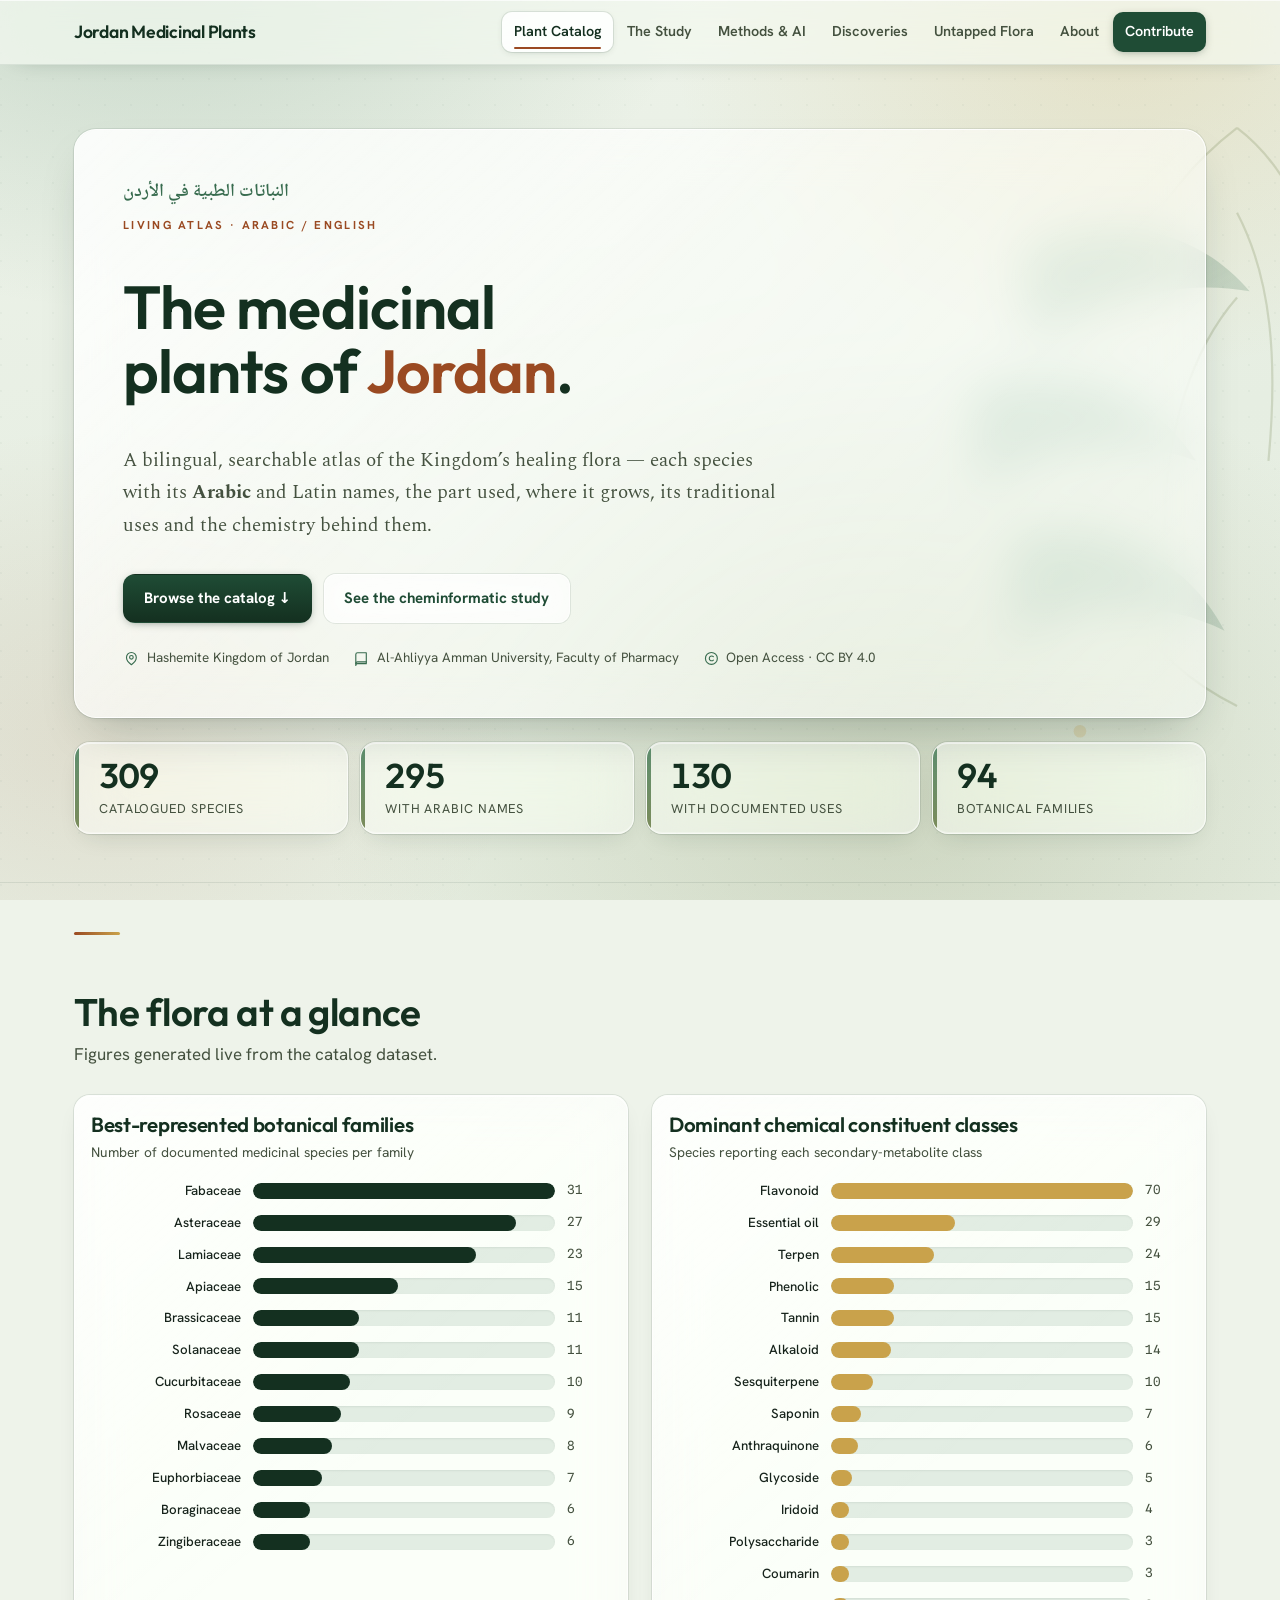
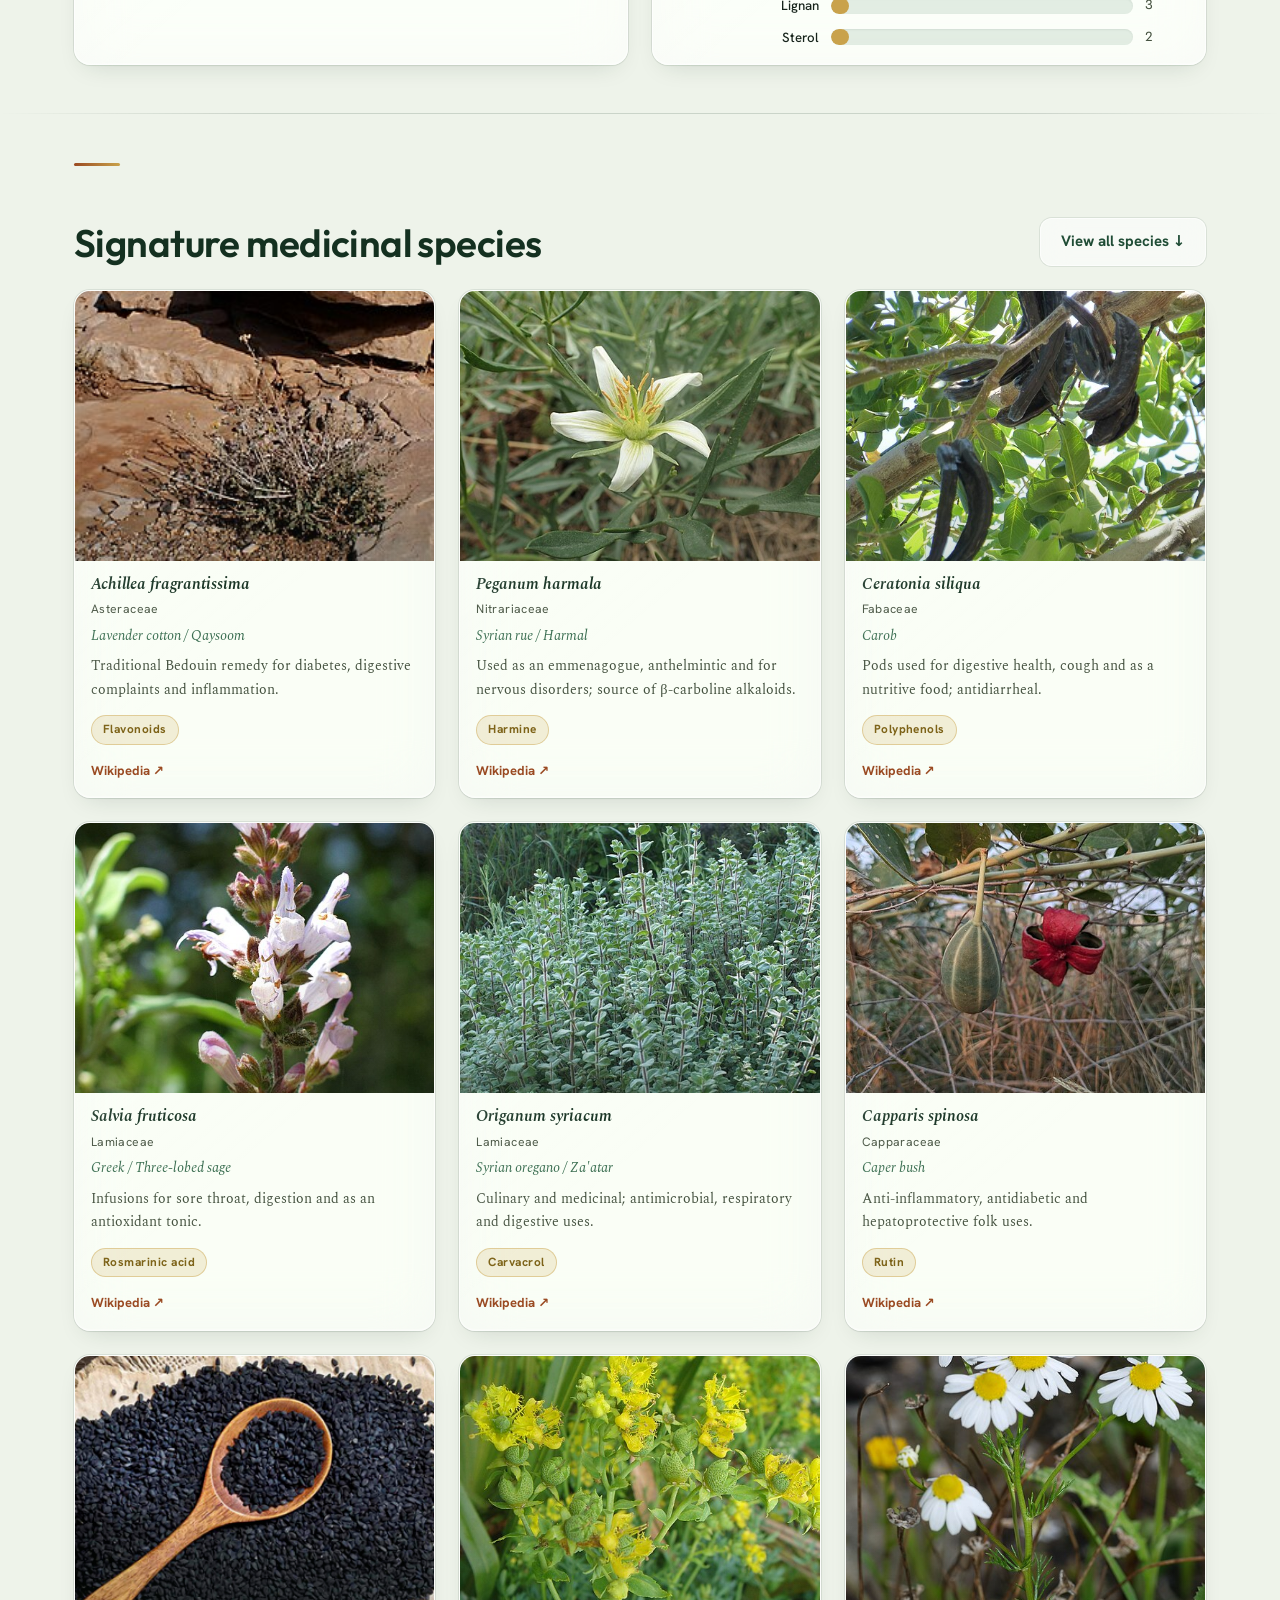
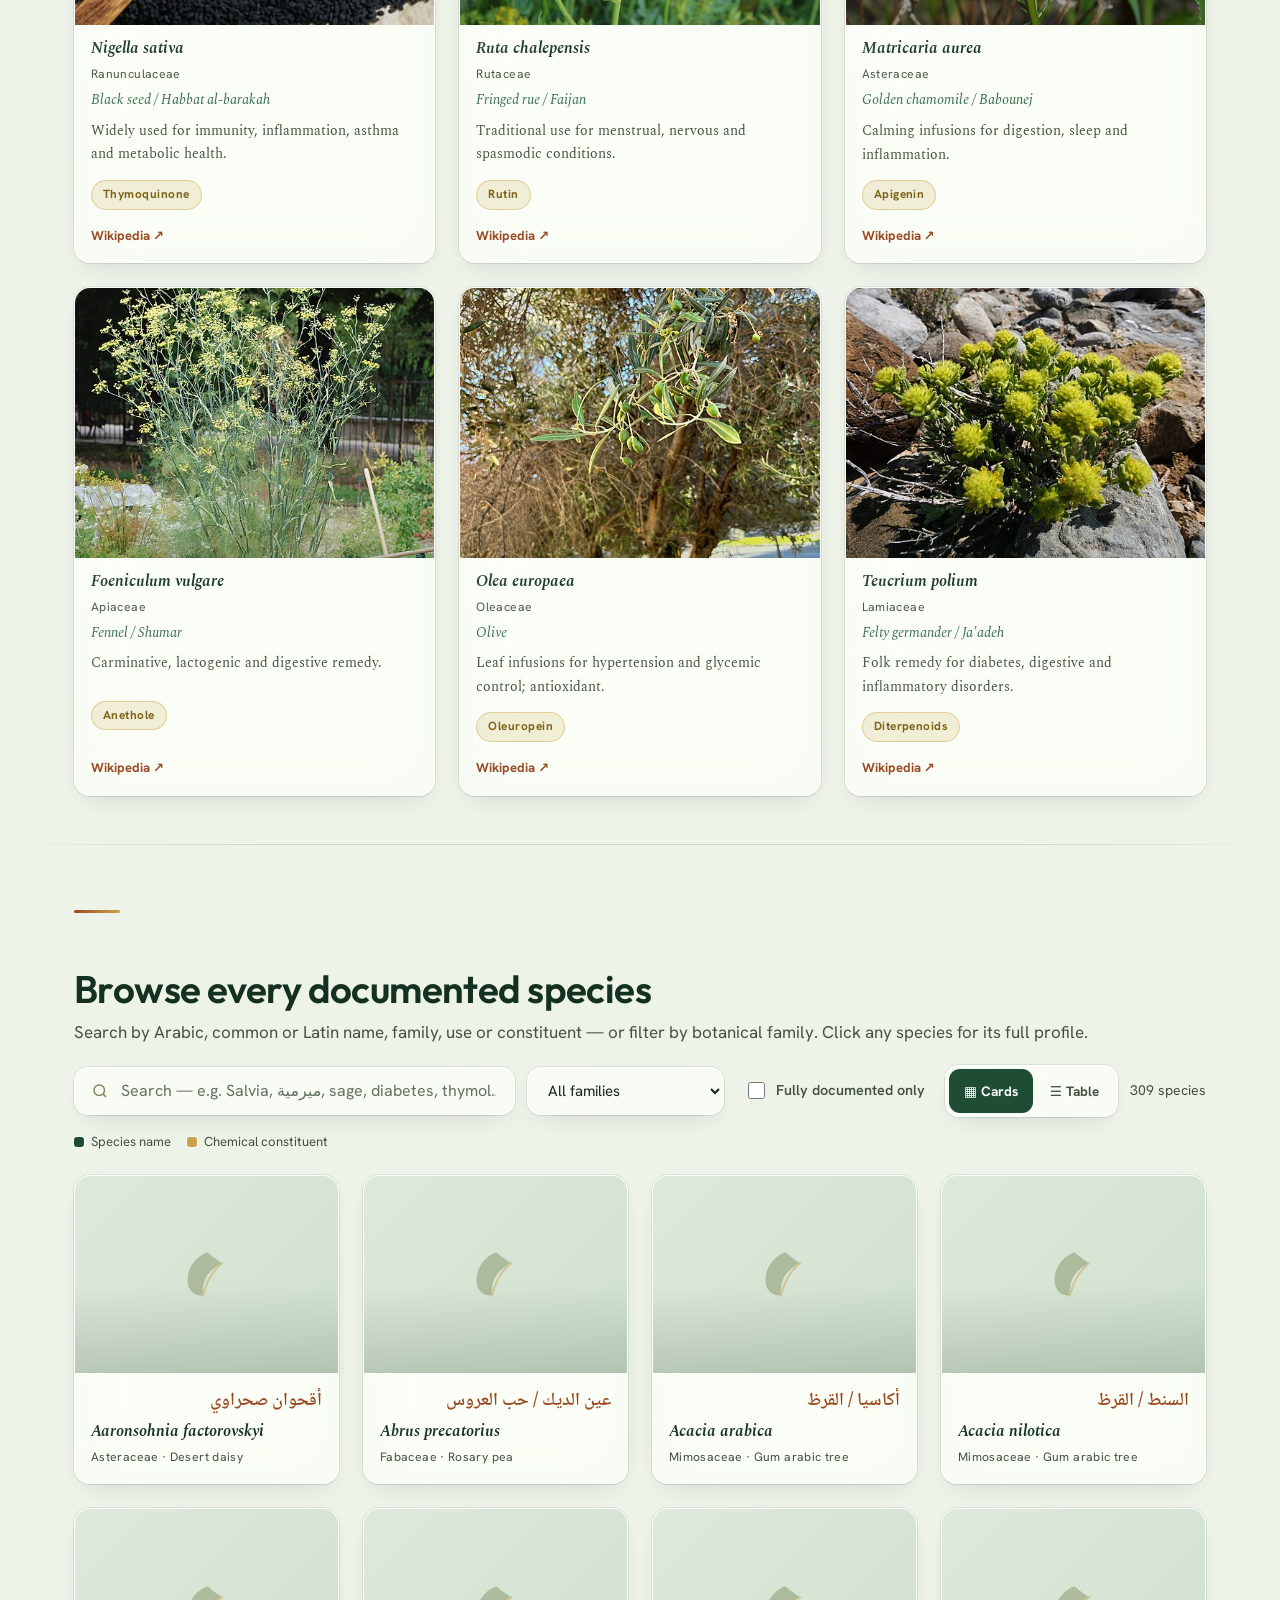
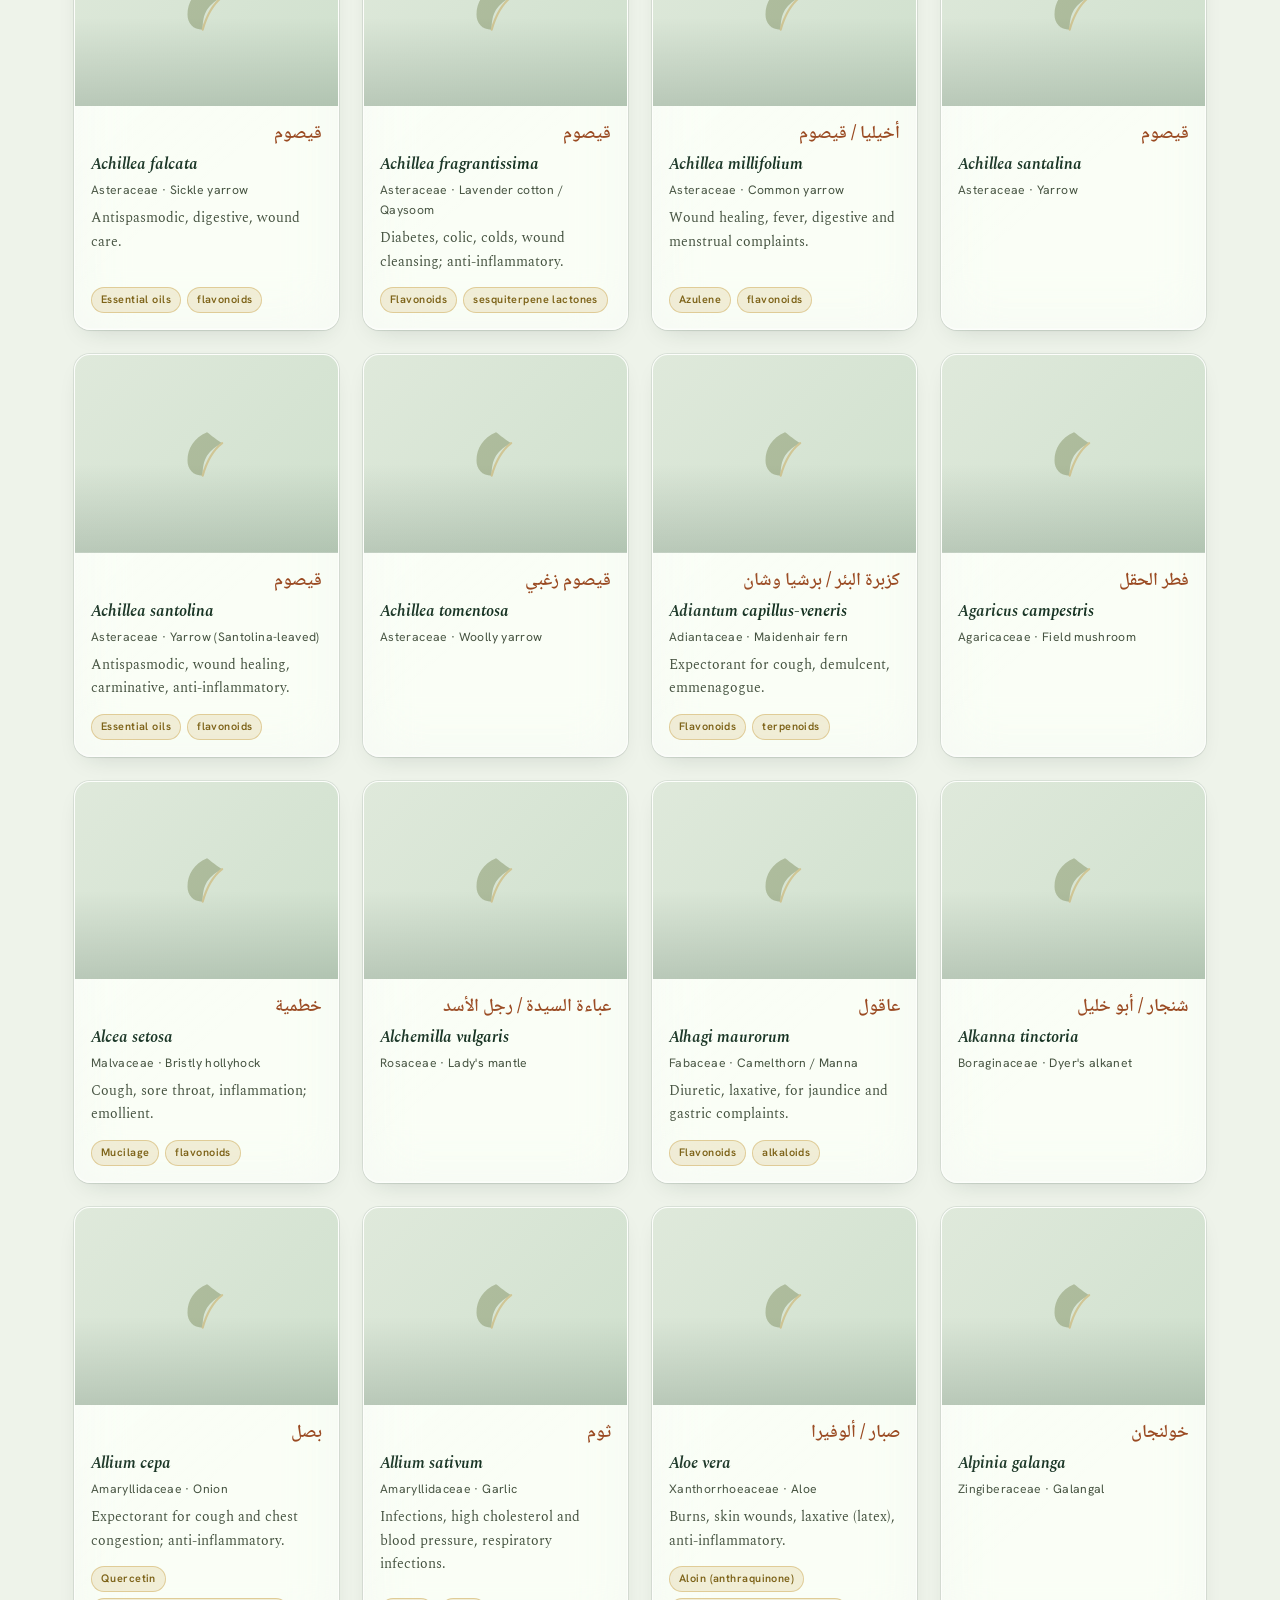
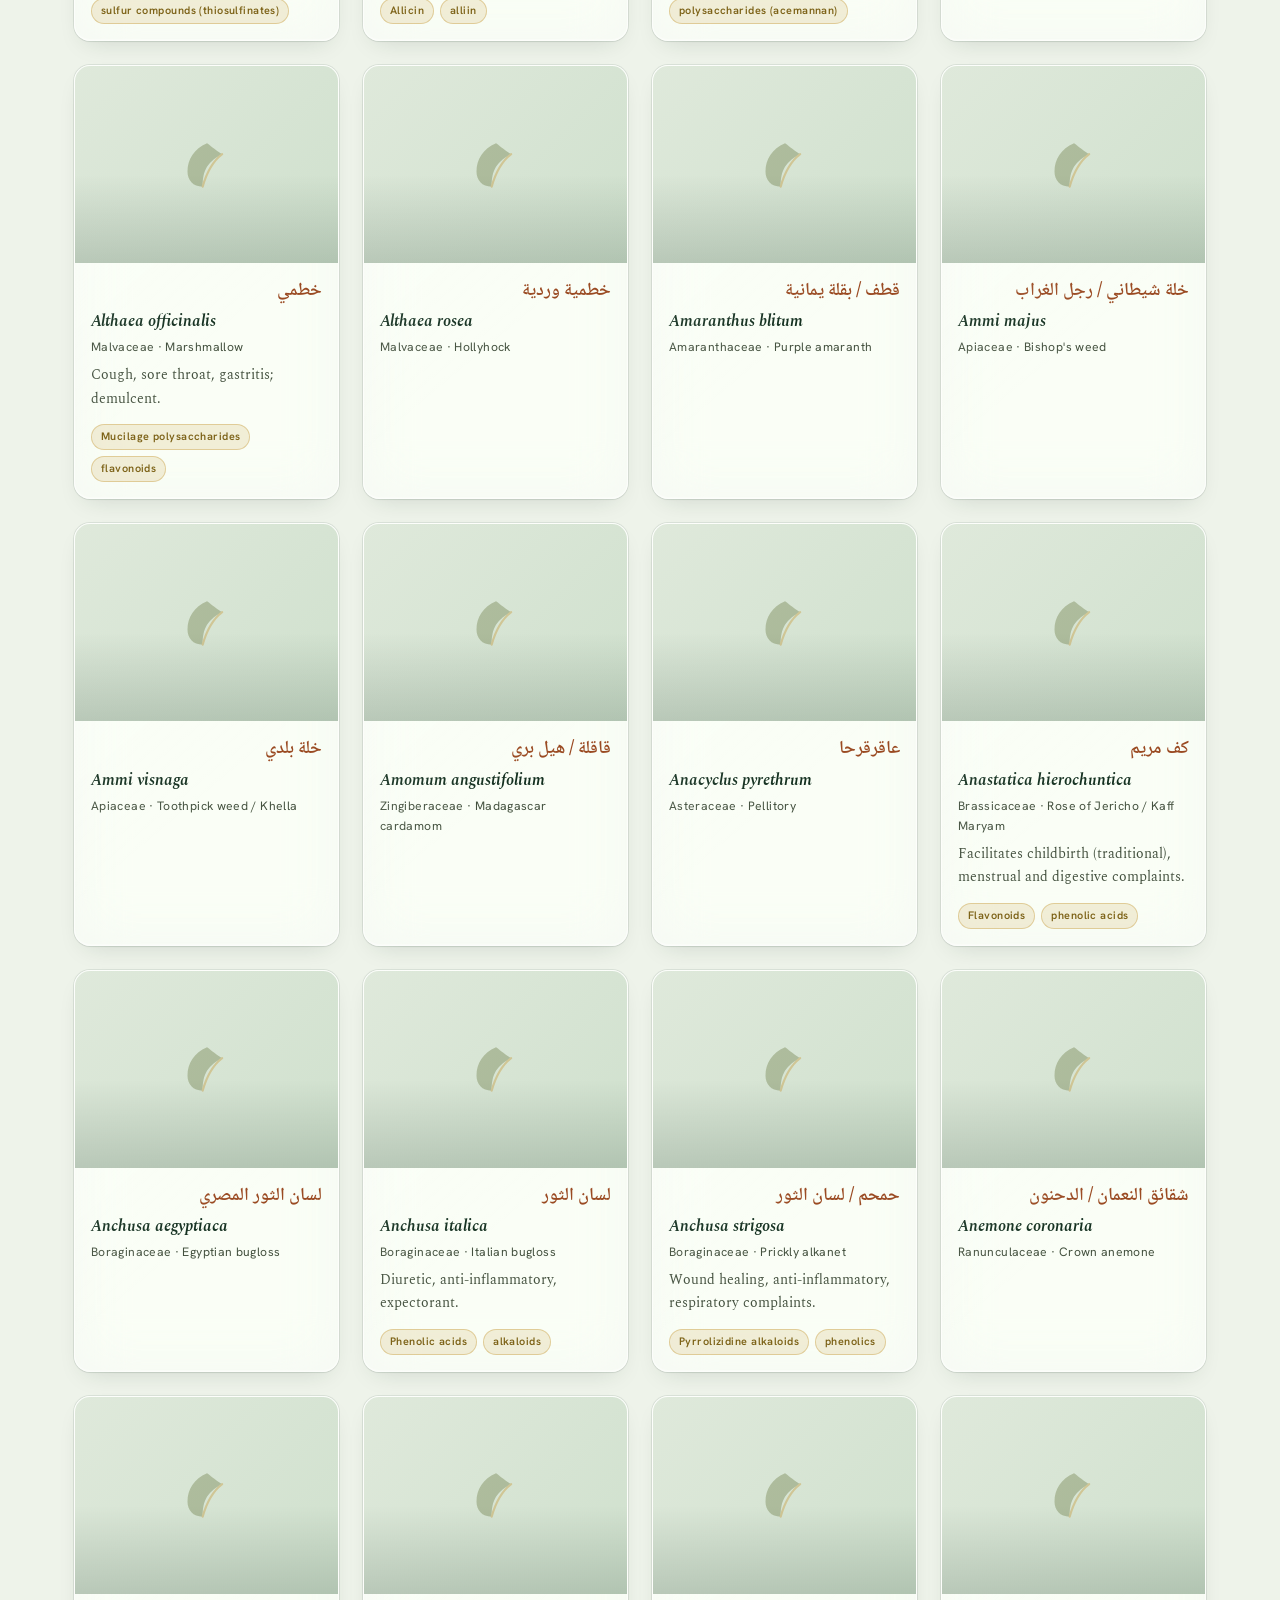
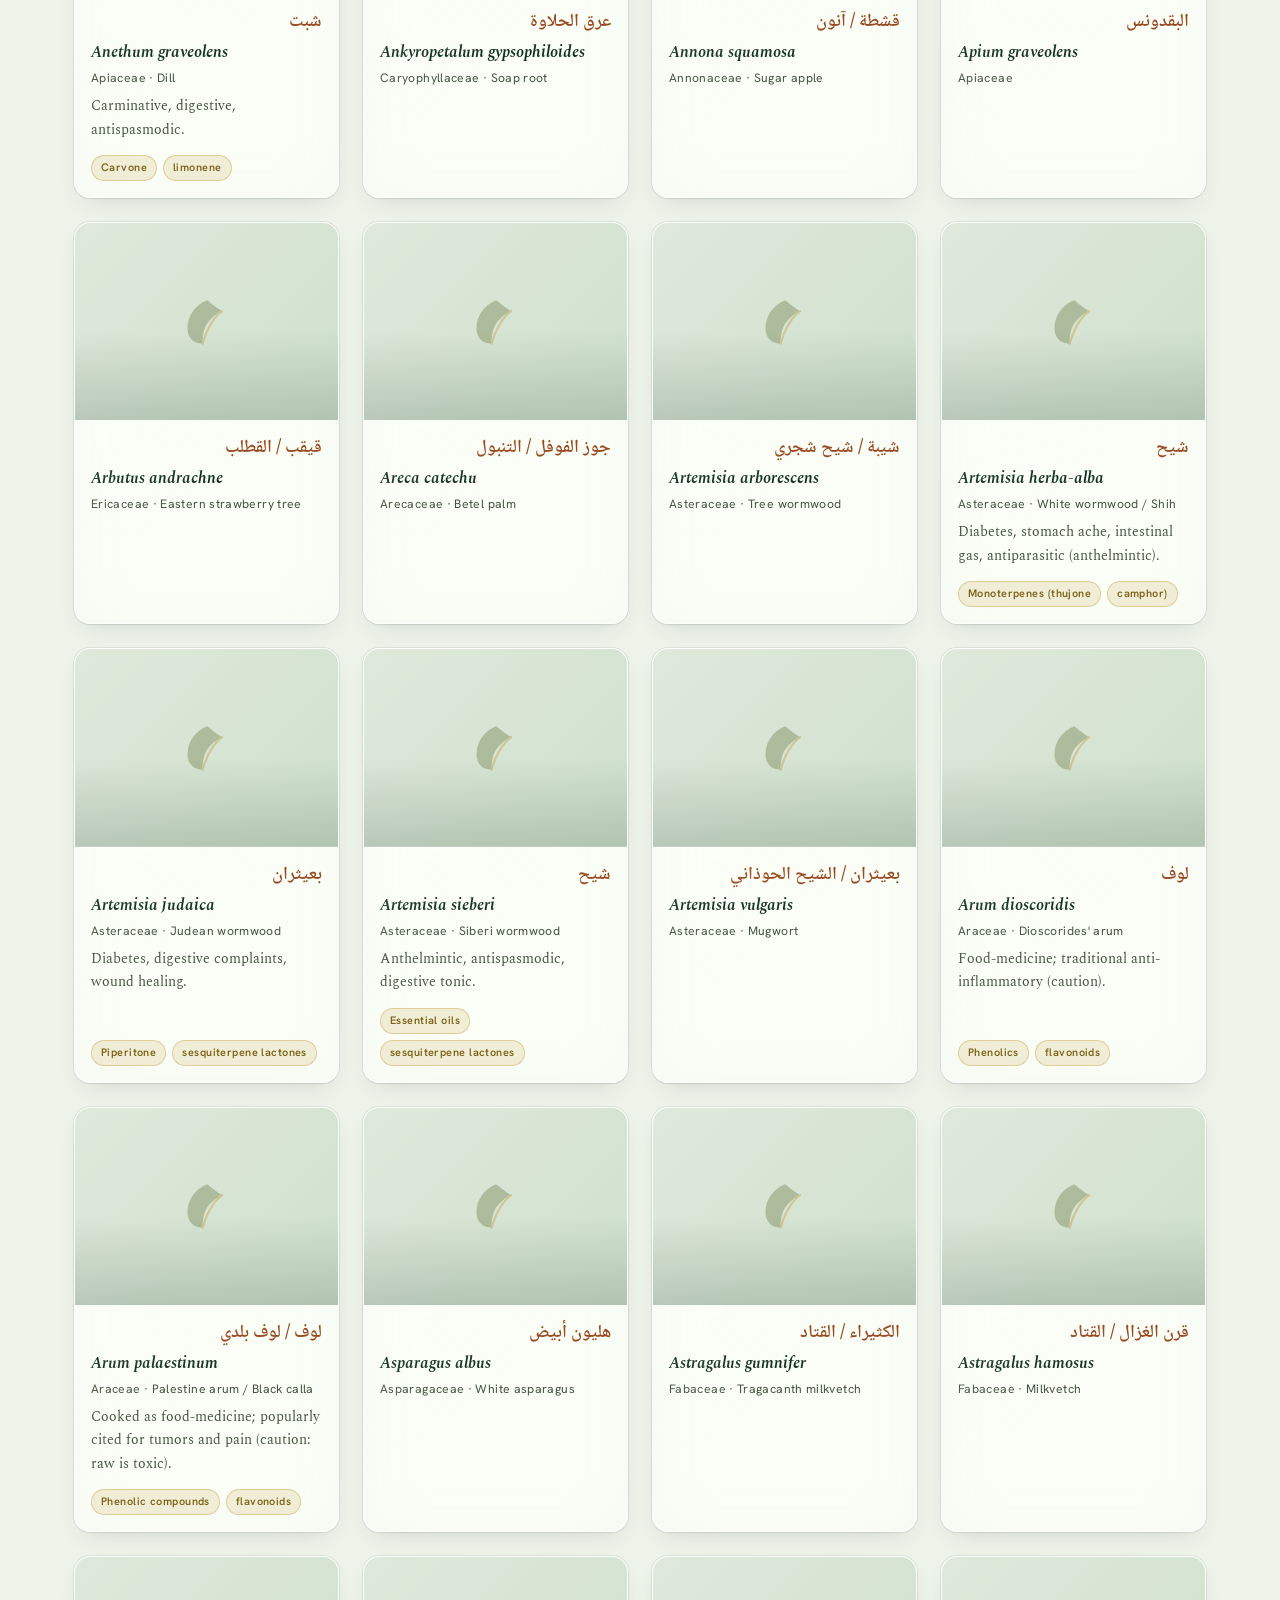
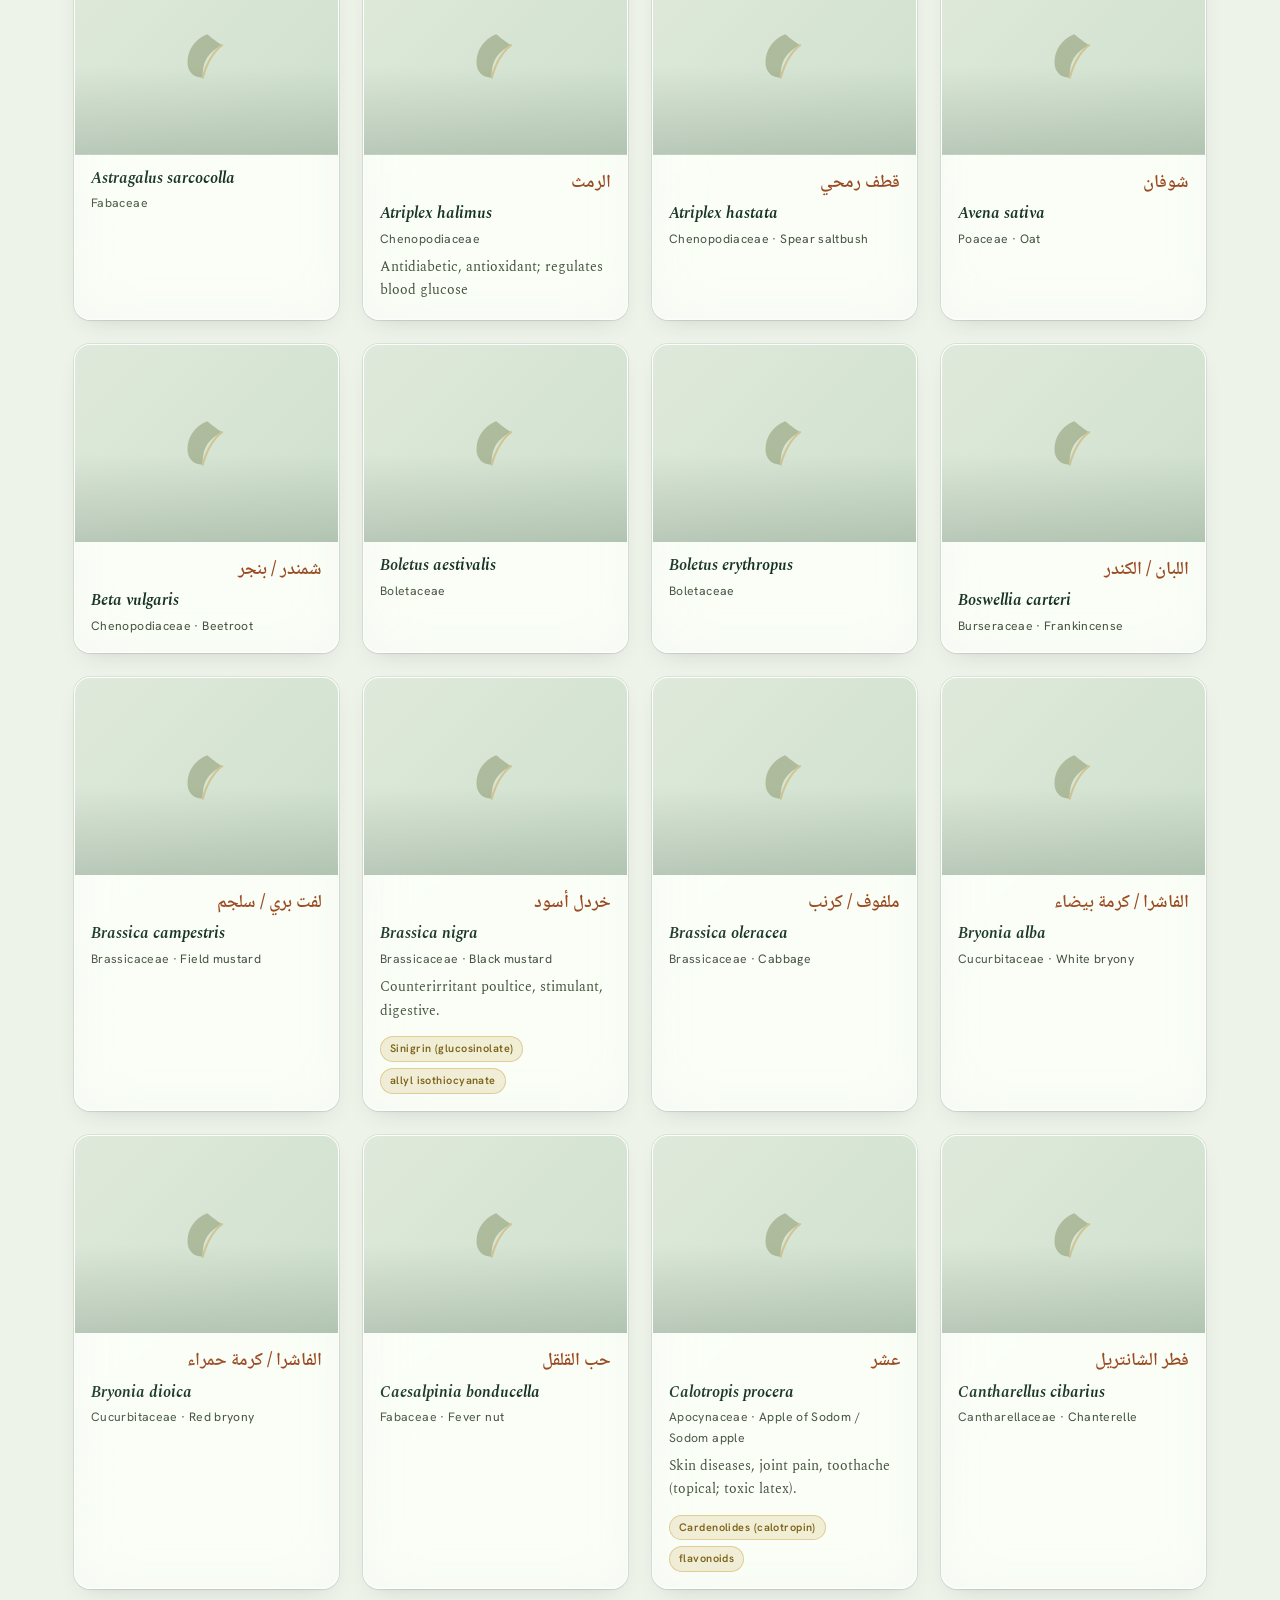
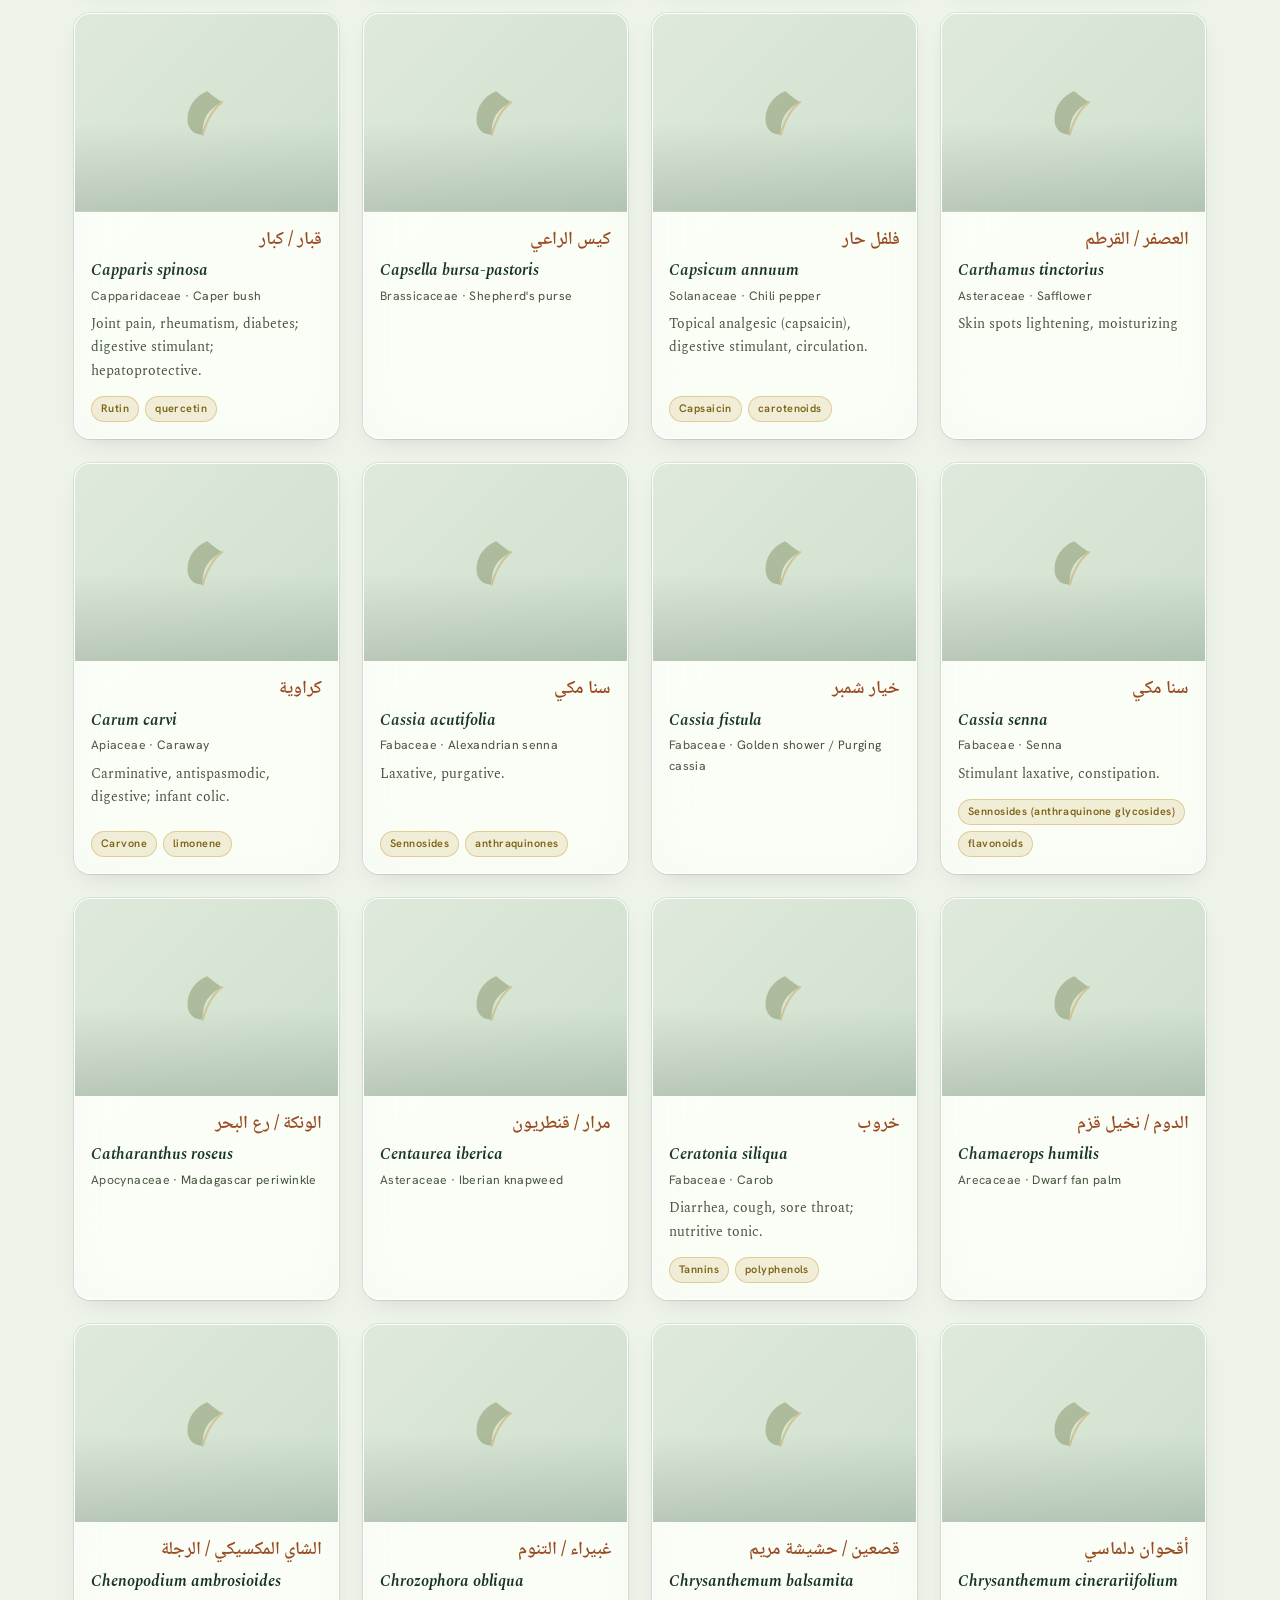
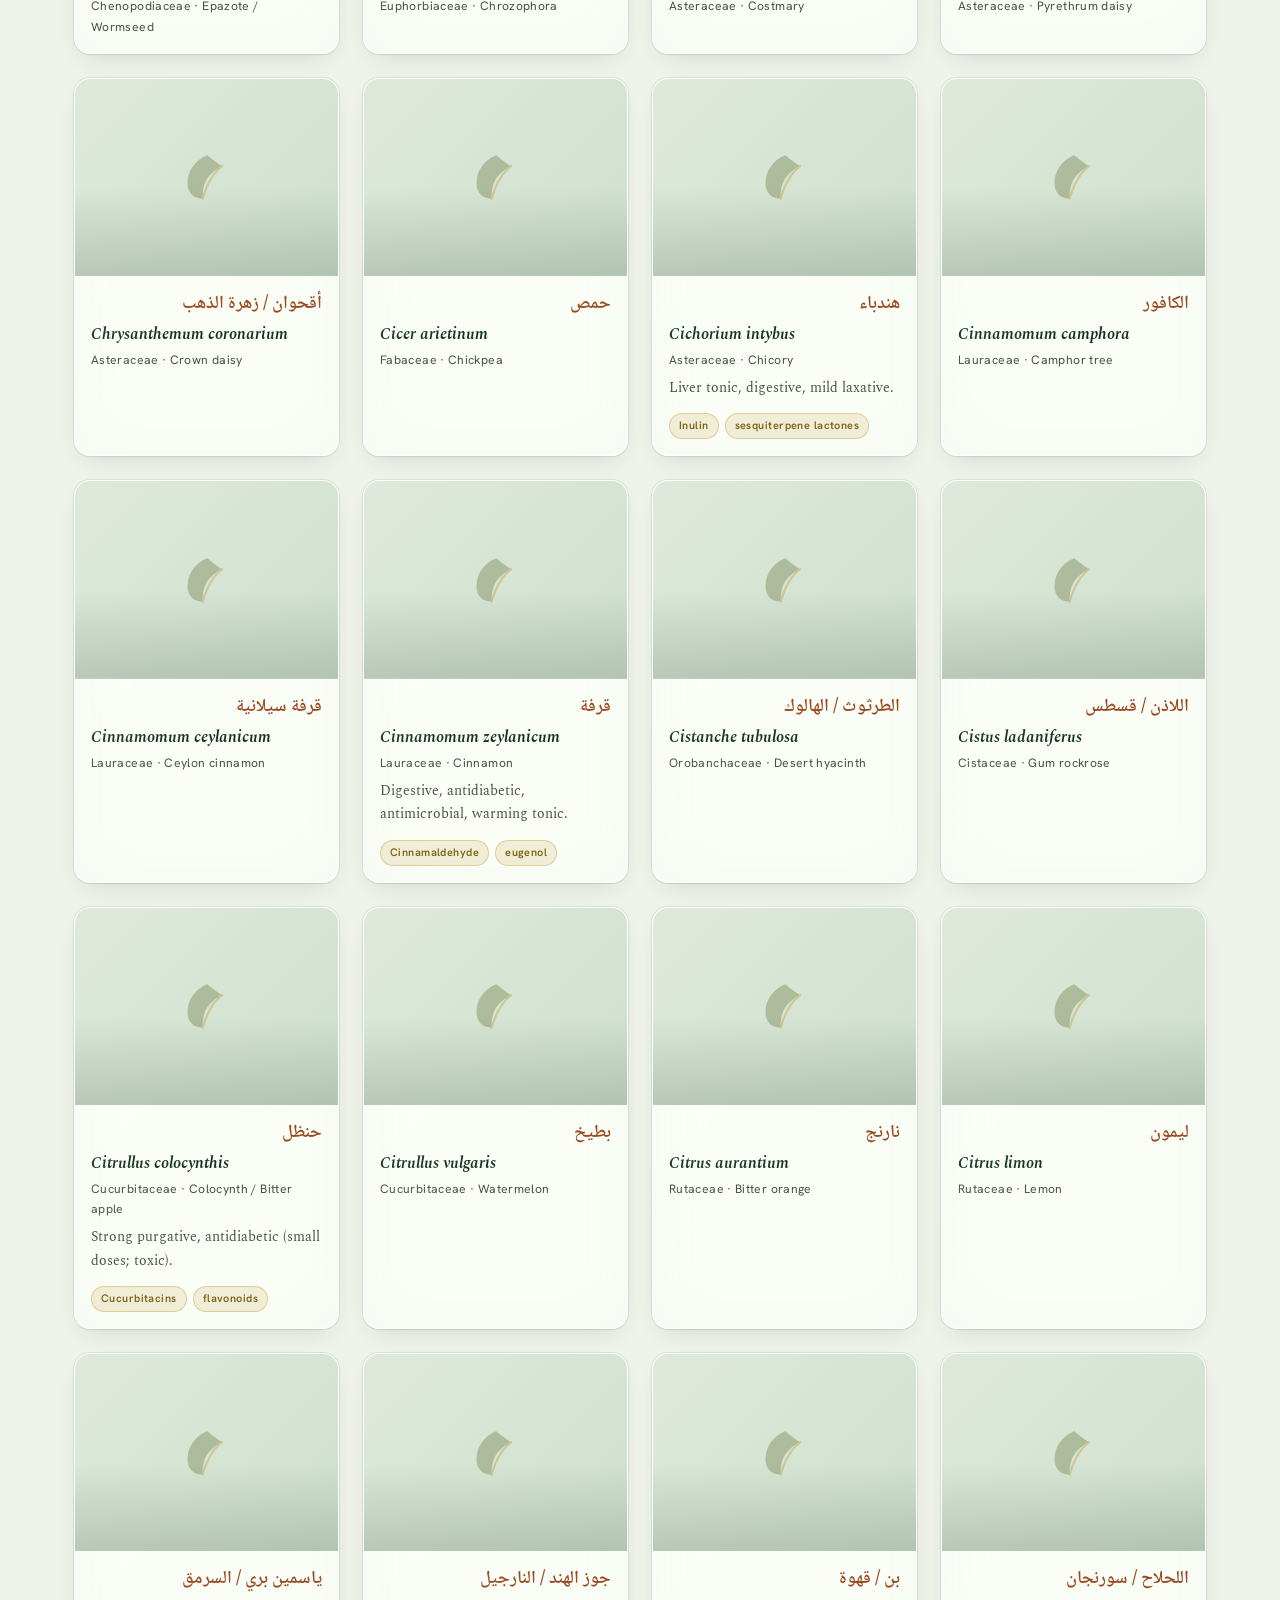
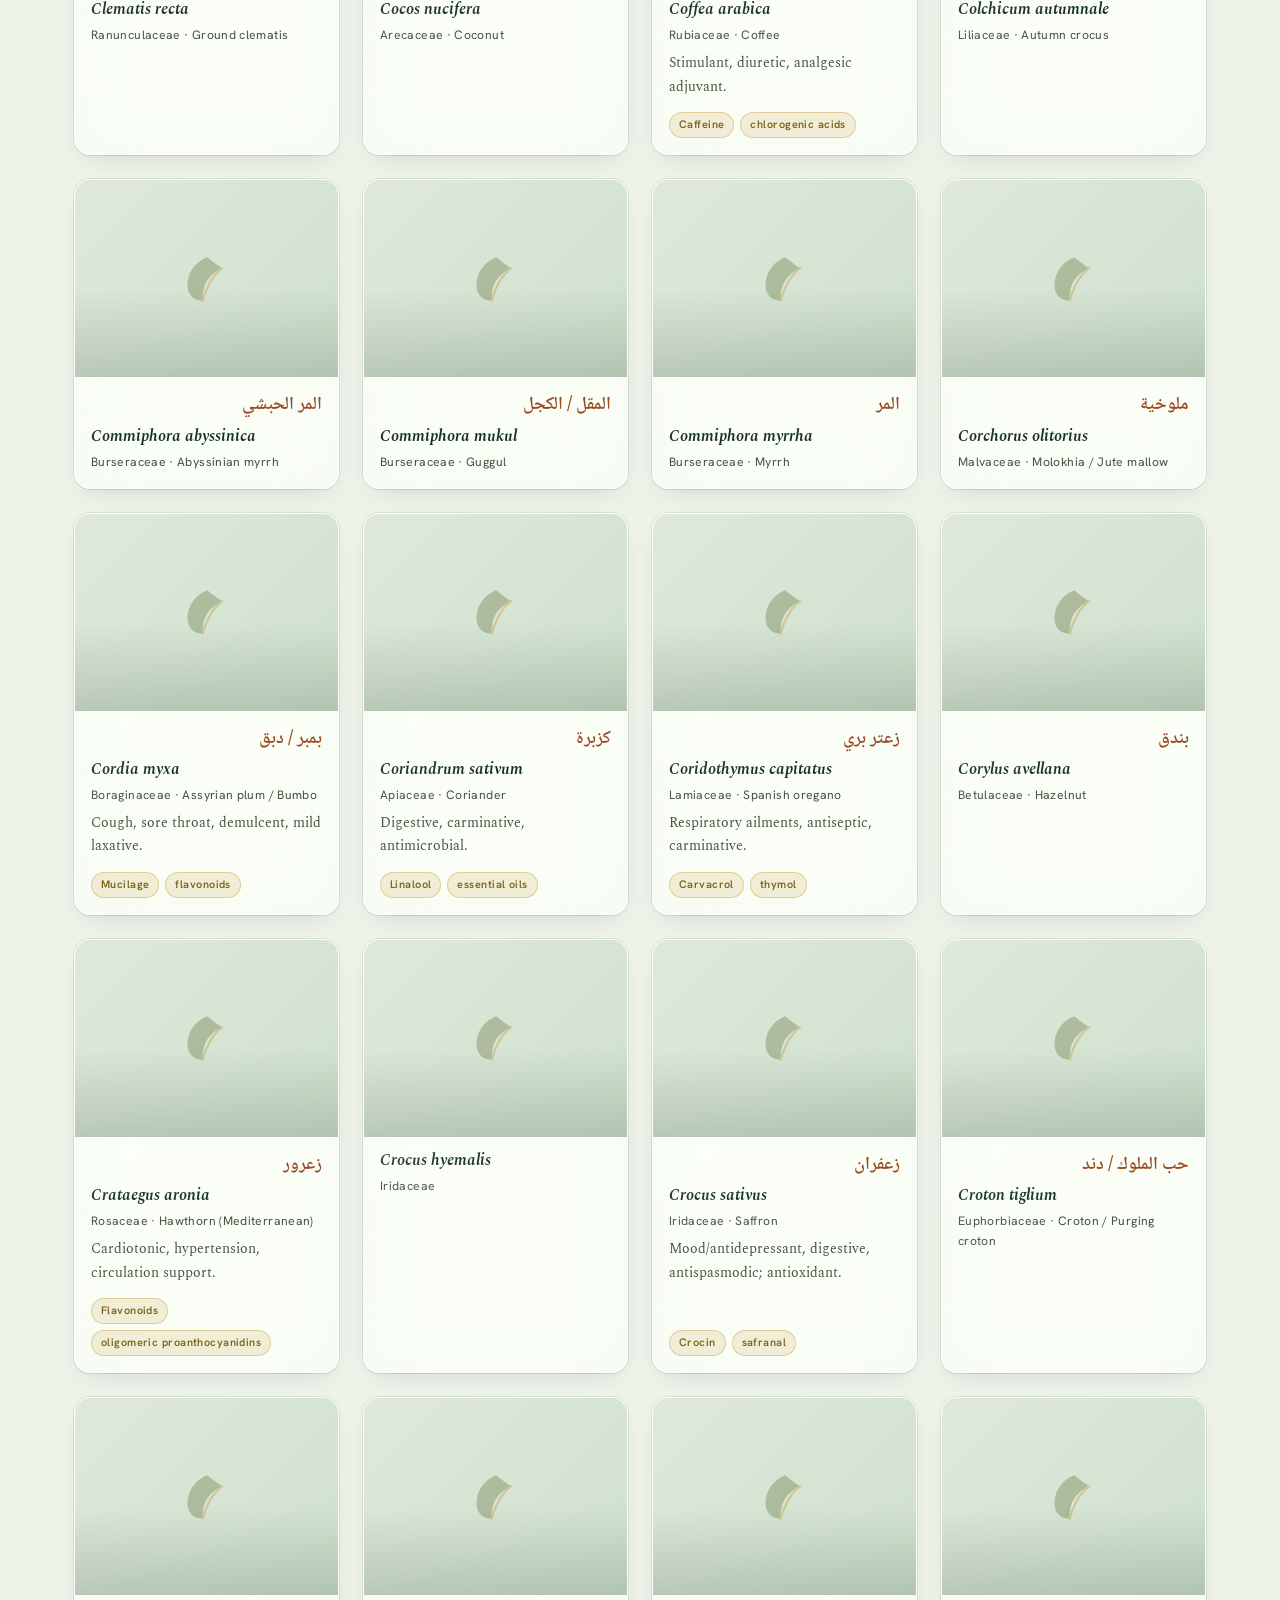
==== commit 449beb9d: "Strengthen glass treatment, switch title face, rebuild the Jordan hero Push the glassmorphism furthe" ====
--- a/index.html
+++ b/index.html
@@ -15,8 +15,8 @@
 <meta name="twitter:card" content="summary_large_image">
 <link rel="preconnect" href="https://fonts.googleapis.com">
 <link rel="preconnect" href="https://fonts.gstatic.com" crossorigin>
-<link href="https://fonts.googleapis.com/css2?family=Fraunces:ital,opsz,wght@0,9..144,400..700;1,9..144,400..600&family=Spectral:ital,wght@0,400;0,500;1,400&family=Hanken+Grotesk:wght@400;500;600;700;800&family=Spline+Sans+Mono:wght@400;500&family=Noto+Naskh+Arabic:wght@400;500;600;700&display=swap" rel="stylesheet">
-<link rel="stylesheet" href="assets/css/style.css?v=3">
+<link href="https://fonts.googleapis.com/css2?family=Outfit:wght@300;400;500;600;700&family=Spectral:ital,wght@0,400;0,500;1,400&family=Hanken+Grotesk:wght@400;500;600;700;800&family=Spline+Sans+Mono:wght@400;500&family=Noto+Naskh+Arabic:wght@400;500;600;700&display=swap" rel="stylesheet">
+<link rel="stylesheet" href="assets/css/style.css?v=4">
 </head>
 <body>
 <div id="site-nav"></div>
@@ -188,6 +188,6 @@
     initCatalog();
   })();
 </script>
-<script src="assets/js/components.js?v=3"></script>
+<script src="assets/js/components.js?v=4"></script>
 </body>
 </html>
--- a/assets/css/style.css
+++ b/assets/css/style.css
@@ -46,16 +46,21 @@
   --target-ink:#463a73;
 
   /* --- glass surface system --- */
-  --glass:rgba(255,255,255,.62);
-  --glass-2:rgba(255,255,255,.78);      /* denser: long-form text, tables */
-  --glass-3:rgba(255,255,255,.90);      /* densest: modals, dropdowns */
-  --glass-tint:rgba(232,241,230,.55);   /* green-tinted glass */
-  --glass-brd:rgba(255,255,255,.80);
-  --glass-brd-2:rgba(255,255,255,.95);
-  --glass-ring:rgba(20,48,32,.10);      /* outer hairline, defines the edge */
-  --glass-ring-2:rgba(20,48,32,.18);
-  --blur:18px;
-  --blur-sm:10px;
+  /* Panels are deliberately more transparent than a typical card UI so the
+     botanical field reads *through* them. Legibility is bought back with a
+     strong blur + saturation lift rather than with opacity. */
+  --glass:rgba(255,255,255,.46);
+  --glass-2:rgba(255,255,255,.62);      /* denser: long-form text, tables */
+  --glass-3:rgba(255,255,255,.82);      /* densest: modals, dropdowns */
+  --glass-tint:rgba(232,241,230,.45);   /* green-tinted glass */
+  --glass-brd:rgba(255,255,255,.62);
+  --glass-brd-2:rgba(255,255,255,.88);
+  --glass-ring:rgba(20,48,32,.09);      /* outer hairline, defines the edge */
+  --glass-ring-2:rgba(20,48,32,.16);
+  /* the top-left specular edge every pane catches */
+  --glass-sheen:linear-gradient(140deg,rgba(255,255,255,.55),rgba(255,255,255,.06) 42%,transparent 60%);
+  --blur:28px;
+  --blur-sm:14px;
 
   /* legacy line tokens, remapped onto the glass edge */
   --line:var(--glass-ring);
@@ -77,7 +82,7 @@
   --sp-5:24px; --sp-6:32px; --sp-7:48px; --sp-8:64px; --sp-9:96px;
 
   /* --- type --- */
-  --display:"Fraunces",Georgia,serif;
+  --display:"Outfit",system-ui,sans-serif;
   --serif:"Spectral",Georgia,serif;
   --sans:"Hanken Grotesk",system-ui,sans-serif;
   --mono:"Spline Sans Mono",ui-monospace,monospace;
@@ -132,22 +137,37 @@
 /* -------------------------------------------------------------------------
    3. GLASS PRIMITIVE
    ------------------------------------------------------------------------- */
+/* `.compound:not(.dot)` — the discoveries page uses `span.dot.compound` as a
+   legend swatch; without the guard it inherited the whole card treatment. */
 .glass,
-.card,.stat,.figframe,.step,.approach .a,.plant,.compound,
+.card,.stat,.figframe,.step,.approach .a,.plant,.compound:not(.dot),
 .search,.select,.viewtog,.table-scroll,.note,.page-head,.toc{
+  position:relative;
   background:var(--glass);
-  -webkit-backdrop-filter:blur(var(--blur)) saturate(1.35);
-  backdrop-filter:blur(var(--blur)) saturate(1.35);
+  -webkit-backdrop-filter:blur(var(--blur)) saturate(1.7) brightness(1.04);
+  backdrop-filter:blur(var(--blur)) saturate(1.7) brightness(1.04);
   border:1px solid var(--glass-brd);
-  box-shadow:0 0 0 1px var(--glass-ring),var(--shadow);
+  box-shadow:
+    inset 0 1px 0 rgba(255,255,255,.75),     /* lit top bevel */
+    inset 0 -1px 0 rgba(255,255,255,.28),    /* faint bottom return */
+    0 0 0 1px var(--glass-ring),
+    var(--shadow);
   border-radius:var(--radius);
 }
+/* the specular sweep that makes a pane read as glass rather than as tint */
+.glass::before,
+.card::before,.figframe::before,.step::before,.approach .a::before,
+.plant::before,.compound:not(.dot)::before,.page-head::before,.toc::before{
+  content:"";position:absolute;inset:0;border-radius:inherit;
+  background:var(--glass-sheen);pointer-events:none;z-index:0}
+.card>*,.figframe>*,.step>*,.approach .a>*,.page-head>*,.toc>*{position:relative;z-index:1}
+
 /* denser glass wherever sustained reading or dense data happens */
-.figframe,.table-scroll,.note,.compound,.page-head{background:var(--glass-2)}
+.figframe,.table-scroll,.note,.compound:not(.dot),.page-head{background:var(--glass-2)}
 
 /* browsers without backdrop-filter get opaque panels instead of murk */
 @supports not ((backdrop-filter:blur(1px)) or (-webkit-backdrop-filter:blur(1px))){
-  .glass,.card,.stat,.figframe,.step,.approach .a,.plant,.compound,
+  .glass,.card,.stat,.figframe,.step,.approach .a,.plant,.compound:not(.dot),
   .search,.select,.viewtog,.table-scroll,.note,.page-head,.toc,
   .nav,.modal-card,.nav-links{background:#fbfdfa}
 }
@@ -440,7 +460,7 @@
 .table-scroll table.data{border:0;border-radius:0;box-shadow:none}
 table.catalog-table{font-size:.89rem;min-width:900px}
 table.catalog-table td{vertical-align:top;max-width:280px}
-table.catalog-table .sci{font-style:italic;font-family:var(--display);white-space:nowrap}
+table.catalog-table .sci{font-style:italic;font-family:var(--serif);white-space:nowrap}
 table.catalog-table tr.tr-click{cursor:pointer;transition:background var(--t-fast)}
 table.catalog-table tbody tr:hover{background:rgba(201,162,75,.16)}
 
@@ -510,7 +530,7 @@
 .plant .thumb::after{content:"";position:absolute;inset:0;pointer-events:none;
   background:linear-gradient(180deg,transparent 55%,rgba(20,48,32,.16))}
 .plant .body{padding:14px 16px 16px;flex:1;display:flex;flex-direction:column;gap:5px}
-.plant .sci{font-family:var(--display);font-style:italic;font-weight:600;
+.plant .sci{font-family:var(--serif);font-style:italic;font-weight:600;
   font-size:1.02rem;color:var(--green);line-height:1.22}
 .plant .common{font-family:var(--serif);font-size:.9rem;color:var(--green-3);font-style:italic}
 .plant .fam{font-size:.76rem;color:var(--ink-soft);letter-spacing:.03em}
@@ -574,7 +594,7 @@
 .modal-fig .ph svg{width:58px;height:58px;opacity:.45}
 .modal-fig.has-photo .ph{display:none}
 .modal-head{flex:1 1 240px}
-.modal-head .sci{font-family:var(--display);font-style:italic;color:var(--green);
+.modal-head .sci{font-family:var(--serif);font-style:italic;color:var(--green);
   font-size:1.65rem;line-height:1.2}
 .modal-extract{font-family:var(--serif);font-size:1.02rem;line-height:1.75;
   margin-top:var(--sp-5)}
@@ -589,7 +609,9 @@
 /* -------------------------------------------------------------------------
    14. COMPOUND CARDS
    ------------------------------------------------------------------------- */
-.compound{overflow:hidden;display:flex;flex-direction:column;padding:0}
+/* `:not(.dot)` guards against the taxonomy legend swatch, which reuses the
+   `compound` class name as a colour role rather than as a card component */
+.compound:not(.dot){overflow:hidden;display:flex;flex-direction:column;padding:0}
 .compound .top{padding:18px 20px;color:#fff;position:relative}
 .compound .top::after{content:"";position:absolute;inset:0;pointer-events:none;
   background:linear-gradient(135deg,rgba(255,255,255,.18),transparent 55%)}
@@ -639,7 +661,8 @@
   background:linear-gradient(145deg,rgba(95,143,112,.26),rgba(201,162,75,.18));
   border:1px solid var(--glass-brd);
   display:flex;align-items:center;justify-content:center;margin-bottom:var(--sp-3)}
-.approach .a h3{font-size:1.1rem;margin:0 0 6px}
+.approach .a h2,.approach .a h3{font-size:1.12rem;line-height:1.3;margin:0 0 6px;
+  letter-spacing:-.005em;overflow-wrap:anywhere;text-wrap:pretty}
 .approach .a p{font-size:.91rem;color:var(--ink-soft);margin:0}
 
 /* -------------------------------------------------------------------------
